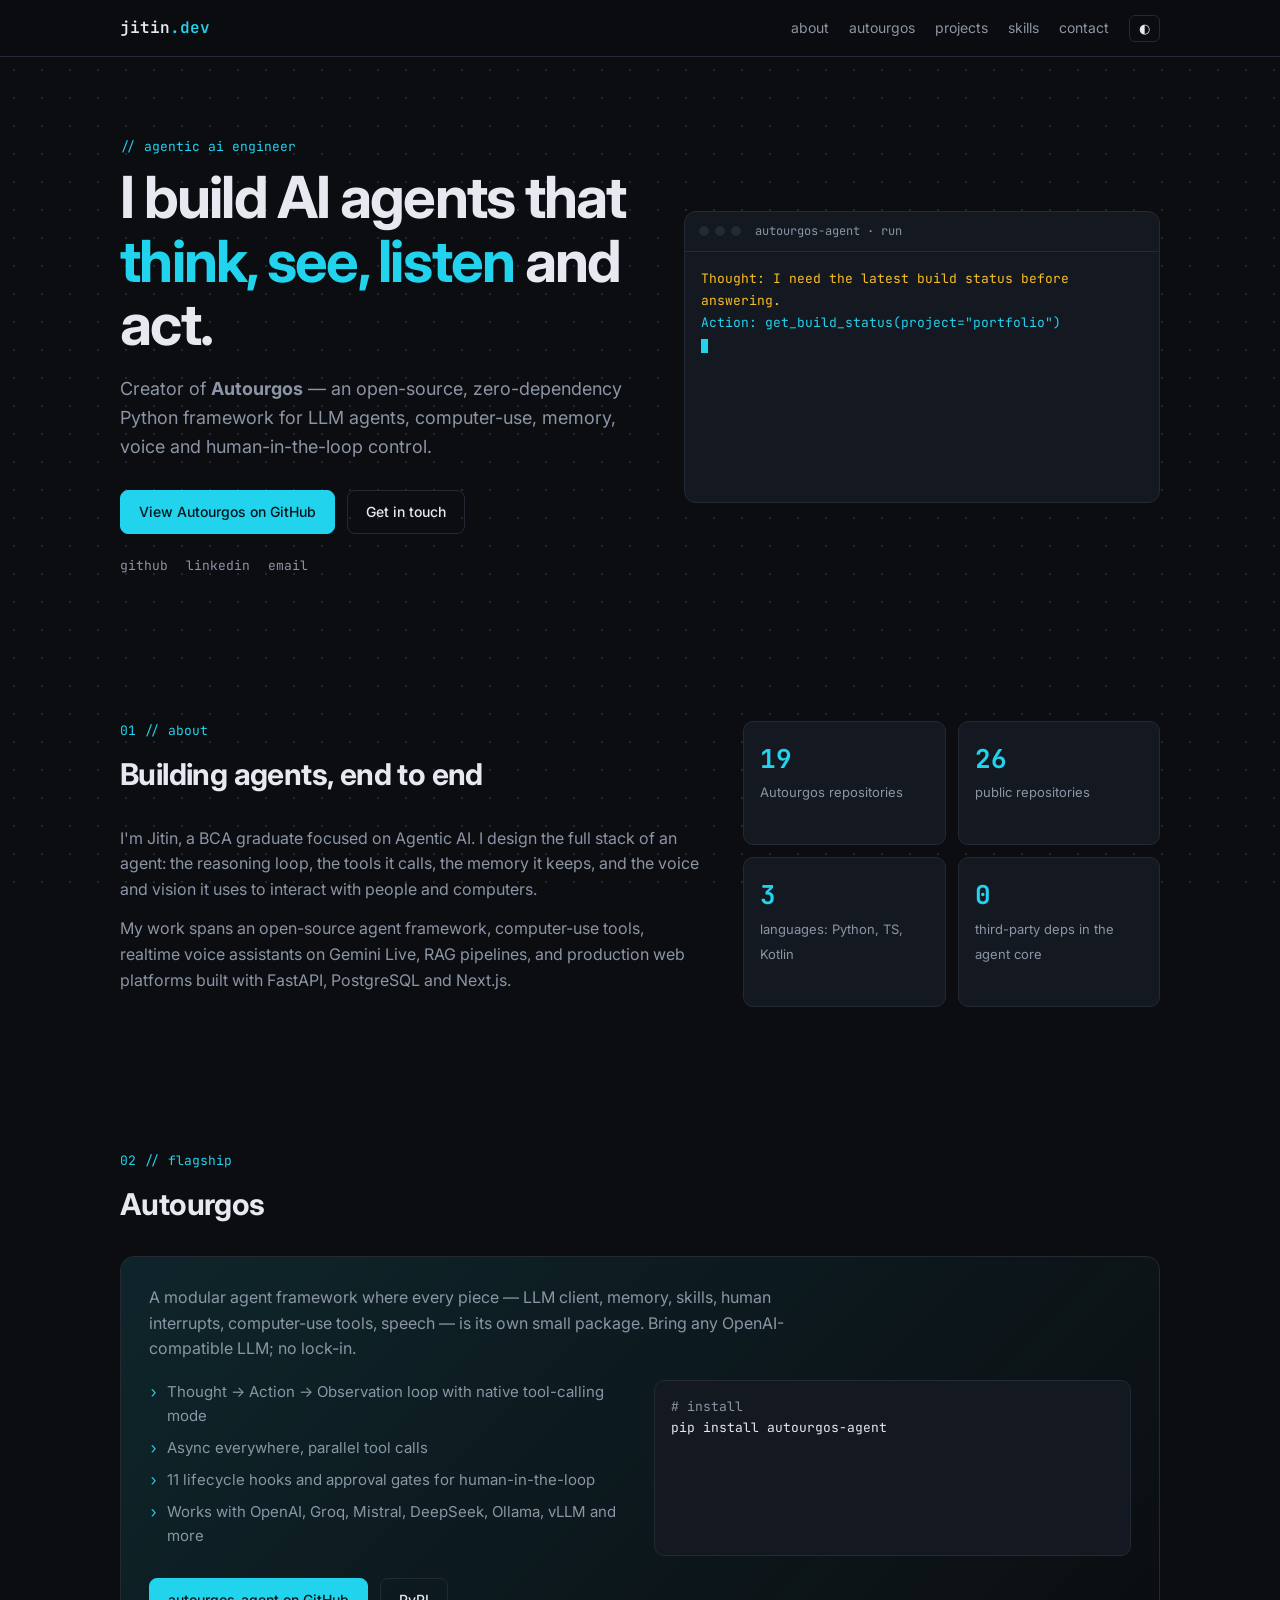
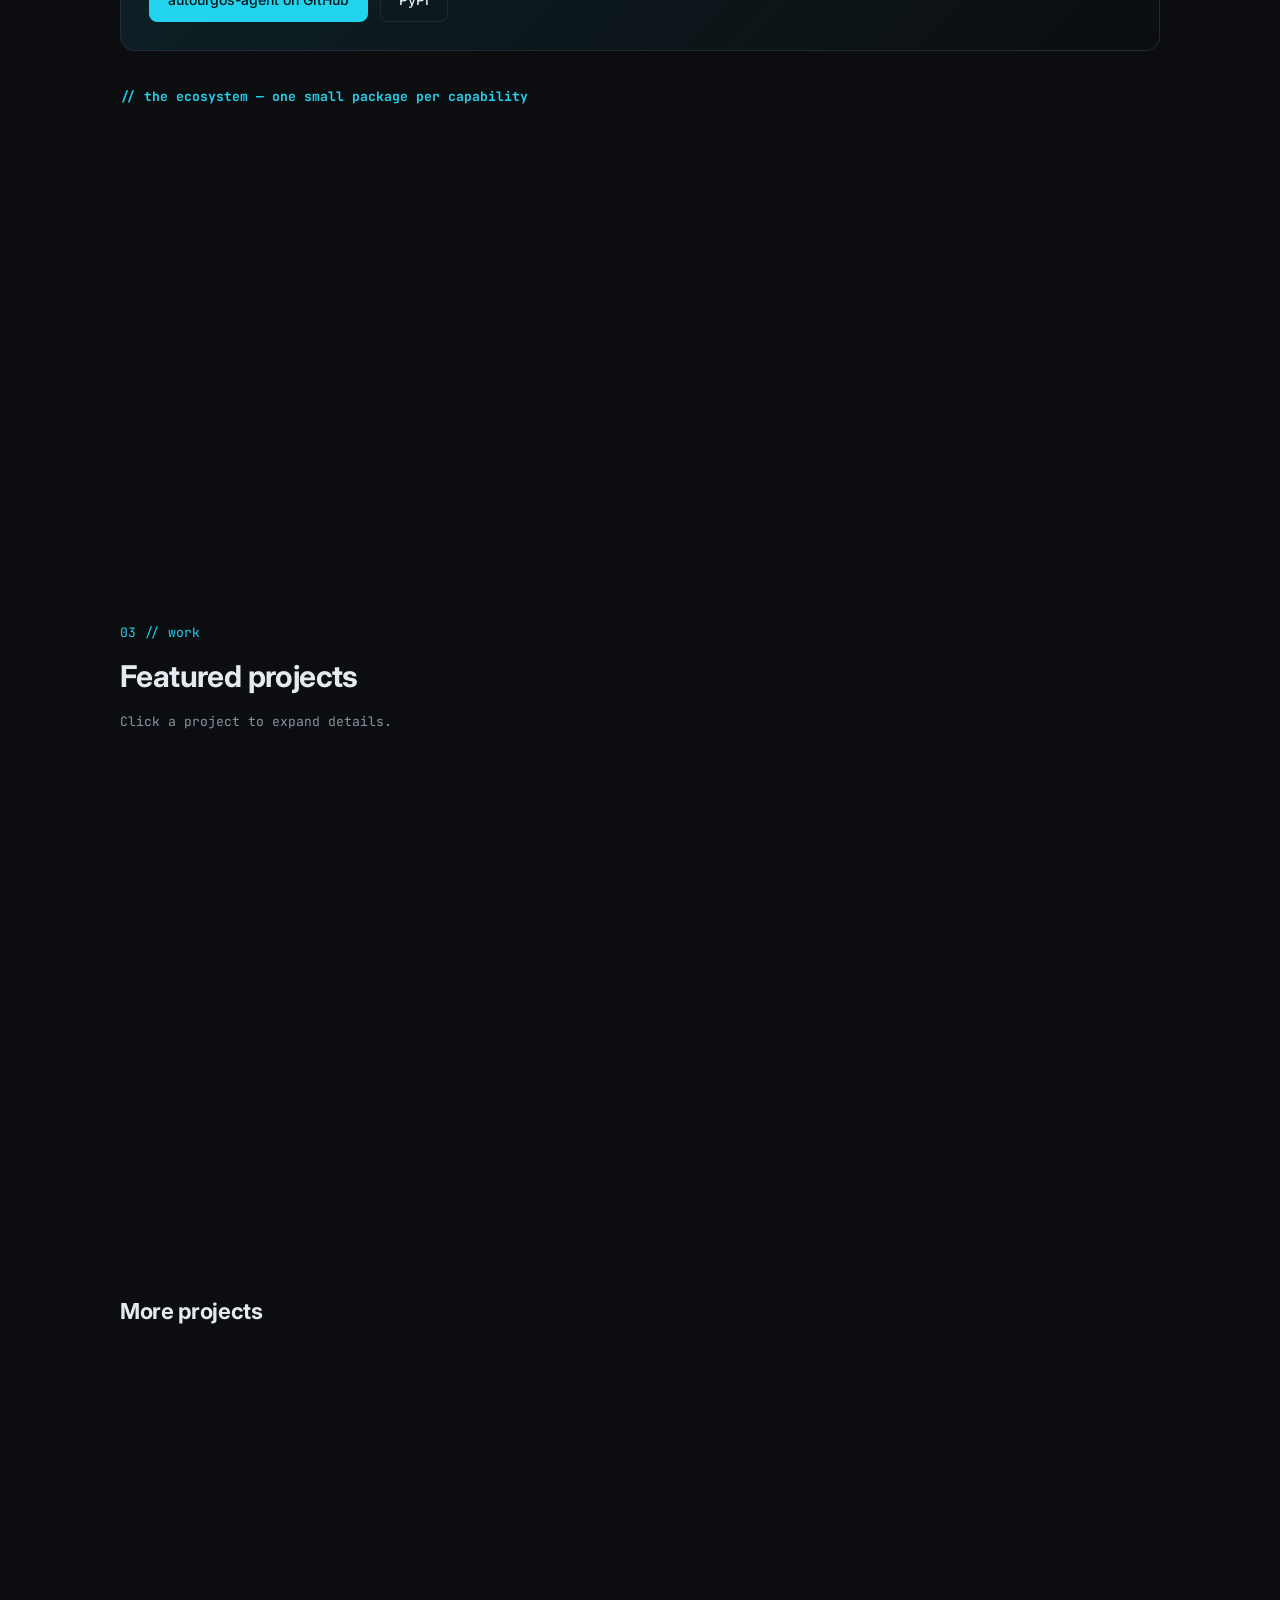
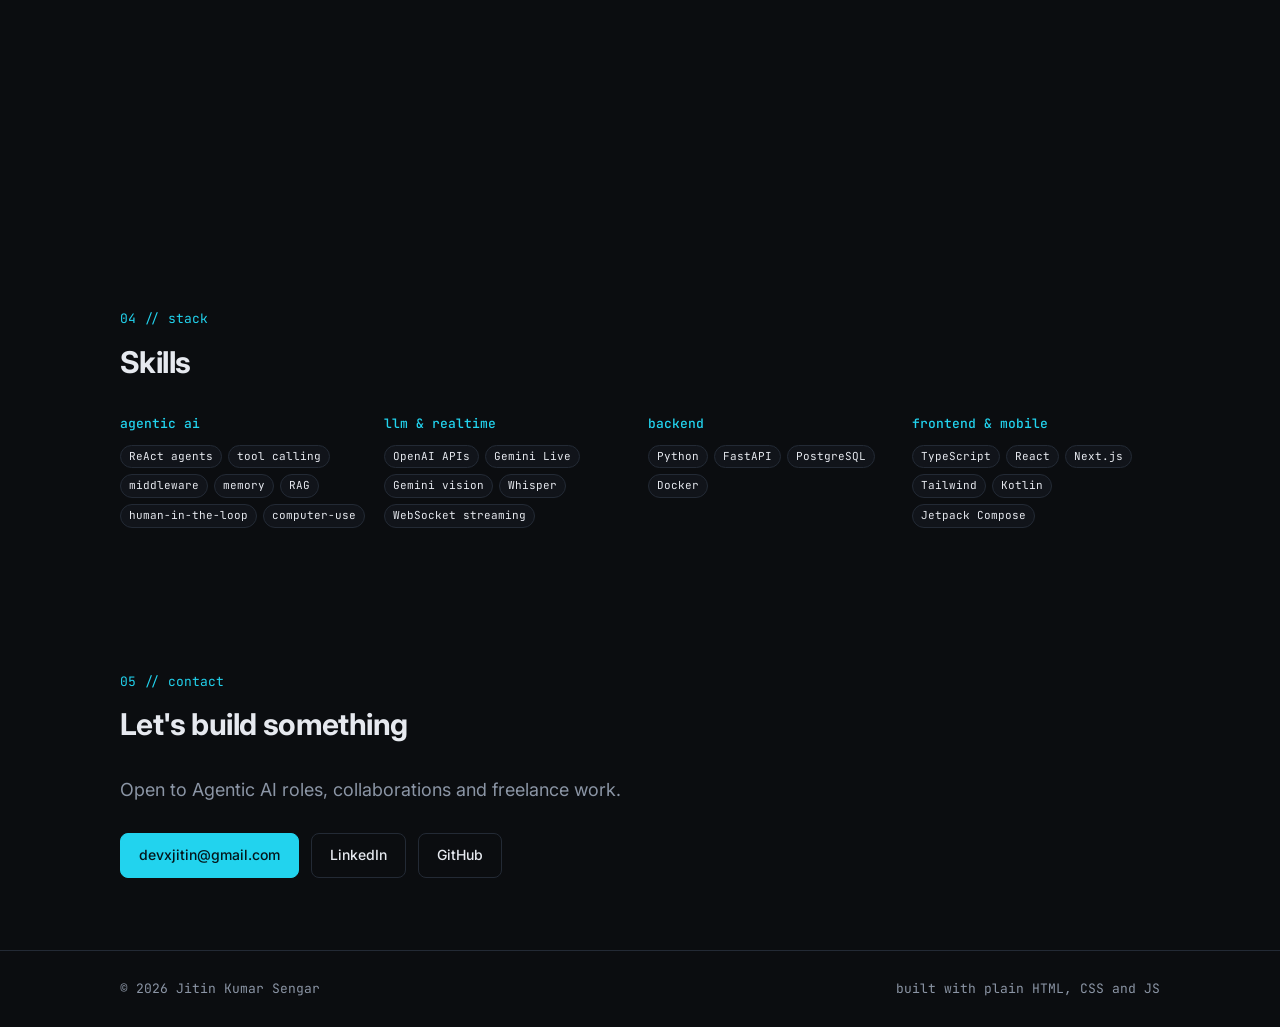
==== index.html @ e754c945 "refactor: merge portfolio into a single page Co-Authored-By: Claude Sonnet 5.5 <noreply@anthropic.co" ====
<!doctype html>
<html lang="en" data-theme="dark">
<head>
<meta charset="utf-8">
<meta name="viewport" content="width=device-width, initial-scale=1">
<title>Jitin Kumar Sengar · Agentic AI Engineer</title>
<meta name="description" content="Jitin Kumar Sengar builds AI agents that think, see, listen and act. Creator of the open-source Autourgos agent framework.">
<meta property="og:title" content="Jitin Kumar Sengar · Agentic AI Engineer">
<meta property="og:description" content="Creator of Autourgos, an open-source Python framework for LLM agents, computer-use, memory and voice.">
<meta property="og:type" content="website">
<link rel="preconnect" href="https://fonts.googleapis.com">
<link rel="preconnect" href="https://fonts.gstatic.com" crossorigin>
<link rel="stylesheet" href="https://fonts.googleapis.com/css2?family=Inter:wght@400;500;600&family=JetBrains+Mono:wght@400;500;600&display=swap">
<link rel="stylesheet" href="styles.css">
</head>
<body>
<header class="nav"><div class="wrap">
  <a class="logo" href="#top">jitin<span>.dev</span></a>
  <nav>
    <a class="hide-m" href="#about">about</a>
    <a href="#autourgos">autourgos</a>
    <a href="#projects">projects</a>
    <a class="hide-m" href="#skills">skills</a>
    <a href="#contact">contact</a>
    <button class="icon-btn" id="theme" aria-label="Toggle theme">◐</button>
  </nav>
</div></header>

<main id="top">
<section class="hero"><div class="wrap hero-grid">
  <div>
    <div class="label">// agentic ai engineer</div>
    <h1>I build AI agents that <em>think, see, listen</em> and act.</h1>
    <p class="lead">Creator of <b>Autourgos</b> — an open-source, zero-dependency Python framework for LLM agents, computer-use, memory, voice and human-in-the-loop control.</p>
    <div class="btns">
      <a class="btn primary" href="https://github.com/devxjitin" target="_blank" rel="noopener">View Autourgos on GitHub</a>
      <a class="btn" href="#contact">Get in touch</a>
    </div>
    <div class="socials">
      <a href="https://github.com/devxjitin" target="_blank" rel="noopener">github</a>
      <a href="https://www.linkedin.com/in/devxjitin" target="_blank" rel="noopener">linkedin</a>
      <a href="mailto:devxjitin@gmail.com">email</a>
    </div>
  </div>
  <div class="term" aria-hidden="true">
    <div class="term-bar"><i></i><i></i><i></i><span>autourgos-agent · run</span></div>
    <pre id="trace"></pre>
  </div>
</div></section>

<section id="about" class="about"><div class="wrap about-grid">
  <div class="reveal">
    <div class="label">01 // about</div>
    <h2>Building agents, end to end</h2>
    <p>I'm Jitin, a BCA graduate focused on Agentic AI. I design the full stack of an agent: the reasoning loop, the tools it calls, the memory it keeps, and the voice and vision it uses to interact with people and computers.</p>
    <p>My work spans an open-source agent framework, computer-use tools, realtime voice assistants on Gemini Live, RAG pipelines, and production web platforms built with FastAPI, PostgreSQL and Next.js.</p>
  </div>
  <div class="stats reveal">
    <div class="stat"><b>19</b><span>Autourgos repositories</span></div>
    <div class="stat"><b>26</b><span>public repositories</span></div>
    <div class="stat"><b>3</b><span>languages: Python, TS, Kotlin</span></div>
    <div class="stat"><b>0</b><span>third-party deps in the agent core</span></div>
  </div>
</div></section>

<section id="autourgos"><div class="wrap">
  <div class="label">02 // flagship</div>
  <h2>Autourgos</h2>
  <div class="flag reveal">
    <p style="color:var(--muted);max-width:680px">A modular agent framework where every piece — LLM client, memory, skills, human interrupts, computer-use tools, speech — is its own small package. Bring any OpenAI-compatible LLM; no lock-in.</p>
    <div class="flag-grid">
      <ul>
        <li>Thought → Action → Observation loop with native tool-calling mode</li>
        <li>Async everywhere, parallel tool calls</li>
        <li>11 lifecycle hooks and approval gates for human-in-the-loop</li>
        <li>Works with OpenAI, Groq, Mistral, DeepSeek, Ollama, vLLM and more</li>
      </ul>
      <div class="code"><span class="c"># install</span>
pip install autourgos-agent</div>
    </div>
    <div class="btns" style="margin-top:22px">
      <a class="btn primary" href="https://github.com/devxjitin/autourgos-agent" target="_blank" rel="noopener">autourgos-agent on GitHub</a>
      <a class="btn" href="https://pypi.org/project/autourgos-agent/" target="_blank" rel="noopener">PyPI</a>
    </div>
  </div>
  <h3 class="label" style="margin:36px 0 12px">// the ecosystem — one small package per capability</h3>
  <div class="layers" id="ecosystem"></div>
</div></section>

<section id="projects"><div class="wrap">
  <div class="label">03 // work</div>
  <h2>Featured projects</h2>
  <p class="hint">Click a project to expand details.</p>
  <div class="grid" id="featured"></div>
  <h2 style="margin-top:56px;font-size:22px">More projects</h2>
  <div class="grid" id="more"></div>
</div></section>

<section id="skills"><div class="wrap">
  <div class="label">04 // stack</div>
  <h2>Skills</h2>
  <div class="skills">
    <div class="skill reveal"><h3>agentic ai</h3><div class="tags"><span class="tag">ReAct agents</span><span class="tag">tool calling</span><span class="tag">middleware</span><span class="tag">memory</span><span class="tag">RAG</span><span class="tag">human-in-the-loop</span><span class="tag">computer-use</span></div></div>
    <div class="skill reveal"><h3>llm &amp; realtime</h3><div class="tags"><span class="tag">OpenAI APIs</span><span class="tag">Gemini Live</span><span class="tag">Gemini vision</span><span class="tag">Whisper</span><span class="tag">WebSocket streaming</span></div></div>
    <div class="skill reveal"><h3>backend</h3><div class="tags"><span class="tag">Python</span><span class="tag">FastAPI</span><span class="tag">PostgreSQL</span><span class="tag">Docker</span></div></div>
    <div class="skill reveal"><h3>frontend &amp; mobile</h3><div class="tags"><span class="tag">TypeScript</span><span class="tag">React</span><span class="tag">Next.js</span><span class="tag">Tailwind</span><span class="tag">Kotlin</span><span class="tag">Jetpack Compose</span></div></div>
  </div>
</div></section>

<section id="contact"><div class="wrap reveal">
  <div class="label">05 // contact</div>
  <h2>Let's build something</h2>
  <p class="lead" style="margin-top:0">Open to Agentic AI roles, collaborations and freelance work.</p>
  <div class="btns">
    <a class="btn primary" href="mailto:devxjitin@gmail.com">devxjitin@gmail.com</a>
    <a class="btn" href="https://www.linkedin.com/in/devxjitin" target="_blank" rel="noopener">LinkedIn</a>
    <a class="btn" href="https://github.com/devxjitin" target="_blank" rel="noopener">GitHub</a>
  </div>
</div></section>
</main>

<footer><div class="wrap"><span>© 2026 Jitin Kumar Sengar</span><span>built with plain HTML, CSS and JS</span></div></footer>
<script src="data.js"></script>
<script src="app.js"></script>
</body>
</html>
---- styles.css ----
:root {
  --bg: #0b0d10;
  --bg-2: #11141a;
  --card: #141820;
  --border: #232a35;
  --text: #e6e9ef;
  --muted: #8b95a5;
  --accent: #22d3ee;
  --accent-dim: rgba(34, 211, 238, 0.12);
  --ok: #4ade80;
  --warn: #fbbf24;
  --mono: "JetBrains Mono", ui-monospace, SFMono-Regular, Consolas, monospace;
  --sans: "Inter", system-ui, -apple-system, "Segoe UI", sans-serif;
}
:root[data-theme="light"] {
  --bg: #f7f8fa;
  --bg-2: #eef1f5;
  --card: #ffffff;
  --border: #d9dee6;
  --text: #12161c;
  --muted: #566070;
  --accent: #0891b2;
  --accent-dim: rgba(8, 145, 178, 0.1);
  --ok: #15803d;
  --warn: #b45309;
}
* { box-sizing: border-box; margin: 0; padding: 0; }
html { scroll-behavior: smooth; }
body {
  background: var(--bg);
  color: var(--text);
  font-family: var(--sans);
  line-height: 1.6;
  background-image: radial-gradient(var(--border) 1px, transparent 1px);
  background-size: 28px 28px;
  background-attachment: fixed;
}
a { color: inherit; text-decoration: none; }
.wrap { max-width: 1080px; margin: 0 auto; padding: 0 20px; }
.mono { font-family: var(--mono); }

/* nav */
header.nav {
  position: sticky; top: 0; z-index: 10;
  background: color-mix(in srgb, var(--bg) 85%, transparent);
  backdrop-filter: blur(10px);
  border-bottom: 1px solid var(--border);
}
.nav .wrap { display: flex; align-items: center; justify-content: space-between; height: 56px; }
.logo { font-family: var(--mono); font-weight: 600; }
.logo span { color: var(--accent); }
.nav nav { display: flex; gap: 20px; align-items: center; font-size: 14px; color: var(--muted); }
.nav nav a:hover { color: var(--text); }
.icon-btn {
  background: none; border: 1px solid var(--border); color: var(--text);
  border-radius: 6px; padding: 4px 9px; cursor: pointer; font-family: var(--mono); font-size: 13px;
}
.icon-btn:hover { border-color: var(--accent); }

/* sections */
section { padding: 72px 0; }
.label { font-family: var(--mono); color: var(--accent); font-size: 13px; margin-bottom: 8px; }
h2 { font-size: 30px; letter-spacing: -0.02em; margin-bottom: 28px; }
h1 { font-size: clamp(34px, 6vw, 58px); line-height: 1.1; letter-spacing: -0.03em; }
h1 em { font-style: normal; color: var(--accent); }
.lead { color: var(--muted); font-size: 18px; max-width: 620px; margin: 18px 0 28px; }

/* hero */
.hero { padding-top: 80px; }
.hero-grid { display: grid; grid-template-columns: 1.1fr 1fr; gap: 40px; align-items: center; }
.btns { display: flex; gap: 12px; flex-wrap: wrap; }
.btn {
  display: inline-block; padding: 10px 18px; border-radius: 8px; font-size: 14px; font-weight: 500;
  border: 1px solid var(--border);
}
.btn.primary { background: var(--accent); color: #04161a; border-color: var(--accent); }
.btn:hover { border-color: var(--accent); }
.socials { display: flex; gap: 18px; margin-top: 22px; font-family: var(--mono); font-size: 13px; color: var(--muted); }
.socials a:hover { color: var(--accent); }

/* terminal */
.term { background: var(--card); border: 1px solid var(--border); border-radius: 12px; overflow: hidden; }
.term-bar { display: flex; gap: 6px; padding: 10px 14px; border-bottom: 1px solid var(--border); align-items: center; }
.term-bar i { width: 10px; height: 10px; border-radius: 50%; background: var(--border); display: block; }
.term-bar span { margin-left: 8px; font-family: var(--mono); font-size: 12px; color: var(--muted); }
.term pre { font-family: var(--mono); font-size: 13px; padding: 16px; min-height: 250px; white-space: pre-wrap; line-height: 1.7; }
.t-thought { color: var(--warn); }
.t-action { color: var(--accent); }
.t-obs { color: var(--muted); }
.t-final { color: var(--ok); }
.cursor { display: inline-block; width: 7px; height: 14px; background: var(--accent); vertical-align: middle; animation: blink 1s steps(2) infinite; }
@keyframes blink { 50% { opacity: 0; } }

/* about */
.about-grid { display: grid; grid-template-columns: 1.4fr 1fr; gap: 40px; }
.about p { color: var(--muted); margin-bottom: 14px; }
.stats { display: grid; grid-template-columns: 1fr 1fr; gap: 12px; }
.stat { background: var(--card); border: 1px solid var(--border); border-radius: 10px; padding: 16px; }
.stat b { display: block; font-family: var(--mono); font-size: 26px; color: var(--accent); }
.stat span { font-size: 13px; color: var(--muted); }

/* cards */
.grid { display: grid; grid-template-columns: repeat(auto-fill, minmax(310px, 1fr)); gap: 16px; }
.card {
  background: var(--card); border: 1px solid var(--border); border-radius: 12px;
  padding: 20px; display: flex; flex-direction: column; gap: 10px;
  transition: border-color 0.2s, transform 0.2s;
}
a.card:hover { border-color: var(--accent); transform: translateY(-2px); }
.card h3 { font-size: 18px; }
.card p { color: var(--muted); font-size: 14px; flex: 1; }
.tags { display: flex; flex-wrap: wrap; gap: 6px; }
.tag { font-family: var(--mono); font-size: 11px; padding: 2px 8px; border-radius: 99px; background: var(--accent-dim); color: var(--accent); }
.badge { font-family: var(--mono); font-size: 11px; color: var(--muted); }
.badge.private { color: var(--warn); }

/* autourgos */
.flag { background: linear-gradient(135deg, var(--accent-dim), transparent); border: 1px solid var(--border); border-radius: 14px; padding: 28px; }
.flag-grid { display: grid; grid-template-columns: 1fr 1fr; gap: 28px; margin-top: 18px; }
.flag ul { list-style: none; color: var(--muted); font-size: 15px; }
.flag li { padding-left: 18px; position: relative; margin-bottom: 8px; }
.flag li::before { content: "›"; position: absolute; left: 0; color: var(--accent); font-family: var(--mono); }
.code { background: var(--card); border: 1px solid var(--border); border-radius: 10px; padding: 16px; font-family: var(--mono); font-size: 13px; overflow-x: auto; white-space: pre; }
.code .c { color: var(--muted); }
.layers { display: grid; gap: 10px; }
.layer { display: grid; grid-template-columns: 170px 1fr; gap: 16px; background: var(--card); border: 1px solid var(--border); border-radius: 10px; padding: 14px 16px; align-items: center; }
.layer b { font-family: var(--mono); font-size: 13px; color: var(--accent); }
.pkgs { display: flex; flex-wrap: wrap; gap: 6px; }
.pkgs a { font-family: var(--mono); font-size: 12px; padding: 3px 9px; border: 1px solid var(--border); border-radius: 6px; color: var(--muted); }
.pkgs a:hover { color: var(--accent); border-color: var(--accent); }

/* skills / timeline */
.skills { display: grid; grid-template-columns: repeat(auto-fill, minmax(240px, 1fr)); gap: 16px; }
.skill h3 { font-family: var(--mono); font-size: 13px; color: var(--accent); margin-bottom: 10px; font-weight: 500; }
.skill .tags .tag { background: var(--bg-2); color: var(--text); border: 1px solid var(--border); }

/* project page */
.back { font-family: var(--mono); font-size: 13px; color: var(--muted); display: inline-block; margin-bottom: 24px; }
.back:hover { color: var(--accent); }
.case h3 { font-family: var(--mono); font-size: 13px; color: var(--accent); margin: 28px 0 8px; font-weight: 500; }
.case p, .case li { color: var(--muted); }
.case ul { padding-left: 20px; }
.case img { max-width: 100%; border: 1px solid var(--border); border-radius: 10px; margin-top: 12px; }

footer { border-top: 1px solid var(--border); padding: 28px 0; color: var(--muted); font-size: 13px; font-family: var(--mono); }
footer .wrap { display: flex; justify-content: space-between; flex-wrap: wrap; gap: 10px; }

.reveal { opacity: 0; transform: translateY(14px); transition: opacity 0.6s, transform 0.6s; }
.reveal.in { opacity: 1; transform: none; }
@media (prefers-reduced-motion: reduce) {
  html { scroll-behavior: auto; }
  .reveal { opacity: 1; transform: none; transition: none; }
  .cursor { animation: none; }
}
@media (max-width: 800px) {
  .hero-grid, .about-grid, .flag-grid { grid-template-columns: 1fr; }
  .layer { grid-template-columns: 1fr; }
  .nav nav a.hide-m { display: none; }
  section { padding: 52px 0; }
}

/* expandable project cards */
details.card summary { list-style: none; cursor: pointer; display: flex; flex-direction: column; gap: 10px; }
details.card summary::-webkit-details-marker { display: none; }
details.card[open] { border-color: var(--accent); grid-column: 1 / -1; }
details.card .case { border-top: 1px solid var(--border); margin-top: 8px; }
.hint { color: var(--muted); font-size: 13px; font-family: var(--mono); margin: -16px 0 20px; }
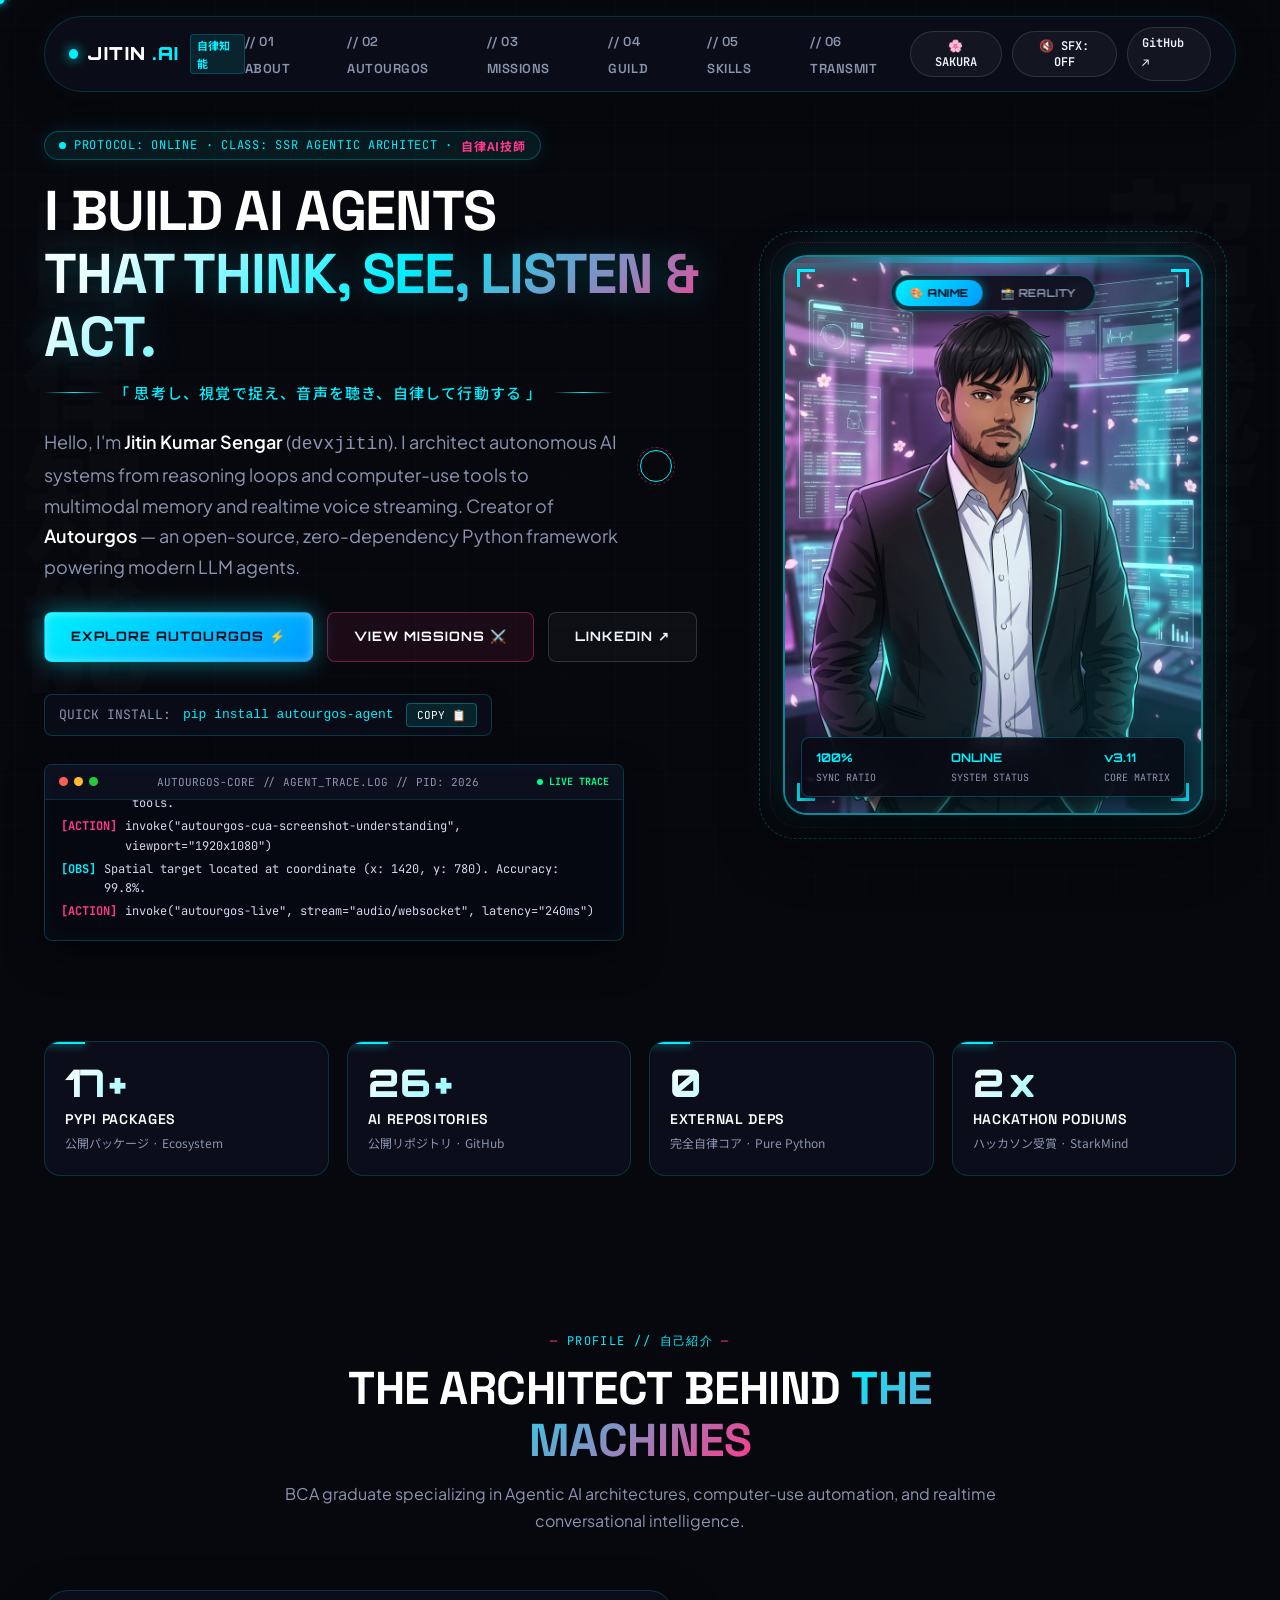
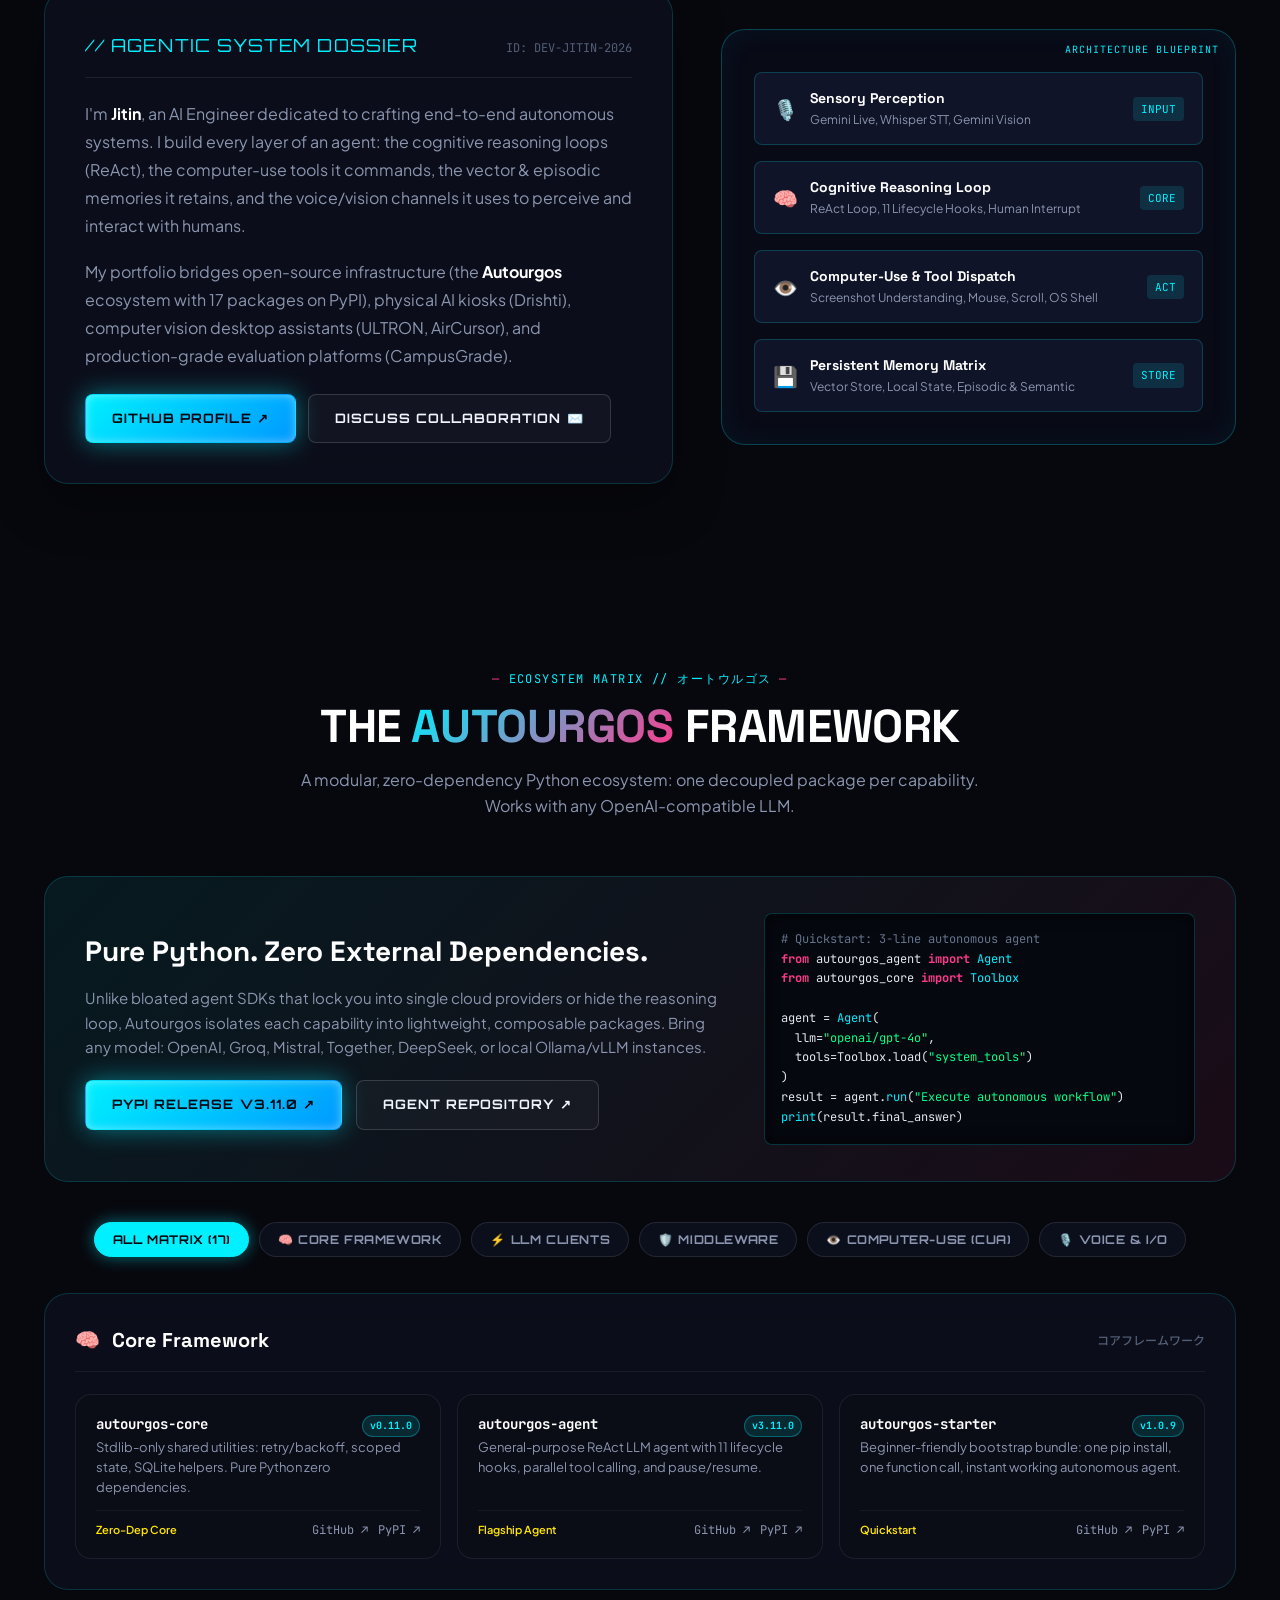
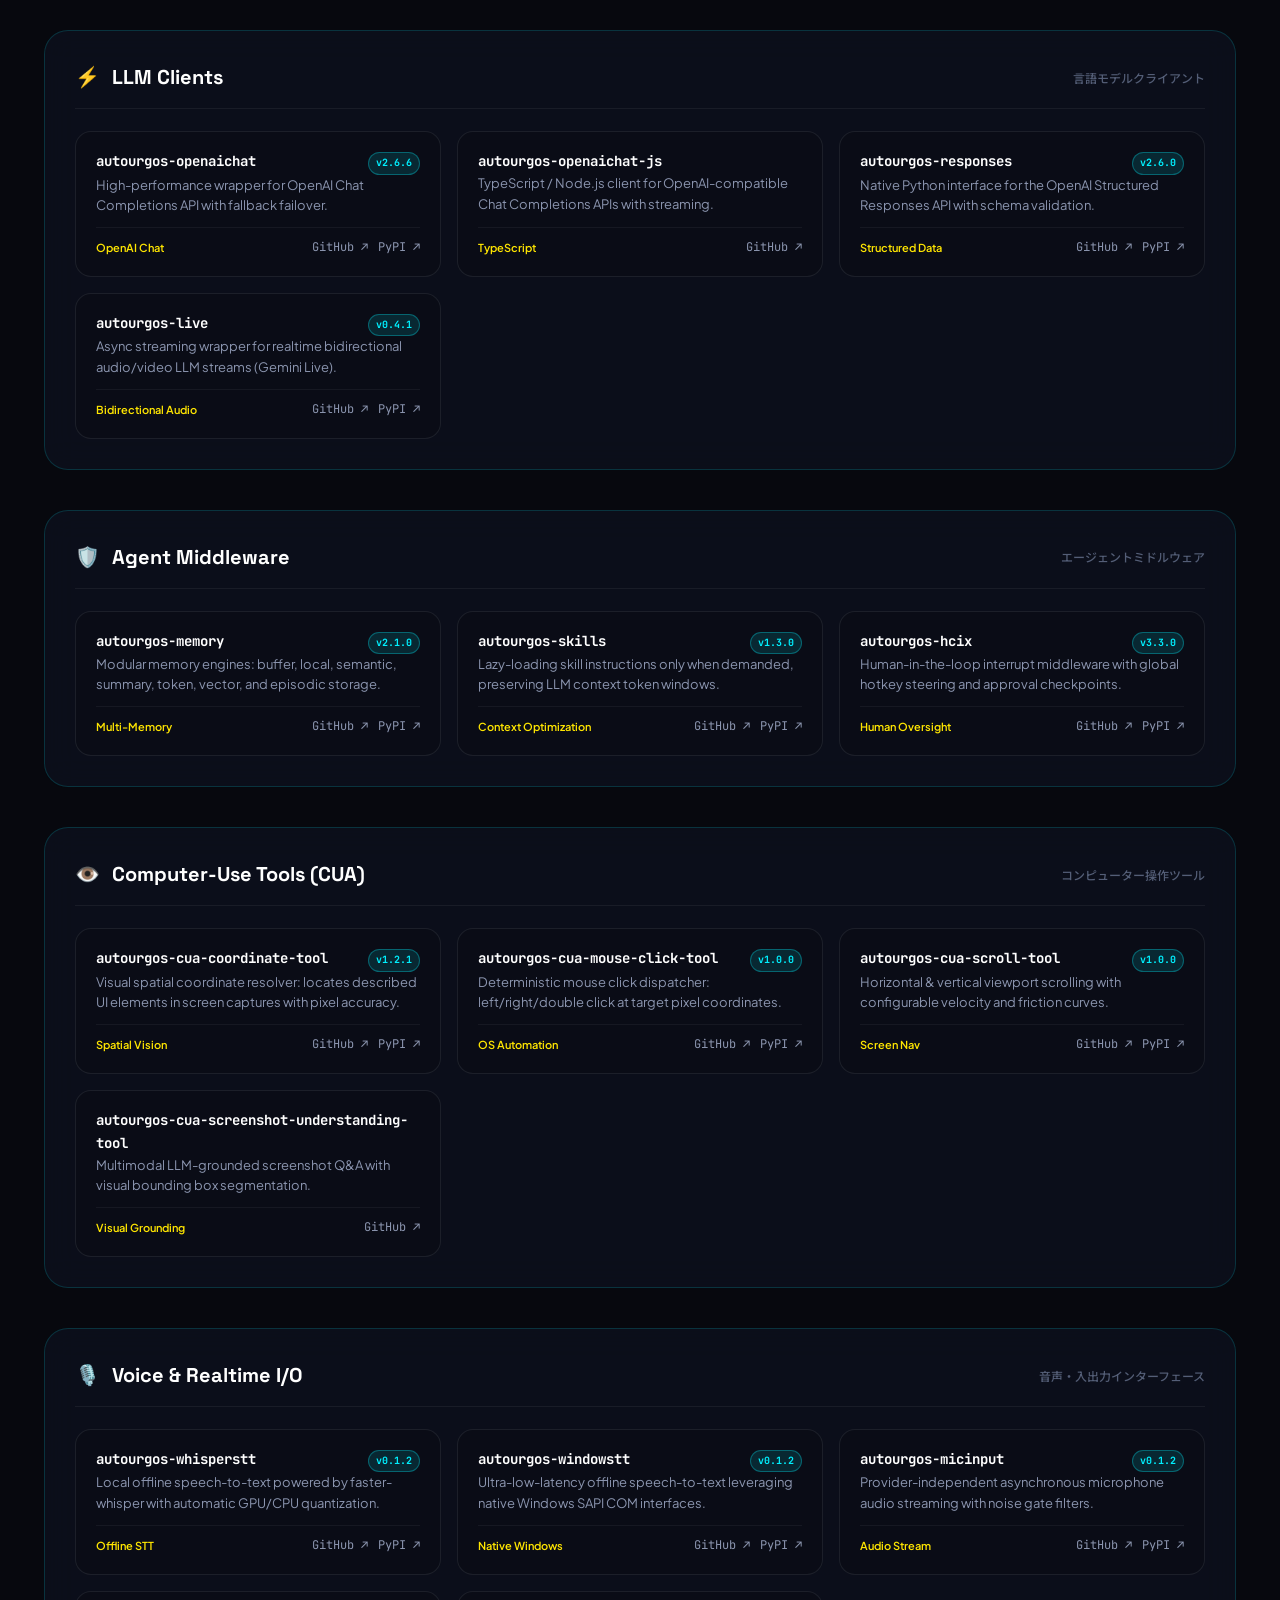
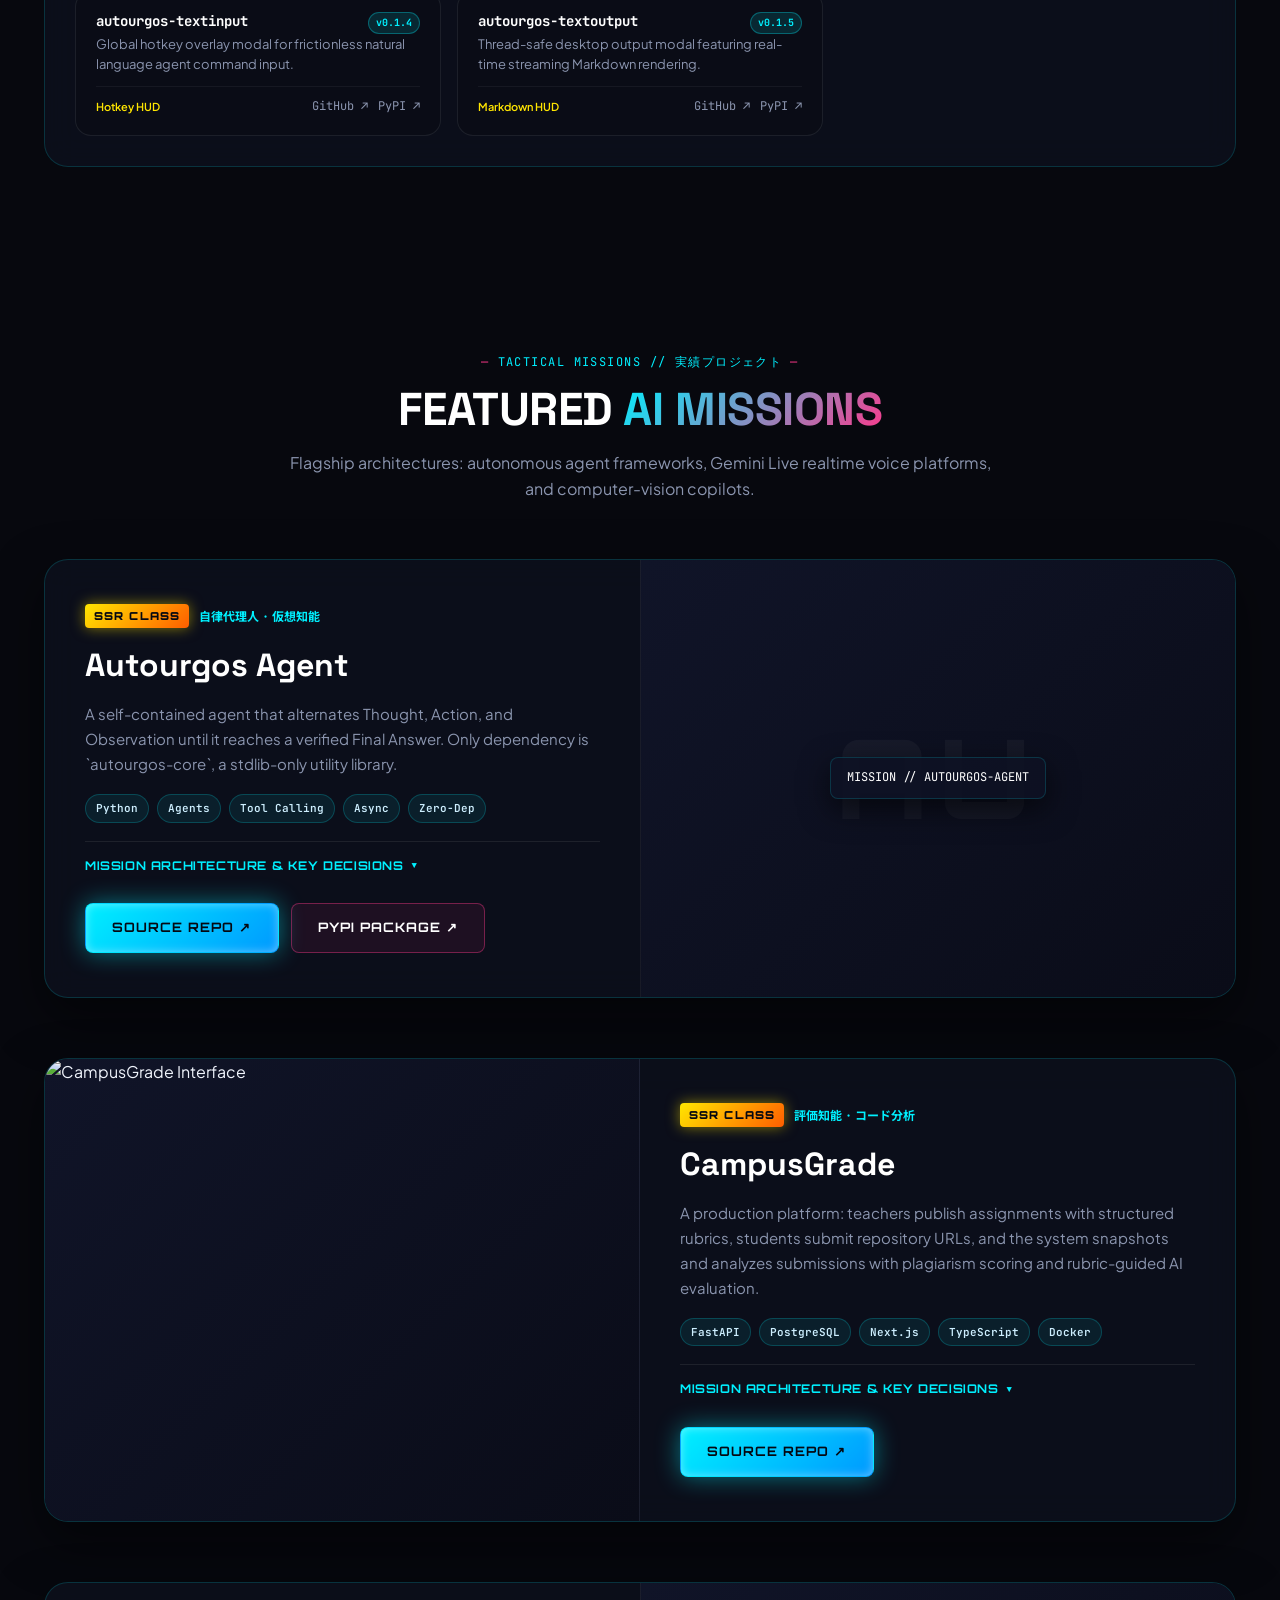
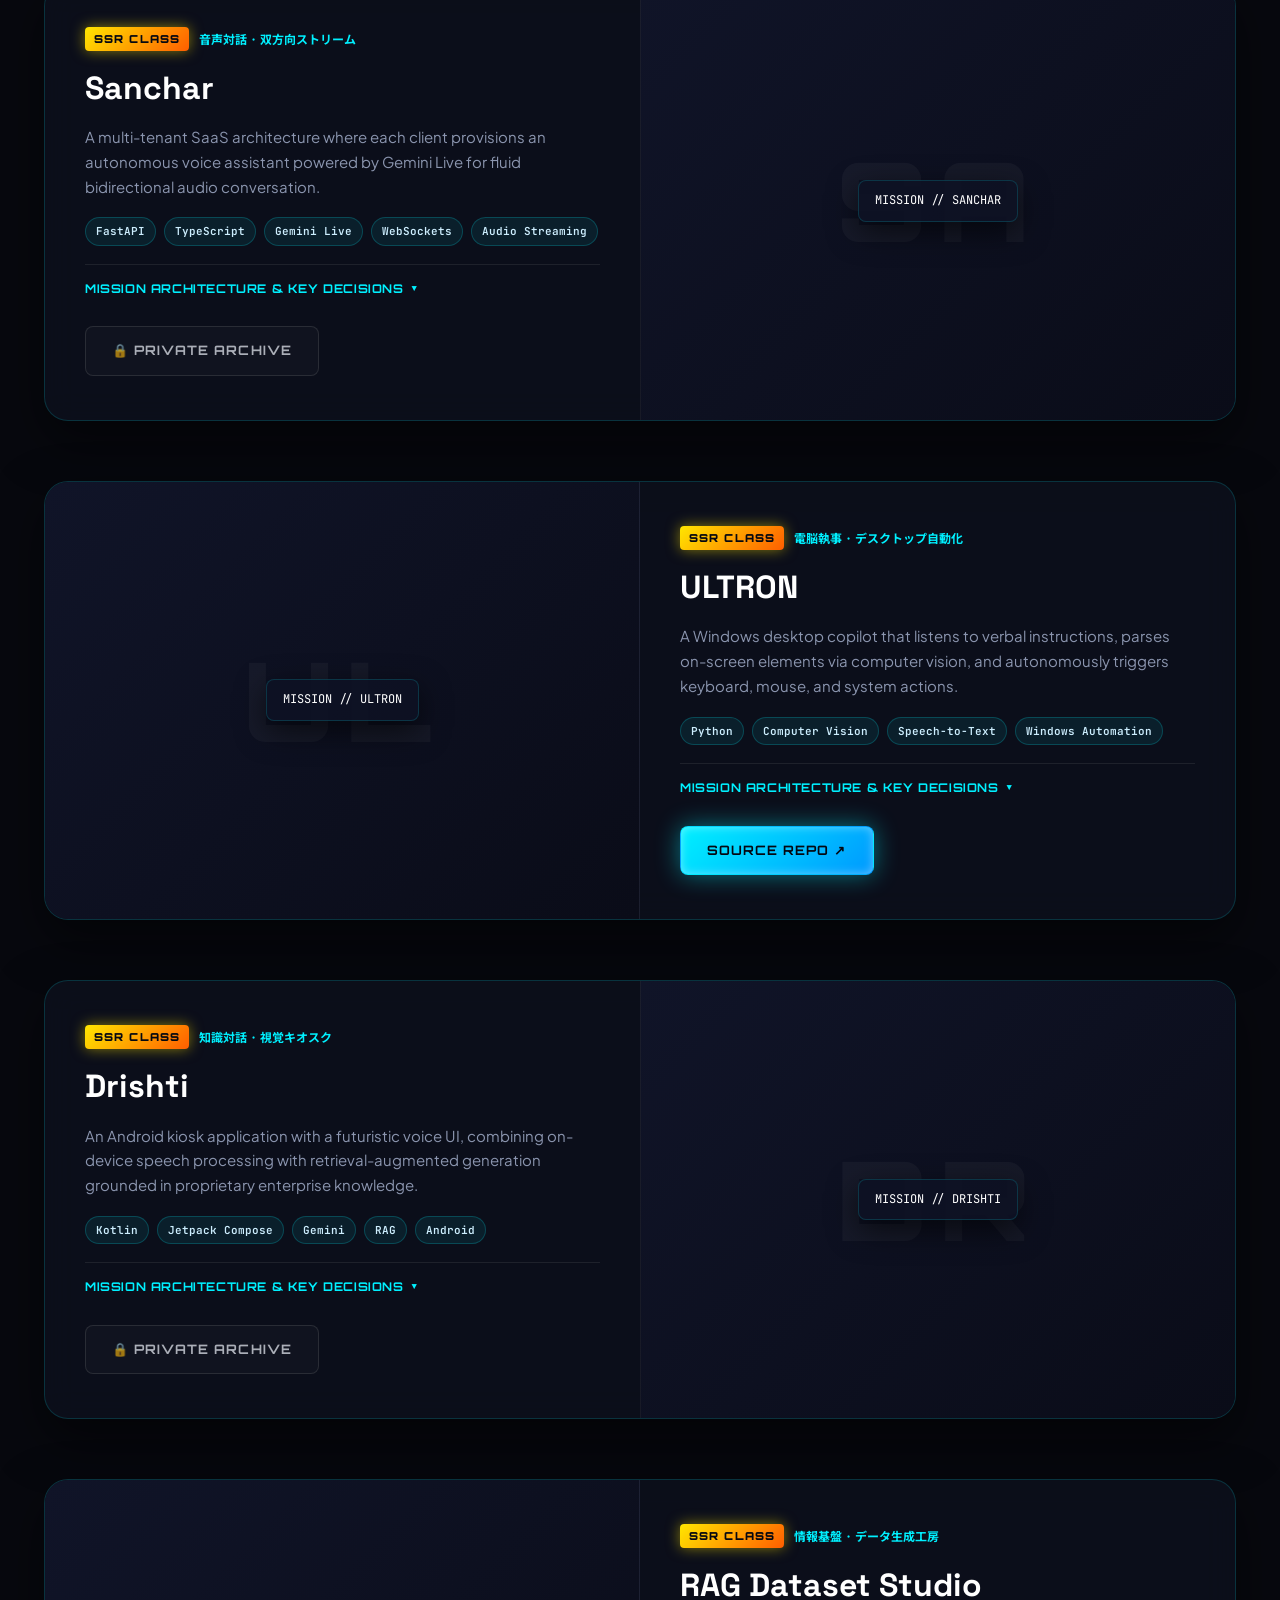
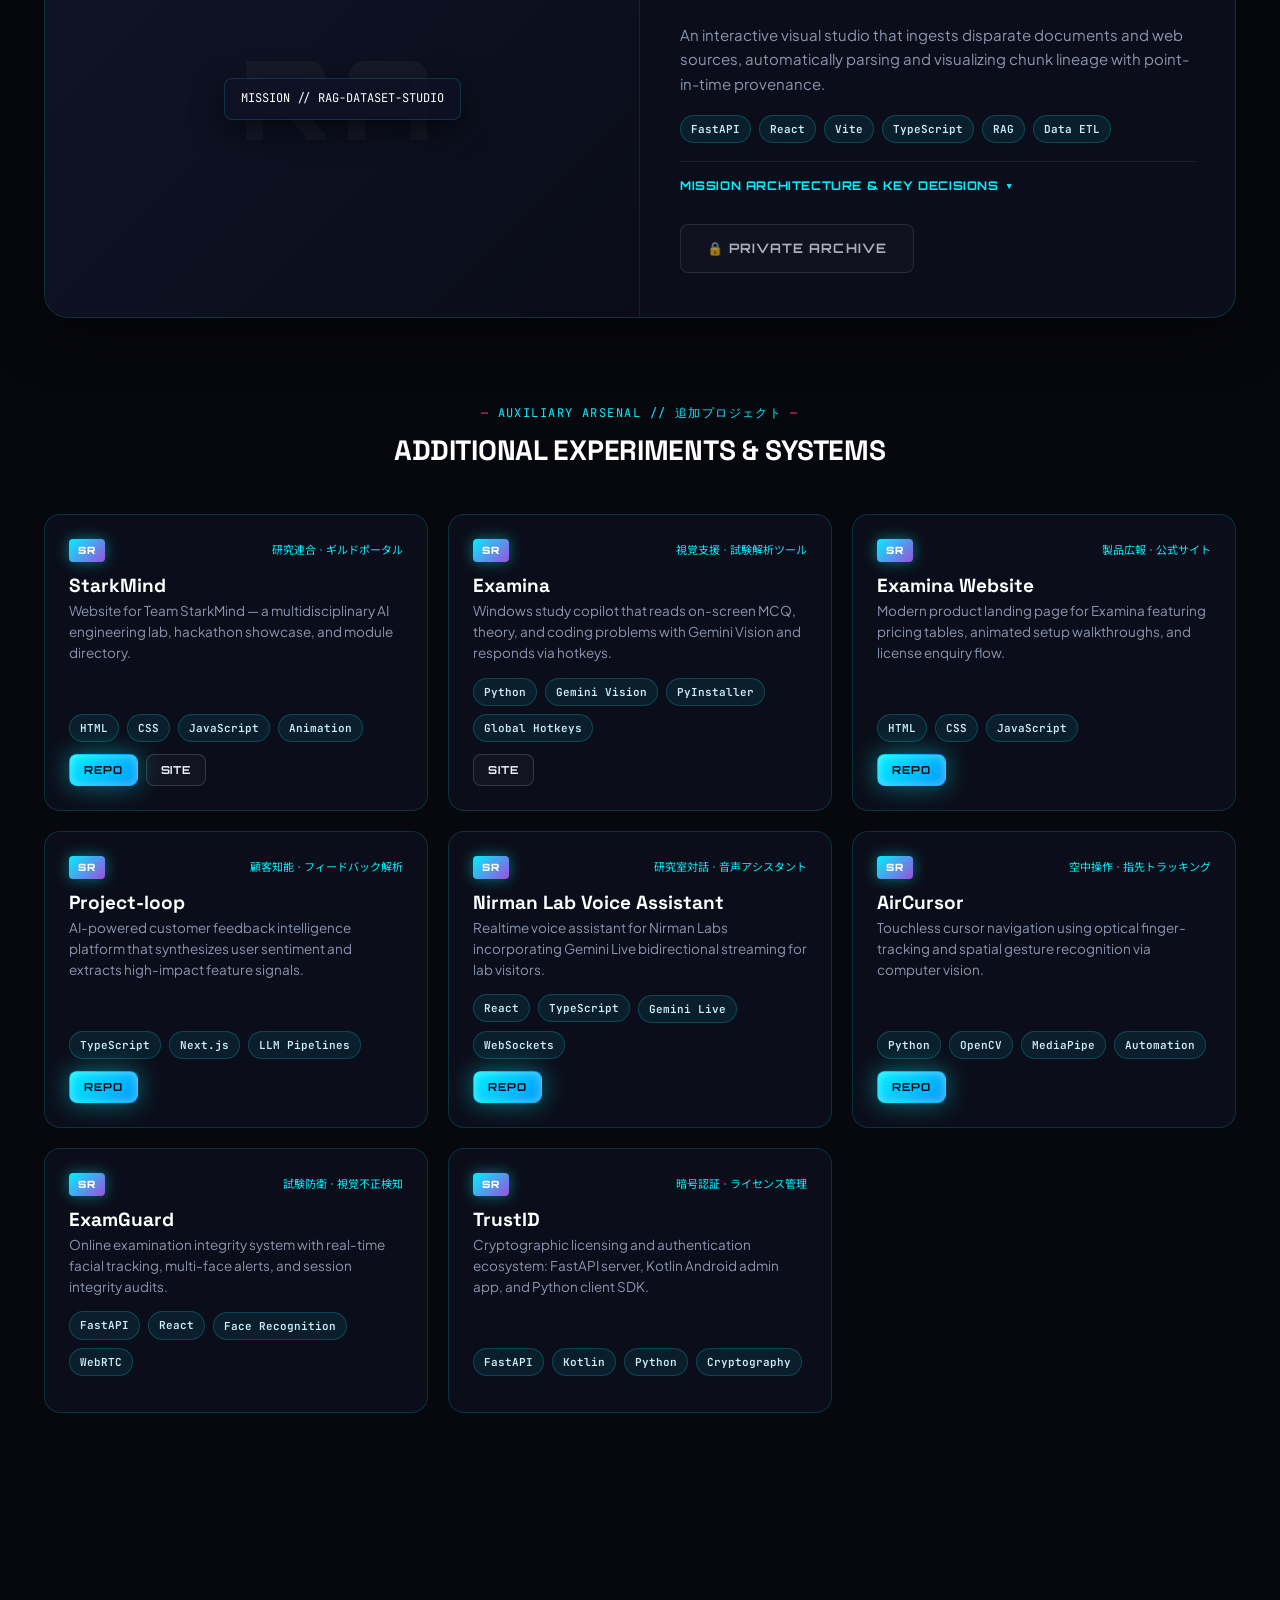
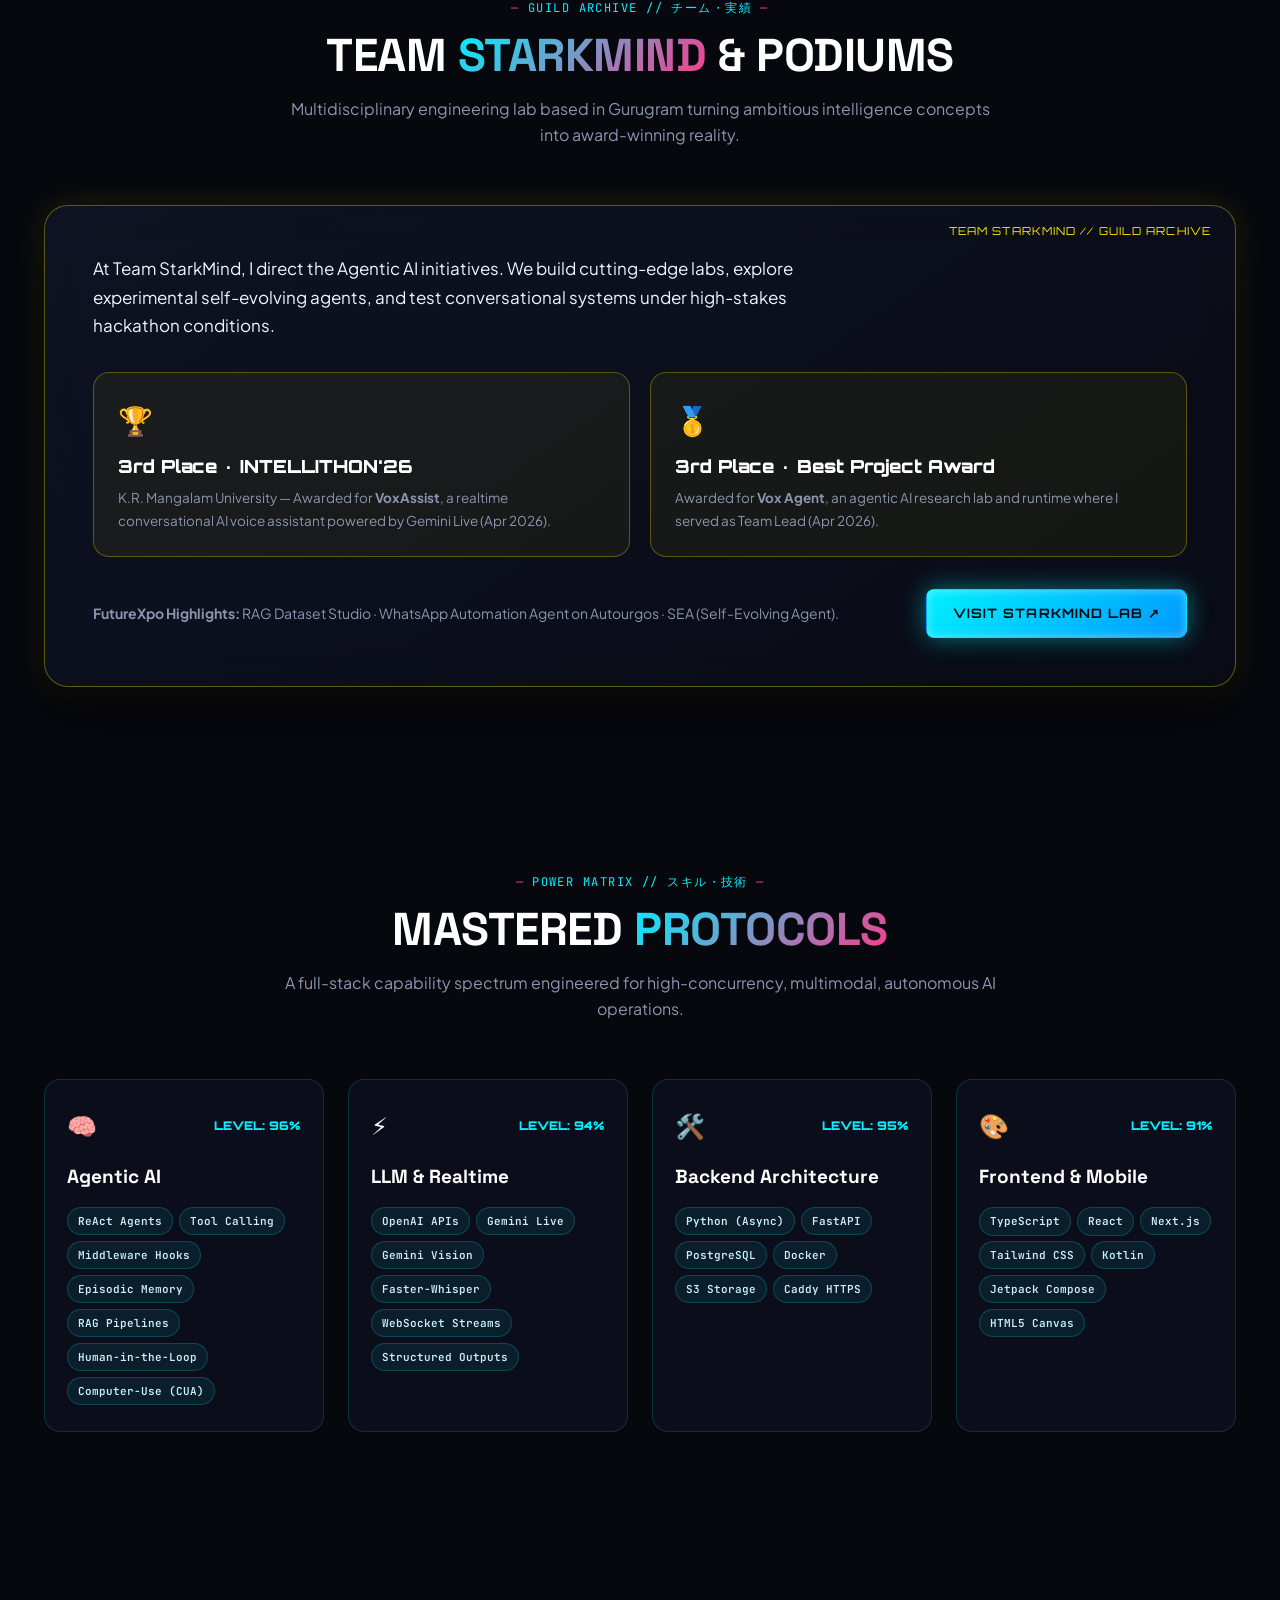
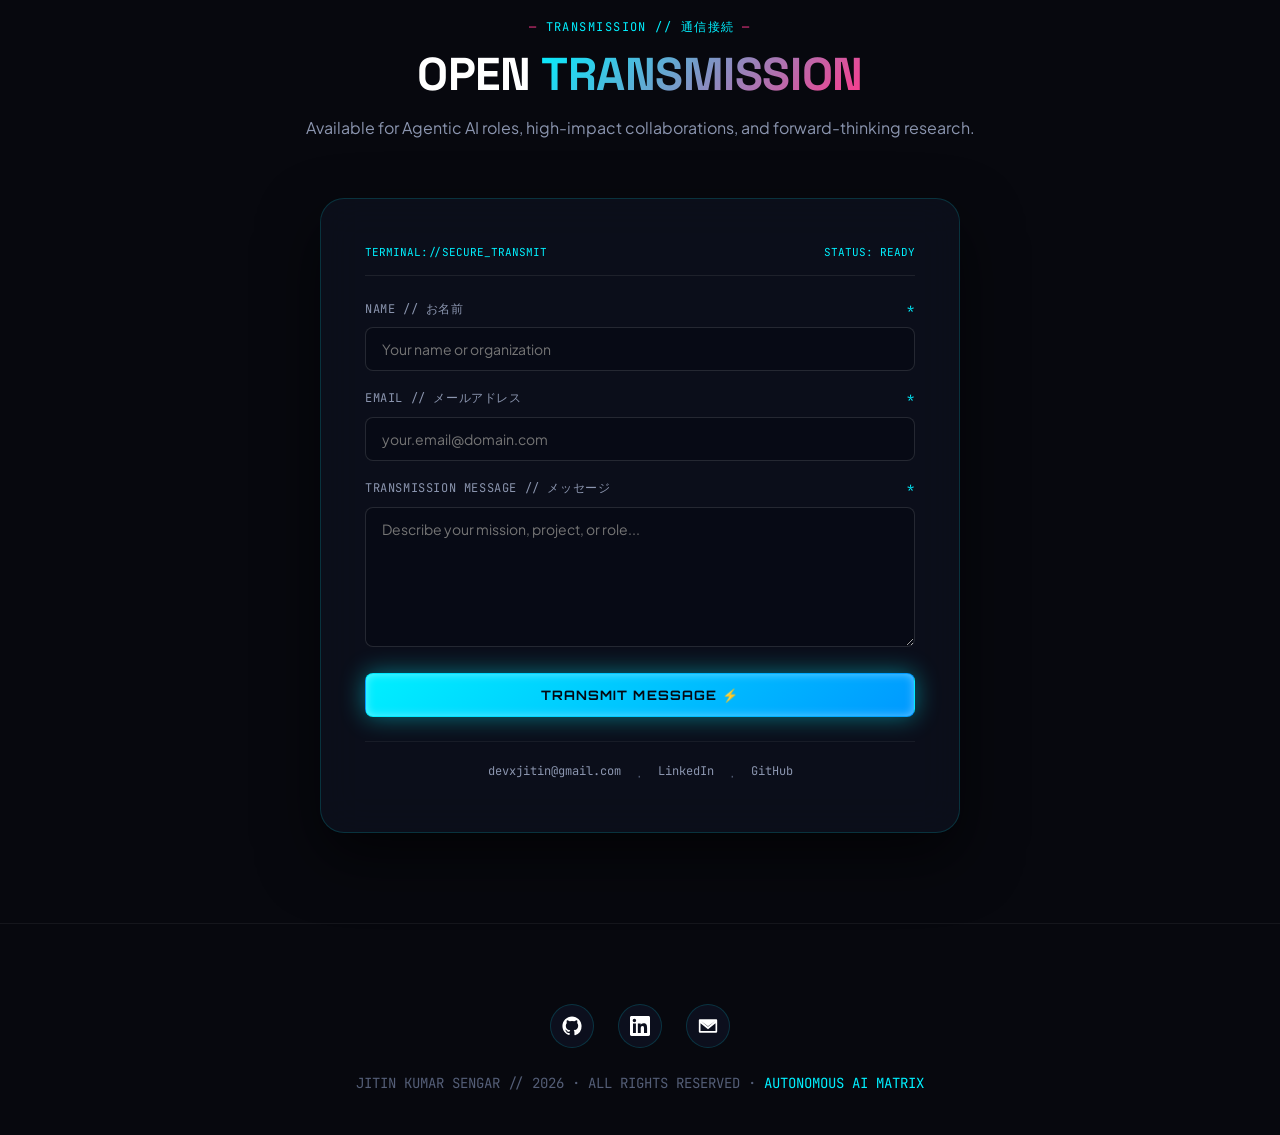
==== commit 22075901: "feat: redesign portfolio in anime cyberpunk style with interactive visuals, audio synthesizer, and d" ====
--- a/index.html
+++ b/index.html
@@ -1,126 +1,567 @@
 <!doctype html>
-<html lang="en" data-theme="dark">
+<html lang="en">
 <head>
-<meta charset="utf-8">
-<meta name="viewport" content="width=device-width, initial-scale=1">
-<title>Jitin Kumar Sengar · Agentic AI Engineer</title>
-<meta name="description" content="Jitin Kumar Sengar builds AI agents that think, see, listen and act. Creator of the open-source Autourgos agent framework.">
-<meta property="og:title" content="Jitin Kumar Sengar · Agentic AI Engineer">
-<meta property="og:description" content="Creator of Autourgos, an open-source Python framework for LLM agents, computer-use, memory and voice.">
-<meta property="og:type" content="website">
-<link rel="preconnect" href="https://fonts.googleapis.com">
-<link rel="preconnect" href="https://fonts.gstatic.com" crossorigin>
-<link rel="stylesheet" href="https://fonts.googleapis.com/css2?family=Inter:wght@400;500;600&family=JetBrains+Mono:wght@400;500;600&display=swap">
-<link rel="stylesheet" href="styles.css">
+  <meta charset="utf-8">
+  <meta name="viewport" content="width=device-width, initial-scale=1">
+  <title>Jitin Kumar Sengar · Agentic AI Engineer · Autourgos Creator</title>
+  <meta name="description" content="Jitin Kumar Sengar (devxjitin) — Agentic AI Engineer. Creator of Autourgos, a modular zero-dependency Python framework for LLM agents, computer-use, memory and voice.">
+  <meta property="og:title" content="Jitin Kumar Sengar · Agentic AI Engineer">
+  <meta property="og:description" content="Creator of Autourgos: 17 PyPI packages for autonomous LLM agents, computer-use, memory and realtime voice streaming.">
+  <meta property="og:type" content="website">
+
+  <!-- Google Fonts: Space Grotesk, Plus Jakarta Sans, Orbitron, Noto Sans JP, JetBrains Mono -->
+  <link rel="preconnect" href="https://fonts.googleapis.com">
+  <link rel="preconnect" href="https://fonts.gstatic.com" crossorigin>
+  <link href="https://fonts.googleapis.com/css2?family=JetBrains+Mono:wght@400;500;700&family=Noto+Sans+JP:wght@400;500;700;900&family=Orbitron:wght@500;700;900&family=Plus+Jakarta+Sans:wght@400;500;600;700;800&family=Space+Grotesk:wght@500;700&display=swap" rel="stylesheet">
+
+  <link rel="stylesheet" href="styles.css">
 </head>
 <body>
-<header class="nav"><div class="wrap">
-  <a class="logo" href="#top">jitin<span>.dev</span></a>
-  <nav>
-    <a class="hide-m" href="#about">about</a>
-    <a href="#autourgos">autourgos</a>
-    <a href="#projects">projects</a>
-    <a class="hide-m" href="#skills">skills</a>
-    <a href="#contact">contact</a>
-    <button class="icon-btn" id="theme" aria-label="Toggle theme">◐</button>
-  </nav>
-</div></header>
-
-<main id="top">
-<section class="hero"><div class="wrap hero-grid">
-  <div>
-    <div class="label">// agentic ai engineer</div>
-    <h1>I build AI agents that <em>think, see, listen</em> and act.</h1>
-    <p class="lead">Creator of <b>Autourgos</b> — an open-source, zero-dependency Python framework for LLM agents, computer-use, memory, voice and human-in-the-loop control.</p>
-    <div class="btns">
-      <a class="btn primary" href="https://github.com/devxjitin" target="_blank" rel="noopener">View Autourgos on GitHub</a>
-      <a class="btn" href="#contact">Get in touch</a>
+
+  <!-- Fullscreen Interactive Atmosphere Canvas -->
+  <canvas id="anime-canvas"></canvas>
+  <div class="cyber-grid-overlay" aria-hidden="true"></div>
+
+  <!-- Background Anime Japanese Watermarks -->
+  <div class="bg-kanji-watermark left" aria-hidden="true">自律知能</div>
+  <div class="bg-kanji-watermark right" aria-hidden="true">超越電脳</div>
+
+  <!-- Custom Anime Targeting Cursor -->
+  <div class="custom-cursor-dot" aria-hidden="true"></div>
+  <div class="custom-cursor-ring" aria-hidden="true"></div>
+
+  <!-- Floating Cyber Navigation Bar -->
+  <header class="cyber-nav">
+    <div class="wrap">
+      <nav class="nav-dock">
+        <a class="brand" href="#hero">
+          <div class="brand-dot"></div>
+          <span class="brand-text">JITIN<span style="color: var(--cyan);">.AI</span></span>
+          <span class="brand-jp">自律知能</span>
+        </a>
+
+        <ul class="nav-links">
+          <li><a href="#about">// 01 ABOUT</a></li>
+          <li><a href="#autourgos">// 02 AUTOURGOS</a></li>
+          <li><a href="#missions">// 03 MISSIONS</a></li>
+          <li><a href="#guild">// 04 GUILD</a></li>
+          <li><a href="#skills">// 05 SKILLS</a></li>
+          <li><a href="#contact">// 06 TRANSMIT</a></li>
+        </ul>
+
+        <div class="nav-actions">
+          <button id="particle-mode-btn" class="control-pill" title="Toggle Anime Atmosphere Mode">🌸 SAKURA</button>
+          <button id="sfx-toggle" class="control-pill" title="Toggle Anime Sound Effects">🔇 SFX: OFF</button>
+          <a class="control-pill" href="https://github.com/devxjitin" target="_blank" rel="noopener" style="text-decoration: none;">GitHub ↗</a>
+          <button id="nav-toggle-btn" class="nav-toggle-btn" aria-label="Toggle navigation menu">
+            <svg width="24" height="24" viewBox="0 0 24 24" fill="none" stroke="currentColor" stroke-width="2"><path d="M4 6h16M4 12h16M4 18h16"/></svg>
+          </button>
+        </div>
+      </nav>
     </div>
-    <div class="socials">
-      <a href="https://github.com/devxjitin" target="_blank" rel="noopener">github</a>
-      <a href="https://www.linkedin.com/in/devxjitin" target="_blank" rel="noopener">linkedin</a>
-      <a href="mailto:devxjitin@gmail.com">email</a>
+  </header>
+
+  <!-- Mobile Drawer Menu -->
+  <div id="mobile-drawer" class="mobile-nav-drawer">
+    <a href="#about">// 01 ABOUT</a>
+    <a href="#autourgos">// 02 AUTOURGOS</a>
+    <a href="#missions">// 03 MISSIONS</a>
+    <a href="#guild">// 04 GUILD</a>
+    <a href="#skills">// 05 SKILLS</a>
+    <a href="#contact">// 06 TRANSMIT</a>
+  </div>
+
+  <main>
+    <!-- HERO SECTION -->
+    <section id="hero" class="hero-section">
+      <div class="wrap">
+        <div class="hero-grid">
+          
+          <!-- Hero Left Column: Narrative & Terminal -->
+          <div class="hero-copy">
+            <div class="hero-tag-badge">
+              <span class="status-ping"></span>
+              <span>PROTOCOL: ONLINE</span>
+              <span>·</span>
+              <span>CLASS: SSR AGENTIC ARCHITECT</span>
+              <span>·</span>
+              <span class="jp-sub">自律AI技師</span>
+            </div>
+
+            <h1 class="hero-title">
+              I BUILD AI AGENTS
+              <span class="gradient-anime">THAT THINK, SEE, LISTEN &amp; ACT.</span>
+            </h1>
+
+            <div class="hero-jp-motto">
+              <span>「 思考し、視覚で捉え、音声を聴き、自律して行動する 」</span>
+            </div>
+
+            <p class="hero-lead">
+              Hello, I'm <strong>Jitin Kumar Sengar</strong> (<code>devxjitin</code>). I architect autonomous AI systems from reasoning loops and computer-use tools to multimodal memory and realtime voice streaming. Creator of <strong>Autourgos</strong> — an open-source, zero-dependency Python framework powering modern LLM agents.
+            </p>
+
+            <div class="hero-btns">
+              <a class="cyber-btn primary" href="#autourgos">EXPLORE AUTOURGOS ⚡</a>
+              <a class="cyber-btn secondary" href="#missions">VIEW MISSIONS ⚔️</a>
+              <a class="cyber-btn outline" href="https://www.linkedin.com/in/devxjitin" target="_blank" rel="noopener">LINKEDIN ↗</a>
+            </div>
+
+            <!-- Quick Pip Command Bar -->
+            <div class="quick-pip-box">
+              <span>QUICK INSTALL:</span>
+              <code>pip install autourgos-agent</code>
+              <button id="copy-pip-cmd" class="copy-pip-btn" title="Copy command">COPY 📋</button>
+            </div>
+
+            <!-- Live Agent Trace Terminal HUD -->
+            <div class="hero-agent-terminal">
+              <div class="terminal-header">
+                <div class="terminal-dots">
+                  <span></span><span></span><span></span>
+                </div>
+                <span>AUTOURGOS-CORE // AGENT_TRACE.LOG // PID: 2026</span>
+                <div class="terminal-live-badge">LIVE TRACE</div>
+              </div>
+              <div id="agent-terminal-content" class="terminal-body">
+                <!-- Typewriter lines injected here -->
+              </div>
+            </div>
+          </div>
+
+          <!-- Hero Right Column: 3D Holographic Avatar Pod -->
+          <div class="hero-stage">
+            <div class="avatar-holo-pod">
+              <div class="holo-ring-bg"></div>
+
+              <div class="holo-card-inner">
+                <!-- Mecha Corner Brackets -->
+                <div class="corner-bracket tl"></div>
+                <div class="corner-bracket tr"></div>
+                <div class="corner-bracket bl"></div>
+                <div class="corner-bracket br"></div>
+
+                <!-- Avatar View Switcher Buttons Pill -->
+                <div class="avatar-switcher-pill">
+                  <button id="btn-view-anime" class="avatar-switch-btn active">🎨 ANIME</button>
+                  <button id="btn-view-photo" class="avatar-switch-btn">📸 REALITY</button>
+                </div>
+
+                <!-- Dual Images Container -->
+                <div class="avatar-view-container">
+                  <img id="avatar-anime" class="avatar-view active" src="anime-avatar.jpg" alt="Jitin Kumar Sengar - Cyber Anime Avatar">
+                  <img id="avatar-photo" class="avatar-view" src="my%20profesional%20Image.jpeg" alt="Jitin Kumar Sengar - Professional Portrait">
+                </div>
+
+                <!-- Holographic Glare & Scanline -->
+                <div class="holo-glare-effect"></div>
+                <div class="holo-scanline"></div>
+
+                <!-- Bottom Telemetry HUD -->
+                <div class="avatar-telemetry-hud">
+                  <div class="telemetry-item">
+                    <b>100%</b>
+                    <span>SYNC RATIO</span>
+                  </div>
+                  <div class="telemetry-item">
+                    <b>ONLINE</b>
+                    <span>SYSTEM STATUS</span>
+                  </div>
+                  <div class="telemetry-item">
+                    <b>v3.11</b>
+                    <span>CORE MATRIX</span>
+                  </div>
+                </div>
+              </div>
+            </div>
+          </div>
+
+        </div>
+      </div>
+    </section>
+
+    <!-- TACTICAL POWER STATS BAR -->
+    <section class="stats-section">
+      <div class="wrap">
+        <div class="stats-grid">
+          <div class="stat-node reveal-item">
+            <div class="stat-node-val"><span class="counter-val" data-target="17">0</span>+</div>
+            <div class="stat-node-label">PyPI Packages</div>
+            <div class="stat-node-sub">公開パッケージ · Ecosystem</div>
+          </div>
+
+          <div class="stat-node reveal-item">
+            <div class="stat-node-val"><span class="counter-val" data-target="26">0</span>+</div>
+            <div class="stat-node-label">AI Repositories</div>
+            <div class="stat-node-sub">公開リポジトリ · GitHub</div>
+          </div>
+
+          <div class="stat-node reveal-item">
+            <div class="stat-node-val"><span class="counter-val" data-target="0">0</span></div>
+            <div class="stat-node-label">External Deps</div>
+            <div class="stat-node-sub">完全自律コア · Pure Python</div>
+          </div>
+
+          <div class="stat-node reveal-item">
+            <div class="stat-node-val"><span class="counter-val" data-target="2">0</span>x</div>
+            <div class="stat-node-label">Hackathon Podiums</div>
+            <div class="stat-node-sub">ハッカソン受賞 · StarkMind</div>
+          </div>
+        </div>
+      </div>
+    </section>
+
+    <!-- ABOUT SECTION -->
+    <section id="about" class="block-section">
+      <div class="wrap">
+        <div class="section-header reveal-item">
+          <div class="sec-kicker">PROFILE // 自己紹介</div>
+          <h2 class="sec-title">THE ARCHITECT BEHIND <span class="title-accent">THE MACHINES</span></h2>
+          <p class="sec-desc">BCA graduate specializing in Agentic AI architectures, computer-use automation, and realtime conversational intelligence.</p>
+        </div>
+
+        <div class="about-grid">
+          <div class="about-dossier-card reveal-item">
+            <div class="dossier-header">
+              <span class="dossier-title">// AGENTIC SYSTEM DOSSIER</span>
+              <span class="dossier-id">ID: DEV-JITIN-2026</span>
+            </div>
+            <p class="about-text">
+              I'm <strong>Jitin</strong>, an AI Engineer dedicated to crafting end-to-end autonomous systems. I build every layer of an agent: the cognitive reasoning loops (ReAct), the computer-use tools it commands, the vector &amp; episodic memories it retains, and the voice/vision channels it uses to perceive and interact with humans.
+            </p>
+            <p class="about-text">
+              My portfolio bridges open-source infrastructure (the <strong>Autourgos</strong> ecosystem with 17 packages on PyPI), physical AI kiosks (Drishti), computer vision desktop assistants (ULTRON, AirCursor), and production-grade evaluation platforms (CampusGrade).
+            </p>
+            <div style="margin-top: 24px; display: flex; gap: 12px; flex-wrap: wrap;">
+              <a class="cyber-btn primary" href="https://github.com/devxjitin" target="_blank" rel="noopener">GITHUB PROFILE ↗</a>
+              <a class="cyber-btn outline" href="mailto:devxjitin@gmail.com">DISCUSS COLLABORATION ✉️</a>
+            </div>
+          </div>
+
+          <!-- Architecture Blueprint Card -->
+          <div class="blueprint-card reveal-item">
+            <div class="blueprint-diagram">
+              <div class="bp-node">
+                <div class="bp-node-left">
+                  <span class="bp-node-icon">🎙️</span>
+                  <div>
+                    <div class="bp-node-name">Sensory Perception</div>
+                    <div class="bp-node-desc">Gemini Live, Whisper STT, Gemini Vision</div>
+                  </div>
+                </div>
+                <span class="bp-node-badge">INPUT</span>
+              </div>
+
+              <div class="bp-node">
+                <div class="bp-node-left">
+                  <span class="bp-node-icon">🧠</span>
+                  <div>
+                    <div class="bp-node-name">Cognitive Reasoning Loop</div>
+                    <div class="bp-node-desc">ReAct Loop, 11 Lifecycle Hooks, Human Interrupt</div>
+                  </div>
+                </div>
+                <span class="bp-node-badge">CORE</span>
+              </div>
+
+              <div class="bp-node">
+                <div class="bp-node-left">
+                  <span class="bp-node-icon">👁️</span>
+                  <div>
+                    <div class="bp-node-name">Computer-Use &amp; Tool Dispatch</div>
+                    <div class="bp-node-desc">Screenshot Understanding, Mouse, Scroll, OS Shell</div>
+                  </div>
+                </div>
+                <span class="bp-node-badge">ACT</span>
+              </div>
+
+              <div class="bp-node">
+                <div class="bp-node-left">
+                  <span class="bp-node-icon">💾</span>
+                  <div>
+                    <div class="bp-node-name">Persistent Memory Matrix</div>
+                    <div class="bp-node-desc">Vector Store, Local State, Episodic &amp; Semantic</div>
+                  </div>
+                </div>
+                <span class="bp-node-badge">STORE</span>
+              </div>
+            </div>
+          </div>
+        </div>
+      </div>
+    </section>
+
+    <!-- AUTOURGOS ECOSYSTEM SECTION -->
+    <section id="autourgos" class="block-section">
+      <div class="wrap">
+        <div class="section-header reveal-item">
+          <div class="sec-kicker">ECOSYSTEM MATRIX // オートウルゴス</div>
+          <h2 class="sec-title">THE <span class="title-accent">AUTOURGOS</span> FRAMEWORK</h2>
+          <p class="sec-desc">A modular, zero-dependency Python ecosystem: one decoupled package per capability. Works with any OpenAI-compatible LLM.</p>
+        </div>
+
+        <!-- Banner with Python Snippet -->
+        <div class="autourgos-hero-banner reveal-item">
+          <div class="autourgos-hero-text">
+            <h3>Pure Python. Zero External Dependencies.</h3>
+            <p>
+              Unlike bloated agent SDKs that lock you into single cloud providers or hide the reasoning loop, Autourgos isolates each capability into lightweight, composable packages. 
+              Bring any model: OpenAI, Groq, Mistral, Together, DeepSeek, or local Ollama/vLLM instances.
+            </p>
+            <div class="hero-btns" style="margin-bottom: 0;">
+              <a class="cyber-btn primary" href="https://pypi.org/project/autourgos-agent/" target="_blank" rel="noopener">PYPI RELEASE v3.11.0 ↗</a>
+              <a class="cyber-btn outline" href="https://github.com/devxjitin/autourgos-agent" target="_blank" rel="noopener">AGENT REPOSITORY ↗</a>
+            </div>
+          </div>
+
+          <div class="code-snippet-box">
+            <span class="cm"># Quickstart: 3-line autonomous agent</span><br>
+            <span class="kw">from</span> autourgos_agent <span class="kw">import</span> <span class="fn">Agent</span><br>
+            <span class="kw">from</span> autourgos_core <span class="kw">import</span> <span class="fn">Toolbox</span><br><br>
+            agent = <span class="fn">Agent</span>(<br>
+            &nbsp;&nbsp;llm=<span class="str">"openai/gpt-4o"</span>,<br>
+            &nbsp;&nbsp;tools=Toolbox.load(<span class="str">"system_tools"</span>)<br>
+            )<br>
+            result = agent.<span class="fn">run</span>(<span class="str">"Execute autonomous workflow"</span>)<br>
+            <span class="fn">print</span>(result.final_answer)
+          </div>
+        </div>
+
+        <!-- Layer Filter Tabs -->
+        <div id="eco-filter-tabs" class="eco-filter-tabs reveal-item">
+          <button class="filter-tab active" data-filter="all">ALL MATRIX (17)</button>
+          <button class="filter-tab" data-filter="Core Framework">🧠 CORE FRAMEWORK</button>
+          <button class="filter-tab" data-filter="LLM Clients">⚡ LLM CLIENTS</button>
+          <button class="filter-tab" data-filter="Agent Middleware">🛡️ MIDDLEWARE</button>
+          <button class="filter-tab" data-filter="Computer-Use Tools">👁️ COMPUTER-USE (CUA)</button>
+          <button class="filter-tab" data-filter="Voice & Realtime I/O">🎙️ VOICE &amp; I/O</button>
+        </div>
+
+        <!-- Dynamic Ecosystem Layers List -->
+        <div id="ecosystem-layers-list" class="eco-layers-container">
+          <!-- Rendered by app.js -->
+        </div>
+      </div>
+    </section>
+
+    <!-- FEATURED MISSIONS (PROJECTS) SECTION -->
+    <section id="missions" class="block-section">
+      <div class="wrap">
+        <div class="section-header reveal-item">
+          <div class="sec-kicker">TACTICAL MISSIONS // 実績プロジェクト</div>
+          <h2 class="sec-title">FEATURED <span class="title-accent">AI MISSIONS</span></h2>
+          <p class="sec-desc">Flagship architectures: autonomous agent frameworks, Gemini Live realtime voice platforms, and computer-vision copilots.</p>
+        </div>
+
+        <!-- Alternating Featured Mission Cards -->
+        <div id="featured-missions-list" class="missions-stack">
+          <!-- Rendered by app.js from PROJECTS data -->
+        </div>
+
+        <!-- Auxiliary Missions Grid -->
+        <div style="margin-top: 80px;">
+          <div class="section-header reveal-item" style="margin-bottom: 30px;">
+            <div class="sec-kicker">AUXILIARY ARSENAL // 追加プロジェクト</div>
+            <h3 class="sec-title" style="font-size: 28px;">ADDITIONAL EXPERIMENTS &amp; SYSTEMS</h3>
+          </div>
+          <div id="aux-missions-grid" class="aux-missions-grid">
+            <!-- Rendered by app.js -->
+          </div>
+        </div>
+      </div>
+    </section>
+
+    <!-- GUILD & ACHIEVEMENTS SECTION (TEAM STARKMIND) -->
+    <section id="guild" class="block-section">
+      <div class="wrap">
+        <div class="section-header reveal-item">
+          <div class="sec-kicker">GUILD ARCHIVE // チーム・実績</div>
+          <h2 class="sec-title">TEAM <span class="title-accent">STARKMIND</span> &amp; PODIUMS</h2>
+          <p class="sec-desc">Multidisciplinary engineering lab based in Gurugram turning ambitious intelligence concepts into award-winning reality.</p>
+        </div>
+
+        <div class="guild-card reveal-item">
+          <p class="guild-intro">
+            At Team StarkMind, I direct the Agentic AI initiatives. We build cutting-edge labs, explore experimental self-evolving agents, and test conversational systems under high-stakes hackathon conditions.
+          </p>
+
+          <div class="tourney-podiums-grid">
+            <div class="podium-box">
+              <span class="podium-trophy-icon">🏆</span>
+              <div class="podium-title">3rd Place · INTELLITHON'26</div>
+              <div class="podium-desc">
+                K.R. Mangalam University — Awarded for <strong>VoxAssist</strong>, a realtime conversational AI voice assistant powered by Gemini Live (Apr 2026).
+              </div>
+            </div>
+
+            <div class="podium-box">
+              <span class="podium-trophy-icon">🥇</span>
+              <div class="podium-title">3rd Place · Best Project Award</div>
+              <div class="podium-desc">
+                Awarded for <strong>Vox Agent</strong>, an agentic AI research lab and runtime where I served as Team Lead (Apr 2026).
+              </div>
+            </div>
+          </div>
+
+          <div style="display: flex; justify-content: space-between; align-items: center; flex-wrap: wrap; gap: 16px;">
+            <div style="font-size: 14px; color: var(--text-muted);">
+              <strong>FutureXpo Highlights:</strong> RAG Dataset Studio · WhatsApp Automation Agent on Autourgos · SEA (Self-Evolving Agent).
+            </div>
+            <a class="cyber-btn primary" href="https://starkmind.devxjitin.dev" target="_blank" rel="noopener">VISIT STARKMIND LAB ↗</a>
+          </div>
+        </div>
+      </div>
+    </section>
+
+    <!-- SKILLS POWER MATRIX SECTION -->
+    <section id="skills" class="block-section">
+      <div class="wrap">
+        <div class="section-header reveal-item">
+          <div class="sec-kicker">POWER MATRIX // スキル・技術</div>
+          <h2 class="sec-title">MASTERED <span class="title-accent">PROTOCOLS</span></h2>
+          <p class="sec-desc">A full-stack capability spectrum engineered for high-concurrency, multimodal, autonomous AI operations.</p>
+        </div>
+
+        <div class="skills-spheres-grid">
+          <div class="skill-sphere-card reveal-item">
+            <div class="sphere-icon-row">
+              <span class="sphere-icon">🧠</span>
+              <span class="sphere-power-meter">LEVEL: 96%</span>
+            </div>
+            <h4 class="sphere-title">Agentic AI</h4>
+            <div class="sphere-tags">
+              <span class="anime-tag">ReAct Agents</span>
+              <span class="anime-tag">Tool Calling</span>
+              <span class="anime-tag">Middleware Hooks</span>
+              <span class="anime-tag">Episodic Memory</span>
+              <span class="anime-tag">RAG Pipelines</span>
+              <span class="anime-tag">Human-in-the-Loop</span>
+              <span class="anime-tag">Computer-Use (CUA)</span>
+            </div>
+          </div>
+
+          <div class="skill-sphere-card reveal-item">
+            <div class="sphere-icon-row">
+              <span class="sphere-icon">⚡</span>
+              <span class="sphere-power-meter">LEVEL: 94%</span>
+            </div>
+            <h4 class="sphere-title">LLM &amp; Realtime</h4>
+            <div class="sphere-tags">
+              <span class="anime-tag">OpenAI APIs</span>
+              <span class="anime-tag">Gemini Live</span>
+              <span class="anime-tag">Gemini Vision</span>
+              <span class="anime-tag">Faster-Whisper</span>
+              <span class="anime-tag">WebSocket Streams</span>
+              <span class="anime-tag">Structured Outputs</span>
+            </div>
+          </div>
+
+          <div class="skill-sphere-card reveal-item">
+            <div class="sphere-icon-row">
+              <span class="sphere-icon">🛠️</span>
+              <span class="sphere-power-meter">LEVEL: 95%</span>
+            </div>
+            <h4 class="sphere-title">Backend Architecture</h4>
+            <div class="sphere-tags">
+              <span class="anime-tag">Python (Async)</span>
+              <span class="anime-tag">FastAPI</span>
+              <span class="anime-tag">PostgreSQL</span>
+              <span class="anime-tag">Docker</span>
+              <span class="anime-tag">S3 Storage</span>
+              <span class="anime-tag">Caddy HTTPS</span>
+            </div>
+          </div>
+
+          <div class="skill-sphere-card reveal-item">
+            <div class="sphere-icon-row">
+              <span class="sphere-icon">🎨</span>
+              <span class="sphere-power-meter">LEVEL: 91%</span>
+            </div>
+            <h4 class="sphere-title">Frontend &amp; Mobile</h4>
+            <div class="sphere-tags">
+              <span class="anime-tag">TypeScript</span>
+              <span class="anime-tag">React</span>
+              <span class="anime-tag">Next.js</span>
+              <span class="anime-tag">Tailwind CSS</span>
+              <span class="anime-tag">Kotlin</span>
+              <span class="anime-tag">Jetpack Compose</span>
+              <span class="anime-tag">HTML5 Canvas</span>
+            </div>
+          </div>
+        </div>
+      </div>
+    </section>
+
+    <!-- CONTACT TRANSMISSION SECTION -->
+    <section id="contact" class="block-section">
+      <div class="wrap">
+        <div class="section-header reveal-item">
+          <div class="sec-kicker">TRANSMISSION // 通信接続</div>
+          <h2 class="sec-title">OPEN <span class="title-accent">TRANSMISSION</span></h2>
+          <p class="sec-desc">Available for Agentic AI roles, high-impact collaborations, and forward-thinking research.</p>
+        </div>
+
+        <div class="transmission-console reveal-item">
+          <div class="console-header-bar">
+            <span>TERMINAL://SECURE_TRANSMIT</span>
+            <span>STATUS: READY</span>
+          </div>
+
+          <form id="transmission-form" class="cyber-form">
+            <div class="cyber-input-group">
+              <label>NAME // お名前 <span style="color: var(--cyan);">*</span></label>
+              <input class="cyber-input" name="name" type="text" placeholder="Your name or organization" required>
+            </div>
+
+            <div class="cyber-input-group">
+              <label>EMAIL // メールアドレス <span style="color: var(--cyan);">*</span></label>
+              <input class="cyber-input" name="email" type="email" placeholder="your.email@domain.com" required>
+            </div>
+
+            <div class="cyber-input-group">
+              <label>TRANSMISSION MESSAGE // メッセージ <span style="color: var(--cyan);">*</span></label>
+              <textarea class="cyber-textarea" name="message" placeholder="Describe your mission, project, or role..." required></textarea>
+            </div>
+
+            <button class="cyber-btn primary" type="submit" style="width: 100%; margin-top: 8px;">
+              TRANSMIT MESSAGE ⚡
+            </button>
+          </form>
+
+          <div class="quick-channels-row">
+            <a class="channel-link" href="mailto:devxjitin@gmail.com">devxjitin@gmail.com</a>
+            <span style="color: var(--text-dim);">·</span>
+            <a class="channel-link" href="https://www.linkedin.com/in/devxjitin" target="_blank" rel="noopener">LinkedIn</a>
+            <span style="color: var(--text-dim);">·</span>
+            <a class="channel-link" href="https://github.com/devxjitin" target="_blank" rel="noopener">GitHub</a>
+          </div>
+        </div>
+      </div>
+    </section>
+  </main>
+
+  <!-- CYBER FOOTER -->
+  <footer class="cyber-footer">
+    <div class="wrap">
+      <div class="footer-social-row">
+        <a class="social-icon-btn" href="https://github.com/devxjitin" target="_blank" rel="noopener" aria-label="GitHub Profile">
+          <svg viewBox="0 0 24 24"><path d="M12 .5C5.7.5.5 5.7.5 12c0 5.1 3.3 9.4 7.9 10.9.6.1.8-.3.8-.6v-2c-3.2.7-3.9-1.4-3.9-1.4-.5-1.3-1.3-1.7-1.3-1.7-1-.7.1-.7.1-.7 1.1.1 1.7 1.2 1.7 1.2 1 1.8 2.7 1.3 3.4 1 .1-.8.4-1.3.7-1.6-2.6-.3-5.3-1.3-5.3-5.7 0-1.3.5-2.3 1.2-3.1-.1-.3-.5-1.5.1-3.1 0 0 1-.3 3.2 1.2a11 11 0 0 1 5.8 0c2.2-1.5 3.2-1.2 3.2-1.2.6 1.6.2 2.8.1 3.1.8.8 1.2 1.8 1.2 3.1 0 4.4-2.7 5.4-5.3 5.7.4.4.8 1.1.8 2.2v3.2c0 .3.2.7.8.6A11.5 11.5 0 0 0 23.5 12C23.5 5.7 18.3.5 12 .5z"/></svg>
+        </a>
+        <a class="social-icon-btn" href="https://www.linkedin.com/in/devxjitin" target="_blank" rel="noopener" aria-label="LinkedIn Profile">
+          <svg viewBox="0 0 24 24"><path d="M20.4 20.5h-3.6v-5.6c0-1.3 0-3-1.8-3s-2.1 1.4-2.1 2.9v5.7H9.4V9h3.4v1.6c.5-.9 1.6-1.8 3.4-1.8 3.6 0 4.3 2.4 4.3 5.5v6.2zM5.3 7.4a2.1 2.1 0 1 1 0-4.2 2.1 2.1 0 0 1 0 4.2zM7.1 20.5H3.6V9h3.5v11.5zM22.2 0H1.8C.8 0 0 .8 0 1.7v20.6c0 .9.8 1.7 1.8 1.7h20.4c1 0 1.8-.8 1.8-1.7V1.7C24 .8 23.2 0 22.2 0z"/></svg>
+        </a>
+        <a class="social-icon-btn" href="mailto:devxjitin@gmail.com" aria-label="Direct Email">
+          <svg viewBox="0 0 24 24"><path d="M2 4h20a1 1 0 0 1 1 1v14a1 1 0 0 1-1 1H2a1 1 0 0 1-1-1V5a1 1 0 0 1 1-1zm10 8.2L3.5 6v.1L12 13l8.5-6.9V6L12 12.2zM3 18h18V8.6l-9 7.3-9-7.3V18z"/></svg>
+        </a>
+      </div>
+
+      <div class="footer-copy">
+        JITIN KUMAR SENGAR // 2026 · ALL RIGHTS RESERVED · <span style="color: var(--cyan);">AUTONOMOUS AI MATRIX</span>
+      </div>
     </div>
-  </div>
-  <div class="term" aria-hidden="true">
-    <div class="term-bar"><i></i><i></i><i></i><span>autourgos-agent · run</span></div>
-    <pre id="trace"></pre>
-  </div>
-</div></section>
-
-<section id="about" class="about"><div class="wrap about-grid">
-  <div class="reveal">
-    <div class="label">01 // about</div>
-    <h2>Building agents, end to end</h2>
-    <p>I'm Jitin, a BCA graduate focused on Agentic AI. I design the full stack of an agent: the reasoning loop, the tools it calls, the memory it keeps, and the voice and vision it uses to interact with people and computers.</p>
-    <p>My work spans an open-source agent framework, computer-use tools, realtime voice assistants on Gemini Live, RAG pipelines, and production web platforms built with FastAPI, PostgreSQL and Next.js.</p>
-  </div>
-  <div class="stats reveal">
-    <div class="stat"><b>19</b><span>Autourgos repositories</span></div>
-    <div class="stat"><b>26</b><span>public repositories</span></div>
-    <div class="stat"><b>3</b><span>languages: Python, TS, Kotlin</span></div>
-    <div class="stat"><b>0</b><span>third-party deps in the agent core</span></div>
-  </div>
-</div></section>
-
-<section id="autourgos"><div class="wrap">
-  <div class="label">02 // flagship</div>
-  <h2>Autourgos</h2>
-  <div class="flag reveal">
-    <p style="color:var(--muted);max-width:680px">A modular agent framework where every piece — LLM client, memory, skills, human interrupts, computer-use tools, speech — is its own small package. Bring any OpenAI-compatible LLM; no lock-in.</p>
-    <div class="flag-grid">
-      <ul>
-        <li>Thought → Action → Observation loop with native tool-calling mode</li>
-        <li>Async everywhere, parallel tool calls</li>
-        <li>11 lifecycle hooks and approval gates for human-in-the-loop</li>
-        <li>Works with OpenAI, Groq, Mistral, DeepSeek, Ollama, vLLM and more</li>
-      </ul>
-      <div class="code"><span class="c"># install</span>
-pip install autourgos-agent</div>
-    </div>
-    <div class="btns" style="margin-top:22px">
-      <a class="btn primary" href="https://github.com/devxjitin/autourgos-agent" target="_blank" rel="noopener">autourgos-agent on GitHub</a>
-      <a class="btn" href="https://pypi.org/project/autourgos-agent/" target="_blank" rel="noopener">PyPI</a>
-    </div>
-  </div>
-  <h3 class="label" style="margin:36px 0 12px">// the ecosystem — one small package per capability</h3>
-  <div class="layers" id="ecosystem"></div>
-</div></section>
-
-<section id="projects"><div class="wrap">
-  <div class="label">03 // work</div>
-  <h2>Featured projects</h2>
-  <p class="hint">Click a project to expand details.</p>
-  <div class="grid" id="featured"></div>
-  <h2 style="margin-top:56px;font-size:22px">More projects</h2>
-  <div class="grid" id="more"></div>
-</div></section>
-
-<section id="skills"><div class="wrap">
-  <div class="label">04 // stack</div>
-  <h2>Skills</h2>
-  <div class="skills">
-    <div class="skill reveal"><h3>agentic ai</h3><div class="tags"><span class="tag">ReAct agents</span><span class="tag">tool calling</span><span class="tag">middleware</span><span class="tag">memory</span><span class="tag">RAG</span><span class="tag">human-in-the-loop</span><span class="tag">computer-use</span></div></div>
-    <div class="skill reveal"><h3>llm &amp; realtime</h3><div class="tags"><span class="tag">OpenAI APIs</span><span class="tag">Gemini Live</span><span class="tag">Gemini vision</span><span class="tag">Whisper</span><span class="tag">WebSocket streaming</span></div></div>
-    <div class="skill reveal"><h3>backend</h3><div class="tags"><span class="tag">Python</span><span class="tag">FastAPI</span><span class="tag">PostgreSQL</span><span class="tag">Docker</span></div></div>
-    <div class="skill reveal"><h3>frontend &amp; mobile</h3><div class="tags"><span class="tag">TypeScript</span><span class="tag">React</span><span class="tag">Next.js</span><span class="tag">Tailwind</span><span class="tag">Kotlin</span><span class="tag">Jetpack Compose</span></div></div>
-  </div>
-</div></section>
-
-<section id="contact"><div class="wrap reveal">
-  <div class="label">05 // contact</div>
-  <h2>Let's build something</h2>
-  <p class="lead" style="margin-top:0">Open to Agentic AI roles, collaborations and freelance work.</p>
-  <div class="btns">
-    <a class="btn primary" href="mailto:devxjitin@gmail.com">devxjitin@gmail.com</a>
-    <a class="btn" href="https://www.linkedin.com/in/devxjitin" target="_blank" rel="noopener">LinkedIn</a>
-    <a class="btn" href="https://github.com/devxjitin" target="_blank" rel="noopener">GitHub</a>
-  </div>
-</div></section>
-</main>
-
-<footer><div class="wrap"><span>© 2026 Jitin Kumar Sengar</span><span>built with plain HTML, CSS and JS</span></div></footer>
-<script src="data.js"></script>
-<script src="app.js"></script>
+  </footer>
+
+  <!-- Scripts -->
+  <script src="data.js"></script>
+  <script src="app.js"></script>
 </body>
 </html>
--- a/styles.css
+++ b/styles.css
@@ -1,167 +1,2003 @@
+/* ==========================================================================
+   ANIME CYBERPUNK PORTFOLIO - JITIN KUMAR SENGAR (devxjitin)
+   Agentic AI Engineer · Creator of Autourgos
+   ========================================================================== */
+
 :root {
-  --bg: #0b0d10;
-  --bg-2: #11141a;
-  --card: #141820;
-  --border: #232a35;
-  --text: #e6e9ef;
-  --muted: #8b95a5;
-  --accent: #22d3ee;
-  --accent-dim: rgba(34, 211, 238, 0.12);
-  --ok: #4ade80;
-  --warn: #fbbf24;
-  --mono: "JetBrains Mono", ui-monospace, SFMono-Regular, Consolas, monospace;
-  --sans: "Inter", system-ui, -apple-system, "Segoe UI", sans-serif;
-}
-:root[data-theme="light"] {
-  --bg: #f7f8fa;
-  --bg-2: #eef1f5;
-  --card: #ffffff;
-  --border: #d9dee6;
-  --text: #12161c;
-  --muted: #566070;
-  --accent: #0891b2;
-  --accent-dim: rgba(8, 145, 178, 0.1);
-  --ok: #15803d;
-  --warn: #b45309;
-}
-* { box-sizing: border-box; margin: 0; padding: 0; }
-html { scroll-behavior: smooth; }
+  --bg-deep: #07080e;
+  --bg-surface: #0c0e18;
+  --card-bg: rgba(14, 17, 30, 0.78);
+  --card-border: rgba(0, 240, 255, 0.16);
+  --card-hover-border: rgba(0, 240, 255, 0.55);
+
+  --text-main: #f0f4fc;
+  --text-muted: #8b95af;
+  --text-dim: #545e77;
+
+  /* Neon Cyber Anime Accents */
+  --cyan: #00f0ff;
+  --cyan-glow: rgba(0, 240, 255, 0.45);
+  --cyan-soft: rgba(0, 240, 255, 0.12);
+
+  --magenta: #ff388b;
+  --magenta-glow: rgba(255, 56, 139, 0.45);
+  --magenta-soft: rgba(255, 56, 139, 0.12);
+
+  --gold: #ffe600;
+  --gold-glow: rgba(255, 230, 0, 0.4);
+  --gold-soft: rgba(255, 230, 0, 0.12);
+
+  --purple: #9d4edd;
+  --purple-glow: rgba(157, 78, 221, 0.4);
+
+  --green: #00ff88;
+  --green-glow: rgba(0, 255, 136, 0.4);
+
+  /* Typography */
+  --font-display: 'Space Grotesk', -apple-system, sans-serif;
+  --font-body: 'Plus Jakarta Sans', system-ui, sans-serif;
+  --font-hud: 'Orbitron', monospace, sans-serif;
+  --font-jp: 'Noto Sans JP', sans-serif;
+  --font-mono: 'JetBrains Mono', monospace;
+
+  --nav-height: 72px;
+  --radius-sm: 8px;
+  --radius-md: 16px;
+  --radius-lg: 24px;
+}
+
+/* Base Reset */
+*, *::before, *::after {
+  box-sizing: border-box;
+  margin: 0;
+  padding: 0;
+}
+
+html {
+  scroll-behavior: smooth;
+  color-scheme: dark;
+  background-color: var(--bg-deep);
+}
+
 body {
-  background: var(--bg);
-  color: var(--text);
-  font-family: var(--sans);
+  font-family: var(--font-body);
+  background-color: var(--bg-deep);
+  color: var(--text-main);
+  line-height: 1.65;
+  overflow-x: hidden;
+  position: relative;
+  min-height: 100vh;
+  -webkit-font-smoothing: antialiased;
+}
+
+/* Background Atmosphere Canvas */
+#anime-canvas {
+  position: fixed;
+  top: 0;
+  left: 0;
+  width: 100vw;
+  height: 100vh;
+  pointer-events: none;
+  z-index: 1;
+}
+
+/* Background Cyber Grid */
+.cyber-grid-overlay {
+  position: fixed;
+  top: 0;
+  left: 0;
+  width: 100%;
+  height: 100%;
+  pointer-events: none;
+  z-index: 0;
+  background-image: 
+    linear-gradient(rgba(0, 240, 255, 0.02) 1px, transparent 1px),
+    linear-gradient(90deg, rgba(0, 240, 255, 0.02) 1px, transparent 1px);
+  background-size: 50px 50px;
+  background-position: center center;
+}
+
+/* Japanese Watermark Accents in Background */
+.bg-kanji-watermark {
+  position: fixed;
+  font-family: var(--font-jp);
+  font-weight: 900;
+  color: rgba(255, 255, 255, 0.015);
+  user-select: none;
+  pointer-events: none;
+  z-index: 0;
+  line-height: 1;
+  writing-mode: vertical-rl;
+}
+.bg-kanji-watermark.left {
+  top: 20%;
+  left: 20px;
+  font-size: 8rem;
+}
+.bg-kanji-watermark.right {
+  bottom: 10%;
+  right: 20px;
+  font-size: 10rem;
+}
+
+/* Containers */
+.wrap {
+  max-width: 1240px;
+  margin: 0 auto;
+  padding: 0 24px;
+  position: relative;
+  z-index: 2;
+}
+
+.narrow {
+  max-width: 1040px;
+  margin: 0 auto;
+  padding: 0 24px;
+  position: relative;
+  z-index: 2;
+}
+
+/* Custom Anime Cursor */
+.custom-cursor-dot {
+  position: fixed;
+  top: 0;
+  left: 0;
+  width: 8px;
+  height: 8px;
+  background: var(--cyan);
+  border-radius: 50%;
+  pointer-events: none;
+  z-index: 9999;
+  transform: translate(-50%, -50%);
+  transition: opacity 0.2s, transform 0.05s ease-out;
+  box-shadow: 0 0 10px var(--cyan);
+}
+
+.custom-cursor-ring {
+  position: fixed;
+  top: 0;
+  left: 0;
+  width: 32px;
+  height: 32px;
+  border: 1.5px solid var(--cyan);
+  border-radius: 50%;
+  pointer-events: none;
+  z-index: 9998;
+  transform: translate(-50%, -50%);
+  transition: width 0.25s, height 0.25s, border-color 0.25s, background-color 0.25s, transform 0.12s ease-out;
+}
+
+.custom-cursor-ring::after {
+  content: "";
+  position: absolute;
+  top: -4px;
+  right: -4px;
+  bottom: -4px;
+  left: -4px;
+  border: 1px dashed rgba(255, 56, 139, 0.4);
+  border-radius: 50%;
+  animation: spinSlow 12s linear infinite;
+}
+
+body.cursor-hover .custom-cursor-ring {
+  width: 54px;
+  height: 54px;
+  border-color: var(--magenta);
+  background-color: rgba(255, 56, 139, 0.08);
+}
+
+body.cursor-hover .custom-cursor-dot {
+  background: var(--magenta);
+  box-shadow: 0 0 12px var(--magenta);
+}
+
+/* Navigation Bar */
+header.cyber-nav {
+  position: fixed;
+  top: 16px;
+  left: 0;
+  right: 0;
+  z-index: 100;
+  transition: transform 0.3s ease, background 0.3s ease;
+}
+
+.nav-dock {
+  background: rgba(12, 15, 26, 0.82);
+  backdrop-filter: blur(16px);
+  -webkit-backdrop-filter: blur(16px);
+  border: 1px solid var(--card-border);
+  border-radius: 999px;
+  padding: 10px 24px;
+  display: flex;
+  justify-content: space-between;
+  align-items: center;
+  box-shadow: 0 12px 36px rgba(0, 0, 0, 0.4), 0 0 20px rgba(0, 240, 255, 0.05);
+}
+
+.brand {
+  display: flex;
+  align-items: center;
+  gap: 10px;
+  text-decoration: none;
+}
+
+.brand-dot {
+  width: 10px;
+  height: 10px;
+  background: var(--cyan);
+  border-radius: 50%;
+  box-shadow: 0 0 12px var(--cyan);
+  animation: pulseNeon 2s infinite ease-in-out;
+}
+
+.brand-text {
+  font-family: var(--font-hud);
+  font-weight: 900;
+  font-size: 18px;
+  letter-spacing: 0.08em;
+  color: #fff;
+  display: flex;
+  align-items: baseline;
+  gap: 6px;
+}
+
+.brand-jp {
+  font-family: var(--font-jp);
+  font-size: 11px;
+  font-weight: 700;
+  color: var(--cyan);
+  background: rgba(0, 240, 255, 0.1);
+  padding: 1px 6px;
+  border-radius: 4px;
+  border: 1px solid rgba(0, 240, 255, 0.2);
+}
+
+.nav-links {
+  display: flex;
+  align-items: center;
+  gap: 26px;
+  list-style: none;
+}
+
+.nav-links a {
+  color: var(--text-muted);
+  text-decoration: none;
+  font-family: var(--font-display);
+  font-size: 13px;
+  font-weight: 600;
+  letter-spacing: 0.04em;
+  transition: color 0.2s ease, text-shadow 0.2s ease;
+  position: relative;
+  padding: 4px 0;
+}
+
+.nav-links a::after {
+  content: "";
+  position: absolute;
+  bottom: -2px;
+  left: 0;
+  width: 0;
+  height: 2px;
+  background: linear-gradient(90deg, var(--cyan), var(--magenta));
+  transition: width 0.25s ease;
+  border-radius: 2px;
+}
+
+.nav-links a:hover,
+.nav-links a.active {
+  color: #fff;
+  text-shadow: 0 0 12px var(--cyan);
+}
+
+.nav-links a:hover::after,
+.nav-links a.active::after {
+  width: 100%;
+}
+
+.nav-actions {
+  display: flex;
+  align-items: center;
+  gap: 10px;
+}
+
+.control-pill {
+  background: rgba(255, 255, 255, 0.04);
+  border: 1px solid rgba(255, 255, 255, 0.12);
+  color: var(--text-main);
+  padding: 6px 14px;
+  border-radius: 999px;
+  font-size: 12px;
+  font-family: var(--font-mono);
+  font-weight: 600;
+  cursor: pointer;
+  display: inline-flex;
+  align-items: center;
+  gap: 6px;
+  transition: all 0.2s ease;
+}
+
+.control-pill:hover {
+  border-color: var(--cyan);
+  color: #fff;
+  background: var(--cyan-soft);
+  box-shadow: 0 0 14px var(--cyan-glow);
+}
+
+.control-pill.active {
+  border-color: var(--magenta);
+  color: #fff;
+  background: var(--magenta-soft);
+  box-shadow: 0 0 14px var(--magenta-glow);
+}
+
+.nav-toggle-btn {
+  display: none;
+  background: transparent;
+  border: none;
+  color: #fff;
+  cursor: pointer;
+  padding: 6px;
+}
+
+/* Mobile Nav Drawer */
+.mobile-nav-drawer {
+  position: fixed;
+  top: 80px;
+  left: 16px;
+  right: 16px;
+  background: rgba(12, 15, 28, 0.95);
+  backdrop-filter: blur(20px);
+  border: 1px solid var(--card-border);
+  border-radius: 20px;
+  padding: 24px;
+  z-index: 99;
+  display: none;
+  flex-direction: column;
+  gap: 16px;
+  box-shadow: 0 20px 50px rgba(0, 0, 0, 0.8);
+}
+.mobile-nav-drawer.open {
+  display: flex;
+}
+.mobile-nav-drawer a {
+  color: var(--text-main);
+  text-decoration: none;
+  font-family: var(--font-display);
+  font-size: 16px;
+  font-weight: 600;
+  padding: 10px 14px;
+  border-radius: 8px;
+  border-left: 3px solid transparent;
+}
+.mobile-nav-drawer a:hover {
+  background: var(--cyan-soft);
+  border-left-color: var(--cyan);
+  color: #fff;
+}
+.mobile-nav-controls {
+  display: flex;
+  gap: 10px;
+  padding-top: 10px;
+  border-top: 1px solid rgba(255, 255, 255, 0.08);
+}
+
+/* Hero Section */
+.hero-section {
+  min-height: 100vh;
+  padding-top: 130px;
+  padding-bottom: 70px;
+  display: flex;
+  align-items: center;
+  position: relative;
+}
+
+.hero-grid {
+  display: grid;
+  grid-template-columns: 1.15fr 0.85fr;
+  gap: 48px;
+  align-items: center;
+}
+
+/* Hero Left Content */
+.hero-tag-badge {
+  display: inline-flex;
+  align-items: center;
+  gap: 8px;
+  background: rgba(0, 240, 255, 0.08);
+  border: 1px solid rgba(0, 240, 255, 0.25);
+  border-radius: 999px;
+  padding: 4px 14px;
+  font-family: var(--font-mono);
+  font-size: 12px;
+  color: var(--cyan);
+  letter-spacing: 0.06em;
+  margin-bottom: 20px;
+  box-shadow: 0 0 20px rgba(0, 240, 255, 0.1);
+}
+
+.hero-tag-badge .status-ping {
+  width: 7px;
+  height: 7px;
+  background: var(--cyan);
+  border-radius: 50%;
+  animation: pulseNeon 1.5s infinite ease-in-out;
+}
+
+.hero-tag-badge .jp-sub {
+  font-family: var(--font-jp);
+  color: var(--magenta);
+  font-weight: 700;
+}
+
+.hero-title {
+  font-family: var(--font-display);
+  font-size: clamp(34px, 4.4vw, 56px);
+  font-weight: 700;
+  line-height: 1.12;
+  letter-spacing: -0.02em;
+  margin-bottom: 12px;
+  color: #fff;
+}
+
+.hero-title .gradient-anime {
+  background: linear-gradient(135deg, #ffffff 10%, var(--cyan) 50%, var(--magenta) 95%);
+  -webkit-background-clip: text;
+  -webkit-text-fill-color: transparent;
+  display: block;
+  text-shadow: 0 0 35px rgba(0, 240, 255, 0.25);
+}
+
+.hero-jp-motto {
+  font-family: var(--font-jp);
+  font-size: 15px;
+  font-weight: 500;
+  color: var(--cyan);
+  letter-spacing: 0.08em;
+  margin-bottom: 22px;
+  display: flex;
+  align-items: center;
+  gap: 10px;
+}
+
+.hero-jp-motto::before,
+.hero-jp-motto::after {
+  content: "";
+  height: 1px;
+  background: linear-gradient(90deg, transparent, var(--cyan), transparent);
+  flex: 1;
+  max-width: 60px;
+}
+
+.hero-lead {
+  font-size: 18px;
+  line-height: 1.7;
+  color: var(--text-muted);
+  max-width: 580px;
+  margin-bottom: 30px;
+}
+
+.hero-lead strong {
+  color: #fff;
+  font-weight: 600;
+}
+
+/* Hero CTAs */
+.hero-btns {
+  display: flex;
+  flex-wrap: wrap;
+  gap: 14px;
+  align-items: center;
+  margin-bottom: 32px;
+}
+
+.cyber-btn {
+  display: inline-flex;
+  align-items: center;
+  justify-content: center;
+  gap: 10px;
+  font-family: var(--font-hud);
+  font-weight: 700;
+  font-size: 13px;
+  letter-spacing: 0.08em;
+  text-transform: uppercase;
+  text-decoration: none;
+  padding: 13px 26px;
+  border-radius: var(--radius-sm);
+  cursor: pointer;
+  position: relative;
+  overflow: hidden;
+  transition: all 0.25s ease;
+  border: 1px solid transparent;
+}
+
+.cyber-btn.primary {
+  background: linear-gradient(135deg, var(--cyan), #0099ff);
+  color: #050811;
+  box-shadow: 0 0 25px var(--cyan-glow), inset 0 0 10px rgba(255, 255, 255, 0.4);
+}
+
+.cyber-btn.primary:hover {
+  transform: translateY(-2px);
+  box-shadow: 0 0 35px var(--cyan), inset 0 0 15px rgba(255, 255, 255, 0.6);
+}
+
+.cyber-btn.secondary {
+  background: rgba(255, 56, 139, 0.08);
+  border-color: rgba(255, 56, 139, 0.4);
+  color: #fff;
+}
+
+.cyber-btn.secondary:hover {
+  background: rgba(255, 56, 139, 0.18);
+  border-color: var(--magenta);
+  box-shadow: 0 0 25px var(--magenta-glow);
+  transform: translateY(-2px);
+}
+
+.cyber-btn.outline {
+  background: rgba(255, 255, 255, 0.03);
+  border-color: rgba(255, 255, 255, 0.15);
+  color: var(--text-main);
+}
+
+.cyber-btn.outline:hover {
+  background: var(--cyan-soft);
+  border-color: var(--cyan);
+  color: #fff;
+  box-shadow: 0 0 20px var(--cyan-glow);
+  transform: translateY(-2px);
+}
+
+/* Quick Pip Command Bar */
+.quick-pip-box {
+  background: rgba(10, 13, 24, 0.85);
+  border: 1px solid rgba(0, 240, 255, 0.2);
+  border-radius: var(--radius-sm);
+  padding: 8px 14px;
+  display: inline-flex;
+  align-items: center;
+  gap: 12px;
+  font-family: var(--font-mono);
+  font-size: 13px;
+  color: var(--text-muted);
+  box-shadow: 0 6px 20px rgba(0, 0, 0, 0.3);
+}
+
+.quick-pip-box code {
+  color: var(--cyan);
+}
+
+.copy-pip-btn {
+  background: rgba(0, 240, 255, 0.1);
+  border: 1px solid rgba(0, 240, 255, 0.3);
+  color: #fff;
+  border-radius: 4px;
+  padding: 4px 10px;
+  font-family: var(--font-mono);
+  font-size: 11px;
+  cursor: pointer;
+  transition: all 0.2s ease;
+}
+
+.copy-pip-btn:hover {
+  background: var(--cyan);
+  color: #050811;
+  box-shadow: 0 0 10px var(--cyan);
+}
+
+/* Live Agent Trace Terminal HUD */
+.hero-agent-terminal {
+  margin-top: 28px;
+  background: rgba(7, 9, 18, 0.92);
+  border: 1px solid rgba(0, 240, 255, 0.22);
+  border-radius: var(--radius-sm);
+  box-shadow: 0 15px 35px rgba(0, 0, 0, 0.6), inset 0 0 20px rgba(0, 240, 255, 0.03);
+  overflow: hidden;
+  max-width: 580px;
+}
+
+.terminal-header {
+  background: rgba(14, 18, 34, 0.85);
+  border-bottom: 1px solid rgba(0, 240, 255, 0.12);
+  padding: 8px 14px;
+  display: flex;
+  justify-content: space-between;
+  align-items: center;
+  font-family: var(--font-mono);
+  font-size: 11px;
+  color: var(--text-muted);
+}
+
+.terminal-dots {
+  display: flex;
+  gap: 6px;
+}
+
+.terminal-dots span {
+  width: 9px;
+  height: 9px;
+  border-radius: 50%;
+}
+.terminal-dots span:nth-child(1) { background: #ff5f56; }
+.terminal-dots span:nth-child(2) { background: #ffbd2e; }
+.terminal-dots span:nth-child(3) { background: #27c93f; }
+
+.terminal-live-badge {
+  display: flex;
+  align-items: center;
+  gap: 6px;
+  color: var(--green);
+  font-weight: 700;
+  text-transform: uppercase;
+  font-size: 10px;
+}
+
+.terminal-live-badge::before {
+  content: "";
+  width: 6px;
+  height: 6px;
+  background: var(--green);
+  border-radius: 50%;
+  animation: pulseNeon 1.2s infinite ease-in-out;
+}
+
+.terminal-body {
+  padding: 14px 16px;
+  font-family: var(--font-mono);
+  font-size: 12px;
   line-height: 1.6;
-  background-image: radial-gradient(var(--border) 1px, transparent 1px);
-  background-size: 28px 28px;
-  background-attachment: fixed;
-}
-a { color: inherit; text-decoration: none; }
-.wrap { max-width: 1080px; margin: 0 auto; padding: 0 20px; }
-.mono { font-family: var(--mono); }
-
-/* nav */
-header.nav {
-  position: sticky; top: 0; z-index: 10;
-  background: color-mix(in srgb, var(--bg) 85%, transparent);
-  backdrop-filter: blur(10px);
-  border-bottom: 1px solid var(--border);
-}
-.nav .wrap { display: flex; align-items: center; justify-content: space-between; height: 56px; }
-.logo { font-family: var(--mono); font-weight: 600; }
-.logo span { color: var(--accent); }
-.nav nav { display: flex; gap: 20px; align-items: center; font-size: 14px; color: var(--muted); }
-.nav nav a:hover { color: var(--text); }
-.icon-btn {
-  background: none; border: 1px solid var(--border); color: var(--text);
-  border-radius: 6px; padding: 4px 9px; cursor: pointer; font-family: var(--mono); font-size: 13px;
-}
-.icon-btn:hover { border-color: var(--accent); }
-
-/* sections */
-section { padding: 72px 0; }
-.label { font-family: var(--mono); color: var(--accent); font-size: 13px; margin-bottom: 8px; }
-h2 { font-size: 30px; letter-spacing: -0.02em; margin-bottom: 28px; }
-h1 { font-size: clamp(34px, 6vw, 58px); line-height: 1.1; letter-spacing: -0.03em; }
-h1 em { font-style: normal; color: var(--accent); }
-.lead { color: var(--muted); font-size: 18px; max-width: 620px; margin: 18px 0 28px; }
-
-/* hero */
-.hero { padding-top: 80px; }
-.hero-grid { display: grid; grid-template-columns: 1.1fr 1fr; gap: 40px; align-items: center; }
-.btns { display: flex; gap: 12px; flex-wrap: wrap; }
-.btn {
-  display: inline-block; padding: 10px 18px; border-radius: 8px; font-size: 14px; font-weight: 500;
-  border: 1px solid var(--border);
-}
-.btn.primary { background: var(--accent); color: #04161a; border-color: var(--accent); }
-.btn:hover { border-color: var(--accent); }
-.socials { display: flex; gap: 18px; margin-top: 22px; font-family: var(--mono); font-size: 13px; color: var(--muted); }
-.socials a:hover { color: var(--accent); }
-
-/* terminal */
-.term { background: var(--card); border: 1px solid var(--border); border-radius: 12px; overflow: hidden; }
-.term-bar { display: flex; gap: 6px; padding: 10px 14px; border-bottom: 1px solid var(--border); align-items: center; }
-.term-bar i { width: 10px; height: 10px; border-radius: 50%; background: var(--border); display: block; }
-.term-bar span { margin-left: 8px; font-family: var(--mono); font-size: 12px; color: var(--muted); }
-.term pre { font-family: var(--mono); font-size: 13px; padding: 16px; min-height: 250px; white-space: pre-wrap; line-height: 1.7; }
-.t-thought { color: var(--warn); }
-.t-action { color: var(--accent); }
-.t-obs { color: var(--muted); }
-.t-final { color: var(--ok); }
-.cursor { display: inline-block; width: 7px; height: 14px; background: var(--accent); vertical-align: middle; animation: blink 1s steps(2) infinite; }
-@keyframes blink { 50% { opacity: 0; } }
-
-/* about */
-.about-grid { display: grid; grid-template-columns: 1.4fr 1fr; gap: 40px; }
-.about p { color: var(--muted); margin-bottom: 14px; }
-.stats { display: grid; grid-template-columns: 1fr 1fr; gap: 12px; }
-.stat { background: var(--card); border: 1px solid var(--border); border-radius: 10px; padding: 16px; }
-.stat b { display: block; font-family: var(--mono); font-size: 26px; color: var(--accent); }
-.stat span { font-size: 13px; color: var(--muted); }
-
-/* cards */
-.grid { display: grid; grid-template-columns: repeat(auto-fill, minmax(310px, 1fr)); gap: 16px; }
-.card {
-  background: var(--card); border: 1px solid var(--border); border-radius: 12px;
-  padding: 20px; display: flex; flex-direction: column; gap: 10px;
-  transition: border-color 0.2s, transform 0.2s;
-}
-a.card:hover { border-color: var(--accent); transform: translateY(-2px); }
-.card h3 { font-size: 18px; }
-.card p { color: var(--muted); font-size: 14px; flex: 1; }
-.tags { display: flex; flex-wrap: wrap; gap: 6px; }
-.tag { font-family: var(--mono); font-size: 11px; padding: 2px 8px; border-radius: 99px; background: var(--accent-dim); color: var(--accent); }
-.badge { font-family: var(--mono); font-size: 11px; color: var(--muted); }
-.badge.private { color: var(--warn); }
-
-/* autourgos */
-.flag { background: linear-gradient(135deg, var(--accent-dim), transparent); border: 1px solid var(--border); border-radius: 14px; padding: 28px; }
-.flag-grid { display: grid; grid-template-columns: 1fr 1fr; gap: 28px; margin-top: 18px; }
-.flag ul { list-style: none; color: var(--muted); font-size: 15px; }
-.flag li { padding-left: 18px; position: relative; margin-bottom: 8px; }
-.flag li::before { content: "›"; position: absolute; left: 0; color: var(--accent); font-family: var(--mono); }
-.code { background: var(--card); border: 1px solid var(--border); border-radius: 10px; padding: 16px; font-family: var(--mono); font-size: 13px; overflow-x: auto; white-space: pre; }
-.code .c { color: var(--muted); }
-.layers { display: grid; gap: 10px; }
-.layer { display: grid; grid-template-columns: 170px 1fr; gap: 16px; background: var(--card); border: 1px solid var(--border); border-radius: 10px; padding: 14px 16px; align-items: center; }
-.layer b { font-family: var(--mono); font-size: 13px; color: var(--accent); }
-.pkgs { display: flex; flex-wrap: wrap; gap: 6px; }
-.pkgs a { font-family: var(--mono); font-size: 12px; padding: 3px 9px; border: 1px solid var(--border); border-radius: 6px; color: var(--muted); }
-.pkgs a:hover { color: var(--accent); border-color: var(--accent); }
-
-/* skills / timeline */
-.skills { display: grid; grid-template-columns: repeat(auto-fill, minmax(240px, 1fr)); gap: 16px; }
-.skill h3 { font-family: var(--mono); font-size: 13px; color: var(--accent); margin-bottom: 10px; font-weight: 500; }
-.skill .tags .tag { background: var(--bg-2); color: var(--text); border: 1px solid var(--border); }
-
-/* project page */
-.back { font-family: var(--mono); font-size: 13px; color: var(--muted); display: inline-block; margin-bottom: 24px; }
-.back:hover { color: var(--accent); }
-.case h3 { font-family: var(--mono); font-size: 13px; color: var(--accent); margin: 28px 0 8px; font-weight: 500; }
-.case p, .case li { color: var(--muted); }
-.case ul { padding-left: 20px; }
-.case img { max-width: 100%; border: 1px solid var(--border); border-radius: 10px; margin-top: 12px; }
-
-footer { border-top: 1px solid var(--border); padding: 28px 0; color: var(--muted); font-size: 13px; font-family: var(--mono); }
-footer .wrap { display: flex; justify-content: space-between; flex-wrap: wrap; gap: 10px; }
-
-.reveal { opacity: 0; transform: translateY(14px); transition: opacity 0.6s, transform 0.6s; }
-.reveal.in { opacity: 1; transform: none; }
+  min-height: 110px;
+  max-height: 140px;
+  overflow-y: auto;
+  color: #cfd8ed;
+}
+
+.term-line {
+  margin-bottom: 4px;
+  display: flex;
+  gap: 8px;
+}
+
+.term-line .term-tag {
+  color: var(--cyan);
+  font-weight: 700;
+  flex-shrink: 0;
+}
+.term-line .term-tag.thought { color: var(--gold); }
+.term-line .term-tag.action { color: var(--magenta); }
+.term-line .term-tag.obs { color: var(--cyan); }
+.term-line .term-tag.ans { color: var(--green); }
+
+.term-cursor {
+  display: inline-block;
+  width: 8px;
+  height: 14px;
+  background: var(--cyan);
+  vertical-align: middle;
+  animation: blinkCursor 0.8s infinite;
+}
+
+/* Hero Right: 3D Holographic Avatar Pod */
+.hero-stage {
+  position: relative;
+  display: flex;
+  justify-content: center;
+  align-items: center;
+  perspective: 1200px;
+}
+
+.avatar-holo-pod {
+  position: relative;
+  width: min(100%, 420px);
+  aspect-ratio: 3 / 4;
+  border-radius: var(--radius-lg);
+  transform-style: preserve-3d;
+  transition: transform 0.15s ease-out;
+}
+
+/* Background Rotating Cyber Halo */
+.holo-ring-bg {
+  position: absolute;
+  top: -24px;
+  left: -24px;
+  right: -24px;
+  bottom: -24px;
+  border: 1.5px dashed rgba(0, 240, 255, 0.28);
+  border-radius: 36px;
+  pointer-events: none;
+  animation: spinSlow 28s linear infinite;
+}
+
+.holo-ring-bg::before {
+  content: "";
+  position: absolute;
+  top: 10px;
+  left: 10px;
+  right: 10px;
+  bottom: 10px;
+  border: 1px dotted rgba(255, 56, 139, 0.24);
+  border-radius: 30px;
+  animation: spinSlowReverse 20s linear infinite;
+}
+
+/* Holographic Card Frame */
+.holo-card-inner {
+  position: relative;
+  width: 100%;
+  height: 100%;
+  border-radius: var(--radius-lg);
+  overflow: hidden;
+  border: 2px solid var(--card-hover-border);
+  background: linear-gradient(145deg, #101426, #090b14);
+  box-shadow: 
+    0 25px 60px rgba(0, 0, 0, 0.8),
+    0 0 40px rgba(0, 240, 255, 0.22),
+    inset 0 0 25px rgba(0, 240, 255, 0.15);
+}
+
+/* Corner Mecha Brackets */
+.corner-bracket {
+  position: absolute;
+  width: 18px;
+  height: 18px;
+  border-color: var(--cyan);
+  border-style: solid;
+  pointer-events: none;
+  z-index: 5;
+}
+.corner-bracket.tl { top: 12px; left: 12px; border-width: 3px 0 0 3px; }
+.corner-bracket.tr { top: 12px; right: 12px; border-width: 3px 3px 0 0; }
+.corner-bracket.bl { bottom: 12px; left: 12px; border-width: 0 0 3px 3px; }
+.corner-bracket.br { bottom: 12px; right: 12px; border-width: 0 3px 3px 0; }
+
+/* Image Container & Switcher */
+.avatar-view-container {
+  position: relative;
+  width: 100%;
+  height: 100%;
+}
+
+.avatar-view {
+  position: absolute;
+  top: 0;
+  left: 0;
+  width: 100%;
+  height: 100%;
+  object-fit: cover;
+  object-position: center top;
+  opacity: 0;
+  transform: scale(1.05);
+  transition: opacity 0.5s cubic-bezier(0.4, 0, 0.2, 1), transform 0.5s cubic-bezier(0.4, 0, 0.2, 1);
+  filter: contrast(1.04) saturate(1.08);
+}
+
+.avatar-view.active {
+  opacity: 1;
+  transform: scale(1);
+}
+
+/* Holographic Glare & Scanline */
+.holo-glare-effect {
+  position: absolute;
+  top: 0;
+  left: 0;
+  right: 0;
+  bottom: 0;
+  background: linear-gradient(135deg, rgba(255, 255, 255, 0.2) 0%, transparent 40%, rgba(0, 240, 255, 0.15) 100%);
+  pointer-events: none;
+  z-index: 3;
+}
+
+.holo-scanline {
+  position: absolute;
+  top: 0;
+  left: 0;
+  right: 0;
+  height: 6px;
+  background: linear-gradient(90deg, transparent, var(--cyan), transparent);
+  opacity: 0.65;
+  box-shadow: 0 0 15px var(--cyan);
+  animation: scanlineSweep 4.5s ease-in-out infinite;
+  pointer-events: none;
+  z-index: 4;
+}
+
+/* Switcher Buttons Pill on Top of Avatar */
+.avatar-switcher-pill {
+  position: absolute;
+  top: 18px;
+  left: 50%;
+  transform: translateX(-50%);
+  z-index: 6;
+  background: rgba(9, 12, 22, 0.88);
+  backdrop-filter: blur(12px);
+  border: 1px solid rgba(0, 240, 255, 0.35);
+  border-radius: 999px;
+  padding: 4px;
+  display: flex;
+  gap: 4px;
+  box-shadow: 0 8px 24px rgba(0, 0, 0, 0.6);
+}
+
+.avatar-switch-btn {
+  background: transparent;
+  border: none;
+  color: var(--text-muted);
+  font-family: var(--font-hud);
+  font-size: 11px;
+  font-weight: 700;
+  letter-spacing: 0.05em;
+  padding: 6px 14px;
+  border-radius: 999px;
+  cursor: pointer;
+  transition: all 0.2s ease;
+}
+
+.avatar-switch-btn.active {
+  background: linear-gradient(135deg, var(--cyan), #0099ff);
+  color: #050811;
+  box-shadow: 0 0 12px var(--cyan-glow);
+}
+
+/* Telemetry HUD Overlay at Bottom of Card */
+.avatar-telemetry-hud {
+  position: absolute;
+  bottom: 16px;
+  left: 16px;
+  right: 16px;
+  z-index: 6;
+  background: rgba(7, 9, 18, 0.86);
+  backdrop-filter: blur(14px);
+  border: 1px solid rgba(0, 240, 255, 0.25);
+  border-radius: var(--radius-sm);
+  padding: 10px 14px;
+  display: flex;
+  justify-content: space-between;
+  align-items: center;
+  font-family: var(--font-mono);
+  font-size: 11px;
+  box-shadow: 0 8px 20px rgba(0, 0, 0, 0.5);
+}
+
+.telemetry-item b {
+  display: block;
+  font-family: var(--font-hud);
+  font-size: 12px;
+  color: var(--cyan);
+}
+.telemetry-item span {
+  color: var(--text-muted);
+  font-size: 10px;
+}
+
+/* Tactical Power Stats Counter Bar */
+.stats-section {
+  padding: 30px 0 60px;
+  position: relative;
+  z-index: 2;
+}
+
+.stats-grid {
+  display: grid;
+  grid-template-columns: repeat(4, 1fr);
+  gap: 18px;
+}
+
+.stat-node {
+  background: var(--card-bg);
+  backdrop-filter: blur(16px);
+  border: 1px solid var(--card-border);
+  border-radius: var(--radius-md);
+  padding: 22px 20px;
+  position: relative;
+  overflow: hidden;
+  transition: transform 0.25s ease, border-color 0.25s ease, box-shadow 0.25s ease;
+}
+
+.stat-node:hover {
+  transform: translateY(-4px);
+  border-color: var(--card-hover-border);
+  box-shadow: 0 14px 30px rgba(0, 0, 0, 0.4), 0 0 20px var(--cyan-soft);
+}
+
+.stat-node::before {
+  content: "";
+  position: absolute;
+  top: 0;
+  left: 0;
+  width: 40px;
+  height: 2px;
+  background: var(--cyan);
+  box-shadow: 0 0 8px var(--cyan);
+}
+
+.stat-node-val {
+  font-family: var(--font-hud);
+  font-size: 38px;
+  font-weight: 900;
+  color: #fff;
+  line-height: 1;
+  margin-bottom: 6px;
+  background: linear-gradient(135deg, #ffffff, var(--cyan));
+  -webkit-background-clip: text;
+  -webkit-text-fill-color: transparent;
+  display: flex;
+  align-items: baseline;
+  gap: 4px;
+}
+
+.stat-node-label {
+  font-family: var(--font-display);
+  font-size: 14px;
+  font-weight: 600;
+  color: #fff;
+  text-transform: uppercase;
+  letter-spacing: 0.05em;
+}
+
+.stat-node-sub {
+  font-family: var(--font-jp);
+  font-size: 12px;
+  color: var(--text-muted);
+  margin-top: 2px;
+}
+
+/* Common Section Headers */
+section.block-section {
+  padding: 90px 0;
+  position: relative;
+}
+
+.section-header {
+  text-align: center;
+  max-width: 720px;
+  margin: 0 auto 56px;
+}
+
+.sec-kicker {
+  font-family: var(--font-mono);
+  font-size: 12px;
+  color: var(--cyan);
+  text-transform: uppercase;
+  letter-spacing: 0.12em;
+  margin-bottom: 10px;
+  display: inline-flex;
+  align-items: center;
+  gap: 8px;
+}
+
+.sec-kicker::before,
+.sec-kicker::after {
+  content: "—";
+  color: var(--magenta);
+}
+
+.sec-title {
+  font-family: var(--font-display);
+  font-size: clamp(32px, 4vw, 46px);
+  font-weight: 700;
+  color: #fff;
+  letter-spacing: -0.01em;
+  line-height: 1.15;
+}
+
+.sec-title .title-accent {
+  background: linear-gradient(135deg, var(--cyan), var(--magenta));
+  -webkit-background-clip: text;
+  -webkit-text-fill-color: transparent;
+}
+
+.sec-desc {
+  font-size: 16px;
+  color: var(--text-muted);
+  margin-top: 14px;
+  line-height: 1.65;
+}
+
+/* About Section */
+.about-grid {
+  display: grid;
+  grid-template-columns: 1.1fr 0.9fr;
+  gap: 48px;
+  align-items: center;
+}
+
+.about-dossier-card {
+  background: var(--card-bg);
+  backdrop-filter: blur(16px);
+  border: 1px solid var(--card-border);
+  border-radius: var(--radius-lg);
+  padding: 40px;
+  box-shadow: 0 20px 50px rgba(0, 0, 0, 0.4);
+}
+
+.dossier-header {
+  display: flex;
+  justify-content: space-between;
+  align-items: baseline;
+  border-bottom: 1px solid rgba(255, 255, 255, 0.08);
+  padding-bottom: 16px;
+  margin-bottom: 22px;
+}
+
+.dossier-title {
+  font-family: var(--font-hud);
+  font-size: 18px;
+  color: var(--cyan);
+  letter-spacing: 0.06em;
+}
+
+.dossier-id {
+  font-family: var(--font-mono);
+  font-size: 12px;
+  color: var(--text-dim);
+}
+
+.about-text {
+  color: var(--text-muted);
+  font-size: 16px;
+  line-height: 1.75;
+  margin-bottom: 18px;
+}
+
+.about-text strong {
+  color: #fff;
+}
+
+/* Agent Architecture Blueprint Card */
+.blueprint-card {
+  background: rgba(9, 12, 24, 0.9);
+  border: 1px solid rgba(0, 240, 255, 0.25);
+  border-radius: var(--radius-lg);
+  padding: 32px;
+  position: relative;
+  box-shadow: inset 0 0 30px rgba(0, 240, 255, 0.05);
+}
+
+.blueprint-card::before {
+  content: "ARCHITECTURE BLUEPRINT";
+  position: absolute;
+  top: 12px;
+  right: 16px;
+  font-family: var(--font-mono);
+  font-size: 10px;
+  color: var(--cyan);
+  letter-spacing: 0.1em;
+}
+
+.blueprint-diagram {
+  display: flex;
+  flex-direction: column;
+  gap: 16px;
+  margin-top: 10px;
+}
+
+.bp-node {
+  background: rgba(18, 23, 44, 0.85);
+  border: 1px solid rgba(0, 240, 255, 0.2);
+  border-radius: var(--radius-sm);
+  padding: 14px 18px;
+  display: flex;
+  align-items: center;
+  justify-content: space-between;
+  transition: all 0.25s ease;
+}
+
+.bp-node:hover {
+  border-color: var(--cyan);
+  transform: translateX(6px);
+  box-shadow: 0 0 15px var(--cyan-glow);
+}
+
+.bp-node-left {
+  display: flex;
+  align-items: center;
+  gap: 12px;
+}
+
+.bp-node-icon {
+  font-size: 20px;
+}
+
+.bp-node-name {
+  font-family: var(--font-display);
+  font-size: 14px;
+  font-weight: 700;
+  color: #fff;
+}
+
+.bp-node-desc {
+  font-size: 12px;
+  color: var(--text-muted);
+}
+
+.bp-node-badge {
+  font-family: var(--font-mono);
+  font-size: 11px;
+  color: var(--cyan);
+  background: var(--cyan-soft);
+  padding: 3px 8px;
+  border-radius: 4px;
+}
+
+/* Autourgos Section */
+.autourgos-hero-banner {
+  background: linear-gradient(135deg, rgba(0, 240, 255, 0.08), rgba(255, 56, 139, 0.08));
+  border: 1px solid var(--card-border);
+  border-radius: var(--radius-lg);
+  padding: 36px 40px;
+  margin-bottom: 40px;
+  display: grid;
+  grid-template-columns: 1.2fr 0.8fr;
+  gap: 32px;
+  align-items: center;
+}
+
+.autourgos-hero-text h3 {
+  font-family: var(--font-display);
+  font-size: 28px;
+  font-weight: 700;
+  color: #fff;
+  margin-bottom: 12px;
+}
+
+.autourgos-hero-text p {
+  color: var(--text-muted);
+  font-size: 15px;
+  line-height: 1.65;
+  margin-bottom: 20px;
+}
+
+.code-snippet-box {
+  background: #060810;
+  border: 1px solid rgba(0, 240, 255, 0.2);
+  border-radius: var(--radius-sm);
+  padding: 16px;
+  font-family: var(--font-mono);
+  font-size: 12px;
+  color: #e2e8f0;
+  overflow-x: auto;
+  box-shadow: inset 0 0 15px rgba(0, 0, 0, 0.8);
+}
+
+.code-snippet-box .cm { color: #64748b; }
+.code-snippet-box .kw { color: var(--magenta); font-weight: 700; }
+.code-snippet-box .fn { color: var(--cyan); }
+.code-snippet-box .str { color: var(--green); }
+
+/* Ecosystem Filter Tabs */
+.eco-filter-tabs {
+  display: flex;
+  flex-wrap: wrap;
+  gap: 10px;
+  justify-content: center;
+  margin-bottom: 36px;
+}
+
+.filter-tab {
+  background: rgba(14, 18, 34, 0.7);
+  border: 1px solid rgba(255, 255, 255, 0.1);
+  color: var(--text-muted);
+  font-family: var(--font-hud);
+  font-size: 12px;
+  font-weight: 700;
+  letter-spacing: 0.05em;
+  padding: 9px 18px;
+  border-radius: 999px;
+  cursor: pointer;
+  transition: all 0.2s ease;
+}
+
+.filter-tab:hover {
+  border-color: var(--cyan);
+  color: #fff;
+}
+
+.filter-tab.active {
+  background: var(--cyan);
+  border-color: var(--cyan);
+  color: #050811;
+  box-shadow: 0 0 16px var(--cyan-glow);
+}
+
+/* Ecosystem Layer Container */
+.eco-layers-container {
+  display: grid;
+  gap: 40px;
+}
+
+.eco-layer-block {
+  background: var(--card-bg);
+  backdrop-filter: blur(16px);
+  border: 1px solid var(--card-border);
+  border-radius: var(--radius-lg);
+  padding: 30px;
+  transition: border-color 0.25s ease;
+}
+
+.eco-layer-block:hover {
+  border-color: var(--card-hover-border);
+}
+
+.eco-layer-head {
+  display: flex;
+  justify-content: space-between;
+  align-items: center;
+  margin-bottom: 22px;
+  border-bottom: 1px solid rgba(255, 255, 255, 0.06);
+  padding-bottom: 14px;
+}
+
+.eco-layer-title {
+  display: flex;
+  align-items: center;
+  gap: 12px;
+  font-family: var(--font-display);
+  font-size: 20px;
+  font-weight: 700;
+  color: #fff;
+}
+
+.eco-layer-jp {
+  font-family: var(--font-jp);
+  font-size: 12px;
+  color: var(--text-dim);
+  font-weight: 500;
+}
+
+.eco-pkgs-grid {
+  display: grid;
+  grid-template-columns: repeat(auto-fill, minmax(280px, 1fr));
+  gap: 16px;
+}
+
+.eco-pkg-card {
+  background: rgba(10, 13, 24, 0.7);
+  border: 1px solid rgba(255, 255, 255, 0.08);
+  border-radius: var(--radius-md);
+  padding: 18px 20px;
+  display: flex;
+  flex-direction: column;
+  justify-content: space-between;
+  gap: 12px;
+  transition: all 0.25s ease;
+}
+
+.eco-pkg-card:hover {
+  transform: translateY(-3px);
+  border-color: var(--cyan);
+  background: rgba(14, 18, 36, 0.9);
+  box-shadow: 0 8px 24px rgba(0, 0, 0, 0.4), 0 0 15px var(--cyan-soft);
+}
+
+.pkg-header-row {
+  display: flex;
+  justify-content: space-between;
+  align-items: baseline;
+  gap: 10px;
+}
+
+.pkg-name-link {
+  font-family: var(--font-mono);
+  font-size: 14px;
+  font-weight: 700;
+  color: #fff;
+  text-decoration: none;
+  transition: color 0.2s ease;
+}
+
+.pkg-name-link:hover {
+  color: var(--cyan);
+  text-shadow: 0 0 10px var(--cyan);
+}
+
+.pkg-ver-badge {
+  font-family: var(--font-mono);
+  font-size: 10px;
+  background: var(--cyan-soft);
+  color: var(--cyan);
+  border: 1px solid rgba(0, 240, 255, 0.3);
+  padding: 2px 7px;
+  border-radius: 999px;
+  font-weight: 700;
+}
+
+.pkg-desc-text {
+  font-size: 13px;
+  color: var(--text-muted);
+  line-height: 1.55;
+  flex: 1;
+}
+
+.pkg-footer-row {
+  display: flex;
+  justify-content: space-between;
+  align-items: center;
+  padding-top: 10px;
+  border-top: 1px solid rgba(255, 255, 255, 0.05);
+}
+
+.pkg-tag-pill {
+  font-size: 11px;
+  color: var(--gold);
+  font-weight: 600;
+}
+
+.pkg-action-links {
+  display: flex;
+  gap: 10px;
+  font-size: 12px;
+  font-family: var(--font-mono);
+}
+
+.pkg-action-links a {
+  color: var(--text-muted);
+  text-decoration: none;
+  transition: color 0.2s;
+}
+
+.pkg-action-links a:hover {
+  color: var(--cyan);
+  text-decoration: underline;
+}
+
+/* Featured Projects: Tactical Missions Showcase */
+.missions-stack {
+  display: flex;
+  flex-direction: column;
+  gap: 60px;
+}
+
+.mission-card {
+  background: var(--card-bg);
+  backdrop-filter: blur(16px);
+  border: 1px solid var(--card-border);
+  border-radius: var(--radius-lg);
+  overflow: hidden;
+  display: grid;
+  grid-template-columns: 1fr 1fr;
+  box-shadow: 0 20px 50px rgba(0, 0, 0, 0.5);
+  transition: transform 0.3s ease, border-color 0.3s ease, box-shadow 0.3s ease;
+  position: relative;
+}
+
+.mission-card:hover {
+  border-color: var(--card-hover-border);
+  box-shadow: 0 25px 60px rgba(0, 0, 0, 0.7), 0 0 30px var(--cyan-soft);
+}
+
+.mission-card:nth-child(even) .mission-visual {
+  order: -1;
+}
+
+.mission-info {
+  padding: 44px 40px;
+  display: flex;
+  flex-direction: column;
+  justify-content: center;
+  gap: 18px;
+}
+
+.mission-tier-row {
+  display: flex;
+  align-items: center;
+  gap: 10px;
+}
+
+.tier-badge {
+  font-family: var(--font-hud);
+  font-weight: 900;
+  font-size: 11px;
+  letter-spacing: 0.1em;
+  padding: 3px 9px;
+  border-radius: 4px;
+}
+
+.tier-badge.ssr {
+  background: linear-gradient(135deg, #ffe600, #ff5e00);
+  color: #050811;
+  box-shadow: 0 0 14px rgba(255, 230, 0, 0.5);
+}
+
+.tier-badge.sr {
+  background: linear-gradient(135deg, var(--cyan), var(--purple));
+  color: #fff;
+  box-shadow: 0 0 14px var(--cyan-glow);
+}
+
+.mission-jp-tag {
+  font-family: var(--font-jp);
+  font-size: 12px;
+  color: var(--cyan);
+  font-weight: 700;
+}
+
+.mission-title {
+  font-family: var(--font-display);
+  font-size: 32px;
+  font-weight: 700;
+  color: #fff;
+  line-height: 1.2;
+}
+
+.mission-pitch {
+  font-size: 15px;
+  color: var(--text-muted);
+  line-height: 1.65;
+}
+
+.mission-tags {
+  display: flex;
+  flex-wrap: wrap;
+  gap: 8px;
+}
+
+.anime-tag {
+  font-family: var(--font-mono);
+  font-size: 11px;
+  font-weight: 600;
+  padding: 4px 10px;
+  border-radius: 999px;
+  background: rgba(0, 240, 255, 0.08);
+  border: 1px solid rgba(0, 240, 255, 0.2);
+  color: #cdeefe;
+}
+
+.mission-dossier-details {
+  border-top: 1px solid rgba(255, 255, 255, 0.08);
+  padding-top: 14px;
+}
+
+.mission-dossier-details summary {
+  font-family: var(--font-hud);
+  font-size: 12px;
+  font-weight: 700;
+  color: var(--cyan);
+  cursor: pointer;
+  letter-spacing: 0.05em;
+  list-style: none;
+  display: flex;
+  align-items: center;
+  gap: 8px;
+}
+
+.mission-dossier-details summary::-webkit-details-marker {
+  display: none;
+}
+
+.mission-dossier-details summary::after {
+  content: "▼";
+  font-size: 9px;
+  transition: transform 0.2s;
+}
+
+.mission-dossier-details[open] summary::after {
+  transform: rotate(180deg);
+}
+
+.dossier-drawer-body {
+  margin-top: 14px;
+  font-size: 13px;
+  color: var(--text-muted);
+  line-height: 1.6;
+}
+
+.dossier-drawer-body h5 {
+  font-family: var(--font-display);
+  font-size: 13px;
+  color: #fff;
+  margin: 10px 0 4px;
+}
+
+.dossier-drawer-body ul {
+  padding-left: 18px;
+}
+.dossier-drawer-body li {
+  margin-bottom: 6px;
+}
+
+.mission-actions {
+  display: flex;
+  flex-wrap: wrap;
+  gap: 12px;
+  margin-top: 10px;
+}
+
+/* Mission Visual Art / Holo-Sheen */
+.mission-visual {
+  position: relative;
+  background: linear-gradient(135deg, #101428, #0a0c18);
+  display: grid;
+  place-items: center;
+  overflow: hidden;
+  min-height: 380px;
+  border-left: 1px solid rgba(255, 255, 255, 0.06);
+}
+
+.mission-card:nth-child(even) .mission-visual {
+  border-left: none;
+  border-right: 1px solid rgba(255, 255, 255, 0.06);
+}
+
+.mission-visual-img {
+  width: 100%;
+  height: 100%;
+  object-fit: cover;
+  object-position: top left;
+  transition: transform 0.5s ease;
+}
+
+.mission-card:hover .mission-visual-img {
+  transform: scale(1.04);
+}
+
+.mission-visual-art {
+  width: 100%;
+  height: 100%;
+  display: flex;
+  flex-direction: column;
+  align-items: center;
+  justify-content: center;
+  position: relative;
+}
+
+.mission-sigil {
+  font-family: var(--font-hud);
+  font-size: 110px;
+  font-weight: 900;
+  color: rgba(255, 255, 255, 0.04);
+  letter-spacing: 0.1em;
+  user-select: none;
+}
+
+.mission-badge-floater {
+  position: absolute;
+  background: rgba(14, 18, 36, 0.88);
+  border: 1px solid var(--card-border);
+  border-radius: var(--radius-sm);
+  padding: 10px 16px;
+  font-family: var(--font-mono);
+  font-size: 12px;
+  color: #fff;
+  box-shadow: 0 10px 30px rgba(0, 0, 0, 0.6);
+}
+
+/* Auxiliary Missions Grid */
+.aux-missions-grid {
+  display: grid;
+  grid-template-columns: repeat(auto-fill, minmax(310px, 1fr));
+  gap: 20px;
+  margin-top: 48px;
+}
+
+.aux-card {
+  background: var(--card-bg);
+  backdrop-filter: blur(14px);
+  border: 1px solid var(--card-border);
+  border-radius: var(--radius-md);
+  padding: 24px;
+  display: flex;
+  flex-direction: column;
+  justify-content: space-between;
+  gap: 14px;
+  transition: all 0.25s ease;
+  position: relative;
+  overflow: hidden;
+}
+
+.aux-card::before {
+  content: "";
+  position: absolute;
+  top: 0;
+  left: 0;
+  width: 100%;
+  height: 2px;
+  background: linear-gradient(90deg, var(--cyan), var(--magenta));
+  opacity: 0;
+  transition: opacity 0.25s;
+}
+
+.aux-card:hover {
+  transform: translateY(-4px);
+  border-color: var(--cyan);
+  box-shadow: 0 15px 35px rgba(0, 0, 0, 0.5), 0 0 20px var(--cyan-soft);
+}
+
+.aux-card:hover::before {
+  opacity: 1;
+}
+
+.aux-card h4 {
+  font-family: var(--font-display);
+  font-size: 19px;
+  color: #fff;
+}
+
+.aux-card p {
+  font-size: 13.5px;
+  color: var(--text-muted);
+  line-height: 1.55;
+  flex: 1;
+}
+
+/* Guild & Tournament Achievements (StarkMind) */
+.guild-card {
+  background: linear-gradient(145deg, rgba(16, 20, 38, 0.85), rgba(9, 12, 22, 0.85));
+  backdrop-filter: blur(20px);
+  border: 1px solid rgba(255, 230, 0, 0.35);
+  border-radius: var(--radius-lg);
+  padding: 48px;
+  box-shadow: 0 25px 60px rgba(0, 0, 0, 0.6), 0 0 35px var(--gold-soft);
+  position: relative;
+  overflow: hidden;
+}
+
+.guild-card::before {
+  content: "TEAM STARKMIND // GUILD ARCHIVE";
+  position: absolute;
+  top: 16px;
+  right: 24px;
+  font-family: var(--font-hud);
+  font-size: 11px;
+  color: var(--gold);
+  letter-spacing: 0.1em;
+}
+
+.guild-intro {
+  font-size: 17px;
+  color: var(--text-main);
+  max-width: 780px;
+  line-height: 1.7;
+  margin-bottom: 32px;
+}
+
+.tourney-podiums-grid {
+  display: grid;
+  grid-template-columns: 1fr 1fr;
+  gap: 20px;
+  margin-bottom: 32px;
+}
+
+.podium-box {
+  background: rgba(255, 230, 0, 0.05);
+  border: 1px solid rgba(255, 230, 0, 0.3);
+  border-radius: var(--radius-md);
+  padding: 24px;
+  position: relative;
+  transition: all 0.25s ease;
+}
+
+.podium-box:hover {
+  background: rgba(255, 230, 0, 0.09);
+  border-color: var(--gold);
+  box-shadow: 0 0 25px var(--gold-glow);
+  transform: translateY(-3px);
+}
+
+.podium-trophy-icon {
+  font-size: 28px;
+  margin-bottom: 8px;
+  display: inline-block;
+}
+
+.podium-title {
+  font-family: var(--font-hud);
+  font-size: 18px;
+  color: #fff;
+  font-weight: 900;
+  margin-bottom: 6px;
+}
+
+.podium-desc {
+  font-size: 13.5px;
+  color: var(--text-muted);
+}
+
+/* Skills Power Matrix */
+.skills-spheres-grid {
+  display: grid;
+  grid-template-columns: repeat(auto-fill, minmax(240px, 1fr));
+  gap: 24px;
+}
+
+.skill-sphere-card {
+  background: var(--card-bg);
+  backdrop-filter: blur(16px);
+  border: 1px solid var(--card-border);
+  border-radius: var(--radius-md);
+  padding: 26px 22px;
+  transition: all 0.25s ease;
+}
+
+.skill-sphere-card:hover {
+  transform: translateY(-4px);
+  border-color: var(--card-hover-border);
+  box-shadow: 0 15px 35px rgba(0, 0, 0, 0.5), 0 0 20px var(--cyan-soft);
+}
+
+.sphere-icon-row {
+  display: flex;
+  justify-content: space-between;
+  align-items: center;
+  margin-bottom: 16px;
+}
+
+.sphere-icon {
+  font-size: 24px;
+}
+
+.sphere-power-meter {
+  font-family: var(--font-hud);
+  font-size: 12px;
+  color: var(--cyan);
+  font-weight: 900;
+}
+
+.sphere-title {
+  font-family: var(--font-display);
+  font-size: 19px;
+  color: #fff;
+  margin-bottom: 14px;
+}
+
+.sphere-tags {
+  display: flex;
+  flex-wrap: wrap;
+  gap: 6px;
+}
+
+/* Contact Transmission Console */
+.transmission-console {
+  max-width: 640px;
+  margin: 0 auto;
+  background: var(--card-bg);
+  backdrop-filter: blur(20px);
+  border: 1px solid var(--card-border);
+  border-radius: var(--radius-lg);
+  padding: 44px;
+  box-shadow: 0 25px 60px rgba(0, 0, 0, 0.6);
+  position: relative;
+}
+
+.console-header-bar {
+  display: flex;
+  justify-content: space-between;
+  align-items: center;
+  border-bottom: 1px solid rgba(255, 255, 255, 0.08);
+  padding-bottom: 14px;
+  margin-bottom: 24px;
+  font-family: var(--font-mono);
+  font-size: 11px;
+  color: var(--cyan);
+}
+
+.cyber-form {
+  display: grid;
+  gap: 18px;
+}
+
+.cyber-input-group {
+  display: grid;
+  gap: 8px;
+}
+
+.cyber-input-group label {
+  font-family: var(--font-mono);
+  font-size: 12px;
+  color: var(--text-muted);
+  text-transform: uppercase;
+  letter-spacing: 0.05em;
+  display: flex;
+  justify-content: space-between;
+}
+
+.cyber-input,
+.cyber-textarea {
+  background: rgba(8, 11, 22, 0.85);
+  border: 1px solid rgba(255, 255, 255, 0.12);
+  border-radius: var(--radius-sm);
+  padding: 12px 16px;
+  color: #fff;
+  font-family: var(--font-body);
+  font-size: 14px;
+  transition: all 0.2s ease;
+}
+
+.cyber-input:focus,
+.cyber-textarea:focus {
+  outline: none;
+  border-color: var(--cyan);
+  box-shadow: 0 0 15px var(--cyan-glow);
+  background: rgba(12, 16, 32, 0.95);
+}
+
+.cyber-textarea {
+  min-height: 140px;
+  resize: vertical;
+}
+
+.quick-channels-row {
+  display: flex;
+  justify-content: center;
+  gap: 16px;
+  margin-top: 24px;
+  padding-top: 20px;
+  border-top: 1px solid rgba(255, 255, 255, 0.06);
+}
+
+.channel-link {
+  font-family: var(--font-mono);
+  font-size: 12px;
+  color: var(--text-muted);
+  text-decoration: none;
+  transition: color 0.2s;
+}
+
+.channel-link:hover {
+  color: var(--cyan);
+  text-shadow: 0 0 10px var(--cyan);
+}
+
+/* Footer Section */
+footer.cyber-footer {
+  padding: 80px 0 40px;
+  position: relative;
+  border-top: 1px solid rgba(255, 255, 255, 0.06);
+  text-align: center;
+}
+
+.footer-social-row {
+  display: flex;
+  justify-content: center;
+  gap: 24px;
+  margin-bottom: 24px;
+}
+
+.social-icon-btn {
+  width: 44px;
+  height: 44px;
+  border-radius: 50%;
+  background: rgba(14, 18, 34, 0.8);
+  border: 1px solid var(--card-border);
+  display: grid;
+  place-items: center;
+  color: #fff;
+  transition: all 0.25s ease;
+}
+
+.social-icon-btn svg {
+  width: 20px;
+  height: 20px;
+  fill: currentColor;
+}
+
+.social-icon-btn:hover {
+  border-color: var(--cyan);
+  color: var(--cyan);
+  transform: translateY(-3px);
+  box-shadow: 0 0 18px var(--cyan-glow);
+}
+
+.footer-copy {
+  font-size: 14px;
+  color: var(--text-dim);
+  font-family: var(--font-mono);
+}
+
+/* Scroll Reveal Utilities */
+.reveal-item {
+  opacity: 0;
+  transform: translateY(24px);
+  transition: opacity 0.65s cubic-bezier(0.2, 0.8, 0.2, 1), transform 0.65s cubic-bezier(0.2, 0.8, 0.2, 1);
+}
+
+.reveal-item.revealed {
+  opacity: 1;
+  transform: translateY(0);
+}
+
+/* Keyframes */
+@keyframes pulseNeon {
+  0%, 100% { opacity: 1; transform: scale(1); }
+  50% { opacity: 0.5; transform: scale(0.9); }
+}
+
+@keyframes spinSlow {
+  from { transform: rotate(0deg); }
+  to { transform: rotate(360deg); }
+}
+
+@keyframes spinSlowReverse {
+  from { transform: rotate(360deg); }
+  to { transform: rotate(0deg); }
+}
+
+@keyframes scanlineSweep {
+  0% { top: 0%; opacity: 0.8; }
+  50% { top: 100%; opacity: 0.8; }
+  50.01% { top: 0%; opacity: 0; }
+  55% { opacity: 0.8; }
+  100% { top: 100%; opacity: 0.8; }
+}
+
+@keyframes blinkCursor {
+  0%, 100% { opacity: 1; }
+  50% { opacity: 0; }
+}
+
+/* Responsive Rules */
+@media (max-width: 992px) {
+  .hero-grid,
+  .about-grid,
+  .autourgos-hero-banner,
+  .mission-card {
+    grid-template-columns: 1fr;
+  }
+
+  .mission-card:nth-child(even) .mission-visual {
+    order: 0;
+  }
+
+  .hero-section {
+    padding-top: 110px;
+  }
+
+  .nav-links {
+    display: none;
+  }
+
+  .nav-toggle-btn {
+    display: block;
+  }
+
+  .tourney-podiums-grid {
+    grid-template-columns: 1fr;
+  }
+
+  .stats-grid {
+    grid-template-columns: 1fr 1fr;
+  }
+
+  .avatar-holo-pod {
+    margin: 0 auto;
+  }
+}
+
+@media (max-width: 600px) {
+  .stats-grid {
+    grid-template-columns: 1fr;
+  }
+
+  .hero-btns {
+    flex-direction: column;
+    align-items: stretch;
+  }
+
+  .cyber-btn {
+    width: 100%;
+  }
+
+  .transmission-console,
+  .about-dossier-card,
+  .guild-card {
+    padding: 24px;
+  }
+
+  .custom-cursor-dot,
+  .custom-cursor-ring {
+    display: none !important;
+  }
+}
+
 @media (prefers-reduced-motion: reduce) {
-  html { scroll-behavior: auto; }
-  .reveal { opacity: 1; transform: none; transition: none; }
-  .cursor { animation: none; }
-}
-@media (max-width: 800px) {
-  .hero-grid, .about-grid, .flag-grid { grid-template-columns: 1fr; }
-  .layer { grid-template-columns: 1fr; }
-  .nav nav a.hide-m { display: none; }
-  section { padding: 52px 0; }
-}
-
-/* expandable project cards */
-details.card summary { list-style: none; cursor: pointer; display: flex; flex-direction: column; gap: 10px; }
-details.card summary::-webkit-details-marker { display: none; }
-details.card[open] { border-color: var(--accent); grid-column: 1 / -1; }
-details.card .case { border-top: 1px solid var(--border); margin-top: 8px; }
-.hint { color: var(--muted); font-size: 13px; font-family: var(--mono); margin: -16px 0 20px; }
+  *, *::before, *::after {
+    animation-duration: 0.01ms !important;
+    animation-iteration-count: 1 !important;
+    transition-duration: 0.01ms !important;
+    scroll-behavior: auto !important;
+  }
+  .reveal-item {
+    opacity: 1 !important;
+    transform: none !important;
+  }
+}
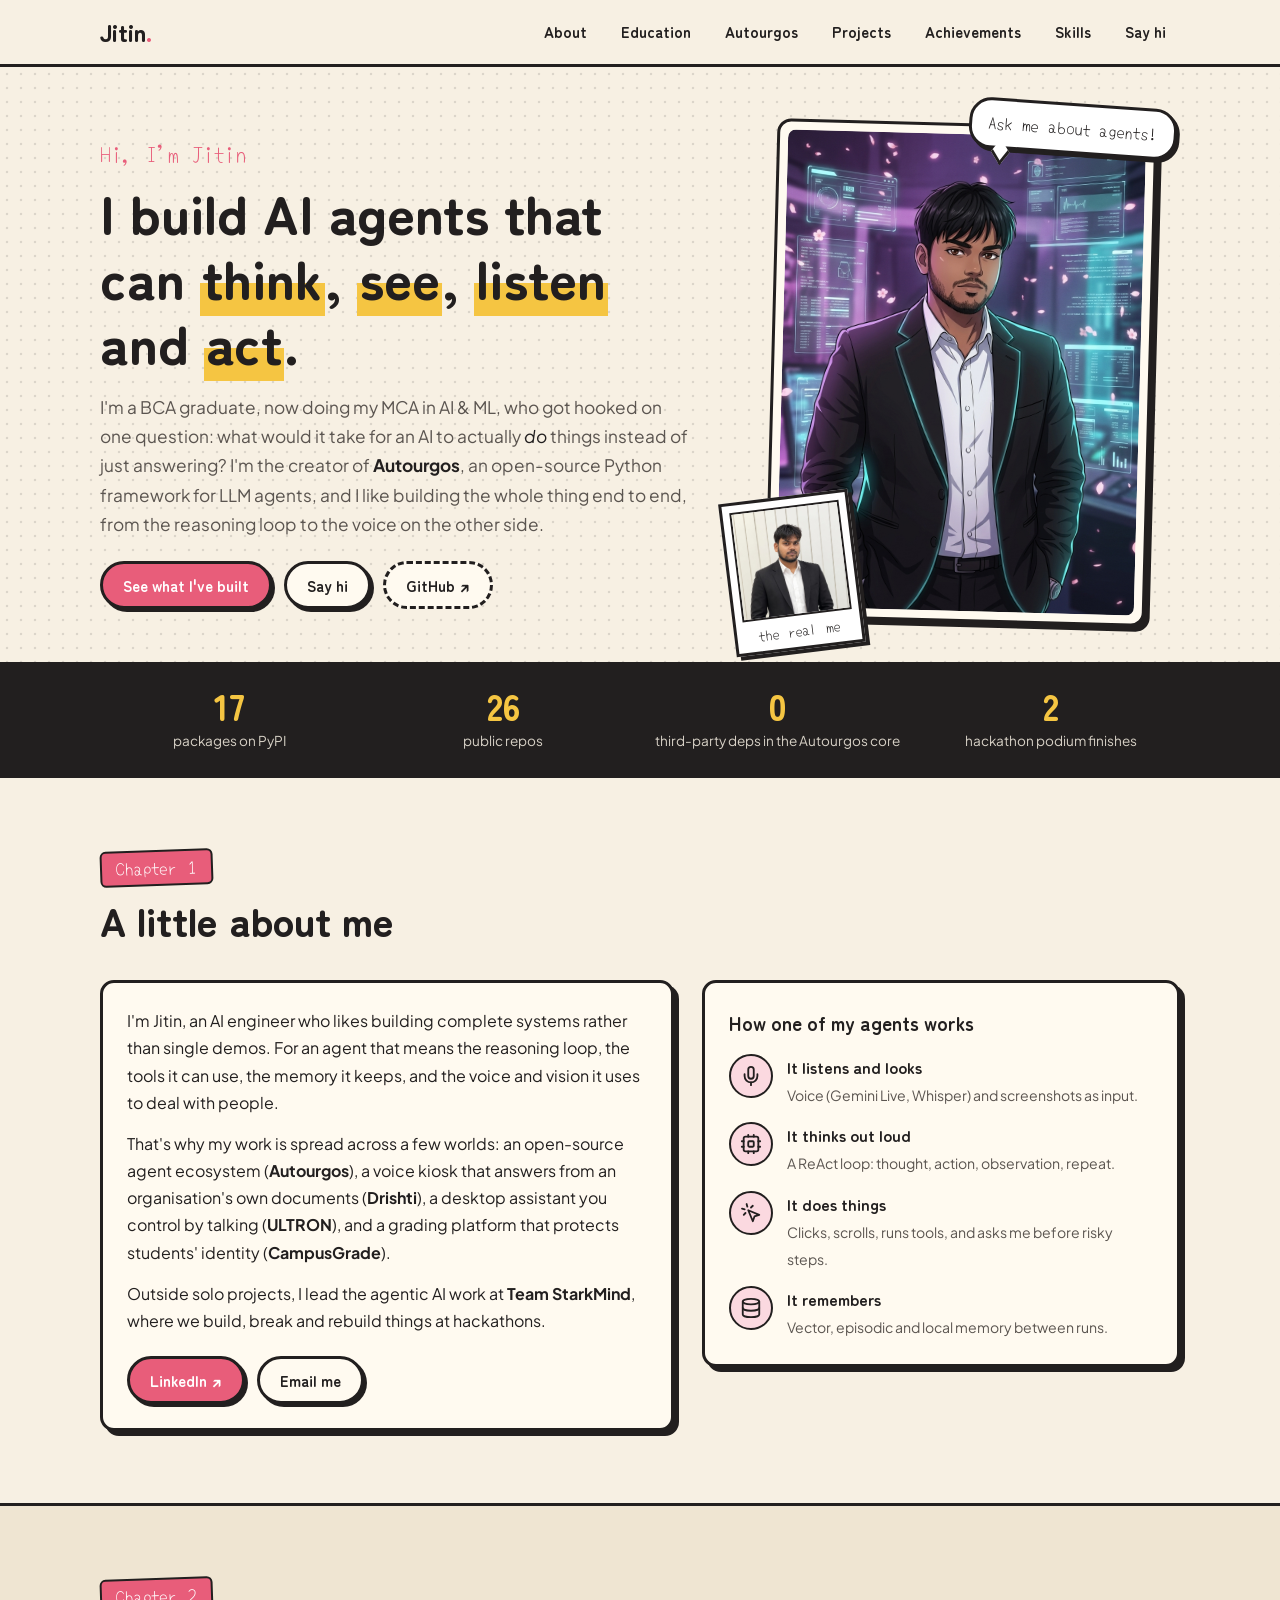
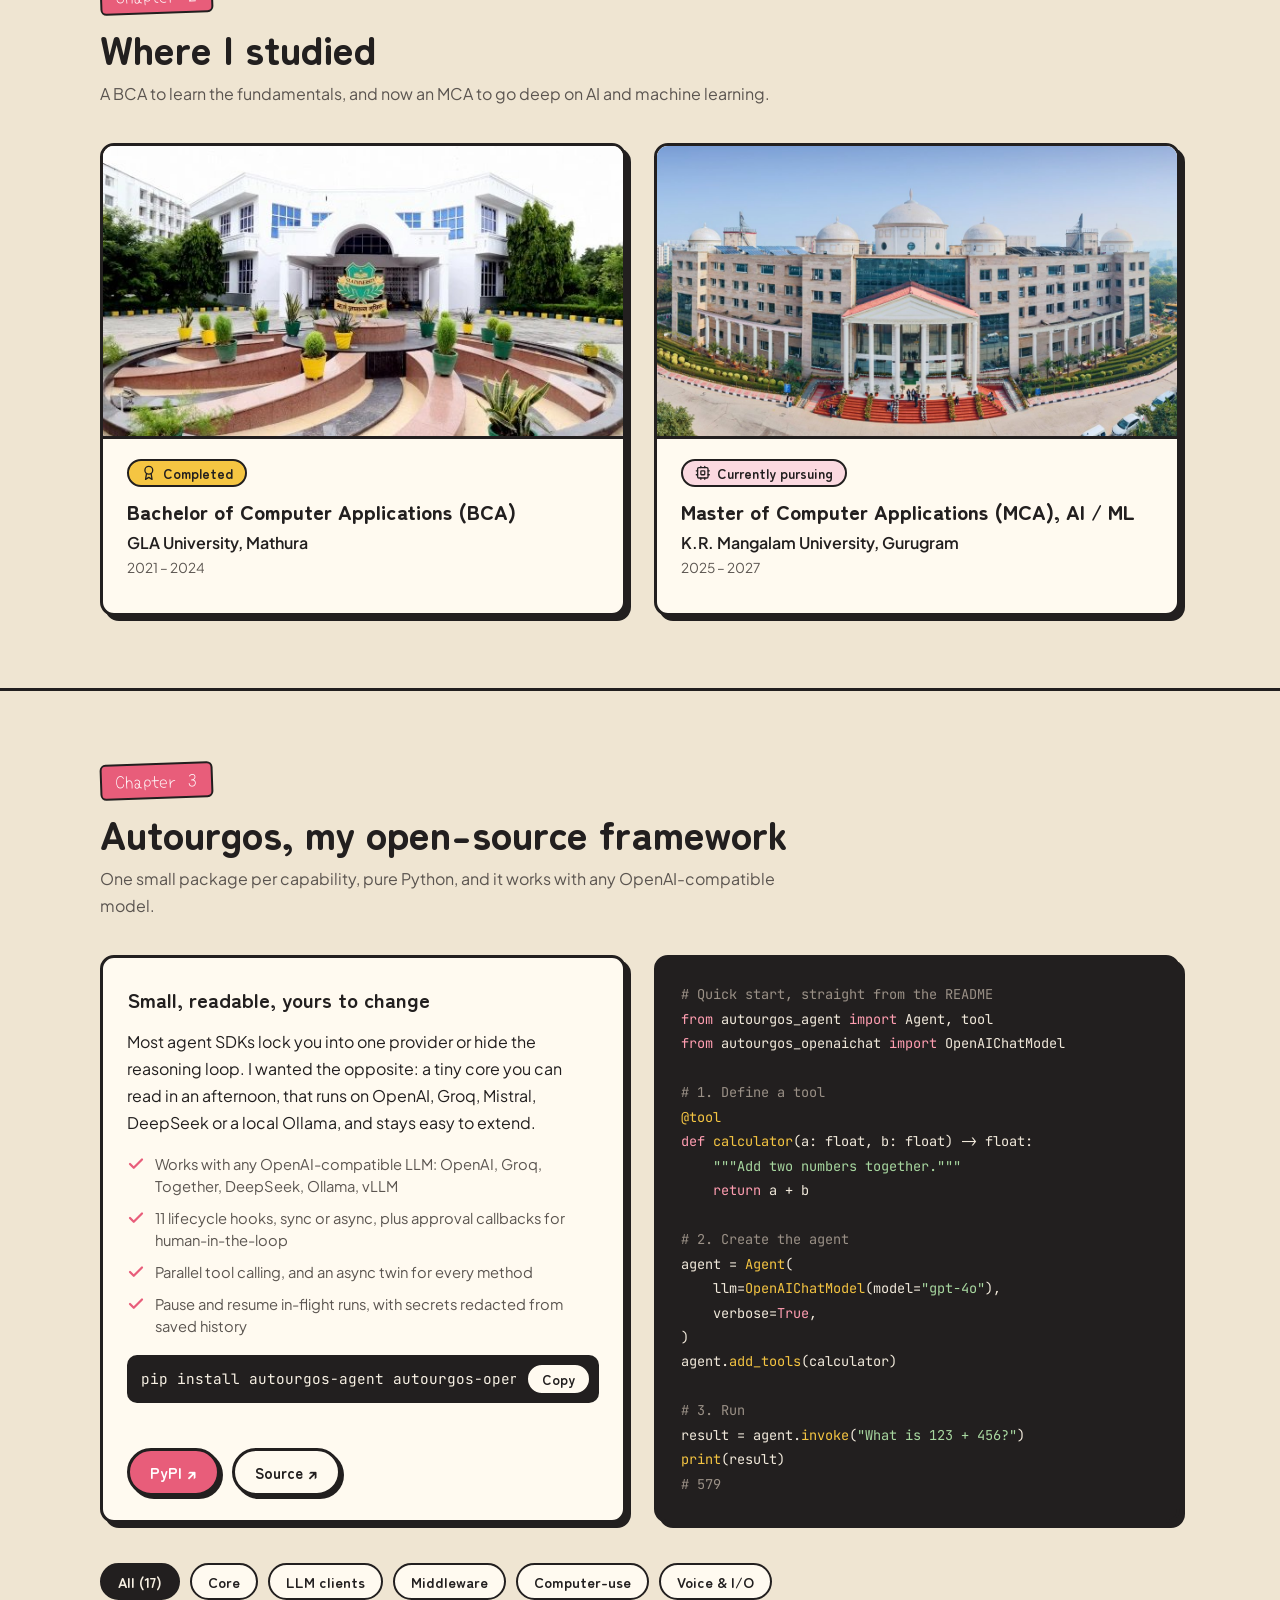
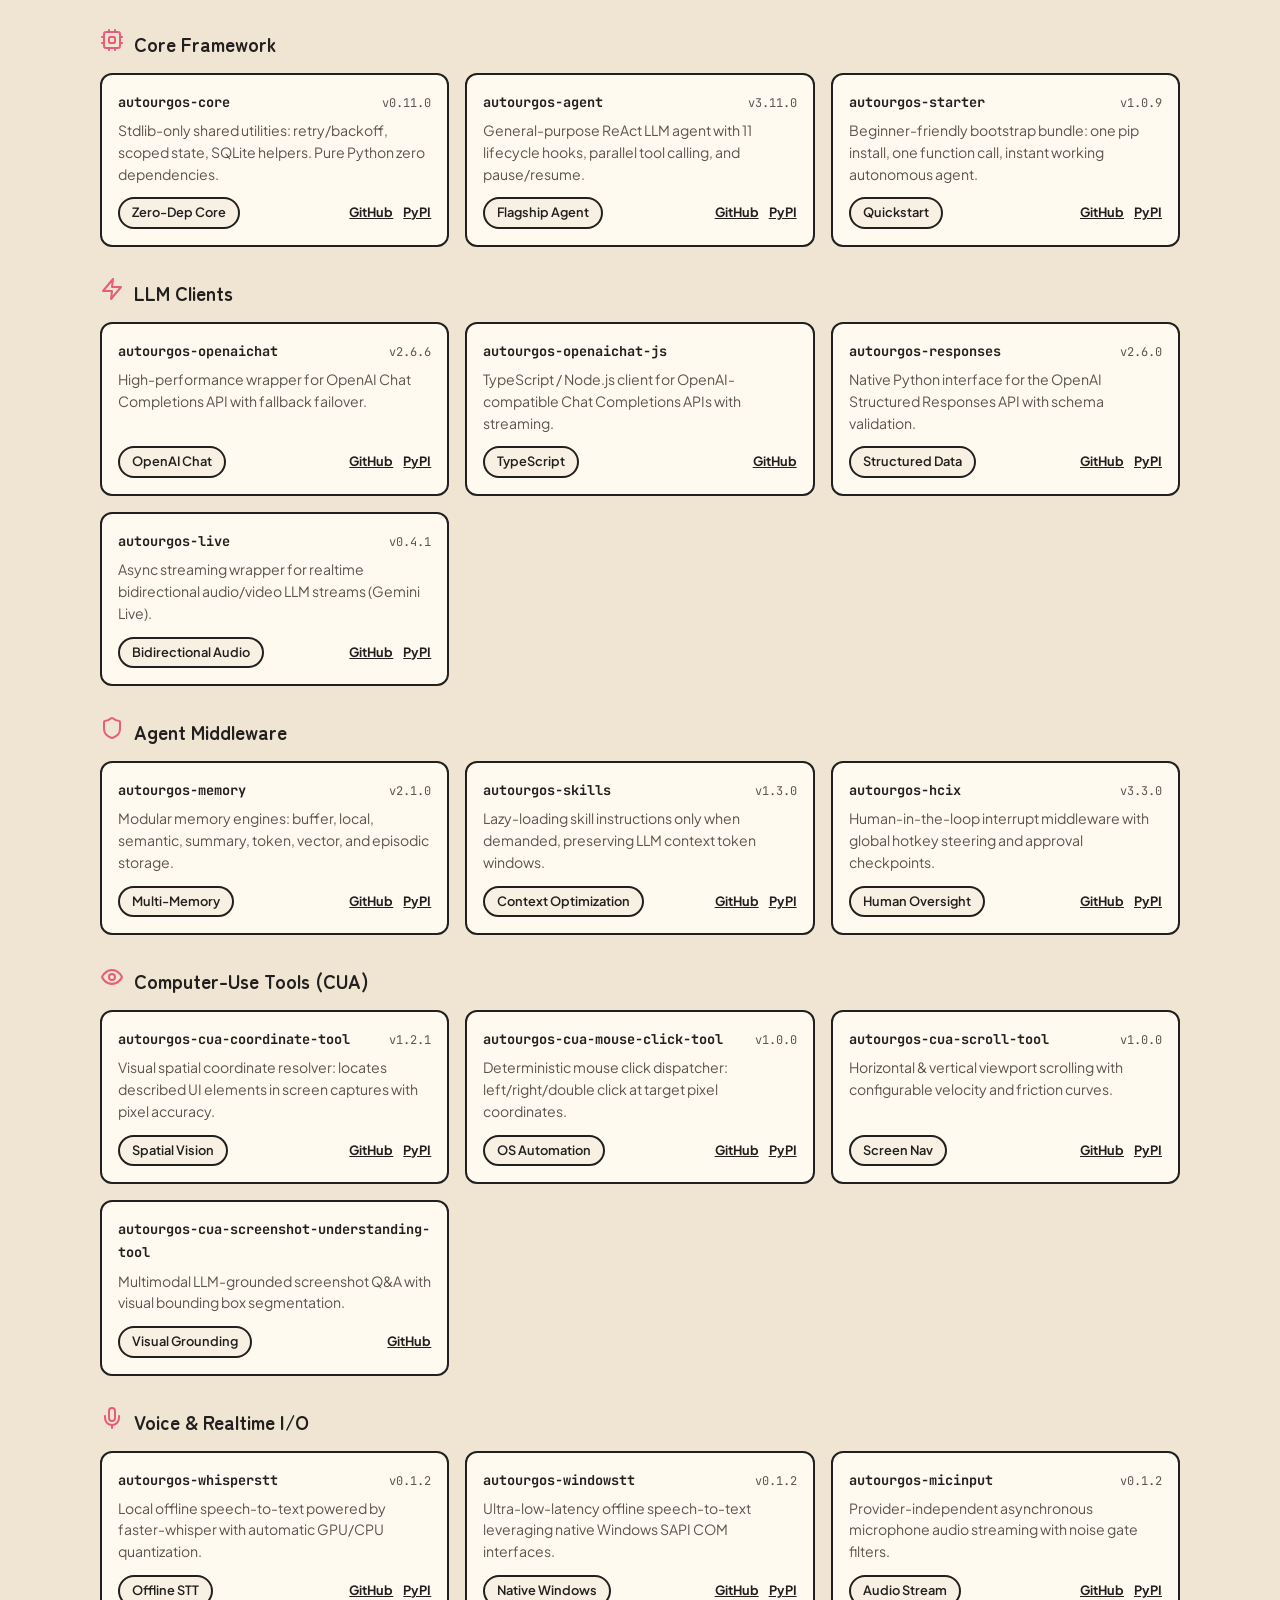
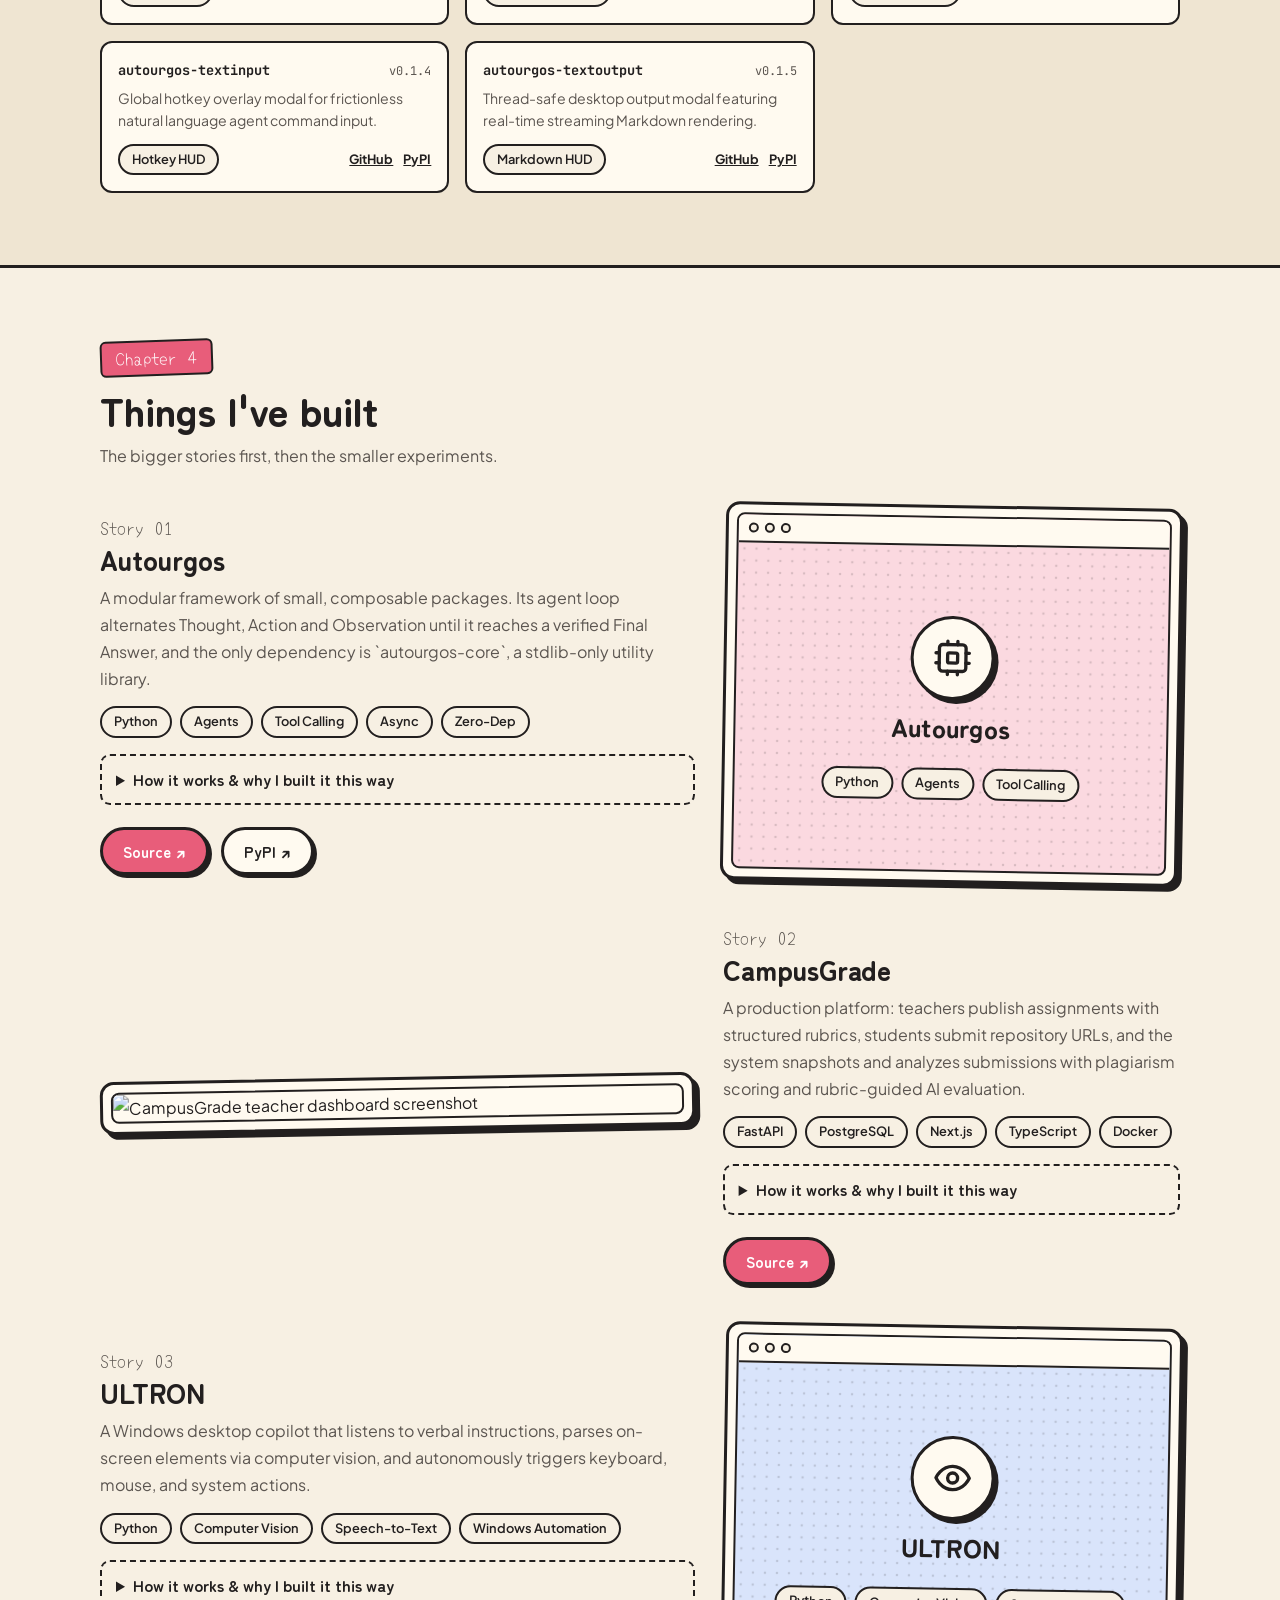
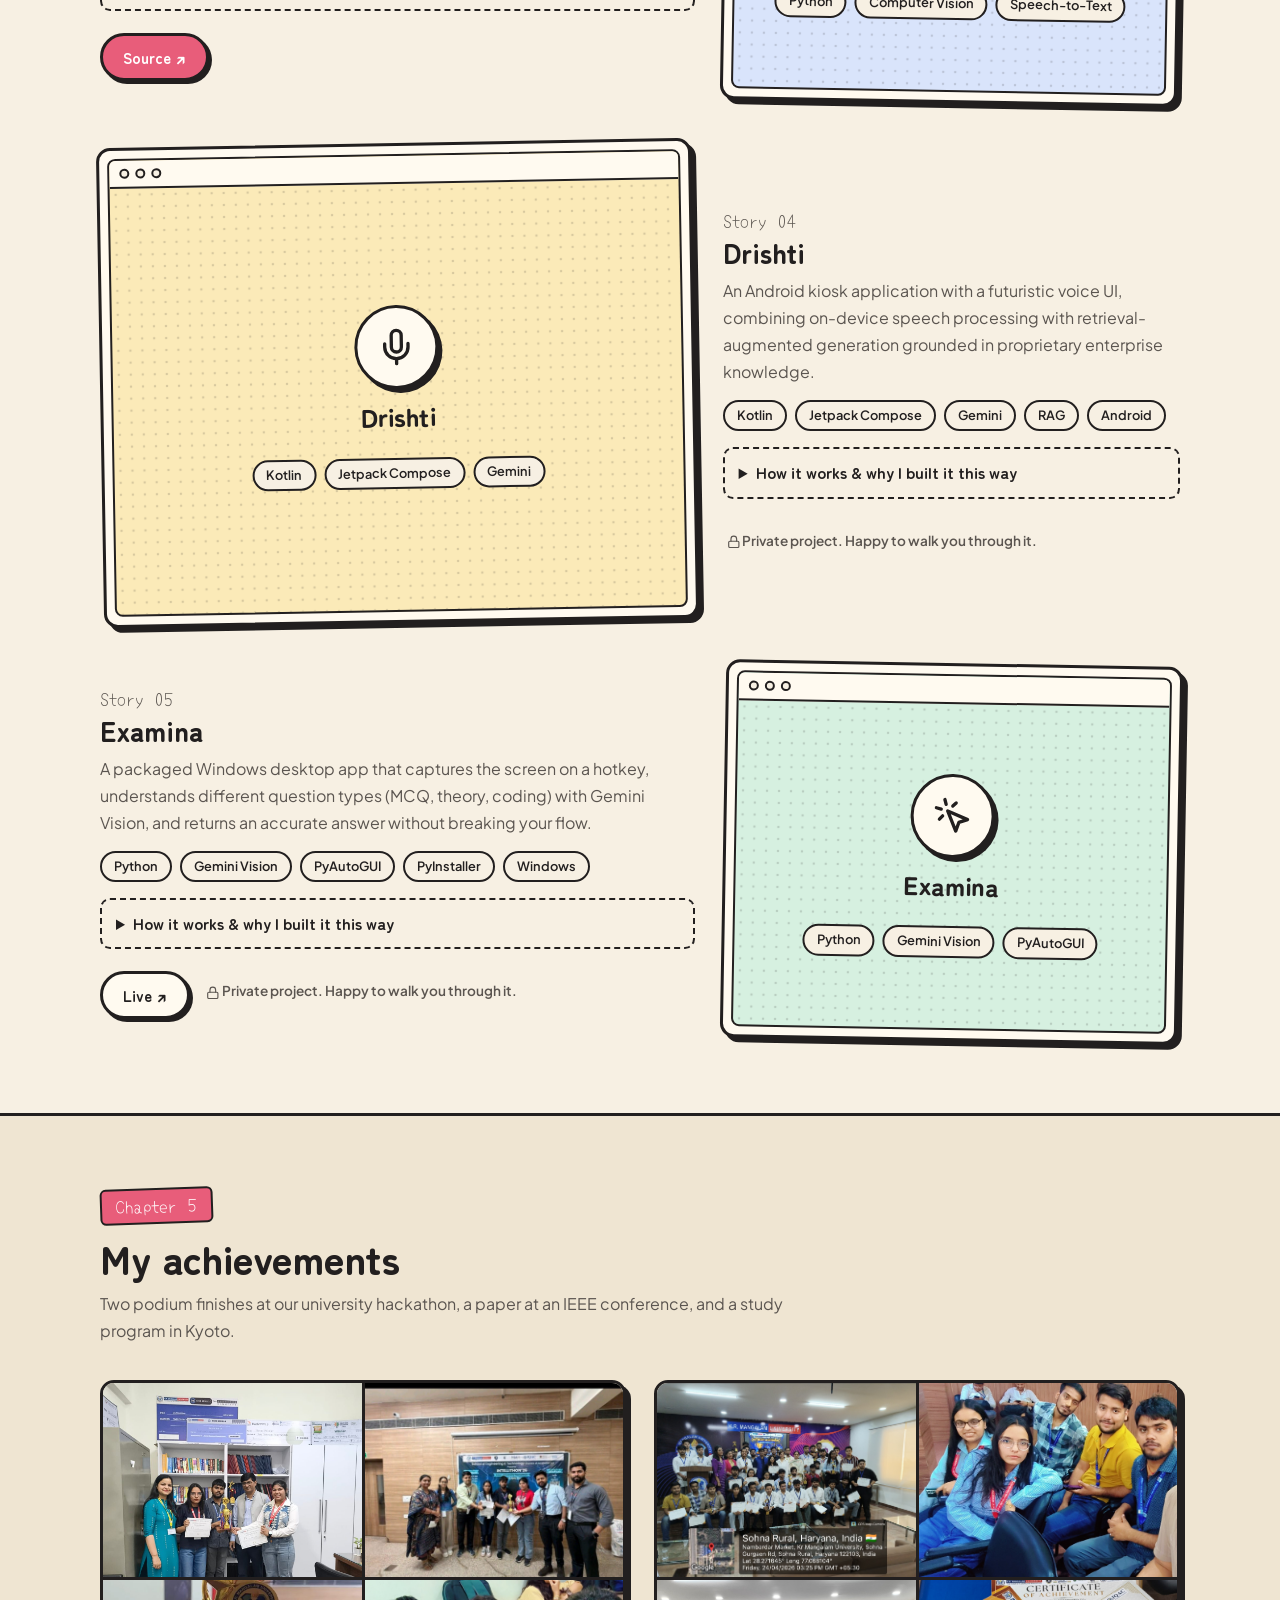
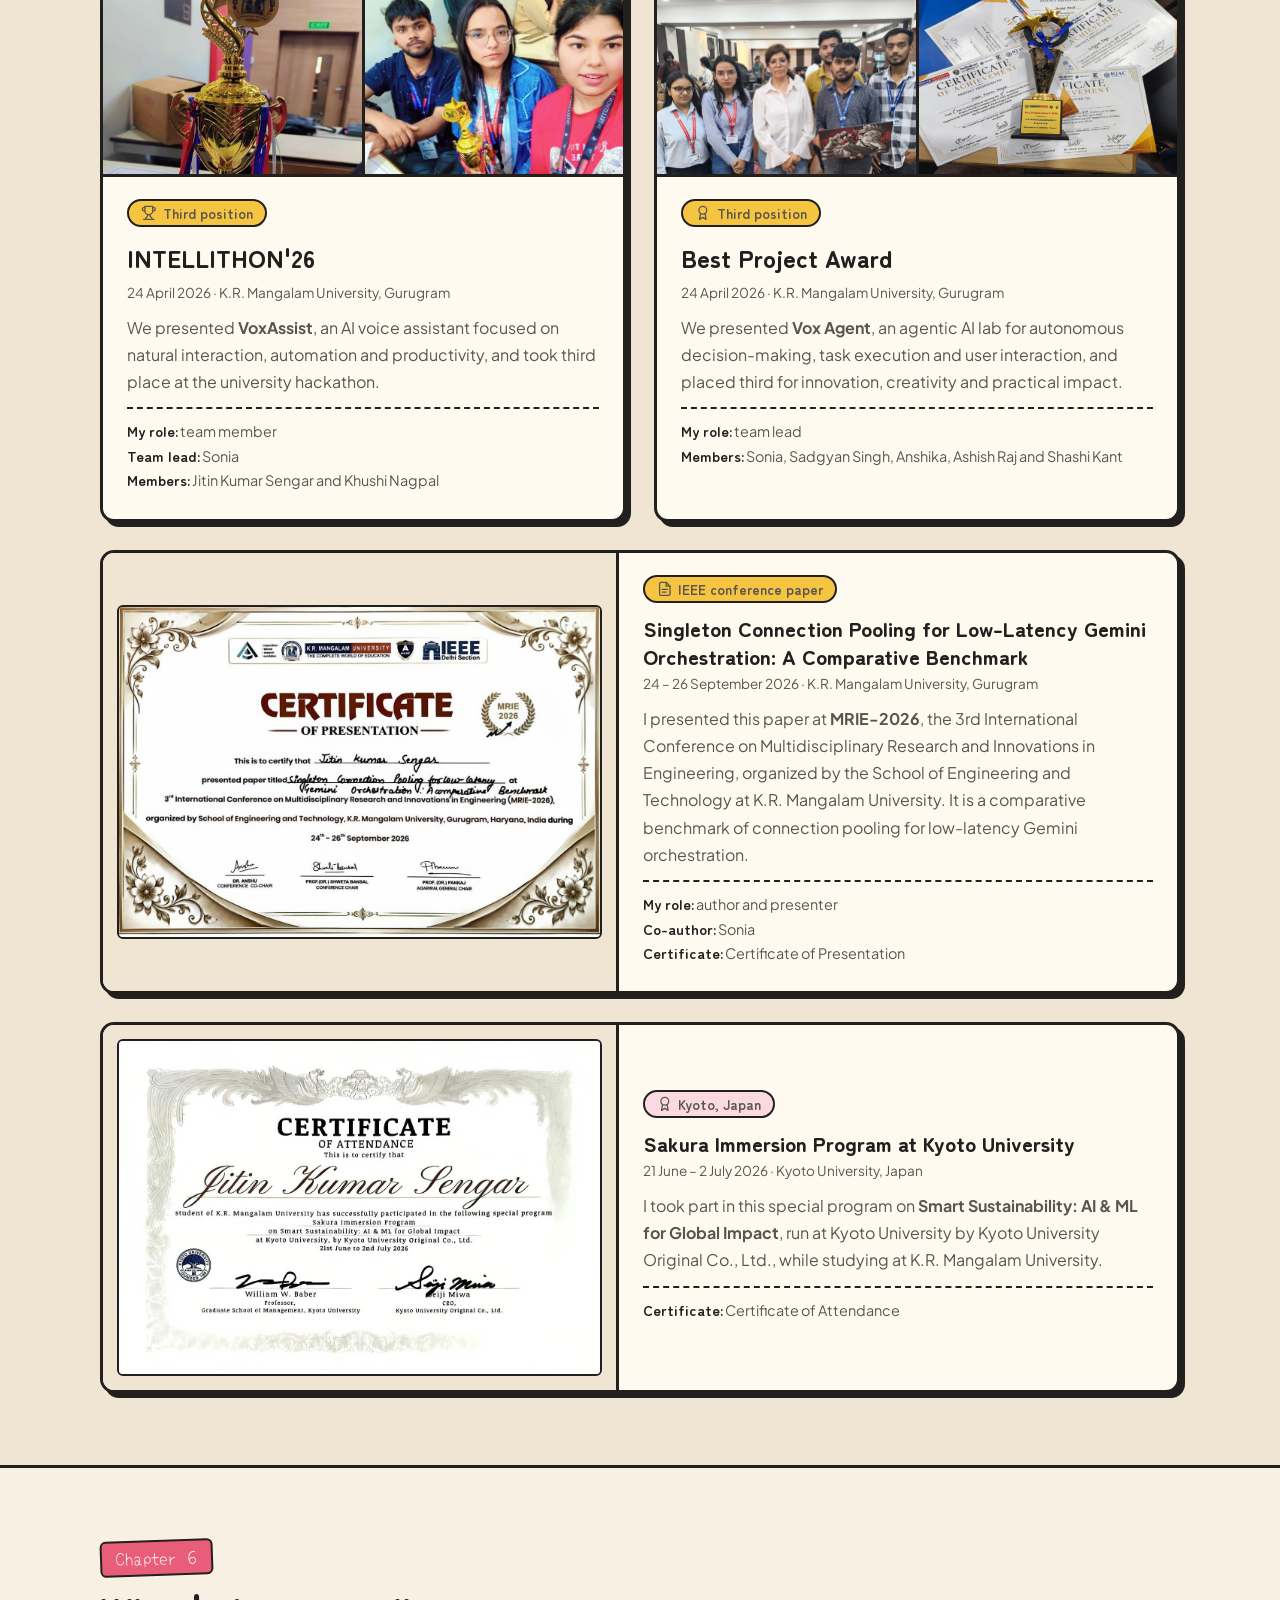
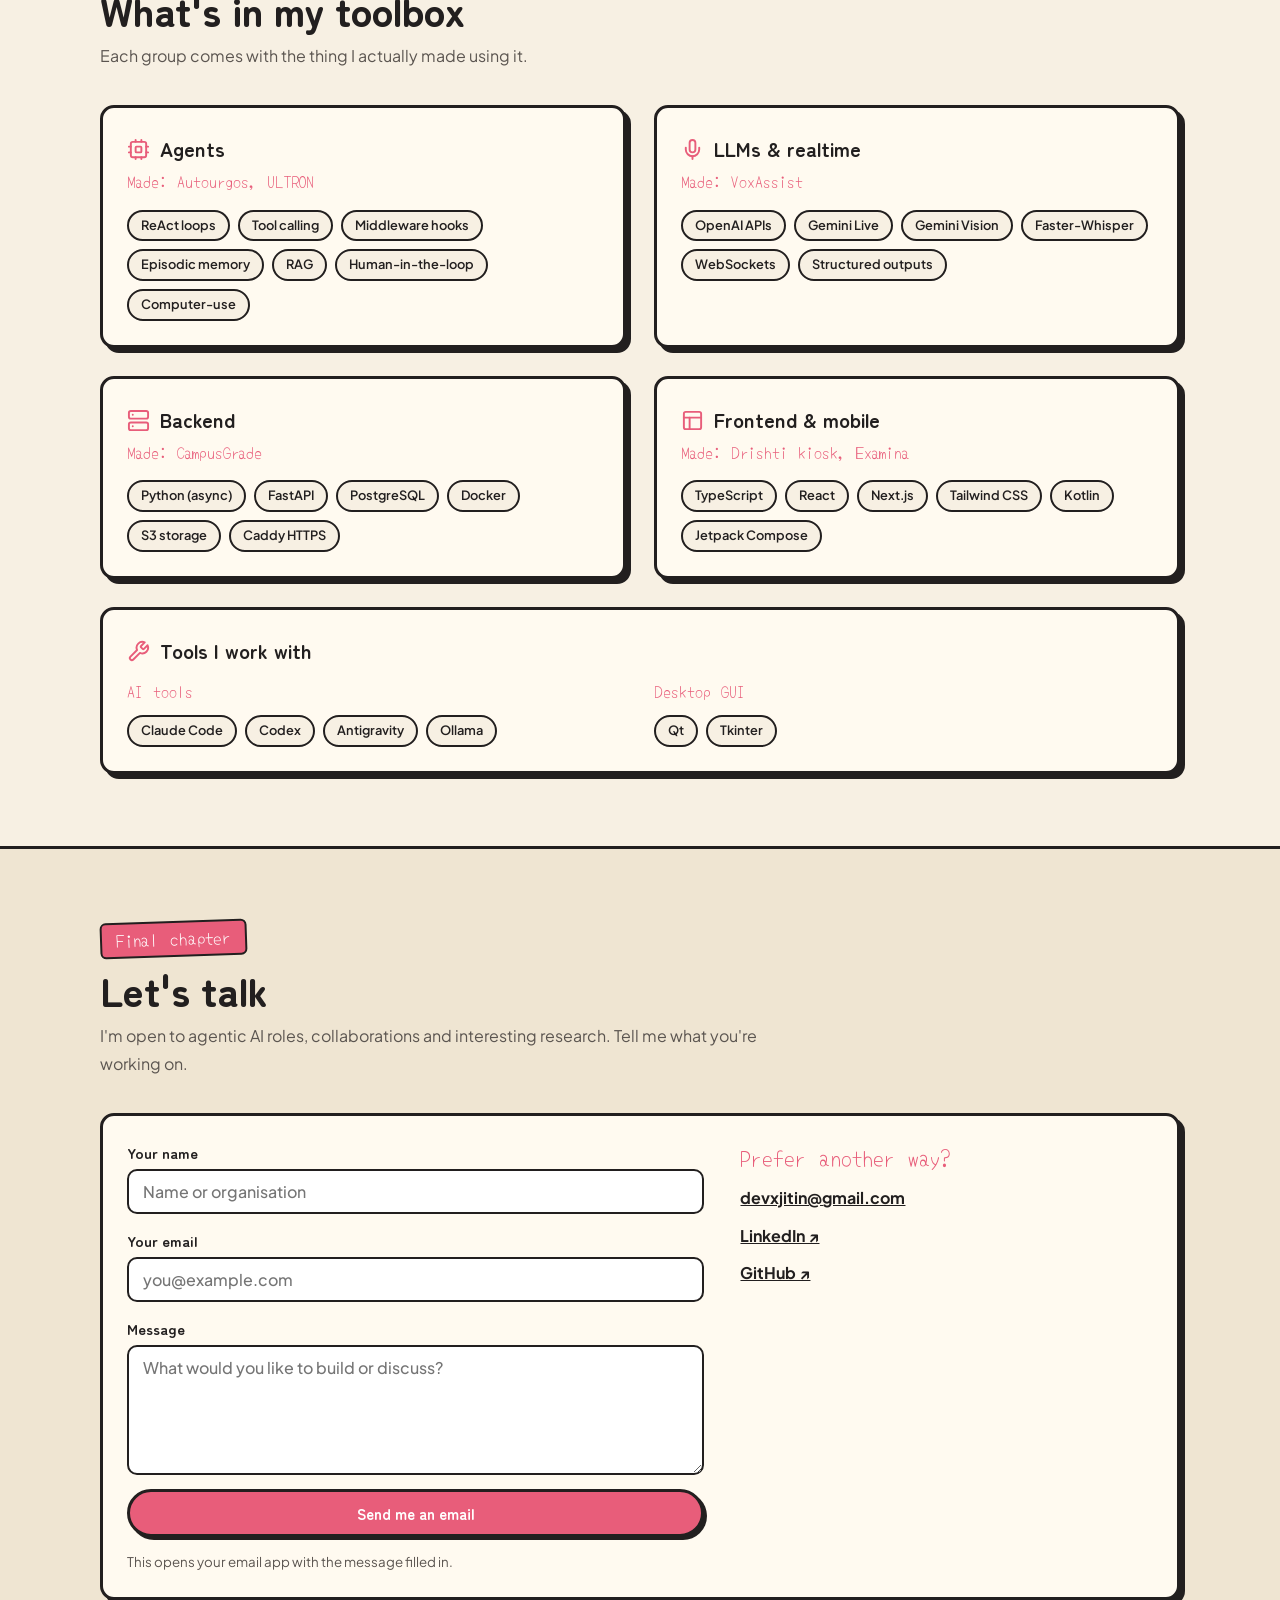
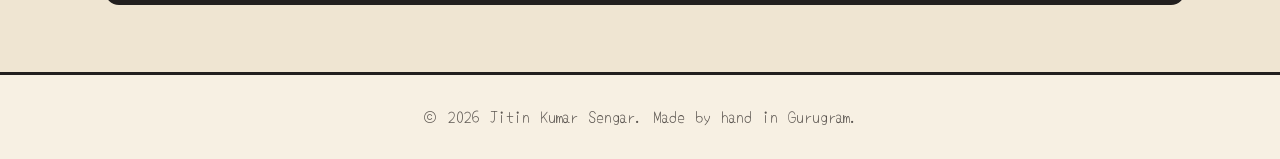
==== commit 972cee10: "feat: redesign portfolio in warm manga style with education and achievements - replace neon cyberpun" ====
--- a/index.html
+++ b/index.html
@@ -3,564 +3,408 @@
 <head>
   <meta charset="utf-8">
   <meta name="viewport" content="width=device-width, initial-scale=1">
-  <title>Jitin Kumar Sengar · Agentic AI Engineer · Autourgos Creator</title>
-  <meta name="description" content="Jitin Kumar Sengar (devxjitin) — Agentic AI Engineer. Creator of Autourgos, a modular zero-dependency Python framework for LLM agents, computer-use, memory and voice.">
-  <meta property="og:title" content="Jitin Kumar Sengar · Agentic AI Engineer">
-  <meta property="og:description" content="Creator of Autourgos: 17 PyPI packages for autonomous LLM agents, computer-use, memory and realtime voice streaming.">
+  <title>Jitin Kumar Sengar · AI Engineer</title>
+  <meta name="description" content="Jitin Kumar Sengar (devxjitin) — AI engineer who builds agents that think, see, listen and act. Creator of Autourgos, an open-source Python framework for LLM agents.">
+  <meta property="og:title" content="Jitin Kumar Sengar · AI Engineer">
+  <meta property="og:description" content="I build AI agents that can think, see, listen and act. Creator of Autourgos: 17 open-source PyPI packages.">
   <meta property="og:type" content="website">
 
-  <!-- Google Fonts: Space Grotesk, Plus Jakarta Sans, Orbitron, Noto Sans JP, JetBrains Mono -->
   <link rel="preconnect" href="https://fonts.googleapis.com">
   <link rel="preconnect" href="https://fonts.gstatic.com" crossorigin>
-  <link href="https://fonts.googleapis.com/css2?family=JetBrains+Mono:wght@400;500;700&family=Noto+Sans+JP:wght@400;500;700;900&family=Orbitron:wght@500;700;900&family=Plus+Jakarta+Sans:wght@400;500;600;700;800&family=Space+Grotesk:wght@500;700&display=swap" rel="stylesheet">
+  <link href="https://fonts.googleapis.com/css2?family=JetBrains+Mono:wght@400;500;700&family=Plus+Jakarta+Sans:wght@400;500;600;700&family=Yomogi&family=Zen+Maru+Gothic:wght@500;700;900&display=swap" rel="stylesheet">
 
   <link rel="stylesheet" href="styles.css">
 </head>
 <body>
 
-  <!-- Fullscreen Interactive Atmosphere Canvas -->
-  <canvas id="anime-canvas"></canvas>
-  <div class="cyber-grid-overlay" aria-hidden="true"></div>
-
-  <!-- Background Anime Japanese Watermarks -->
-  <div class="bg-kanji-watermark left" aria-hidden="true">自律知能</div>
-  <div class="bg-kanji-watermark right" aria-hidden="true">超越電脳</div>
-
-  <!-- Custom Anime Targeting Cursor -->
-  <div class="custom-cursor-dot" aria-hidden="true"></div>
-  <div class="custom-cursor-ring" aria-hidden="true"></div>
-
-  <!-- Floating Cyber Navigation Bar -->
-  <header class="cyber-nav">
-    <div class="wrap">
-      <nav class="nav-dock">
-        <a class="brand" href="#hero">
-          <div class="brand-dot"></div>
-          <span class="brand-text">JITIN<span style="color: var(--cyan);">.AI</span></span>
-          <span class="brand-jp">自律知能</span>
-        </a>
-
-        <ul class="nav-links">
-          <li><a href="#about">// 01 ABOUT</a></li>
-          <li><a href="#autourgos">// 02 AUTOURGOS</a></li>
-          <li><a href="#missions">// 03 MISSIONS</a></li>
-          <li><a href="#guild">// 04 GUILD</a></li>
-          <li><a href="#skills">// 05 SKILLS</a></li>
-          <li><a href="#contact">// 06 TRANSMIT</a></li>
+  <header class="site-nav">
+    <div class="wrap nav-row">
+      <a class="brand" href="#hero">Jitin<span>.</span></a>
+      <nav aria-label="Main">
+        <ul class="nav-links" id="nav-links">
+          <li><a href="#about">About</a></li>
+          <li><a href="#education">Education</a></li>
+          <li><a href="#autourgos">Autourgos</a></li>
+          <li><a href="#projects">Projects</a></li>
+          <li><a href="#team">Achievements</a></li>
+          <li><a href="#skills">Skills</a></li>
+          <li><a href="#contact">Say hi</a></li>
         </ul>
-
-        <div class="nav-actions">
-          <button id="particle-mode-btn" class="control-pill" title="Toggle Anime Atmosphere Mode">🌸 SAKURA</button>
-          <button id="sfx-toggle" class="control-pill" title="Toggle Anime Sound Effects">🔇 SFX: OFF</button>
-          <a class="control-pill" href="https://github.com/devxjitin" target="_blank" rel="noopener" style="text-decoration: none;">GitHub ↗</a>
-          <button id="nav-toggle-btn" class="nav-toggle-btn" aria-label="Toggle navigation menu">
-            <svg width="24" height="24" viewBox="0 0 24 24" fill="none" stroke="currentColor" stroke-width="2"><path d="M4 6h16M4 12h16M4 18h16"/></svg>
-          </button>
-        </div>
       </nav>
+      <button id="nav-toggle-btn" class="nav-toggle" aria-label="Open menu" aria-expanded="false">Menu</button>
     </div>
   </header>
 
-  <!-- Mobile Drawer Menu -->
-  <div id="mobile-drawer" class="mobile-nav-drawer">
-    <a href="#about">// 01 ABOUT</a>
-    <a href="#autourgos">// 02 AUTOURGOS</a>
-    <a href="#missions">// 03 MISSIONS</a>
-    <a href="#guild">// 04 GUILD</a>
-    <a href="#skills">// 05 SKILLS</a>
-    <a href="#contact">// 06 TRANSMIT</a>
-  </div>
-
   <main>
-    <!-- HERO SECTION -->
-    <section id="hero" class="hero-section">
-      <div class="wrap">
-        <div class="hero-grid">
-          
-          <!-- Hero Left Column: Narrative & Terminal -->
-          <div class="hero-copy">
-            <div class="hero-tag-badge">
-              <span class="status-ping"></span>
-              <span>PROTOCOL: ONLINE</span>
-              <span>·</span>
-              <span>CLASS: SSR AGENTIC ARCHITECT</span>
-              <span>·</span>
-              <span class="jp-sub">自律AI技師</span>
-            </div>
-
-            <h1 class="hero-title">
-              I BUILD AI AGENTS
-              <span class="gradient-anime">THAT THINK, SEE, LISTEN &amp; ACT.</span>
-            </h1>
-
-            <div class="hero-jp-motto">
-              <span>「 思考し、視覚で捉え、音声を聴き、自律して行動する 」</span>
-            </div>
-
-            <p class="hero-lead">
-              Hello, I'm <strong>Jitin Kumar Sengar</strong> (<code>devxjitin</code>). I architect autonomous AI systems from reasoning loops and computer-use tools to multimodal memory and realtime voice streaming. Creator of <strong>Autourgos</strong> — an open-source, zero-dependency Python framework powering modern LLM agents.
+    <!-- HERO -->
+    <section id="hero" class="hero">
+      <div class="wrap hero-grid">
+        <div class="hero-copy">
+          <p class="hand-note">Hi, I'm Jitin</p>
+          <h1>I build AI agents that can <mark>think</mark>, <mark>see</mark>, <mark>listen</mark> and <mark>act</mark>.</h1>
+          <p class="lead">
+            I'm a BCA graduate, now doing my MCA in AI &amp; ML, who got hooked on one question: what would it take for an AI to actually
+            <em>do</em> things instead of just answering? I'm the creator of
+            <strong>Autourgos</strong>, an open-source Python framework for LLM agents, and I like building the whole thing end to end, from the reasoning loop to the voice on the other side.
+          </p>
+          <div class="btn-row">
+            <a class="btn primary" href="#projects">See what I've built</a>
+            <a class="btn" href="#contact">Say hi</a>
+            <a class="btn ghost" href="https://github.com/devxjitin" target="_blank" rel="noopener">GitHub ↗</a>
+          </div>
+        </div>
+
+        <div class="hero-art">
+          <figure class="panel portrait">
+            <img src="anime-avatar.jpg" alt="Anime-style illustration of Jitin Kumar Sengar in a dark blazer" width="896" height="1200">
+          </figure>
+          <figure class="polaroid">
+            <img src="my%20profesional%20Image.jpeg" alt="Photo of Jitin Kumar Sengar" loading="lazy">
+            <figcaption>the real me</figcaption>
+          </figure>
+          <div class="bubble">Ask me about agents!</div>
+        </div>
+      </div>
+    </section>
+
+    <!-- QUICK FACTS -->
+    <section class="facts">
+      <div class="wrap facts-row">
+        <div class="fact"><b>17</b><span>packages on PyPI</span></div>
+        <div class="fact"><b>26</b><span>public repos</span></div>
+        <div class="fact"><b>0</b><span>third-party deps in the Autourgos core</span></div>
+        <div class="fact"><b>2</b><span>hackathon podium finishes</span></div>
+      </div>
+    </section>
+
+    <!-- ABOUT -->
+    <section id="about" class="block">
+      <div class="wrap">
+        <header class="sec-head">
+          <p class="chapter">Chapter 1</p>
+          <h2>A little about me</h2>
+        </header>
+
+        <div class="about-grid">
+          <div class="panel about-text">
+            <p>
+              I'm Jitin, an AI engineer who likes building complete systems rather than single demos. For an agent that means the reasoning loop, the tools it can use, the memory it keeps, and the voice and vision it uses to deal with people.
             </p>
-
-            <div class="hero-btns">
-              <a class="cyber-btn primary" href="#autourgos">EXPLORE AUTOURGOS ⚡</a>
-              <a class="cyber-btn secondary" href="#missions">VIEW MISSIONS ⚔️</a>
-              <a class="cyber-btn outline" href="https://www.linkedin.com/in/devxjitin" target="_blank" rel="noopener">LINKEDIN ↗</a>
-            </div>
-
-            <!-- Quick Pip Command Bar -->
-            <div class="quick-pip-box">
-              <span>QUICK INSTALL:</span>
-              <code>pip install autourgos-agent</code>
-              <button id="copy-pip-cmd" class="copy-pip-btn" title="Copy command">COPY 📋</button>
-            </div>
-
-            <!-- Live Agent Trace Terminal HUD -->
-            <div class="hero-agent-terminal">
-              <div class="terminal-header">
-                <div class="terminal-dots">
-                  <span></span><span></span><span></span>
-                </div>
-                <span>AUTOURGOS-CORE // AGENT_TRACE.LOG // PID: 2026</span>
-                <div class="terminal-live-badge">LIVE TRACE</div>
+            <p>
+              That's why my work is spread across a few worlds: an open-source agent ecosystem (<strong>Autourgos</strong>), a voice kiosk that answers from an organisation's own documents (<strong>Drishti</strong>), a desktop assistant you control by talking (<strong>ULTRON</strong>), and a grading platform that protects students' identity (<strong>CampusGrade</strong>).
+            </p>
+            <p>
+              Outside solo projects, I lead the agentic AI work at <strong>Team StarkMind</strong>, where we build, break and rebuild things at hackathons.
+            </p>
+            <div class="btn-row">
+              <a class="btn primary" href="https://www.linkedin.com/in/devxjitin" target="_blank" rel="noopener">LinkedIn ↗</a>
+              <a class="btn" href="mailto:devxjitin@gmail.com">Email me</a>
+            </div>
+          </div>
+
+          <div class="panel how-agent">
+            <h3>How one of my agents works</h3>
+            <ol class="steps">
+              <li><span><i class="ico" data-icon="mic"></i></span><div><b>It listens and looks</b><small>Voice (Gemini Live, Whisper) and screenshots as input.</small></div></li>
+              <li><span><i class="ico" data-icon="cpu"></i></span><div><b>It thinks out loud</b><small>A ReAct loop: thought, action, observation, repeat.</small></div></li>
+              <li><span><i class="ico" data-icon="pointer"></i></span><div><b>It does things</b><small>Clicks, scrolls, runs tools, and asks me before risky steps.</small></div></li>
+              <li><span><i class="ico" data-icon="database"></i></span><div><b>It remembers</b><small>Vector, episodic and local memory between runs.</small></div></li>
+            </ol>
+          </div>
+        </div>
+      </div>
+    </section>
+
+        <!-- EDUCATION -->
+    <section id="education" class="block alt">
+      <div class="wrap">
+        <header class="sec-head">
+          <p class="chapter">Chapter 2</p>
+          <h2>Where I studied</h2>
+          <p class="sec-desc">A BCA to learn the fundamentals, and now an MCA to go deep on AI and machine learning.</p>
+        </header>
+
+        <div class="edu-grid">
+          <article class="panel edu-card">
+            <div class="edu-art"><img src="images/education/gla-university.jpg" alt="GLA University campus, Mathura" loading="lazy"></div>
+            <div class="edu-body">
+              <p class="ach-badge"><i class="ico" data-icon="award"></i> Completed</p>
+              <h3>Bachelor of Computer Applications (BCA)</h3>
+              <p class="edu-school">GLA University, Mathura</p>
+              <p class="ach-meta">2021 – 2024</p>
+            </div>
+          </article>
+
+          <article class="panel edu-card">
+            <div class="edu-art"><img src="images/education/krmu-campus.jpg" alt="K.R. Mangalam University campus, Gurugram" data-fallback="KRMU" loading="lazy"></div>
+            <div class="edu-body">
+              <p class="ach-badge now"><i class="ico" data-icon="cpu"></i> Currently pursuing</p>
+              <h3>Master of Computer Applications (MCA), AI / ML</h3>
+              <p class="edu-school">K.R. Mangalam University, Gurugram</p>
+              <p class="ach-meta">2025 – 2027</p>
+            </div>
+          </article>
+        </div>
+      </div>
+    </section>
+
+    <!-- AUTOURGOS -->
+    <section id="autourgos" class="block alt">
+      <div class="wrap">
+        <header class="sec-head">
+          <p class="chapter">Chapter 3</p>
+          <h2>Autourgos, my open-source framework</h2>
+          <p class="sec-desc">One small package per capability, pure Python, and it works with any OpenAI-compatible model.</p>
+        </header>
+
+        <div class="auto-banner">
+          <div class="panel">
+            <h3>Small, readable, yours to change</h3>
+            <p>
+              Most agent SDKs lock you into one provider or hide the reasoning loop. I wanted the opposite: a tiny core you can read in an afternoon, that runs on OpenAI, Groq, Mistral, DeepSeek or a local Ollama, and stays easy to extend.
+            </p>
+            <ul class="feat-list">
+              <li><i class="ico" data-icon="check"></i><span>Works with any OpenAI-compatible LLM: OpenAI, Groq, Together, DeepSeek, Ollama, vLLM</span></li>
+              <li><i class="ico" data-icon="check"></i><span>11 lifecycle hooks, sync or async, plus approval callbacks for human-in-the-loop</span></li>
+              <li><i class="ico" data-icon="check"></i><span>Parallel tool calling, and an async twin for every method</span></li>
+              <li><i class="ico" data-icon="check"></i><span>Pause and resume in-flight runs, with secrets redacted from saved history</span></li>
+            </ul>
+            <div class="install">
+              <code>pip install autourgos-agent autourgos-openaichat</code>
+              <button id="copy-pip-cmd" class="btn small" type="button">Copy</button>
+            </div>
+            <div class="btn-row">
+              <a class="btn primary" href="https://pypi.org/project/autourgos-agent/" target="_blank" rel="noopener">PyPI ↗</a>
+              <a class="btn" href="https://github.com/devxjitin/autourgos-agent" target="_blank" rel="noopener">Source ↗</a>
+            </div>
+          </div>
+
+          <pre class="panel code" aria-label="Quickstart example from the Autourgos README"><span class="cm"># Quick start, straight from the README</span>
+<span class="kw">from</span> autourgos_agent <span class="kw">import</span> Agent, tool
+<span class="kw">from</span> autourgos_openaichat <span class="kw">import</span> OpenAIChatModel
+
+<span class="cm"># 1. Define a tool</span>
+<span class="fn">@tool</span>
+<span class="kw">def</span> <span class="fn">calculator</span>(a: float, b: float) -&gt; float:
+    <span class="str">"""Add two numbers together."""</span>
+    <span class="kw">return</span> a + b
+
+<span class="cm"># 2. Create the agent</span>
+agent = <span class="fn">Agent</span>(
+    llm=<span class="fn">OpenAIChatModel</span>(model=<span class="str">"gpt-4o"</span>),
+    verbose=<span class="kw">True</span>,
+)
+agent.<span class="fn">add_tools</span>(calculator)
+
+<span class="cm"># 3. Run</span>
+result = agent.<span class="fn">invoke</span>(<span class="str">"What is 123 + 456?"</span>)
+<span class="fn">print</span>(result)
+<span class="cm"># 579</span></pre>
+        </div>
+
+        <div id="eco-filter-tabs" class="tabs" role="group" aria-label="Filter packages">
+          <button class="tab active" data-filter="all">All (17)</button>
+          <button class="tab" data-filter="Core Framework">Core</button>
+          <button class="tab" data-filter="LLM Clients">LLM clients</button>
+          <button class="tab" data-filter="Agent Middleware">Middleware</button>
+          <button class="tab" data-filter="Computer-Use Tools">Computer-use</button>
+          <button class="tab" data-filter="Voice & Realtime I/O">Voice &amp; I/O</button>
+        </div>
+
+        <div id="ecosystem-layers-list" class="eco-layers"></div>
+      </div>
+    </section>
+
+    <!-- PROJECTS -->
+    <section id="projects" class="block">
+      <div class="wrap">
+        <header class="sec-head">
+          <p class="chapter">Chapter 4</p>
+          <h2>Things I've built</h2>
+          <p class="sec-desc">The bigger stories first, then the smaller experiments.</p>
+        </header>
+
+        <div id="featured-missions-list" class="project-stack"></div>
+
+        <h3 id="aux-head" class="sub-head" hidden>Smaller experiments &amp; side quests</h3>
+        <div id="aux-missions-grid" class="aux-grid"></div>
+      </div>
+    </section>
+
+    <!-- TEAM -->
+    <section id="team" class="block alt">
+      <div class="wrap">
+        <header class="sec-head">
+          <p class="chapter">Chapter 5</p>
+          <h2>My achievements</h2>
+          <p class="sec-desc">Two podium finishes at our university hackathon, a paper at an IEEE conference, and a study program in Kyoto.</p>
+        </header>
+
+        <div class="achievements">
+          <article class="panel achievement">
+            <div class="gallery" data-gallery>
+              <button type="button" class="shot" data-full="images/achievements/intellithon-2026-1.jpg"><img src="images/achievements/intellithon-2026-1.jpg" alt="Team StarkMind with certificates and the INTELLITHON 2026 trophy" loading="lazy"></button>
+              <button type="button" class="shot" data-full="images/achievements/intellithon-2026-2.jpg"><img src="images/achievements/intellithon-2026-2.jpg" alt="INTELLITHON 2026 award presentation" loading="lazy"></button>
+              <button type="button" class="shot" data-full="images/achievements/intellithon-2026-3.jpg"><img src="images/achievements/intellithon-2026-3.jpg" alt="Third-position INTELLITHON 2026 trophy" loading="lazy"></button>
+              <button type="button" class="shot" data-full="images/achievements/intellithon-2026-4.jpeg"><img src="images/achievements/intellithon-2026-4.jpeg" alt="Team members with the INTELLITHON 2026 trophy" loading="lazy"></button>
+            </div>
+            <div class="ach-body">
+              <p class="ach-badge"><i class="ico" data-icon="trophy"></i> Third position</p>
+              <h3>INTELLITHON'26</h3>
+              <p class="ach-meta">24 April 2026 · K.R. Mangalam University, Gurugram</p>
+              <p>We presented <strong>VoxAssist</strong>, an AI voice assistant focused on natural interaction, automation and productivity, and took third place at the university hackathon.</p>
+              <p class="ach-team"><b>My role:</b> team member<br><b>Team lead:</b> Sonia<br><b>Members:</b> Jitin Kumar Sengar and Khushi Nagpal</p>
+            </div>
+          </article>
+
+          <article class="panel achievement">
+            <div class="gallery" data-gallery>
+              <button type="button" class="shot" data-full="images/achievements/best-project-ceremony-1.jpeg"><img src="images/achievements/best-project-ceremony-1.jpeg" alt="Best Project Award ceremony group photo at K.R. Mangalam University" loading="lazy"></button>
+              <button type="button" class="shot" data-full="images/achievements/best-project-ceremony-3.jpeg"><img src="images/achievements/best-project-ceremony-3.jpeg" alt="Award ceremony presentation for Team StarkMind" loading="lazy"></button>
+              <button type="button" class="shot" data-full="images/achievements/best-project-ceremony-4.jpeg"><img src="images/achievements/best-project-ceremony-4.jpeg" alt="StarkMind team members with a faculty member at the ceremony" loading="lazy"></button>
+              <button type="button" class="shot" data-full="images/achievements/best-project-ceremony-5.jpeg"><img src="images/achievements/best-project-ceremony-5.jpeg" alt="Best Project Award 2026 trophy and certificates" loading="lazy"></button>
+            </div>
+            <div class="ach-body">
+              <p class="ach-badge"><i class="ico" data-icon="award"></i> Third position</p>
+              <h3>Best Project Award</h3>
+              <p class="ach-meta">24 April 2026 · K.R. Mangalam University, Gurugram</p>
+              <p>We presented <strong>Vox Agent</strong>, an agentic AI lab for autonomous decision-making, task execution and user interaction, and placed third for innovation, creativity and practical impact.</p>
+              <p class="ach-team"><b>My role:</b> team lead<br><b>Members:</b> Sonia, Sadgyan Singh, Anshika, Ashish Raj and Shashi Kant</p>
+            </div>
+          </article>
+
+          <article class="panel achievement ach-wide">
+            <div class="cert">
+              <button type="button" class="shot" data-full="images/achievements/ieee-mrie-2026-certificate.jpeg"><img src="images/achievements/ieee-mrie-2026-certificate.jpeg" alt="Certificate of presentation for my paper at MRIE-2026, K.R. Mangalam University" loading="lazy"></button>
+            </div>
+            <div class="ach-body">
+              <p class="ach-badge"><i class="ico" data-icon="file"></i> IEEE conference paper</p>
+              <h3>Singleton Connection Pooling for Low-Latency Gemini Orchestration: A Comparative Benchmark</h3>
+              <p class="ach-meta">24 – 26 September 2026 · K.R. Mangalam University, Gurugram</p>
+              <p>I presented this paper at <strong>MRIE-2026</strong>, the 3rd International Conference on Multidisciplinary Research and Innovations in Engineering, organized by the School of Engineering and Technology at K.R. Mangalam University. It is a comparative benchmark of connection pooling for low-latency Gemini orchestration.</p>
+              <p class="ach-team"><b>My role:</b> author and presenter<br><b>Co-author:</b> Sonia<br><b>Certificate:</b> Certificate of Presentation</p>
+            </div>
+          </article>
+
+          <article class="panel achievement ach-wide">
+            <div class="cert">
+              <button type="button" class="shot" data-full="images/achievements/kyoto-sakura-program-certificate.jpg"><img src="images/achievements/kyoto-sakura-program-certificate.jpg" alt="Certificate of attendance for the Sakura Immersion Program at Kyoto University" loading="lazy"></button>
+            </div>
+            <div class="ach-body">
+              <p class="ach-badge now"><i class="ico" data-icon="award"></i> Kyoto, Japan</p>
+              <h3>Sakura Immersion Program at Kyoto University</h3>
+              <p class="ach-meta">21 June – 2 July 2026 · Kyoto University, Japan</p>
+              <p>I took part in this special program on <strong>Smart Sustainability: AI &amp; ML for Global Impact</strong>, run at Kyoto University by Kyoto University Original Co., Ltd., while studying at K.R. Mangalam University.</p>
+              <p class="ach-team"><b>Certificate:</b> Certificate of Attendance</p>
+            </div>
+          </article>
+        </div>
+      </div>
+    </section>
+
+    <dialog id="lightbox" class="lightbox" aria-label="Photo viewer">
+      <button type="button" class="lightbox-close" aria-label="Close photo">Close</button>
+      <img id="lightbox-img" alt="">
+    </dialog>
+
+    <!-- SKILLS -->
+    <section id="skills" class="block">
+      <div class="wrap">
+        <header class="sec-head">
+          <p class="chapter">Chapter 6</p>
+          <h2>What's in my toolbox</h2>
+          <p class="sec-desc">Each group comes with the thing I actually made using it.</p>
+        </header>
+
+        <div class="skills-grid">
+          <article class="panel skill">
+            <h3><i class="ico" data-icon="cpu"></i> Agents</h3>
+            <p class="skill-proof">Made: Autourgos, ULTRON</p>
+            <ul class="chips">
+              <li>ReAct loops</li><li>Tool calling</li><li>Middleware hooks</li><li>Episodic memory</li><li>RAG</li><li>Human-in-the-loop</li><li>Computer-use</li>
+            </ul>
+          </article>
+          <article class="panel skill">
+            <h3><i class="ico" data-icon="mic"></i> LLMs &amp; realtime</h3>
+            <p class="skill-proof">Made: VoxAssist</p>
+            <ul class="chips">
+              <li>OpenAI APIs</li><li>Gemini Live</li><li>Gemini Vision</li><li>Faster-Whisper</li><li>WebSockets</li><li>Structured outputs</li>
+            </ul>
+          </article>
+          <article class="panel skill">
+            <h3><i class="ico" data-icon="server"></i> Backend</h3>
+            <p class="skill-proof">Made: CampusGrade</p>
+            <ul class="chips">
+              <li>Python (async)</li><li>FastAPI</li><li>PostgreSQL</li><li>Docker</li><li>S3 storage</li><li>Caddy HTTPS</li>
+            </ul>
+          </article>
+          <article class="panel skill">
+            <h3><i class="ico" data-icon="layout"></i> Frontend &amp; mobile</h3>
+            <p class="skill-proof">Made: Drishti kiosk, Examina</p>
+            <ul class="chips">
+              <li>TypeScript</li><li>React</li><li>Next.js</li><li>Tailwind CSS</li><li>Kotlin</li><li>Jetpack Compose</li>
+            </ul>
+          </article>
+          <article class="panel skill skill-wide">
+            <h3><i class="ico" data-icon="wrench"></i> Tools I work with</h3>
+            <div class="tool-groups">
+              <div>
+                <p class="skill-proof">AI tools</p>
+                <ul class="chips"><li>Claude Code</li><li>Codex</li><li>Antigravity</li><li>Ollama</li></ul>
               </div>
-              <div id="agent-terminal-content" class="terminal-body">
-                <!-- Typewriter lines injected here -->
+              <div>
+                <p class="skill-proof">Desktop GUI</p>
+                <ul class="chips"><li>Qt</li><li>Tkinter</li></ul>
               </div>
             </div>
+          </article>
+        </div>
+      </div>
+    </section>
+
+    <!-- CONTACT -->
+    <section id="contact" class="block alt">
+      <div class="wrap">
+        <header class="sec-head">
+          <p class="chapter">Final chapter</p>
+          <h2>Let's talk</h2>
+          <p class="sec-desc">I'm open to agentic AI roles, collaborations and interesting research. Tell me what you're working on.</p>
+        </header>
+
+        <div class="panel contact-card">
+          <form id="contact-form" class="form">
+            <label>Your name
+              <input name="name" type="text" placeholder="Name or organisation" required>
+            </label>
+            <label>Your email
+              <input name="email" type="email" placeholder="you@example.com" required>
+            </label>
+            <label>Message
+              <textarea name="message" placeholder="What would you like to build or discuss?" required></textarea>
+            </label>
+            <button class="btn primary" type="submit">Send me an email</button>
+            <small class="form-note">This opens your email app with the message filled in.</small>
+          </form>
+
+          <div class="contact-side">
+            <p class="hand-note">Prefer another way?</p>
+            <ul>
+              <li><a href="mailto:devxjitin@gmail.com">devxjitin@gmail.com</a></li>
+              <li><a href="https://www.linkedin.com/in/devxjitin" target="_blank" rel="noopener">LinkedIn ↗</a></li>
+              <li><a href="https://github.com/devxjitin" target="_blank" rel="noopener">GitHub ↗</a></li>
+            </ul>
           </div>
-
-          <!-- Hero Right Column: 3D Holographic Avatar Pod -->
-          <div class="hero-stage">
-            <div class="avatar-holo-pod">
-              <div class="holo-ring-bg"></div>
-
-              <div class="holo-card-inner">
-                <!-- Mecha Corner Brackets -->
-                <div class="corner-bracket tl"></div>
-                <div class="corner-bracket tr"></div>
-                <div class="corner-bracket bl"></div>
-                <div class="corner-bracket br"></div>
-
-                <!-- Avatar View Switcher Buttons Pill -->
-                <div class="avatar-switcher-pill">
-                  <button id="btn-view-anime" class="avatar-switch-btn active">🎨 ANIME</button>
-                  <button id="btn-view-photo" class="avatar-switch-btn">📸 REALITY</button>
-                </div>
-
-                <!-- Dual Images Container -->
-                <div class="avatar-view-container">
-                  <img id="avatar-anime" class="avatar-view active" src="anime-avatar.jpg" alt="Jitin Kumar Sengar - Cyber Anime Avatar">
-                  <img id="avatar-photo" class="avatar-view" src="my%20profesional%20Image.jpeg" alt="Jitin Kumar Sengar - Professional Portrait">
-                </div>
-
-                <!-- Holographic Glare & Scanline -->
-                <div class="holo-glare-effect"></div>
-                <div class="holo-scanline"></div>
-
-                <!-- Bottom Telemetry HUD -->
-                <div class="avatar-telemetry-hud">
-                  <div class="telemetry-item">
-                    <b>100%</b>
-                    <span>SYNC RATIO</span>
-                  </div>
-                  <div class="telemetry-item">
-                    <b>ONLINE</b>
-                    <span>SYSTEM STATUS</span>
-                  </div>
-                  <div class="telemetry-item">
-                    <b>v3.11</b>
-                    <span>CORE MATRIX</span>
-                  </div>
-                </div>
-              </div>
-            </div>
-          </div>
-
-        </div>
-      </div>
-    </section>
-
-    <!-- TACTICAL POWER STATS BAR -->
-    <section class="stats-section">
-      <div class="wrap">
-        <div class="stats-grid">
-          <div class="stat-node reveal-item">
-            <div class="stat-node-val"><span class="counter-val" data-target="17">0</span>+</div>
-            <div class="stat-node-label">PyPI Packages</div>
-            <div class="stat-node-sub">公開パッケージ · Ecosystem</div>
-          </div>
-
-          <div class="stat-node reveal-item">
-            <div class="stat-node-val"><span class="counter-val" data-target="26">0</span>+</div>
-            <div class="stat-node-label">AI Repositories</div>
-            <div class="stat-node-sub">公開リポジトリ · GitHub</div>
-          </div>
-
-          <div class="stat-node reveal-item">
-            <div class="stat-node-val"><span class="counter-val" data-target="0">0</span></div>
-            <div class="stat-node-label">External Deps</div>
-            <div class="stat-node-sub">完全自律コア · Pure Python</div>
-          </div>
-
-          <div class="stat-node reveal-item">
-            <div class="stat-node-val"><span class="counter-val" data-target="2">0</span>x</div>
-            <div class="stat-node-label">Hackathon Podiums</div>
-            <div class="stat-node-sub">ハッカソン受賞 · StarkMind</div>
-          </div>
-        </div>
-      </div>
-    </section>
-
-    <!-- ABOUT SECTION -->
-    <section id="about" class="block-section">
-      <div class="wrap">
-        <div class="section-header reveal-item">
-          <div class="sec-kicker">PROFILE // 自己紹介</div>
-          <h2 class="sec-title">THE ARCHITECT BEHIND <span class="title-accent">THE MACHINES</span></h2>
-          <p class="sec-desc">BCA graduate specializing in Agentic AI architectures, computer-use automation, and realtime conversational intelligence.</p>
-        </div>
-
-        <div class="about-grid">
-          <div class="about-dossier-card reveal-item">
-            <div class="dossier-header">
-              <span class="dossier-title">// AGENTIC SYSTEM DOSSIER</span>
-              <span class="dossier-id">ID: DEV-JITIN-2026</span>
-            </div>
-            <p class="about-text">
-              I'm <strong>Jitin</strong>, an AI Engineer dedicated to crafting end-to-end autonomous systems. I build every layer of an agent: the cognitive reasoning loops (ReAct), the computer-use tools it commands, the vector &amp; episodic memories it retains, and the voice/vision channels it uses to perceive and interact with humans.
-            </p>
-            <p class="about-text">
-              My portfolio bridges open-source infrastructure (the <strong>Autourgos</strong> ecosystem with 17 packages on PyPI), physical AI kiosks (Drishti), computer vision desktop assistants (ULTRON, AirCursor), and production-grade evaluation platforms (CampusGrade).
-            </p>
-            <div style="margin-top: 24px; display: flex; gap: 12px; flex-wrap: wrap;">
-              <a class="cyber-btn primary" href="https://github.com/devxjitin" target="_blank" rel="noopener">GITHUB PROFILE ↗</a>
-              <a class="cyber-btn outline" href="mailto:devxjitin@gmail.com">DISCUSS COLLABORATION ✉️</a>
-            </div>
-          </div>
-
-          <!-- Architecture Blueprint Card -->
-          <div class="blueprint-card reveal-item">
-            <div class="blueprint-diagram">
-              <div class="bp-node">
-                <div class="bp-node-left">
-                  <span class="bp-node-icon">🎙️</span>
-                  <div>
-                    <div class="bp-node-name">Sensory Perception</div>
-                    <div class="bp-node-desc">Gemini Live, Whisper STT, Gemini Vision</div>
-                  </div>
-                </div>
-                <span class="bp-node-badge">INPUT</span>
-              </div>
-
-              <div class="bp-node">
-                <div class="bp-node-left">
-                  <span class="bp-node-icon">🧠</span>
-                  <div>
-                    <div class="bp-node-name">Cognitive Reasoning Loop</div>
-                    <div class="bp-node-desc">ReAct Loop, 11 Lifecycle Hooks, Human Interrupt</div>
-                  </div>
-                </div>
-                <span class="bp-node-badge">CORE</span>
-              </div>
-
-              <div class="bp-node">
-                <div class="bp-node-left">
-                  <span class="bp-node-icon">👁️</span>
-                  <div>
-                    <div class="bp-node-name">Computer-Use &amp; Tool Dispatch</div>
-                    <div class="bp-node-desc">Screenshot Understanding, Mouse, Scroll, OS Shell</div>
-                  </div>
-                </div>
-                <span class="bp-node-badge">ACT</span>
-              </div>
-
-              <div class="bp-node">
-                <div class="bp-node-left">
-                  <span class="bp-node-icon">💾</span>
-                  <div>
-                    <div class="bp-node-name">Persistent Memory Matrix</div>
-                    <div class="bp-node-desc">Vector Store, Local State, Episodic &amp; Semantic</div>
-                  </div>
-                </div>
-                <span class="bp-node-badge">STORE</span>
-              </div>
-            </div>
-          </div>
-        </div>
-      </div>
-    </section>
-
-    <!-- AUTOURGOS ECOSYSTEM SECTION -->
-    <section id="autourgos" class="block-section">
-      <div class="wrap">
-        <div class="section-header reveal-item">
-          <div class="sec-kicker">ECOSYSTEM MATRIX // オートウルゴス</div>
-          <h2 class="sec-title">THE <span class="title-accent">AUTOURGOS</span> FRAMEWORK</h2>
-          <p class="sec-desc">A modular, zero-dependency Python ecosystem: one decoupled package per capability. Works with any OpenAI-compatible LLM.</p>
-        </div>
-
-        <!-- Banner with Python Snippet -->
-        <div class="autourgos-hero-banner reveal-item">
-          <div class="autourgos-hero-text">
-            <h3>Pure Python. Zero External Dependencies.</h3>
-            <p>
-              Unlike bloated agent SDKs that lock you into single cloud providers or hide the reasoning loop, Autourgos isolates each capability into lightweight, composable packages. 
-              Bring any model: OpenAI, Groq, Mistral, Together, DeepSeek, or local Ollama/vLLM instances.
-            </p>
-            <div class="hero-btns" style="margin-bottom: 0;">
-              <a class="cyber-btn primary" href="https://pypi.org/project/autourgos-agent/" target="_blank" rel="noopener">PYPI RELEASE v3.11.0 ↗</a>
-              <a class="cyber-btn outline" href="https://github.com/devxjitin/autourgos-agent" target="_blank" rel="noopener">AGENT REPOSITORY ↗</a>
-            </div>
-          </div>
-
-          <div class="code-snippet-box">
-            <span class="cm"># Quickstart: 3-line autonomous agent</span><br>
-            <span class="kw">from</span> autourgos_agent <span class="kw">import</span> <span class="fn">Agent</span><br>
-            <span class="kw">from</span> autourgos_core <span class="kw">import</span> <span class="fn">Toolbox</span><br><br>
-            agent = <span class="fn">Agent</span>(<br>
-            &nbsp;&nbsp;llm=<span class="str">"openai/gpt-4o"</span>,<br>
-            &nbsp;&nbsp;tools=Toolbox.load(<span class="str">"system_tools"</span>)<br>
-            )<br>
-            result = agent.<span class="fn">run</span>(<span class="str">"Execute autonomous workflow"</span>)<br>
-            <span class="fn">print</span>(result.final_answer)
-          </div>
-        </div>
-
-        <!-- Layer Filter Tabs -->
-        <div id="eco-filter-tabs" class="eco-filter-tabs reveal-item">
-          <button class="filter-tab active" data-filter="all">ALL MATRIX (17)</button>
-          <button class="filter-tab" data-filter="Core Framework">🧠 CORE FRAMEWORK</button>
-          <button class="filter-tab" data-filter="LLM Clients">⚡ LLM CLIENTS</button>
-          <button class="filter-tab" data-filter="Agent Middleware">🛡️ MIDDLEWARE</button>
-          <button class="filter-tab" data-filter="Computer-Use Tools">👁️ COMPUTER-USE (CUA)</button>
-          <button class="filter-tab" data-filter="Voice & Realtime I/O">🎙️ VOICE &amp; I/O</button>
-        </div>
-
-        <!-- Dynamic Ecosystem Layers List -->
-        <div id="ecosystem-layers-list" class="eco-layers-container">
-          <!-- Rendered by app.js -->
-        </div>
-      </div>
-    </section>
-
-    <!-- FEATURED MISSIONS (PROJECTS) SECTION -->
-    <section id="missions" class="block-section">
-      <div class="wrap">
-        <div class="section-header reveal-item">
-          <div class="sec-kicker">TACTICAL MISSIONS // 実績プロジェクト</div>
-          <h2 class="sec-title">FEATURED <span class="title-accent">AI MISSIONS</span></h2>
-          <p class="sec-desc">Flagship architectures: autonomous agent frameworks, Gemini Live realtime voice platforms, and computer-vision copilots.</p>
-        </div>
-
-        <!-- Alternating Featured Mission Cards -->
-        <div id="featured-missions-list" class="missions-stack">
-          <!-- Rendered by app.js from PROJECTS data -->
-        </div>
-
-        <!-- Auxiliary Missions Grid -->
-        <div style="margin-top: 80px;">
-          <div class="section-header reveal-item" style="margin-bottom: 30px;">
-            <div class="sec-kicker">AUXILIARY ARSENAL // 追加プロジェクト</div>
-            <h3 class="sec-title" style="font-size: 28px;">ADDITIONAL EXPERIMENTS &amp; SYSTEMS</h3>
-          </div>
-          <div id="aux-missions-grid" class="aux-missions-grid">
-            <!-- Rendered by app.js -->
-          </div>
-        </div>
-      </div>
-    </section>
-
-    <!-- GUILD & ACHIEVEMENTS SECTION (TEAM STARKMIND) -->
-    <section id="guild" class="block-section">
-      <div class="wrap">
-        <div class="section-header reveal-item">
-          <div class="sec-kicker">GUILD ARCHIVE // チーム・実績</div>
-          <h2 class="sec-title">TEAM <span class="title-accent">STARKMIND</span> &amp; PODIUMS</h2>
-          <p class="sec-desc">Multidisciplinary engineering lab based in Gurugram turning ambitious intelligence concepts into award-winning reality.</p>
-        </div>
-
-        <div class="guild-card reveal-item">
-          <p class="guild-intro">
-            At Team StarkMind, I direct the Agentic AI initiatives. We build cutting-edge labs, explore experimental self-evolving agents, and test conversational systems under high-stakes hackathon conditions.
-          </p>
-
-          <div class="tourney-podiums-grid">
-            <div class="podium-box">
-              <span class="podium-trophy-icon">🏆</span>
-              <div class="podium-title">3rd Place · INTELLITHON'26</div>
-              <div class="podium-desc">
-                K.R. Mangalam University — Awarded for <strong>VoxAssist</strong>, a realtime conversational AI voice assistant powered by Gemini Live (Apr 2026).
-              </div>
-            </div>
-
-            <div class="podium-box">
-              <span class="podium-trophy-icon">🥇</span>
-              <div class="podium-title">3rd Place · Best Project Award</div>
-              <div class="podium-desc">
-                Awarded for <strong>Vox Agent</strong>, an agentic AI research lab and runtime where I served as Team Lead (Apr 2026).
-              </div>
-            </div>
-          </div>
-
-          <div style="display: flex; justify-content: space-between; align-items: center; flex-wrap: wrap; gap: 16px;">
-            <div style="font-size: 14px; color: var(--text-muted);">
-              <strong>FutureXpo Highlights:</strong> RAG Dataset Studio · WhatsApp Automation Agent on Autourgos · SEA (Self-Evolving Agent).
-            </div>
-            <a class="cyber-btn primary" href="https://starkmind.devxjitin.dev" target="_blank" rel="noopener">VISIT STARKMIND LAB ↗</a>
-          </div>
-        </div>
-      </div>
-    </section>
-
-    <!-- SKILLS POWER MATRIX SECTION -->
-    <section id="skills" class="block-section">
-      <div class="wrap">
-        <div class="section-header reveal-item">
-          <div class="sec-kicker">POWER MATRIX // スキル・技術</div>
-          <h2 class="sec-title">MASTERED <span class="title-accent">PROTOCOLS</span></h2>
-          <p class="sec-desc">A full-stack capability spectrum engineered for high-concurrency, multimodal, autonomous AI operations.</p>
-        </div>
-
-        <div class="skills-spheres-grid">
-          <div class="skill-sphere-card reveal-item">
-            <div class="sphere-icon-row">
-              <span class="sphere-icon">🧠</span>
-              <span class="sphere-power-meter">LEVEL: 96%</span>
-            </div>
-            <h4 class="sphere-title">Agentic AI</h4>
-            <div class="sphere-tags">
-              <span class="anime-tag">ReAct Agents</span>
-              <span class="anime-tag">Tool Calling</span>
-              <span class="anime-tag">Middleware Hooks</span>
-              <span class="anime-tag">Episodic Memory</span>
-              <span class="anime-tag">RAG Pipelines</span>
-              <span class="anime-tag">Human-in-the-Loop</span>
-              <span class="anime-tag">Computer-Use (CUA)</span>
-            </div>
-          </div>
-
-          <div class="skill-sphere-card reveal-item">
-            <div class="sphere-icon-row">
-              <span class="sphere-icon">⚡</span>
-              <span class="sphere-power-meter">LEVEL: 94%</span>
-            </div>
-            <h4 class="sphere-title">LLM &amp; Realtime</h4>
-            <div class="sphere-tags">
-              <span class="anime-tag">OpenAI APIs</span>
-              <span class="anime-tag">Gemini Live</span>
-              <span class="anime-tag">Gemini Vision</span>
-              <span class="anime-tag">Faster-Whisper</span>
-              <span class="anime-tag">WebSocket Streams</span>
-              <span class="anime-tag">Structured Outputs</span>
-            </div>
-          </div>
-
-          <div class="skill-sphere-card reveal-item">
-            <div class="sphere-icon-row">
-              <span class="sphere-icon">🛠️</span>
-              <span class="sphere-power-meter">LEVEL: 95%</span>
-            </div>
-            <h4 class="sphere-title">Backend Architecture</h4>
-            <div class="sphere-tags">
-              <span class="anime-tag">Python (Async)</span>
-              <span class="anime-tag">FastAPI</span>
-              <span class="anime-tag">PostgreSQL</span>
-              <span class="anime-tag">Docker</span>
-              <span class="anime-tag">S3 Storage</span>
-              <span class="anime-tag">Caddy HTTPS</span>
-            </div>
-          </div>
-
-          <div class="skill-sphere-card reveal-item">
-            <div class="sphere-icon-row">
-              <span class="sphere-icon">🎨</span>
-              <span class="sphere-power-meter">LEVEL: 91%</span>
-            </div>
-            <h4 class="sphere-title">Frontend &amp; Mobile</h4>
-            <div class="sphere-tags">
-              <span class="anime-tag">TypeScript</span>
-              <span class="anime-tag">React</span>
-              <span class="anime-tag">Next.js</span>
-              <span class="anime-tag">Tailwind CSS</span>
-              <span class="anime-tag">Kotlin</span>
-              <span class="anime-tag">Jetpack Compose</span>
-              <span class="anime-tag">HTML5 Canvas</span>
-            </div>
-          </div>
-        </div>
-      </div>
-    </section>
-
-    <!-- CONTACT TRANSMISSION SECTION -->
-    <section id="contact" class="block-section">
-      <div class="wrap">
-        <div class="section-header reveal-item">
-          <div class="sec-kicker">TRANSMISSION // 通信接続</div>
-          <h2 class="sec-title">OPEN <span class="title-accent">TRANSMISSION</span></h2>
-          <p class="sec-desc">Available for Agentic AI roles, high-impact collaborations, and forward-thinking research.</p>
-        </div>
-
-        <div class="transmission-console reveal-item">
-          <div class="console-header-bar">
-            <span>TERMINAL://SECURE_TRANSMIT</span>
-            <span>STATUS: READY</span>
-          </div>
-
-          <form id="transmission-form" class="cyber-form">
-            <div class="cyber-input-group">
-              <label>NAME // お名前 <span style="color: var(--cyan);">*</span></label>
-              <input class="cyber-input" name="name" type="text" placeholder="Your name or organization" required>
-            </div>
-
-            <div class="cyber-input-group">
-              <label>EMAIL // メールアドレス <span style="color: var(--cyan);">*</span></label>
-              <input class="cyber-input" name="email" type="email" placeholder="your.email@domain.com" required>
-            </div>
-
-            <div class="cyber-input-group">
-              <label>TRANSMISSION MESSAGE // メッセージ <span style="color: var(--cyan);">*</span></label>
-              <textarea class="cyber-textarea" name="message" placeholder="Describe your mission, project, or role..." required></textarea>
-            </div>
-
-            <button class="cyber-btn primary" type="submit" style="width: 100%; margin-top: 8px;">
-              TRANSMIT MESSAGE ⚡
-            </button>
-          </form>
-
-          <div class="quick-channels-row">
-            <a class="channel-link" href="mailto:devxjitin@gmail.com">devxjitin@gmail.com</a>
-            <span style="color: var(--text-dim);">·</span>
-            <a class="channel-link" href="https://www.linkedin.com/in/devxjitin" target="_blank" rel="noopener">LinkedIn</a>
-            <span style="color: var(--text-dim);">·</span>
-            <a class="channel-link" href="https://github.com/devxjitin" target="_blank" rel="noopener">GitHub</a>
-          </div>
         </div>
       </div>
     </section>
   </main>
 
-  <!-- CYBER FOOTER -->
-  <footer class="cyber-footer">
+  <footer class="site-footer">
     <div class="wrap">
-      <div class="footer-social-row">
-        <a class="social-icon-btn" href="https://github.com/devxjitin" target="_blank" rel="noopener" aria-label="GitHub Profile">
-          <svg viewBox="0 0 24 24"><path d="M12 .5C5.7.5.5 5.7.5 12c0 5.1 3.3 9.4 7.9 10.9.6.1.8-.3.8-.6v-2c-3.2.7-3.9-1.4-3.9-1.4-.5-1.3-1.3-1.7-1.3-1.7-1-.7.1-.7.1-.7 1.1.1 1.7 1.2 1.7 1.2 1 1.8 2.7 1.3 3.4 1 .1-.8.4-1.3.7-1.6-2.6-.3-5.3-1.3-5.3-5.7 0-1.3.5-2.3 1.2-3.1-.1-.3-.5-1.5.1-3.1 0 0 1-.3 3.2 1.2a11 11 0 0 1 5.8 0c2.2-1.5 3.2-1.2 3.2-1.2.6 1.6.2 2.8.1 3.1.8.8 1.2 1.8 1.2 3.1 0 4.4-2.7 5.4-5.3 5.7.4.4.8 1.1.8 2.2v3.2c0 .3.2.7.8.6A11.5 11.5 0 0 0 23.5 12C23.5 5.7 18.3.5 12 .5z"/></svg>
-        </a>
-        <a class="social-icon-btn" href="https://www.linkedin.com/in/devxjitin" target="_blank" rel="noopener" aria-label="LinkedIn Profile">
-          <svg viewBox="0 0 24 24"><path d="M20.4 20.5h-3.6v-5.6c0-1.3 0-3-1.8-3s-2.1 1.4-2.1 2.9v5.7H9.4V9h3.4v1.6c.5-.9 1.6-1.8 3.4-1.8 3.6 0 4.3 2.4 4.3 5.5v6.2zM5.3 7.4a2.1 2.1 0 1 1 0-4.2 2.1 2.1 0 0 1 0 4.2zM7.1 20.5H3.6V9h3.5v11.5zM22.2 0H1.8C.8 0 0 .8 0 1.7v20.6c0 .9.8 1.7 1.8 1.7h20.4c1 0 1.8-.8 1.8-1.7V1.7C24 .8 23.2 0 22.2 0z"/></svg>
-        </a>
-        <a class="social-icon-btn" href="mailto:devxjitin@gmail.com" aria-label="Direct Email">
-          <svg viewBox="0 0 24 24"><path d="M2 4h20a1 1 0 0 1 1 1v14a1 1 0 0 1-1 1H2a1 1 0 0 1-1-1V5a1 1 0 0 1 1-1zm10 8.2L3.5 6v.1L12 13l8.5-6.9V6L12 12.2zM3 18h18V8.6l-9 7.3-9-7.3V18z"/></svg>
-        </a>
-      </div>
-
-      <div class="footer-copy">
-        JITIN KUMAR SENGAR // 2026 · ALL RIGHTS RESERVED · <span style="color: var(--cyan);">AUTONOMOUS AI MATRIX</span>
-      </div>
+      <p>© 2026 Jitin Kumar Sengar. Made by hand in Gurugram.</p>
     </div>
   </footer>
 
-  <!-- Scripts -->
   <script src="data.js"></script>
   <script src="app.js"></script>
 </body>
--- a/styles.css
+++ b/styles.css
@@ -1,2003 +1,413 @@
 /* ==========================================================================
-   ANIME CYBERPUNK PORTFOLIO - JITIN KUMAR SENGAR (devxjitin)
-   Agentic AI Engineer · Creator of Autourgos
+   Warm manga portfolio — Jitin Kumar Sengar
+   Paper-cream pages, ink outlines, halftone dots, one sakura accent.
    ========================================================================== */
 
 :root {
-  --bg-deep: #07080e;
-  --bg-surface: #0c0e18;
-  --card-bg: rgba(14, 17, 30, 0.78);
-  --card-border: rgba(0, 240, 255, 0.16);
-  --card-hover-border: rgba(0, 240, 255, 0.55);
-
-  --text-main: #f0f4fc;
-  --text-muted: #8b95af;
-  --text-dim: #545e77;
-
-  /* Neon Cyber Anime Accents */
-  --cyan: #00f0ff;
-  --cyan-glow: rgba(0, 240, 255, 0.45);
-  --cyan-soft: rgba(0, 240, 255, 0.12);
-
-  --magenta: #ff388b;
-  --magenta-glow: rgba(255, 56, 139, 0.45);
-  --magenta-soft: rgba(255, 56, 139, 0.12);
-
-  --gold: #ffe600;
-  --gold-glow: rgba(255, 230, 0, 0.4);
-  --gold-soft: rgba(255, 230, 0, 0.12);
-
-  --purple: #9d4edd;
-  --purple-glow: rgba(157, 78, 221, 0.4);
-
-  --green: #00ff88;
-  --green-glow: rgba(0, 255, 136, 0.4);
-
-  /* Typography */
-  --font-display: 'Space Grotesk', -apple-system, sans-serif;
+  --paper: #f7f0e3;
+  --paper-2: #efe5d2;
+  --card: #fffaf0;
+  --ink: #221f1f;
+  --ink-soft: #5b5550;
+  --sakura: #e85d7a;
+  --sakura-soft: #fbd9e0;
+  --indigo: #3d4a8f;
+  --sun: #f5c542;
+
+  --font-head: 'Zen Maru Gothic', 'Plus Jakarta Sans', system-ui, sans-serif;
   --font-body: 'Plus Jakarta Sans', system-ui, sans-serif;
-  --font-hud: 'Orbitron', monospace, sans-serif;
-  --font-jp: 'Noto Sans JP', sans-serif;
-  --font-mono: 'JetBrains Mono', monospace;
-
-  --nav-height: 72px;
-  --radius-sm: 8px;
-  --radius-md: 16px;
-  --radius-lg: 24px;
-}
-
-/* Base Reset */
-*, *::before, *::after {
-  box-sizing: border-box;
-  margin: 0;
-  padding: 0;
-}
-
-html {
-  scroll-behavior: smooth;
-  color-scheme: dark;
-  background-color: var(--bg-deep);
-}
+  --font-hand: 'Yomogi', 'Zen Maru Gothic', cursive;
+  --font-mono: 'JetBrains Mono', ui-monospace, monospace;
+
+  --line: 3px solid var(--ink);
+  --shadow: 5px 5px 0 var(--ink);
+  --radius: 14px;
+}
+
+*, *::before, *::after { box-sizing: border-box; margin: 0; padding: 0; }
+
+html { scroll-behavior: smooth; scroll-padding-top: 80px; }
 
 body {
   font-family: var(--font-body);
-  background-color: var(--bg-deep);
-  color: var(--text-main);
-  line-height: 1.65;
+  color: var(--ink);
+  background: var(--paper);
+  line-height: 1.7;
+  -webkit-font-smoothing: antialiased;
   overflow-x: hidden;
-  position: relative;
-  min-height: 100vh;
-  -webkit-font-smoothing: antialiased;
-}
-
-/* Background Atmosphere Canvas */
-#anime-canvas {
-  position: fixed;
-  top: 0;
-  left: 0;
-  width: 100vw;
-  height: 100vh;
-  pointer-events: none;
-  z-index: 1;
-}
-
-/* Background Cyber Grid */
-.cyber-grid-overlay {
-  position: fixed;
-  top: 0;
-  left: 0;
-  width: 100%;
-  height: 100%;
-  pointer-events: none;
-  z-index: 0;
-  background-image: 
-    linear-gradient(rgba(0, 240, 255, 0.02) 1px, transparent 1px),
-    linear-gradient(90deg, rgba(0, 240, 255, 0.02) 1px, transparent 1px);
-  background-size: 50px 50px;
-  background-position: center center;
-}
-
-/* Japanese Watermark Accents in Background */
-.bg-kanji-watermark {
-  position: fixed;
-  font-family: var(--font-jp);
-  font-weight: 900;
-  color: rgba(255, 255, 255, 0.015);
-  user-select: none;
-  pointer-events: none;
-  z-index: 0;
-  line-height: 1;
-  writing-mode: vertical-rl;
-}
-.bg-kanji-watermark.left {
-  top: 20%;
-  left: 20px;
-  font-size: 8rem;
-}
-.bg-kanji-watermark.right {
-  bottom: 10%;
-  right: 20px;
-  font-size: 10rem;
-}
-
-/* Containers */
-.wrap {
-  max-width: 1240px;
-  margin: 0 auto;
-  padding: 0 24px;
-  position: relative;
-  z-index: 2;
-}
-
-.narrow {
-  max-width: 1040px;
-  margin: 0 auto;
-  padding: 0 24px;
-  position: relative;
-  z-index: 2;
-}
-
-/* Custom Anime Cursor */
-.custom-cursor-dot {
-  position: fixed;
-  top: 0;
-  left: 0;
-  width: 8px;
-  height: 8px;
-  background: var(--cyan);
-  border-radius: 50%;
-  pointer-events: none;
-  z-index: 9999;
-  transform: translate(-50%, -50%);
-  transition: opacity 0.2s, transform 0.05s ease-out;
-  box-shadow: 0 0 10px var(--cyan);
-}
-
-.custom-cursor-ring {
-  position: fixed;
-  top: 0;
-  left: 0;
-  width: 32px;
-  height: 32px;
-  border: 1.5px solid var(--cyan);
-  border-radius: 50%;
-  pointer-events: none;
-  z-index: 9998;
-  transform: translate(-50%, -50%);
-  transition: width 0.25s, height 0.25s, border-color 0.25s, background-color 0.25s, transform 0.12s ease-out;
-}
-
-.custom-cursor-ring::after {
-  content: "";
-  position: absolute;
-  top: -4px;
-  right: -4px;
-  bottom: -4px;
-  left: -4px;
-  border: 1px dashed rgba(255, 56, 139, 0.4);
-  border-radius: 50%;
-  animation: spinSlow 12s linear infinite;
-}
-
-body.cursor-hover .custom-cursor-ring {
-  width: 54px;
-  height: 54px;
-  border-color: var(--magenta);
-  background-color: rgba(255, 56, 139, 0.08);
-}
-
-body.cursor-hover .custom-cursor-dot {
-  background: var(--magenta);
-  box-shadow: 0 0 12px var(--magenta);
-}
-
-/* Navigation Bar */
-header.cyber-nav {
-  position: fixed;
-  top: 16px;
-  left: 0;
-  right: 0;
-  z-index: 100;
-  transition: transform 0.3s ease, background 0.3s ease;
-}
-
-.nav-dock {
-  background: rgba(12, 15, 26, 0.82);
-  backdrop-filter: blur(16px);
-  -webkit-backdrop-filter: blur(16px);
-  border: 1px solid var(--card-border);
-  border-radius: 999px;
-  padding: 10px 24px;
-  display: flex;
-  justify-content: space-between;
-  align-items: center;
-  box-shadow: 0 12px 36px rgba(0, 0, 0, 0.4), 0 0 20px rgba(0, 240, 255, 0.05);
-}
-
-.brand {
-  display: flex;
-  align-items: center;
-  gap: 10px;
-  text-decoration: none;
-}
-
-.brand-dot {
-  width: 10px;
-  height: 10px;
-  background: var(--cyan);
-  border-radius: 50%;
-  box-shadow: 0 0 12px var(--cyan);
-  animation: pulseNeon 2s infinite ease-in-out;
-}
-
-.brand-text {
-  font-family: var(--font-hud);
-  font-weight: 900;
-  font-size: 18px;
-  letter-spacing: 0.08em;
-  color: #fff;
-  display: flex;
-  align-items: baseline;
-  gap: 6px;
-}
-
-.brand-jp {
-  font-family: var(--font-jp);
-  font-size: 11px;
-  font-weight: 700;
-  color: var(--cyan);
-  background: rgba(0, 240, 255, 0.1);
-  padding: 1px 6px;
-  border-radius: 4px;
-  border: 1px solid rgba(0, 240, 255, 0.2);
-}
-
-.nav-links {
-  display: flex;
-  align-items: center;
-  gap: 26px;
-  list-style: none;
-}
-
+}
+
+img { max-width: 100%; display: block; }
+a { color: inherit; }
+ul, ol { list-style: none; }
+
+.wrap { max-width: 1120px; margin: 0 auto; padding: 0 20px; }
+
+/* ---------- Nav ---------- */
+.site-nav {
+  position: sticky; top: 0; z-index: 50;
+  background: var(--paper);
+  border-bottom: var(--line);
+}
+.nav-row { display: flex; align-items: center; justify-content: space-between; height: 64px; }
+.brand { font-family: var(--font-head); font-weight: 900; font-size: 1.5rem; text-decoration: none; }
+.brand span { color: var(--sakura); }
+.nav-links { display: flex; gap: 6px; }
 .nav-links a {
-  color: var(--text-muted);
-  text-decoration: none;
-  font-family: var(--font-display);
-  font-size: 13px;
-  font-weight: 600;
-  letter-spacing: 0.04em;
-  transition: color 0.2s ease, text-shadow 0.2s ease;
-  position: relative;
-  padding: 4px 0;
-}
-
-.nav-links a::after {
-  content: "";
-  position: absolute;
-  bottom: -2px;
-  left: 0;
-  width: 0;
-  height: 2px;
-  background: linear-gradient(90deg, var(--cyan), var(--magenta));
-  transition: width 0.25s ease;
-  border-radius: 2px;
-}
-
-.nav-links a:hover,
-.nav-links a.active {
-  color: #fff;
-  text-shadow: 0 0 12px var(--cyan);
-}
-
-.nav-links a:hover::after,
-.nav-links a.active::after {
-  width: 100%;
-}
-
-.nav-actions {
-  display: flex;
-  align-items: center;
-  gap: 10px;
-}
-
-.control-pill {
-  background: rgba(255, 255, 255, 0.04);
-  border: 1px solid rgba(255, 255, 255, 0.12);
-  color: var(--text-main);
-  padding: 6px 14px;
-  border-radius: 999px;
-  font-size: 12px;
-  font-family: var(--font-mono);
-  font-weight: 600;
-  cursor: pointer;
-  display: inline-flex;
-  align-items: center;
-  gap: 6px;
-  transition: all 0.2s ease;
-}
-
-.control-pill:hover {
-  border-color: var(--cyan);
-  color: #fff;
-  background: var(--cyan-soft);
-  box-shadow: 0 0 14px var(--cyan-glow);
-}
-
-.control-pill.active {
-  border-color: var(--magenta);
-  color: #fff;
-  background: var(--magenta-soft);
-  box-shadow: 0 0 14px var(--magenta-glow);
-}
-
-.nav-toggle-btn {
-  display: none;
-  background: transparent;
-  border: none;
-  color: #fff;
-  cursor: pointer;
-  padding: 6px;
-}
-
-/* Mobile Nav Drawer */
-.mobile-nav-drawer {
-  position: fixed;
-  top: 80px;
-  left: 16px;
-  right: 16px;
-  background: rgba(12, 15, 28, 0.95);
-  backdrop-filter: blur(20px);
-  border: 1px solid var(--card-border);
-  border-radius: 20px;
+  font-family: var(--font-head); font-weight: 700; font-size: .95rem;
+  text-decoration: none; padding: 6px 12px; border-radius: 999px;
+  border: 2px solid transparent;
+}
+.nav-links a:hover { border-color: var(--ink); background: var(--sakura-soft); }
+.nav-toggle {
+  display: none; font: 700 .9rem var(--font-head);
+  padding: 6px 14px; border: var(--line); border-radius: 999px;
+  background: var(--card); cursor: pointer;
+}
+
+/* ---------- Shared pieces ---------- */
+.panel {
+  background: var(--card);
+  border: var(--line);
+  border-radius: var(--radius);
+  box-shadow: var(--shadow);
   padding: 24px;
-  z-index: 99;
-  display: none;
-  flex-direction: column;
-  gap: 16px;
-  box-shadow: 0 20px 50px rgba(0, 0, 0, 0.8);
-}
-.mobile-nav-drawer.open {
-  display: flex;
-}
-.mobile-nav-drawer a {
-  color: var(--text-main);
-  text-decoration: none;
-  font-family: var(--font-display);
-  font-size: 16px;
-  font-weight: 600;
-  padding: 10px 14px;
-  border-radius: 8px;
-  border-left: 3px solid transparent;
-}
-.mobile-nav-drawer a:hover {
-  background: var(--cyan-soft);
-  border-left-color: var(--cyan);
-  color: #fff;
-}
-.mobile-nav-controls {
-  display: flex;
-  gap: 10px;
-  padding-top: 10px;
-  border-top: 1px solid rgba(255, 255, 255, 0.08);
-}
-
-/* Hero Section */
-.hero-section {
-  min-height: 100vh;
-  padding-top: 130px;
-  padding-bottom: 70px;
-  display: flex;
-  align-items: center;
-  position: relative;
-}
-
-.hero-grid {
-  display: grid;
-  grid-template-columns: 1.15fr 0.85fr;
-  gap: 48px;
-  align-items: center;
-}
-
-/* Hero Left Content */
-.hero-tag-badge {
-  display: inline-flex;
-  align-items: center;
-  gap: 8px;
-  background: rgba(0, 240, 255, 0.08);
-  border: 1px solid rgba(0, 240, 255, 0.25);
-  border-radius: 999px;
-  padding: 4px 14px;
-  font-family: var(--font-mono);
-  font-size: 12px;
-  color: var(--cyan);
-  letter-spacing: 0.06em;
-  margin-bottom: 20px;
-  box-shadow: 0 0 20px rgba(0, 240, 255, 0.1);
-}
-
-.hero-tag-badge .status-ping {
-  width: 7px;
-  height: 7px;
-  background: var(--cyan);
-  border-radius: 50%;
-  animation: pulseNeon 1.5s infinite ease-in-out;
-}
-
-.hero-tag-badge .jp-sub {
-  font-family: var(--font-jp);
-  color: var(--magenta);
-  font-weight: 700;
-}
-
-.hero-title {
-  font-family: var(--font-display);
-  font-size: clamp(34px, 4.4vw, 56px);
-  font-weight: 700;
-  line-height: 1.12;
-  letter-spacing: -0.02em;
-  margin-bottom: 12px;
-  color: #fff;
-}
-
-.hero-title .gradient-anime {
-  background: linear-gradient(135deg, #ffffff 10%, var(--cyan) 50%, var(--magenta) 95%);
-  -webkit-background-clip: text;
-  -webkit-text-fill-color: transparent;
-  display: block;
-  text-shadow: 0 0 35px rgba(0, 240, 255, 0.25);
-}
-
-.hero-jp-motto {
-  font-family: var(--font-jp);
-  font-size: 15px;
-  font-weight: 500;
-  color: var(--cyan);
-  letter-spacing: 0.08em;
-  margin-bottom: 22px;
-  display: flex;
-  align-items: center;
-  gap: 10px;
-}
-
-.hero-jp-motto::before,
-.hero-jp-motto::after {
-  content: "";
-  height: 1px;
-  background: linear-gradient(90deg, transparent, var(--cyan), transparent);
-  flex: 1;
-  max-width: 60px;
-}
-
-.hero-lead {
-  font-size: 18px;
-  line-height: 1.7;
-  color: var(--text-muted);
-  max-width: 580px;
-  margin-bottom: 30px;
-}
-
-.hero-lead strong {
-  color: #fff;
-  font-weight: 600;
-}
-
-/* Hero CTAs */
-.hero-btns {
-  display: flex;
-  flex-wrap: wrap;
-  gap: 14px;
-  align-items: center;
-  margin-bottom: 32px;
-}
-
-.cyber-btn {
-  display: inline-flex;
-  align-items: center;
-  justify-content: center;
-  gap: 10px;
-  font-family: var(--font-hud);
-  font-weight: 700;
-  font-size: 13px;
-  letter-spacing: 0.08em;
-  text-transform: uppercase;
-  text-decoration: none;
-  padding: 13px 26px;
-  border-radius: var(--radius-sm);
-  cursor: pointer;
-  position: relative;
-  overflow: hidden;
-  transition: all 0.25s ease;
-  border: 1px solid transparent;
-}
-
-.cyber-btn.primary {
-  background: linear-gradient(135deg, var(--cyan), #0099ff);
-  color: #050811;
-  box-shadow: 0 0 25px var(--cyan-glow), inset 0 0 10px rgba(255, 255, 255, 0.4);
-}
-
-.cyber-btn.primary:hover {
-  transform: translateY(-2px);
-  box-shadow: 0 0 35px var(--cyan), inset 0 0 15px rgba(255, 255, 255, 0.6);
-}
-
-.cyber-btn.secondary {
-  background: rgba(255, 56, 139, 0.08);
-  border-color: rgba(255, 56, 139, 0.4);
-  color: #fff;
-}
-
-.cyber-btn.secondary:hover {
-  background: rgba(255, 56, 139, 0.18);
-  border-color: var(--magenta);
-  box-shadow: 0 0 25px var(--magenta-glow);
-  transform: translateY(-2px);
-}
-
-.cyber-btn.outline {
-  background: rgba(255, 255, 255, 0.03);
-  border-color: rgba(255, 255, 255, 0.15);
-  color: var(--text-main);
-}
-
-.cyber-btn.outline:hover {
-  background: var(--cyan-soft);
-  border-color: var(--cyan);
-  color: #fff;
-  box-shadow: 0 0 20px var(--cyan-glow);
-  transform: translateY(-2px);
-}
-
-/* Quick Pip Command Bar */
-.quick-pip-box {
-  background: rgba(10, 13, 24, 0.85);
-  border: 1px solid rgba(0, 240, 255, 0.2);
-  border-radius: var(--radius-sm);
-  padding: 8px 14px;
-  display: inline-flex;
-  align-items: center;
-  gap: 12px;
-  font-family: var(--font-mono);
-  font-size: 13px;
-  color: var(--text-muted);
-  box-shadow: 0 6px 20px rgba(0, 0, 0, 0.3);
-}
-
-.quick-pip-box code {
-  color: var(--cyan);
-}
-
-.copy-pip-btn {
-  background: rgba(0, 240, 255, 0.1);
-  border: 1px solid rgba(0, 240, 255, 0.3);
-  color: #fff;
-  border-radius: 4px;
-  padding: 4px 10px;
-  font-family: var(--font-mono);
-  font-size: 11px;
-  cursor: pointer;
-  transition: all 0.2s ease;
-}
-
-.copy-pip-btn:hover {
-  background: var(--cyan);
-  color: #050811;
-  box-shadow: 0 0 10px var(--cyan);
-}
-
-/* Live Agent Trace Terminal HUD */
-.hero-agent-terminal {
-  margin-top: 28px;
-  background: rgba(7, 9, 18, 0.92);
-  border: 1px solid rgba(0, 240, 255, 0.22);
-  border-radius: var(--radius-sm);
-  box-shadow: 0 15px 35px rgba(0, 0, 0, 0.6), inset 0 0 20px rgba(0, 240, 255, 0.03);
-  overflow: hidden;
-  max-width: 580px;
-}
-
-.terminal-header {
-  background: rgba(14, 18, 34, 0.85);
-  border-bottom: 1px solid rgba(0, 240, 255, 0.12);
-  padding: 8px 14px;
-  display: flex;
-  justify-content: space-between;
-  align-items: center;
-  font-family: var(--font-mono);
-  font-size: 11px;
-  color: var(--text-muted);
-}
-
-.terminal-dots {
-  display: flex;
-  gap: 6px;
-}
-
-.terminal-dots span {
-  width: 9px;
-  height: 9px;
-  border-radius: 50%;
-}
-.terminal-dots span:nth-child(1) { background: #ff5f56; }
-.terminal-dots span:nth-child(2) { background: #ffbd2e; }
-.terminal-dots span:nth-child(3) { background: #27c93f; }
-
-.terminal-live-badge {
-  display: flex;
-  align-items: center;
-  gap: 6px;
-  color: var(--green);
-  font-weight: 700;
-  text-transform: uppercase;
-  font-size: 10px;
-}
-
-.terminal-live-badge::before {
-  content: "";
-  width: 6px;
-  height: 6px;
-  background: var(--green);
-  border-radius: 50%;
-  animation: pulseNeon 1.2s infinite ease-in-out;
-}
-
-.terminal-body {
-  padding: 14px 16px;
-  font-family: var(--font-mono);
-  font-size: 12px;
-  line-height: 1.6;
-  min-height: 110px;
-  max-height: 140px;
-  overflow-y: auto;
-  color: #cfd8ed;
-}
-
-.term-line {
-  margin-bottom: 4px;
-  display: flex;
-  gap: 8px;
-}
-
-.term-line .term-tag {
-  color: var(--cyan);
-  font-weight: 700;
-  flex-shrink: 0;
-}
-.term-line .term-tag.thought { color: var(--gold); }
-.term-line .term-tag.action { color: var(--magenta); }
-.term-line .term-tag.obs { color: var(--cyan); }
-.term-line .term-tag.ans { color: var(--green); }
-
-.term-cursor {
-  display: inline-block;
-  width: 8px;
-  height: 14px;
-  background: var(--cyan);
-  vertical-align: middle;
-  animation: blinkCursor 0.8s infinite;
-}
-
-/* Hero Right: 3D Holographic Avatar Pod */
-.hero-stage {
-  position: relative;
-  display: flex;
-  justify-content: center;
-  align-items: center;
-  perspective: 1200px;
-}
-
-.avatar-holo-pod {
-  position: relative;
-  width: min(100%, 420px);
-  aspect-ratio: 3 / 4;
-  border-radius: var(--radius-lg);
-  transform-style: preserve-3d;
-  transition: transform 0.15s ease-out;
-}
-
-/* Background Rotating Cyber Halo */
-.holo-ring-bg {
-  position: absolute;
-  top: -24px;
-  left: -24px;
-  right: -24px;
-  bottom: -24px;
-  border: 1.5px dashed rgba(0, 240, 255, 0.28);
-  border-radius: 36px;
-  pointer-events: none;
-  animation: spinSlow 28s linear infinite;
-}
-
-.holo-ring-bg::before {
-  content: "";
-  position: absolute;
-  top: 10px;
-  left: 10px;
-  right: 10px;
-  bottom: 10px;
-  border: 1px dotted rgba(255, 56, 139, 0.24);
-  border-radius: 30px;
-  animation: spinSlowReverse 20s linear infinite;
-}
-
-/* Holographic Card Frame */
-.holo-card-inner {
-  position: relative;
-  width: 100%;
-  height: 100%;
-  border-radius: var(--radius-lg);
-  overflow: hidden;
-  border: 2px solid var(--card-hover-border);
-  background: linear-gradient(145deg, #101426, #090b14);
-  box-shadow: 
-    0 25px 60px rgba(0, 0, 0, 0.8),
-    0 0 40px rgba(0, 240, 255, 0.22),
-    inset 0 0 25px rgba(0, 240, 255, 0.15);
-}
-
-/* Corner Mecha Brackets */
-.corner-bracket {
-  position: absolute;
-  width: 18px;
-  height: 18px;
-  border-color: var(--cyan);
-  border-style: solid;
-  pointer-events: none;
-  z-index: 5;
-}
-.corner-bracket.tl { top: 12px; left: 12px; border-width: 3px 0 0 3px; }
-.corner-bracket.tr { top: 12px; right: 12px; border-width: 3px 3px 0 0; }
-.corner-bracket.bl { bottom: 12px; left: 12px; border-width: 0 0 3px 3px; }
-.corner-bracket.br { bottom: 12px; right: 12px; border-width: 0 3px 3px 0; }
-
-/* Image Container & Switcher */
-.avatar-view-container {
-  position: relative;
-  width: 100%;
-  height: 100%;
-}
-
-.avatar-view {
-  position: absolute;
-  top: 0;
-  left: 0;
-  width: 100%;
-  height: 100%;
-  object-fit: cover;
-  object-position: center top;
-  opacity: 0;
-  transform: scale(1.05);
-  transition: opacity 0.5s cubic-bezier(0.4, 0, 0.2, 1), transform 0.5s cubic-bezier(0.4, 0, 0.2, 1);
-  filter: contrast(1.04) saturate(1.08);
-}
-
-.avatar-view.active {
-  opacity: 1;
-  transform: scale(1);
-}
-
-/* Holographic Glare & Scanline */
-.holo-glare-effect {
-  position: absolute;
-  top: 0;
-  left: 0;
-  right: 0;
-  bottom: 0;
-  background: linear-gradient(135deg, rgba(255, 255, 255, 0.2) 0%, transparent 40%, rgba(0, 240, 255, 0.15) 100%);
-  pointer-events: none;
-  z-index: 3;
-}
-
-.holo-scanline {
-  position: absolute;
-  top: 0;
-  left: 0;
-  right: 0;
-  height: 6px;
-  background: linear-gradient(90deg, transparent, var(--cyan), transparent);
-  opacity: 0.65;
-  box-shadow: 0 0 15px var(--cyan);
-  animation: scanlineSweep 4.5s ease-in-out infinite;
-  pointer-events: none;
-  z-index: 4;
-}
-
-/* Switcher Buttons Pill on Top of Avatar */
-.avatar-switcher-pill {
-  position: absolute;
-  top: 18px;
-  left: 50%;
-  transform: translateX(-50%);
-  z-index: 6;
-  background: rgba(9, 12, 22, 0.88);
-  backdrop-filter: blur(12px);
-  border: 1px solid rgba(0, 240, 255, 0.35);
-  border-radius: 999px;
-  padding: 4px;
-  display: flex;
-  gap: 4px;
-  box-shadow: 0 8px 24px rgba(0, 0, 0, 0.6);
-}
-
-.avatar-switch-btn {
-  background: transparent;
-  border: none;
-  color: var(--text-muted);
-  font-family: var(--font-hud);
-  font-size: 11px;
-  font-weight: 700;
-  letter-spacing: 0.05em;
-  padding: 6px 14px;
-  border-radius: 999px;
-  cursor: pointer;
-  transition: all 0.2s ease;
-}
-
-.avatar-switch-btn.active {
-  background: linear-gradient(135deg, var(--cyan), #0099ff);
-  color: #050811;
-  box-shadow: 0 0 12px var(--cyan-glow);
-}
-
-/* Telemetry HUD Overlay at Bottom of Card */
-.avatar-telemetry-hud {
-  position: absolute;
-  bottom: 16px;
-  left: 16px;
-  right: 16px;
-  z-index: 6;
-  background: rgba(7, 9, 18, 0.86);
-  backdrop-filter: blur(14px);
-  border: 1px solid rgba(0, 240, 255, 0.25);
-  border-radius: var(--radius-sm);
-  padding: 10px 14px;
-  display: flex;
-  justify-content: space-between;
-  align-items: center;
-  font-family: var(--font-mono);
-  font-size: 11px;
-  box-shadow: 0 8px 20px rgba(0, 0, 0, 0.5);
-}
-
-.telemetry-item b {
-  display: block;
-  font-family: var(--font-hud);
-  font-size: 12px;
-  color: var(--cyan);
-}
-.telemetry-item span {
-  color: var(--text-muted);
-  font-size: 10px;
-}
-
-/* Tactical Power Stats Counter Bar */
-.stats-section {
-  padding: 30px 0 60px;
-  position: relative;
-  z-index: 2;
-}
-
-.stats-grid {
-  display: grid;
-  grid-template-columns: repeat(4, 1fr);
-  gap: 18px;
-}
-
-.stat-node {
-  background: var(--card-bg);
-  backdrop-filter: blur(16px);
-  border: 1px solid var(--card-border);
-  border-radius: var(--radius-md);
-  padding: 22px 20px;
-  position: relative;
-  overflow: hidden;
-  transition: transform 0.25s ease, border-color 0.25s ease, box-shadow 0.25s ease;
-}
-
-.stat-node:hover {
-  transform: translateY(-4px);
-  border-color: var(--card-hover-border);
-  box-shadow: 0 14px 30px rgba(0, 0, 0, 0.4), 0 0 20px var(--cyan-soft);
-}
-
-.stat-node::before {
-  content: "";
-  position: absolute;
-  top: 0;
-  left: 0;
-  width: 40px;
-  height: 2px;
-  background: var(--cyan);
-  box-shadow: 0 0 8px var(--cyan);
-}
-
-.stat-node-val {
-  font-family: var(--font-hud);
-  font-size: 38px;
-  font-weight: 900;
-  color: #fff;
-  line-height: 1;
-  margin-bottom: 6px;
-  background: linear-gradient(135deg, #ffffff, var(--cyan));
-  -webkit-background-clip: text;
-  -webkit-text-fill-color: transparent;
-  display: flex;
-  align-items: baseline;
-  gap: 4px;
-}
-
-.stat-node-label {
-  font-family: var(--font-display);
-  font-size: 14px;
-  font-weight: 600;
-  color: #fff;
-  text-transform: uppercase;
-  letter-spacing: 0.05em;
-}
-
-.stat-node-sub {
-  font-family: var(--font-jp);
-  font-size: 12px;
-  color: var(--text-muted);
-  margin-top: 2px;
-}
-
-/* Common Section Headers */
-section.block-section {
-  padding: 90px 0;
-  position: relative;
-}
-
-.section-header {
-  text-align: center;
-  max-width: 720px;
-  margin: 0 auto 56px;
-}
-
-.sec-kicker {
-  font-family: var(--font-mono);
-  font-size: 12px;
-  color: var(--cyan);
-  text-transform: uppercase;
-  letter-spacing: 0.12em;
-  margin-bottom: 10px;
-  display: inline-flex;
-  align-items: center;
-  gap: 8px;
-}
-
-.sec-kicker::before,
-.sec-kicker::after {
-  content: "—";
-  color: var(--magenta);
-}
-
-.sec-title {
-  font-family: var(--font-display);
-  font-size: clamp(32px, 4vw, 46px);
-  font-weight: 700;
-  color: #fff;
-  letter-spacing: -0.01em;
-  line-height: 1.15;
-}
-
-.sec-title .title-accent {
-  background: linear-gradient(135deg, var(--cyan), var(--magenta));
-  -webkit-background-clip: text;
-  -webkit-text-fill-color: transparent;
-}
-
-.sec-desc {
-  font-size: 16px;
-  color: var(--text-muted);
-  margin-top: 14px;
-  line-height: 1.65;
-}
-
-/* About Section */
-.about-grid {
-  display: grid;
-  grid-template-columns: 1.1fr 0.9fr;
-  gap: 48px;
-  align-items: center;
-}
-
-.about-dossier-card {
-  background: var(--card-bg);
-  backdrop-filter: blur(16px);
-  border: 1px solid var(--card-border);
-  border-radius: var(--radius-lg);
-  padding: 40px;
-  box-shadow: 0 20px 50px rgba(0, 0, 0, 0.4);
-}
-
-.dossier-header {
-  display: flex;
-  justify-content: space-between;
-  align-items: baseline;
-  border-bottom: 1px solid rgba(255, 255, 255, 0.08);
-  padding-bottom: 16px;
-  margin-bottom: 22px;
-}
-
-.dossier-title {
-  font-family: var(--font-hud);
-  font-size: 18px;
-  color: var(--cyan);
-  letter-spacing: 0.06em;
-}
-
-.dossier-id {
-  font-family: var(--font-mono);
-  font-size: 12px;
-  color: var(--text-dim);
-}
-
-.about-text {
-  color: var(--text-muted);
-  font-size: 16px;
-  line-height: 1.75;
-  margin-bottom: 18px;
-}
-
-.about-text strong {
-  color: #fff;
-}
-
-/* Agent Architecture Blueprint Card */
-.blueprint-card {
-  background: rgba(9, 12, 24, 0.9);
-  border: 1px solid rgba(0, 240, 255, 0.25);
-  border-radius: var(--radius-lg);
-  padding: 32px;
-  position: relative;
-  box-shadow: inset 0 0 30px rgba(0, 240, 255, 0.05);
-}
-
-.blueprint-card::before {
-  content: "ARCHITECTURE BLUEPRINT";
-  position: absolute;
-  top: 12px;
-  right: 16px;
-  font-family: var(--font-mono);
-  font-size: 10px;
-  color: var(--cyan);
-  letter-spacing: 0.1em;
-}
-
-.blueprint-diagram {
-  display: flex;
-  flex-direction: column;
-  gap: 16px;
-  margin-top: 10px;
-}
-
-.bp-node {
-  background: rgba(18, 23, 44, 0.85);
-  border: 1px solid rgba(0, 240, 255, 0.2);
-  border-radius: var(--radius-sm);
-  padding: 14px 18px;
-  display: flex;
-  align-items: center;
-  justify-content: space-between;
-  transition: all 0.25s ease;
-}
-
-.bp-node:hover {
-  border-color: var(--cyan);
-  transform: translateX(6px);
-  box-shadow: 0 0 15px var(--cyan-glow);
-}
-
-.bp-node-left {
-  display: flex;
-  align-items: center;
-  gap: 12px;
-}
-
-.bp-node-icon {
-  font-size: 20px;
-}
-
-.bp-node-name {
-  font-family: var(--font-display);
-  font-size: 14px;
-  font-weight: 700;
-  color: #fff;
-}
-
-.bp-node-desc {
-  font-size: 12px;
-  color: var(--text-muted);
-}
-
-.bp-node-badge {
-  font-family: var(--font-mono);
-  font-size: 11px;
-  color: var(--cyan);
-  background: var(--cyan-soft);
-  padding: 3px 8px;
-  border-radius: 4px;
-}
-
-/* Autourgos Section */
-.autourgos-hero-banner {
-  background: linear-gradient(135deg, rgba(0, 240, 255, 0.08), rgba(255, 56, 139, 0.08));
-  border: 1px solid var(--card-border);
-  border-radius: var(--radius-lg);
-  padding: 36px 40px;
-  margin-bottom: 40px;
-  display: grid;
-  grid-template-columns: 1.2fr 0.8fr;
-  gap: 32px;
-  align-items: center;
-}
-
-.autourgos-hero-text h3 {
-  font-family: var(--font-display);
-  font-size: 28px;
-  font-weight: 700;
-  color: #fff;
-  margin-bottom: 12px;
-}
-
-.autourgos-hero-text p {
-  color: var(--text-muted);
-  font-size: 15px;
-  line-height: 1.65;
-  margin-bottom: 20px;
-}
-
-.code-snippet-box {
-  background: #060810;
-  border: 1px solid rgba(0, 240, 255, 0.2);
-  border-radius: var(--radius-sm);
-  padding: 16px;
-  font-family: var(--font-mono);
-  font-size: 12px;
-  color: #e2e8f0;
-  overflow-x: auto;
-  box-shadow: inset 0 0 15px rgba(0, 0, 0, 0.8);
-}
-
-.code-snippet-box .cm { color: #64748b; }
-.code-snippet-box .kw { color: var(--magenta); font-weight: 700; }
-.code-snippet-box .fn { color: var(--cyan); }
-.code-snippet-box .str { color: var(--green); }
-
-/* Ecosystem Filter Tabs */
-.eco-filter-tabs {
-  display: flex;
-  flex-wrap: wrap;
-  gap: 10px;
-  justify-content: center;
-  margin-bottom: 36px;
-}
-
-.filter-tab {
-  background: rgba(14, 18, 34, 0.7);
-  border: 1px solid rgba(255, 255, 255, 0.1);
-  color: var(--text-muted);
-  font-family: var(--font-hud);
-  font-size: 12px;
-  font-weight: 700;
-  letter-spacing: 0.05em;
-  padding: 9px 18px;
-  border-radius: 999px;
-  cursor: pointer;
-  transition: all 0.2s ease;
-}
-
-.filter-tab:hover {
-  border-color: var(--cyan);
-  color: #fff;
-}
-
-.filter-tab.active {
-  background: var(--cyan);
-  border-color: var(--cyan);
-  color: #050811;
-  box-shadow: 0 0 16px var(--cyan-glow);
-}
-
-/* Ecosystem Layer Container */
-.eco-layers-container {
-  display: grid;
-  gap: 40px;
-}
-
-.eco-layer-block {
-  background: var(--card-bg);
-  backdrop-filter: blur(16px);
-  border: 1px solid var(--card-border);
-  border-radius: var(--radius-lg);
-  padding: 30px;
-  transition: border-color 0.25s ease;
-}
-
-.eco-layer-block:hover {
-  border-color: var(--card-hover-border);
-}
-
-.eco-layer-head {
-  display: flex;
-  justify-content: space-between;
-  align-items: center;
-  margin-bottom: 22px;
-  border-bottom: 1px solid rgba(255, 255, 255, 0.06);
-  padding-bottom: 14px;
-}
-
-.eco-layer-title {
-  display: flex;
-  align-items: center;
-  gap: 12px;
-  font-family: var(--font-display);
-  font-size: 20px;
-  font-weight: 700;
-  color: #fff;
-}
-
-.eco-layer-jp {
-  font-family: var(--font-jp);
-  font-size: 12px;
-  color: var(--text-dim);
-  font-weight: 500;
-}
-
-.eco-pkgs-grid {
-  display: grid;
-  grid-template-columns: repeat(auto-fill, minmax(280px, 1fr));
-  gap: 16px;
-}
-
-.eco-pkg-card {
-  background: rgba(10, 13, 24, 0.7);
-  border: 1px solid rgba(255, 255, 255, 0.08);
-  border-radius: var(--radius-md);
-  padding: 18px 20px;
-  display: flex;
-  flex-direction: column;
-  justify-content: space-between;
-  gap: 12px;
-  transition: all 0.25s ease;
-}
-
-.eco-pkg-card:hover {
-  transform: translateY(-3px);
-  border-color: var(--cyan);
-  background: rgba(14, 18, 36, 0.9);
-  box-shadow: 0 8px 24px rgba(0, 0, 0, 0.4), 0 0 15px var(--cyan-soft);
-}
-
-.pkg-header-row {
-  display: flex;
-  justify-content: space-between;
-  align-items: baseline;
-  gap: 10px;
-}
-
-.pkg-name-link {
-  font-family: var(--font-mono);
-  font-size: 14px;
-  font-weight: 700;
-  color: #fff;
-  text-decoration: none;
-  transition: color 0.2s ease;
-}
-
-.pkg-name-link:hover {
-  color: var(--cyan);
-  text-shadow: 0 0 10px var(--cyan);
-}
-
-.pkg-ver-badge {
-  font-family: var(--font-mono);
-  font-size: 10px;
-  background: var(--cyan-soft);
-  color: var(--cyan);
-  border: 1px solid rgba(0, 240, 255, 0.3);
-  padding: 2px 7px;
-  border-radius: 999px;
-  font-weight: 700;
-}
-
-.pkg-desc-text {
-  font-size: 13px;
-  color: var(--text-muted);
-  line-height: 1.55;
-  flex: 1;
-}
-
-.pkg-footer-row {
-  display: flex;
-  justify-content: space-between;
-  align-items: center;
-  padding-top: 10px;
-  border-top: 1px solid rgba(255, 255, 255, 0.05);
-}
-
-.pkg-tag-pill {
-  font-size: 11px;
-  color: var(--gold);
-  font-weight: 600;
-}
-
-.pkg-action-links {
-  display: flex;
-  gap: 10px;
-  font-size: 12px;
-  font-family: var(--font-mono);
-}
-
-.pkg-action-links a {
-  color: var(--text-muted);
-  text-decoration: none;
-  transition: color 0.2s;
-}
-
-.pkg-action-links a:hover {
-  color: var(--cyan);
-  text-decoration: underline;
-}
-
-/* Featured Projects: Tactical Missions Showcase */
-.missions-stack {
-  display: flex;
-  flex-direction: column;
-  gap: 60px;
-}
-
-.mission-card {
-  background: var(--card-bg);
-  backdrop-filter: blur(16px);
-  border: 1px solid var(--card-border);
-  border-radius: var(--radius-lg);
-  overflow: hidden;
-  display: grid;
-  grid-template-columns: 1fr 1fr;
-  box-shadow: 0 20px 50px rgba(0, 0, 0, 0.5);
-  transition: transform 0.3s ease, border-color 0.3s ease, box-shadow 0.3s ease;
-  position: relative;
-}
-
-.mission-card:hover {
-  border-color: var(--card-hover-border);
-  box-shadow: 0 25px 60px rgba(0, 0, 0, 0.7), 0 0 30px var(--cyan-soft);
-}
-
-.mission-card:nth-child(even) .mission-visual {
-  order: -1;
-}
-
-.mission-info {
-  padding: 44px 40px;
-  display: flex;
-  flex-direction: column;
-  justify-content: center;
-  gap: 18px;
-}
-
-.mission-tier-row {
-  display: flex;
-  align-items: center;
-  gap: 10px;
-}
-
-.tier-badge {
-  font-family: var(--font-hud);
-  font-weight: 900;
-  font-size: 11px;
-  letter-spacing: 0.1em;
-  padding: 3px 9px;
-  border-radius: 4px;
-}
-
-.tier-badge.ssr {
-  background: linear-gradient(135deg, #ffe600, #ff5e00);
-  color: #050811;
-  box-shadow: 0 0 14px rgba(255, 230, 0, 0.5);
-}
-
-.tier-badge.sr {
-  background: linear-gradient(135deg, var(--cyan), var(--purple));
-  color: #fff;
-  box-shadow: 0 0 14px var(--cyan-glow);
-}
-
-.mission-jp-tag {
-  font-family: var(--font-jp);
-  font-size: 12px;
-  color: var(--cyan);
-  font-weight: 700;
-}
-
-.mission-title {
-  font-family: var(--font-display);
-  font-size: 32px;
-  font-weight: 700;
-  color: #fff;
-  line-height: 1.2;
-}
-
-.mission-pitch {
-  font-size: 15px;
-  color: var(--text-muted);
-  line-height: 1.65;
-}
-
-.mission-tags {
-  display: flex;
-  flex-wrap: wrap;
-  gap: 8px;
-}
-
-.anime-tag {
-  font-family: var(--font-mono);
-  font-size: 11px;
-  font-weight: 600;
-  padding: 4px 10px;
-  border-radius: 999px;
-  background: rgba(0, 240, 255, 0.08);
-  border: 1px solid rgba(0, 240, 255, 0.2);
-  color: #cdeefe;
-}
-
-.mission-dossier-details {
-  border-top: 1px solid rgba(255, 255, 255, 0.08);
-  padding-top: 14px;
-}
-
-.mission-dossier-details summary {
-  font-family: var(--font-hud);
-  font-size: 12px;
-  font-weight: 700;
-  color: var(--cyan);
-  cursor: pointer;
-  letter-spacing: 0.05em;
-  list-style: none;
-  display: flex;
-  align-items: center;
-  gap: 8px;
-}
-
-.mission-dossier-details summary::-webkit-details-marker {
-  display: none;
-}
-
-.mission-dossier-details summary::after {
-  content: "▼";
-  font-size: 9px;
-  transition: transform 0.2s;
-}
-
-.mission-dossier-details[open] summary::after {
-  transform: rotate(180deg);
-}
-
-.dossier-drawer-body {
-  margin-top: 14px;
-  font-size: 13px;
-  color: var(--text-muted);
-  line-height: 1.6;
-}
-
-.dossier-drawer-body h5 {
-  font-family: var(--font-display);
-  font-size: 13px;
-  color: #fff;
-  margin: 10px 0 4px;
-}
-
-.dossier-drawer-body ul {
-  padding-left: 18px;
-}
-.dossier-drawer-body li {
-  margin-bottom: 6px;
-}
-
-.mission-actions {
-  display: flex;
-  flex-wrap: wrap;
-  gap: 12px;
-  margin-top: 10px;
-}
-
-/* Mission Visual Art / Holo-Sheen */
-.mission-visual {
-  position: relative;
-  background: linear-gradient(135deg, #101428, #0a0c18);
-  display: grid;
-  place-items: center;
-  overflow: hidden;
-  min-height: 380px;
-  border-left: 1px solid rgba(255, 255, 255, 0.06);
-}
-
-.mission-card:nth-child(even) .mission-visual {
-  border-left: none;
-  border-right: 1px solid rgba(255, 255, 255, 0.06);
-}
-
-.mission-visual-img {
-  width: 100%;
-  height: 100%;
-  object-fit: cover;
-  object-position: top left;
-  transition: transform 0.5s ease;
-}
-
-.mission-card:hover .mission-visual-img {
-  transform: scale(1.04);
-}
-
-.mission-visual-art {
-  width: 100%;
-  height: 100%;
-  display: flex;
-  flex-direction: column;
-  align-items: center;
-  justify-content: center;
-  position: relative;
-}
-
-.mission-sigil {
-  font-family: var(--font-hud);
-  font-size: 110px;
-  font-weight: 900;
-  color: rgba(255, 255, 255, 0.04);
-  letter-spacing: 0.1em;
-  user-select: none;
-}
-
-.mission-badge-floater {
-  position: absolute;
-  background: rgba(14, 18, 36, 0.88);
-  border: 1px solid var(--card-border);
-  border-radius: var(--radius-sm);
-  padding: 10px 16px;
-  font-family: var(--font-mono);
-  font-size: 12px;
-  color: #fff;
-  box-shadow: 0 10px 30px rgba(0, 0, 0, 0.6);
-}
-
-/* Auxiliary Missions Grid */
-.aux-missions-grid {
-  display: grid;
-  grid-template-columns: repeat(auto-fill, minmax(310px, 1fr));
-  gap: 20px;
-  margin-top: 48px;
-}
-
-.aux-card {
-  background: var(--card-bg);
-  backdrop-filter: blur(14px);
-  border: 1px solid var(--card-border);
-  border-radius: var(--radius-md);
-  padding: 24px;
-  display: flex;
-  flex-direction: column;
-  justify-content: space-between;
-  gap: 14px;
-  transition: all 0.25s ease;
-  position: relative;
-  overflow: hidden;
-}
-
-.aux-card::before {
-  content: "";
-  position: absolute;
-  top: 0;
-  left: 0;
-  width: 100%;
-  height: 2px;
-  background: linear-gradient(90deg, var(--cyan), var(--magenta));
-  opacity: 0;
-  transition: opacity 0.25s;
-}
-
-.aux-card:hover {
-  transform: translateY(-4px);
-  border-color: var(--cyan);
-  box-shadow: 0 15px 35px rgba(0, 0, 0, 0.5), 0 0 20px var(--cyan-soft);
-}
-
-.aux-card:hover::before {
-  opacity: 1;
-}
-
-.aux-card h4 {
-  font-family: var(--font-display);
-  font-size: 19px;
-  color: #fff;
-}
-
-.aux-card p {
-  font-size: 13.5px;
-  color: var(--text-muted);
-  line-height: 1.55;
-  flex: 1;
-}
-
-/* Guild & Tournament Achievements (StarkMind) */
-.guild-card {
-  background: linear-gradient(145deg, rgba(16, 20, 38, 0.85), rgba(9, 12, 22, 0.85));
-  backdrop-filter: blur(20px);
-  border: 1px solid rgba(255, 230, 0, 0.35);
-  border-radius: var(--radius-lg);
-  padding: 48px;
-  box-shadow: 0 25px 60px rgba(0, 0, 0, 0.6), 0 0 35px var(--gold-soft);
-  position: relative;
-  overflow: hidden;
-}
-
-.guild-card::before {
-  content: "TEAM STARKMIND // GUILD ARCHIVE";
-  position: absolute;
-  top: 16px;
-  right: 24px;
-  font-family: var(--font-hud);
-  font-size: 11px;
-  color: var(--gold);
-  letter-spacing: 0.1em;
-}
-
-.guild-intro {
-  font-size: 17px;
-  color: var(--text-main);
-  max-width: 780px;
-  line-height: 1.7;
-  margin-bottom: 32px;
-}
-
-.tourney-podiums-grid {
-  display: grid;
-  grid-template-columns: 1fr 1fr;
-  gap: 20px;
-  margin-bottom: 32px;
-}
-
-.podium-box {
-  background: rgba(255, 230, 0, 0.05);
-  border: 1px solid rgba(255, 230, 0, 0.3);
-  border-radius: var(--radius-md);
-  padding: 24px;
-  position: relative;
-  transition: all 0.25s ease;
-}
-
-.podium-box:hover {
-  background: rgba(255, 230, 0, 0.09);
-  border-color: var(--gold);
-  box-shadow: 0 0 25px var(--gold-glow);
-  transform: translateY(-3px);
-}
-
-.podium-trophy-icon {
-  font-size: 28px;
-  margin-bottom: 8px;
-  display: inline-block;
-}
-
-.podium-title {
-  font-family: var(--font-hud);
-  font-size: 18px;
-  color: #fff;
-  font-weight: 900;
-  margin-bottom: 6px;
-}
-
-.podium-desc {
-  font-size: 13.5px;
-  color: var(--text-muted);
-}
-
-/* Skills Power Matrix */
-.skills-spheres-grid {
-  display: grid;
-  grid-template-columns: repeat(auto-fill, minmax(240px, 1fr));
-  gap: 24px;
-}
-
-.skill-sphere-card {
-  background: var(--card-bg);
-  backdrop-filter: blur(16px);
-  border: 1px solid var(--card-border);
-  border-radius: var(--radius-md);
-  padding: 26px 22px;
-  transition: all 0.25s ease;
-}
-
-.skill-sphere-card:hover {
-  transform: translateY(-4px);
-  border-color: var(--card-hover-border);
-  box-shadow: 0 15px 35px rgba(0, 0, 0, 0.5), 0 0 20px var(--cyan-soft);
-}
-
-.sphere-icon-row {
-  display: flex;
-  justify-content: space-between;
-  align-items: center;
-  margin-bottom: 16px;
-}
-
-.sphere-icon {
-  font-size: 24px;
-}
-
-.sphere-power-meter {
-  font-family: var(--font-hud);
-  font-size: 12px;
-  color: var(--cyan);
-  font-weight: 900;
-}
-
-.sphere-title {
-  font-family: var(--font-display);
-  font-size: 19px;
-  color: #fff;
-  margin-bottom: 14px;
-}
-
-.sphere-tags {
-  display: flex;
-  flex-wrap: wrap;
-  gap: 6px;
-}
-
-/* Contact Transmission Console */
-.transmission-console {
-  max-width: 640px;
-  margin: 0 auto;
-  background: var(--card-bg);
-  backdrop-filter: blur(20px);
-  border: 1px solid var(--card-border);
-  border-radius: var(--radius-lg);
-  padding: 44px;
-  box-shadow: 0 25px 60px rgba(0, 0, 0, 0.6);
-  position: relative;
-}
-
-.console-header-bar {
-  display: flex;
-  justify-content: space-between;
-  align-items: center;
-  border-bottom: 1px solid rgba(255, 255, 255, 0.08);
-  padding-bottom: 14px;
-  margin-bottom: 24px;
-  font-family: var(--font-mono);
-  font-size: 11px;
-  color: var(--cyan);
-}
-
-.cyber-form {
-  display: grid;
-  gap: 18px;
-}
-
-.cyber-input-group {
-  display: grid;
-  gap: 8px;
-}
-
-.cyber-input-group label {
-  font-family: var(--font-mono);
-  font-size: 12px;
-  color: var(--text-muted);
-  text-transform: uppercase;
-  letter-spacing: 0.05em;
-  display: flex;
-  justify-content: space-between;
-}
-
-.cyber-input,
-.cyber-textarea {
-  background: rgba(8, 11, 22, 0.85);
-  border: 1px solid rgba(255, 255, 255, 0.12);
-  border-radius: var(--radius-sm);
-  padding: 12px 16px;
-  color: #fff;
-  font-family: var(--font-body);
-  font-size: 14px;
-  transition: all 0.2s ease;
-}
-
-.cyber-input:focus,
-.cyber-textarea:focus {
-  outline: none;
-  border-color: var(--cyan);
-  box-shadow: 0 0 15px var(--cyan-glow);
-  background: rgba(12, 16, 32, 0.95);
-}
-
-.cyber-textarea {
-  min-height: 140px;
-  resize: vertical;
-}
-
-.quick-channels-row {
-  display: flex;
-  justify-content: center;
-  gap: 16px;
-  margin-top: 24px;
-  padding-top: 20px;
-  border-top: 1px solid rgba(255, 255, 255, 0.06);
-}
-
-.channel-link {
-  font-family: var(--font-mono);
-  font-size: 12px;
-  color: var(--text-muted);
-  text-decoration: none;
-  transition: color 0.2s;
-}
-
-.channel-link:hover {
-  color: var(--cyan);
-  text-shadow: 0 0 10px var(--cyan);
-}
-
-/* Footer Section */
-footer.cyber-footer {
-  padding: 80px 0 40px;
-  position: relative;
-  border-top: 1px solid rgba(255, 255, 255, 0.06);
-  text-align: center;
-}
-
-.footer-social-row {
-  display: flex;
-  justify-content: center;
-  gap: 24px;
-  margin-bottom: 24px;
-}
-
-.social-icon-btn {
-  width: 44px;
-  height: 44px;
-  border-radius: 50%;
-  background: rgba(14, 18, 34, 0.8);
-  border: 1px solid var(--card-border);
-  display: grid;
-  place-items: center;
-  color: #fff;
-  transition: all 0.25s ease;
-}
-
-.social-icon-btn svg {
-  width: 20px;
-  height: 20px;
-  fill: currentColor;
-}
-
-.social-icon-btn:hover {
-  border-color: var(--cyan);
-  color: var(--cyan);
-  transform: translateY(-3px);
-  box-shadow: 0 0 18px var(--cyan-glow);
-}
-
-.footer-copy {
-  font-size: 14px;
-  color: var(--text-dim);
-  font-family: var(--font-mono);
-}
-
-/* Scroll Reveal Utilities */
-.reveal-item {
-  opacity: 0;
-  transform: translateY(24px);
-  transition: opacity 0.65s cubic-bezier(0.2, 0.8, 0.2, 1), transform 0.65s cubic-bezier(0.2, 0.8, 0.2, 1);
-}
-
-.reveal-item.revealed {
-  opacity: 1;
-  transform: translateY(0);
-}
-
-/* Keyframes */
-@keyframes pulseNeon {
-  0%, 100% { opacity: 1; transform: scale(1); }
-  50% { opacity: 0.5; transform: scale(0.9); }
-}
-
-@keyframes spinSlow {
-  from { transform: rotate(0deg); }
-  to { transform: rotate(360deg); }
-}
-
-@keyframes spinSlowReverse {
-  from { transform: rotate(360deg); }
-  to { transform: rotate(0deg); }
-}
-
-@keyframes scanlineSweep {
-  0% { top: 0%; opacity: 0.8; }
-  50% { top: 100%; opacity: 0.8; }
-  50.01% { top: 0%; opacity: 0; }
-  55% { opacity: 0.8; }
-  100% { top: 100%; opacity: 0.8; }
-}
-
-@keyframes blinkCursor {
-  0%, 100% { opacity: 1; }
-  50% { opacity: 0; }
-}
-
-/* Responsive Rules */
-@media (max-width: 992px) {
-  .hero-grid,
-  .about-grid,
-  .autourgos-hero-banner,
-  .mission-card {
-    grid-template-columns: 1fr;
+}
+
+.btn {
+  display: inline-block; font: 700 .95rem var(--font-head);
+  text-decoration: none; cursor: pointer;
+  padding: 10px 20px; border: var(--line); border-radius: 999px;
+  background: var(--card); color: var(--ink);
+  box-shadow: 3px 3px 0 var(--ink);
+  transition: transform .12s, box-shadow .12s;
+}
+.btn:hover { transform: translate(2px, 2px); box-shadow: 1px 1px 0 var(--ink); }
+.btn.primary { background: var(--sakura); color: #fff; }
+.btn.ghost { box-shadow: none; border-style: dashed; }
+.btn.small { padding: 4px 14px; font-size: .85rem; }
+.btn-row { display: flex; flex-wrap: wrap; gap: 12px; margin-top: 22px; }
+
+.ico { display: inline-flex; vertical-align: -0.2em; line-height: 0; }
+.ico svg { width: 1.15em; height: 1.15em; }
+.steps li > span .ico svg { width: 22px; height: 22px; color: var(--ink); }
+.trophy .ico svg { width: 38px; height: 38px; color: var(--sakura); }
+.skill h3 .ico { margin-right: 4px; color: var(--sakura); }
+.eco-layer-head .ico { color: var(--sakura); }
+.eco-layer-head .ico svg { width: 24px; height: 24px; }
+.private-note .ico svg { width: 1em; height: 1em; }
+
+:focus-visible { outline: 3px solid var(--indigo); outline-offset: 3px; }
+
+.hand-note { font-family: var(--font-hand); font-size: 1.35rem; color: var(--sakura); }
+
+.chips { display: flex; flex-wrap: wrap; gap: 8px; }
+.chips li, .chip {
+  font-size: .8rem; font-weight: 600; padding: 3px 12px;
+  border: 2px solid var(--ink); border-radius: 999px; background: var(--paper);
+}
+
+/* ---------- Hero ---------- */
+.hero {
+  padding: 56px 0 40px;
+  background-image: radial-gradient(rgba(34,31,31,.13) 1.4px, transparent 1.6px);
+  background-size: 14px 14px;
+  border-bottom: var(--line);
+}
+.hero-grid { display: grid; grid-template-columns: 1.15fr .85fr; gap: 48px; align-items: center; }
+.hero h1 {
+  font-family: var(--font-head); font-weight: 900;
+  font-size: clamp(2rem, 4.6vw, 3.4rem); line-height: 1.2; margin: 6px 0 18px;
+}
+.hero h1 mark {
+  background: linear-gradient(transparent 58%, var(--sun) 58%);
+  color: inherit; padding: 0 2px;
+}
+.lead { font-size: 1.08rem; color: var(--ink-soft); max-width: 58ch; }
+.lead strong, .lead em { color: var(--ink); }
+
+.hero-art { position: relative; max-width: 380px; justify-self: center; }
+.portrait { padding: 8px; transform: rotate(1.5deg); }
+.portrait img { border-radius: 8px; width: 100%; height: auto; aspect-ratio: 3/4; object-fit: cover; }
+.polaroid {
+  position: absolute; left: -44px; bottom: -28px; width: 130px;
+  background: #fff; border: var(--line); padding: 7px 7px 4px;
+  box-shadow: 4px 4px 0 var(--ink); transform: rotate(-7deg);
+}
+.polaroid img { aspect-ratio: 1; object-fit: cover; object-position: top; border: 2px solid var(--ink); }
+.polaroid figcaption { font-family: var(--font-hand); font-size: .9rem; text-align: center; padding-top: 3px; }
+.bubble {
+  position: absolute; top: -20px; right: -26px;
+  font-family: var(--font-hand); font-size: 1.05rem;
+  background: #fff; border: var(--line); border-radius: 22px; padding: 8px 16px;
+  box-shadow: 3px 3px 0 var(--ink); transform: rotate(4deg);
+}
+.bubble::after {
+  content: ""; position: absolute; left: 22px; bottom: -14px;
+  width: 16px; height: 16px; background: #fff;
+  border-right: var(--line); border-bottom: var(--line);
+  transform: rotate(45deg) skew(10deg, 10deg);
+}
+
+/* ---------- Facts ---------- */
+.facts { background: var(--ink); color: var(--paper); border-bottom: var(--line); }
+.facts-row { display: grid; grid-template-columns: repeat(4, 1fr); gap: 16px; padding-top: 22px; padding-bottom: 22px; }
+.fact { text-align: center; }
+.fact b { display: block; font-family: var(--font-head); font-weight: 900; font-size: 2.2rem; color: var(--sun); line-height: 1.1; }
+.fact span { font-size: .85rem; opacity: .85; }
+
+/* ---------- Sections ---------- */
+.block { padding: 72px 0; border-bottom: var(--line); }
+.block.alt { background: var(--paper-2); }
+.sec-head { margin-bottom: 36px; }
+.chapter {
+  display: inline-block; font-family: var(--font-hand); font-size: 1.1rem;
+  background: var(--sakura); color: #fff; padding: 1px 14px;
+  border: 2px solid var(--ink); border-radius: 6px; transform: rotate(-2deg); margin-bottom: 10px;
+}
+.sec-head h2 { font-family: var(--font-head); font-weight: 900; font-size: clamp(1.7rem, 3.4vw, 2.5rem); line-height: 1.2; }
+.sec-desc { color: var(--ink-soft); margin-top: 8px; max-width: 60ch; }
+.sub-head { font-family: var(--font-head); font-weight: 900; font-size: 1.5rem; margin: 64px 0 20px; }
+
+/* ---------- About ---------- */
+.about-grid { display: grid; grid-template-columns: 1.2fr 1fr; gap: 28px; align-items: start; }
+.about-text p + p { margin-top: 14px; }
+.how-agent h3 { font-family: var(--font-head); font-size: 1.2rem; margin-bottom: 14px; }
+.steps { display: grid; gap: 14px; }
+.steps li { display: flex; gap: 14px; align-items: flex-start; }
+.steps li > span {
+  flex: none; width: 44px; height: 44px; display: grid; place-items: center;
+  font-size: 1.3rem; background: var(--sakura-soft); border: 2px solid var(--ink); border-radius: 50%;
+}
+.steps b { display: block; font-family: var(--font-head); }
+.steps small { color: var(--ink-soft); font-size: .88rem; }
+
+/* ---------- Autourgos ---------- */
+.auto-banner { display: grid; grid-template-columns: 1fr 1fr; gap: 28px; margin-bottom: 40px; align-items: stretch; }
+.auto-banner h3 { font-family: var(--font-head); font-size: 1.3rem; margin-bottom: 10px; }
+.auto-banner > .panel:first-child { display: flex; flex-direction: column; }
+.auto-banner > .panel:first-child .btn-row { margin-top: auto; padding-top: 22px; }
+.feat-list { display: grid; gap: 10px; margin-top: 16px; }
+.feat-list li { display: flex; gap: 10px; align-items: flex-start; font-size: .92rem; color: var(--ink-soft); line-height: 1.5; }
+.feat-list .ico { flex: none; margin-top: 2px; color: var(--sakura); }
+.feat-list .ico svg { width: 18px; height: 18px; stroke-width: 3; }
+.install {
+  display: flex; align-items: center; justify-content: space-between; gap: 10px;
+  margin-top: 18px; padding: 8px 8px 8px 14px;
+  background: var(--ink); color: var(--paper); border-radius: 10px;
+}
+.install code { font-family: var(--font-mono); font-size: .9rem; overflow-x: auto; white-space: nowrap; }
+.install .btn { box-shadow: none; border-width: 2px; }
+.code {
+  font-family: var(--font-mono); font-size: .85rem; line-height: 1.8;
+  background: var(--ink); color: #f1e9db; overflow-x: auto; white-space: pre;
+}
+.code .cm { color: #9a9086; } .code .kw { color: #ff9eb1; } .code .fn { color: var(--sun); } .code .str { color: #a8d8a0; }
+
+.tabs { display: flex; flex-wrap: wrap; gap: 10px; margin-bottom: 28px; }
+.tab {
+  font: 700 .9rem var(--font-head); padding: 6px 16px; cursor: pointer;
+  border: 2px solid var(--ink); border-radius: 999px; background: var(--card); color: var(--ink);
+}
+.tab:hover { background: var(--sakura-soft); }
+.tab.active { background: var(--ink); color: var(--paper); }
+
+.eco-layers { display: grid; gap: 30px; }
+.eco-layer-head { display: flex; align-items: baseline; gap: 10px; margin-bottom: 12px; }
+.eco-layer-head h4 { font-family: var(--font-head); font-size: 1.2rem; }
+.eco-pkgs { display: grid; grid-template-columns: repeat(auto-fill, minmax(260px, 1fr)); gap: 16px; }
+.pkg {
+  display: flex; flex-direction: column; justify-content: space-between; gap: 12px;
+  background: var(--card); border: 2px solid var(--ink); border-radius: 12px; padding: 16px;
+}
+.pkg-top { display: flex; justify-content: space-between; gap: 8px; align-items: baseline; flex-wrap: wrap; }
+.pkg-name { font-family: var(--font-mono); font-weight: 700; font-size: .85rem; text-decoration: none; word-break: break-all; }
+.pkg-name:hover { color: var(--sakura); }
+.pkg-ver { font-family: var(--font-mono); font-size: .75rem; color: var(--ink-soft); }
+.pkg p { font-size: .88rem; color: var(--ink-soft); margin-top: 6px; line-height: 1.55; }
+.pkg-foot { display: flex; justify-content: space-between; align-items: center; gap: 8px; flex-wrap: wrap; font-size: .8rem; }
+.pkg-foot a { font-weight: 700; margin-left: 10px; }
+
+/* ---------- Projects ---------- */
+.project-stack { display: grid; gap: 40px; }
+.project { display: grid; grid-template-columns: 1.3fr 1fr; gap: 28px; align-items: center; }
+.project:nth-child(even) .project-art { order: -1; }
+.project-no { font-family: var(--font-hand); color: var(--sakura); font-size: 1.1rem; }
+.project h3 { font-family: var(--font-head); font-weight: 900; font-size: 1.7rem; line-height: 1.2; margin-bottom: 8px; }
+.project p { color: var(--ink-soft); }
+.project .chips { margin-top: 14px; }
+.project details { margin-top: 16px; border: 2px dashed var(--ink); border-radius: 10px; padding: 10px 14px; }
+.project summary { font-family: var(--font-head); font-weight: 700; cursor: pointer; }
+.detail-body { margin-top: 10px; font-size: .92rem; }
+.detail-body h5 { font-family: var(--font-hand); font-size: 1.05rem; color: var(--sakura); margin: 10px 0 4px; }
+.detail-body ul { list-style: disc; padding-left: 20px; display: grid; gap: 6px; color: var(--ink-soft); }
+.project-art { padding: 8px; transform: rotate(1deg); }
+.project:nth-child(even) .project-art { transform: rotate(-1deg); }
+.project-art img { border-radius: 8px; border: 2px solid var(--ink); }
+.art-fallback {
+  aspect-ratio: 4/3; display: grid; place-items: center; border-radius: 8px; border: 2px solid var(--ink);
+  background-color: var(--sakura-soft);
+  background-image: radial-gradient(rgba(34,31,31,.2) 1.4px, transparent 1.6px);
+  background-size: 12px 12px;
+  font-family: var(--font-head); font-weight: 900; font-size: 4rem; color: var(--ink);
+}
+.private-note { display: inline-block; font-size: .85rem; font-weight: 600; padding: 8px 4px; color: var(--ink-soft); }
+
+.aux-grid { display: grid; grid-template-columns: repeat(auto-fill, minmax(280px, 1fr)); gap: 20px; }
+.aux { display: flex; flex-direction: column; justify-content: space-between; gap: 14px; padding: 20px; box-shadow: 4px 4px 0 var(--ink); }
+.aux h4 { font-family: var(--font-head); font-size: 1.15rem; margin-bottom: 4px; }
+.aux p { font-size: .9rem; color: var(--ink-soft); line-height: 1.55; }
+.aux-links { display: flex; gap: 8px; }
+
+/* ---------- Team & achievements ---------- */
+.contrib h3 { font-family: var(--font-head); font-size: 1.3rem; margin-bottom: 14px; }
+.contrib-list { display: grid; grid-template-columns: repeat(2, 1fr); gap: 16px 28px; }
+.contrib-list li { display: flex; gap: 12px; align-items: flex-start; color: var(--ink-soft); }
+.contrib-list li b { color: var(--ink); font-family: var(--font-head); }
+.contrib-list .ico { flex: none; margin-top: 2px; color: var(--sakura); }
+.contrib-list .ico svg { width: 24px; height: 24px; }
+
+.achievements { display: grid; grid-template-columns: repeat(2, 1fr); gap: 28px; }
+.achievement { padding: 0; overflow: hidden; display: flex; flex-direction: column; }
+.gallery { display: grid; grid-template-columns: repeat(2, 1fr); gap: 3px; background: var(--ink); border-bottom: var(--line); }
+.shot { border: 0; padding: 0; cursor: zoom-in; background: var(--paper-2); aspect-ratio: 4/3; overflow: hidden; }
+.shot img { width: 100%; height: 100%; object-fit: cover; object-position: center 25%; transition: transform .3s; }
+.shot:hover img { transform: scale(1.05); }
+.ach-body { padding: 22px 24px 26px; }
+.ach-badge {
+  display: inline-flex; align-items: center; gap: 6px; font: 700 .85rem var(--font-head);
+  background: var(--sun); border: 2px solid var(--ink); border-radius: 999px; padding: 2px 12px;
+}
+.ach-body h3 { font-family: var(--font-head); font-weight: 900; font-size: 1.5rem; margin: 10px 0 2px; }
+.ach-meta { font-size: .85rem; color: var(--ink-soft); margin-bottom: 10px; }
+.ach-body p { color: var(--ink-soft); }
+.ach-body .ach-team { margin-top: 12px; font-size: .9rem; color: var(--ink-soft); border-top: 2px dashed var(--ink); padding-top: 10px; }
+.ach-team b { color: var(--ink); font-family: var(--font-head); }
+.team-foot { margin-top: 32px; color: var(--ink-soft); max-width: 70ch; }
+
+.lightbox { margin: auto; max-width: 92vw; max-height: 92vh; border: var(--line); border-radius: var(--radius); background: var(--card); padding: 10px; box-shadow: var(--shadow); }
+.lightbox::backdrop { background: rgba(34,31,31,.75); }
+.lightbox img { max-width: 100%; max-height: calc(92vh - 70px); margin: 0 auto; border-radius: 8px; }
+.lightbox-close { display: block; margin: 0 0 8px auto; font: 700 .85rem var(--font-head); padding: 4px 14px; border: 2px solid var(--ink); border-radius: 999px; background: var(--sakura); color: #fff; cursor: pointer; }
+
+/* ---------- Skills ---------- */
+.skills-grid { display: grid; grid-template-columns: repeat(2, 1fr); gap: 28px; }
+.skill-wide { grid-column: 1 / -1; }
+.tool-groups { display: grid; grid-template-columns: repeat(2, 1fr); gap: 20px 28px; margin-top: 10px; }
+.tool-groups .skill-proof { margin: 0 0 10px; }
+.skill h3 { font-family: var(--font-head); font-size: 1.25rem; }
+.skill-proof { font-family: var(--font-hand); color: var(--sakura); margin: 2px 0 14px; }
+
+/* ---------- Contact ---------- */
+.contact-card { display: grid; grid-template-columns: 1.4fr 1fr; gap: 36px; }
+.form { display: grid; gap: 14px; }
+.form label { display: grid; gap: 4px; font-family: var(--font-head); font-weight: 700; font-size: .92rem; }
+.form input, .form textarea {
+  font: 500 1rem var(--font-body); padding: 10px 14px; color: var(--ink);
+  background: #fff; border: 2px solid var(--ink); border-radius: 10px;
+}
+.form textarea { min-height: 130px; resize: vertical; }
+.form-note { color: var(--ink-soft); }
+.contact-side ul { display: grid; gap: 10px; margin-top: 8px; }
+.contact-side a { font-weight: 700; }
+
+/* ---------- Footer ---------- */
+.site-footer { text-align: center; padding: 28px 0; font-family: var(--font-hand); color: var(--ink-soft); }
+
+/* ---------- Scroll reveal (subtle) ---------- */
+.reveal { opacity: 0; transform: translateY(14px); transition: opacity .5s, transform .5s; }
+.reveal.revealed { opacity: 1; transform: none; }
+
+@media (prefers-reduced-motion: reduce) {
+  html { scroll-behavior: auto; }
+  .reveal { opacity: 1; transform: none; transition: none; }
+  .btn { transition: none; }
+}
+
+/* ---------- Responsive ---------- */
+@media (max-width: 900px) {
+  .hero-grid, .about-grid, .auto-banner, .project, .contact-card, .edu-grid { grid-template-columns: minmax(0, 1fr); }
+  .project:nth-child(even) .project-art { order: 0; }
+  .hero-art { margin-top: 20px; max-width: 300px; }
+  .facts-row { grid-template-columns: repeat(2, 1fr); }
+  .achievements, .contrib-list, .skills-grid, .tool-groups { grid-template-columns: minmax(0, 1fr); }
+
+  .nav-toggle { display: block; }
+  .nav-links {
+    display: none; position: absolute; top: 64px; left: 0; right: 0;
+    flex-direction: column; gap: 0; padding: 10px 20px 16px;
+    background: var(--paper); border-bottom: var(--line);
   }
-
-  .mission-card:nth-child(even) .mission-visual {
-    order: 0;
-  }
-
-  .hero-section {
-    padding-top: 110px;
-  }
-
-  .nav-links {
-    display: none;
-  }
-
-  .nav-toggle-btn {
-    display: block;
-  }
-
-  .tourney-podiums-grid {
-    grid-template-columns: 1fr;
-  }
-
-  .stats-grid {
-    grid-template-columns: 1fr 1fr;
-  }
-
-  .avatar-holo-pod {
-    margin: 0 auto;
-  }
-}
-
-@media (max-width: 600px) {
-  .stats-grid {
-    grid-template-columns: 1fr;
-  }
-
-  .hero-btns {
-    flex-direction: column;
-    align-items: stretch;
-  }
-
-  .cyber-btn {
-    width: 100%;
-  }
-
-  .transmission-console,
-  .about-dossier-card,
-  .guild-card {
-    padding: 24px;
-  }
-
-  .custom-cursor-dot,
-  .custom-cursor-ring {
-    display: none !important;
-  }
-}
-
-@media (prefers-reduced-motion: reduce) {
-  *, *::before, *::after {
-    animation-duration: 0.01ms !important;
-    animation-iteration-count: 1 !important;
-    transition-duration: 0.01ms !important;
-    scroll-behavior: auto !important;
-  }
-  .reveal-item {
-    opacity: 1 !important;
-    transform: none !important;
-  }
-}
+  .nav-links.open { display: flex; }
+  .nav-links a { display: block; padding: 10px 8px; }
+}
+
+@media (max-width: 480px) {
+  .polaroid { left: -10px; width: 100px; }
+  .bubble { right: -6px; font-size: .95rem; }
+  .block { padding: 52px 0; }
+}
+
+/* ---------- Education ---------- */
+.edu-grid { display: grid; grid-template-columns: repeat(2, 1fr); gap: 28px; }
+.edu-card { padding: 0; overflow: hidden; display: flex; flex-direction: column; }
+.edu-art { aspect-ratio: 16/9; border-bottom: var(--line); background: var(--paper-2); overflow: hidden; }
+.edu-art img { width: 100%; height: 100%; object-fit: cover; object-position: center 55%; }
+.edu-art .art-fallback { height: 100%; aspect-ratio: auto; border: 0; border-radius: 0; font-size: 3.2rem; }
+.edu-body { padding: 20px 24px 24px; }
+.edu-body h3 { font-family: var(--font-head); font-weight: 900; font-size: 1.3rem; line-height: 1.3; margin: 10px 0 4px; }
+.edu-school { font-weight: 600; }
+.ach-badge.now { background: var(--sakura-soft); }
+
+/* ---------- Generated project art ---------- */
+.art-card { border: 2px solid var(--ink); border-radius: 8px; overflow: hidden; background: var(--tint, var(--sakura-soft)); }
+.art-bar { display: flex; gap: 6px; padding: 8px 10px; background: var(--card); border-bottom: 2px solid var(--ink); }
+.art-bar i { width: 10px; height: 10px; border-radius: 50%; border: 2px solid var(--ink); background: var(--paper); }
+.art-main {
+  aspect-ratio: 4/3; display: flex; flex-direction: column; align-items: center; justify-content: center; gap: 12px; padding: 16px; text-align: center;
+  background-image: radial-gradient(rgba(34,31,31,.16) 1.4px, transparent 1.6px); background-size: 12px 12px;
+}
+.art-icon { display: grid; place-items: center; width: 84px; height: 84px; background: var(--card); border: var(--line); border-radius: 50%; box-shadow: 4px 4px 0 var(--ink); }
+.art-icon .ico svg { width: 40px; height: 40px; color: var(--ink); }
+.art-main strong { font-family: var(--font-head); font-weight: 900; font-size: 1.6rem; line-height: 1.2; }
+.art-main .chips { justify-content: center; }
+
+/* Let grid/flex children shrink so wide code never pushes the page sideways */
+.auto-banner > *, .project > *, .about-grid > *, .contact-card > *, .achievements > *, .edu-grid > * { min-width: 0; }
+.install code { min-width: 0; }
+@media (max-width: 900px) { .edu-grid { grid-template-columns: minmax(0, 1fr); } }
+
+/* ---------- Anime cursor (fine pointers only) ---------- */
+@media (pointer: fine) {
+  html, body { cursor: url("data:image/svg+xml,%3Csvg xmlns='http://www.w3.org/2000/svg' width='32' height='32' viewBox='0 0 32 32'%3E%3Cpath d='M4 3 L4 24 L9.5 19 L13 27 L16.5 25.5 L13 18 L20.5 18 Z' fill='%23e85d7a' stroke='%23221f1f' stroke-width='2' stroke-linejoin='round'/%3E%3Cpath d='M7 9 L7 16' stroke='%23fff' stroke-width='1.6' stroke-linecap='round' opacity='.7'/%3E%3Cpath d='M25 3 l1.6 3.6 3.6 1.6 -3.6 1.6 -1.6 3.6 -1.6 -3.6 -3.6 -1.6 3.6 -1.6z' fill='%23f5c542' stroke='%23221f1f' stroke-width='1.4' stroke-linejoin='round'/%3E%3C/svg%3E") 4 3, auto; }
+  a, button, summary, .project summary, .shot, .btn, .tab, .nav-toggle, .lightbox-close, label[for], [role="button"] { cursor: url("data:image/svg+xml,%3Csvg xmlns='http://www.w3.org/2000/svg' width='32' height='32' viewBox='0 0 32 32'%3E%3Ccircle cx='16' cy='9' r='5.5' fill='%23fbd9e0' stroke='%23221f1f' stroke-width='1.6'/%3E%3Ccircle cx='22.66' cy='13.84' r='5.5' fill='%23fbd9e0' stroke='%23221f1f' stroke-width='1.6'/%3E%3Ccircle cx='20.11' cy='21.66' r='5.5' fill='%23fbd9e0' stroke='%23221f1f' stroke-width='1.6'/%3E%3Ccircle cx='11.89' cy='21.66' r='5.5' fill='%23fbd9e0' stroke='%23221f1f' stroke-width='1.6'/%3E%3Ccircle cx='9.34' cy='13.84' r='5.5' fill='%23fbd9e0' stroke='%23221f1f' stroke-width='1.6'/%3E%3Ccircle cx='16' cy='16' r='3.2' fill='%23f5c542' stroke='%23221f1f' stroke-width='1.6'/%3E%3C/svg%3E") 16 16, pointer; }
+  input, textarea { cursor: text; }
+}
+
+.petal {
+  position: fixed; z-index: 100; width: 12px; height: 12px; pointer-events: none;
+  background: var(--sakura); border: 2px solid var(--ink); border-radius: 80% 0 80% 0;
+  animation: petal-fly .7s ease-out forwards;
+}
+@keyframes petal-fly {
+  from { opacity: 1; transform: translate(-50%, -50%) rotate(0) scale(1); }
+  to { opacity: 0; transform: translate(calc(-50% + var(--dx)), calc(-50% + var(--dy))) rotate(var(--rot)) scale(.5); }
+}
+@media (prefers-reduced-motion: reduce) { .petal { display: none; } }
+
+/* ---------- Active nav item ---------- */
+.nav-links a { display: inline-flex; align-items: center; gap: 6px; }
+.nav-links a.active { background: var(--sakura-soft); border-color: var(--ink); }
+
+
+/* ---------- Wide achievement card (certificate) ---------- */
+.ach-wide { grid-column: 1 / -1; flex-direction: row; align-items: stretch; }
+.ach-wide .cert { flex: 0 0 48%; background: var(--paper-2); border-right: var(--line); display: grid; place-items: center; padding: 14px; }
+.ach-wide .cert .shot { aspect-ratio: auto; width: 100%; background: none; border: 2px solid var(--ink); border-radius: 6px; overflow: hidden; }
+.ach-wide .cert .shot img { height: auto; object-fit: contain; }
+.ach-wide .ach-body { flex: 1; align-self: center; min-width: 0; }
+.ach-wide h3 { font-size: 1.3rem; line-height: 1.35; }
+@media (max-width: 900px) {
+  .ach-wide { flex-direction: column; }
+  .ach-wide .cert { flex-basis: auto; border-right: 0; border-bottom: var(--line); }
+}
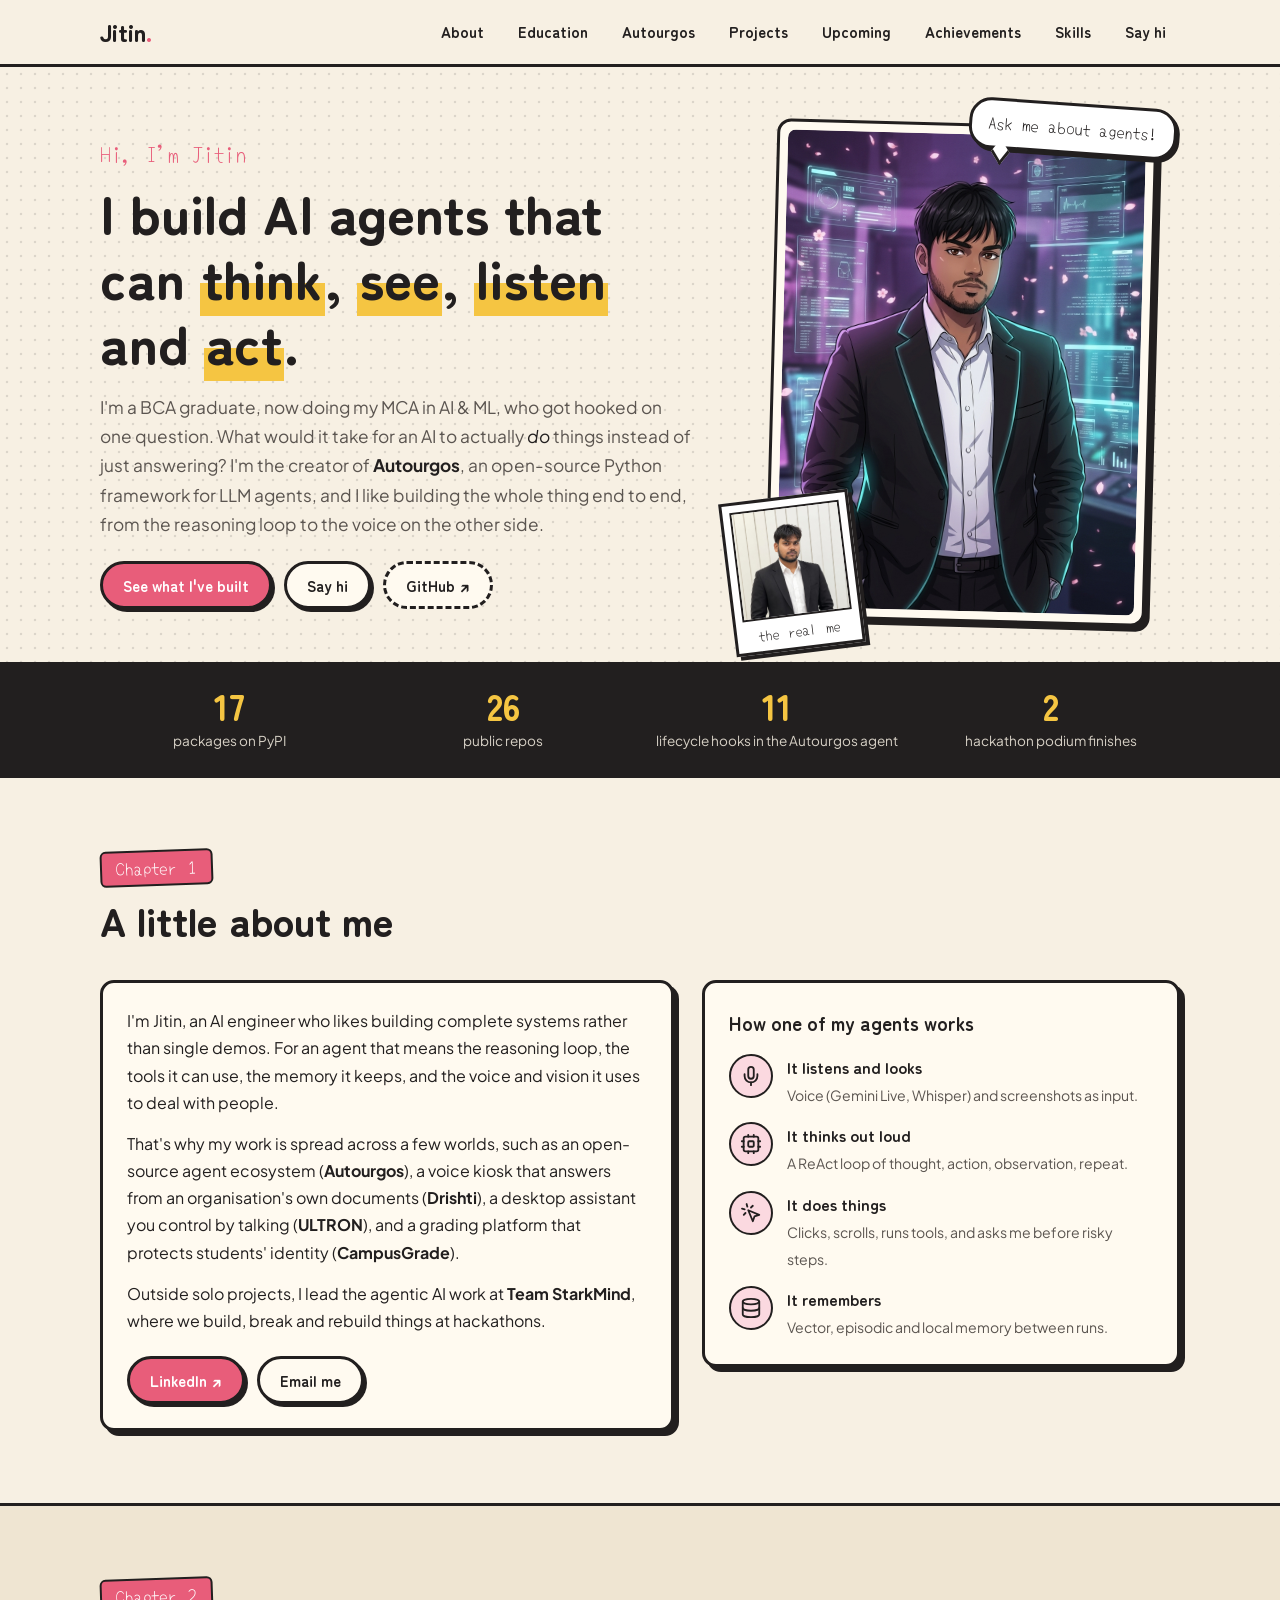
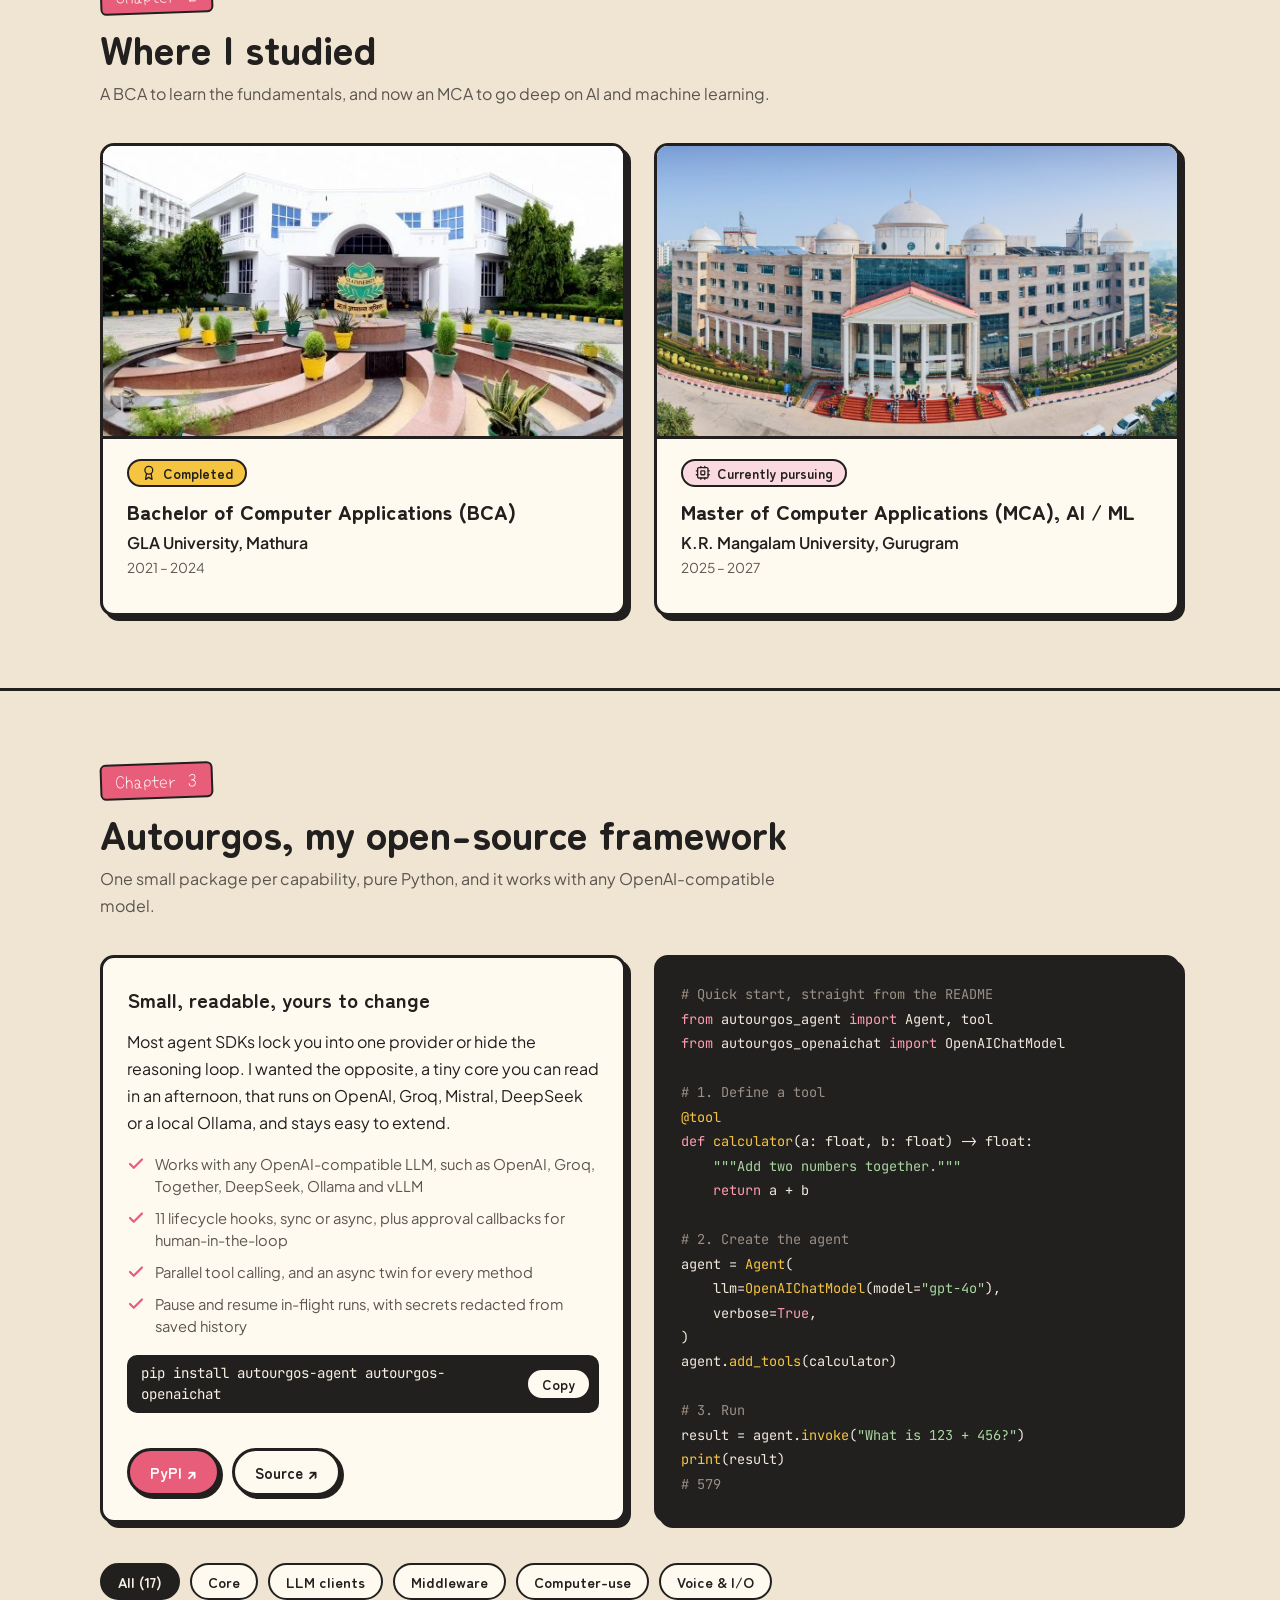
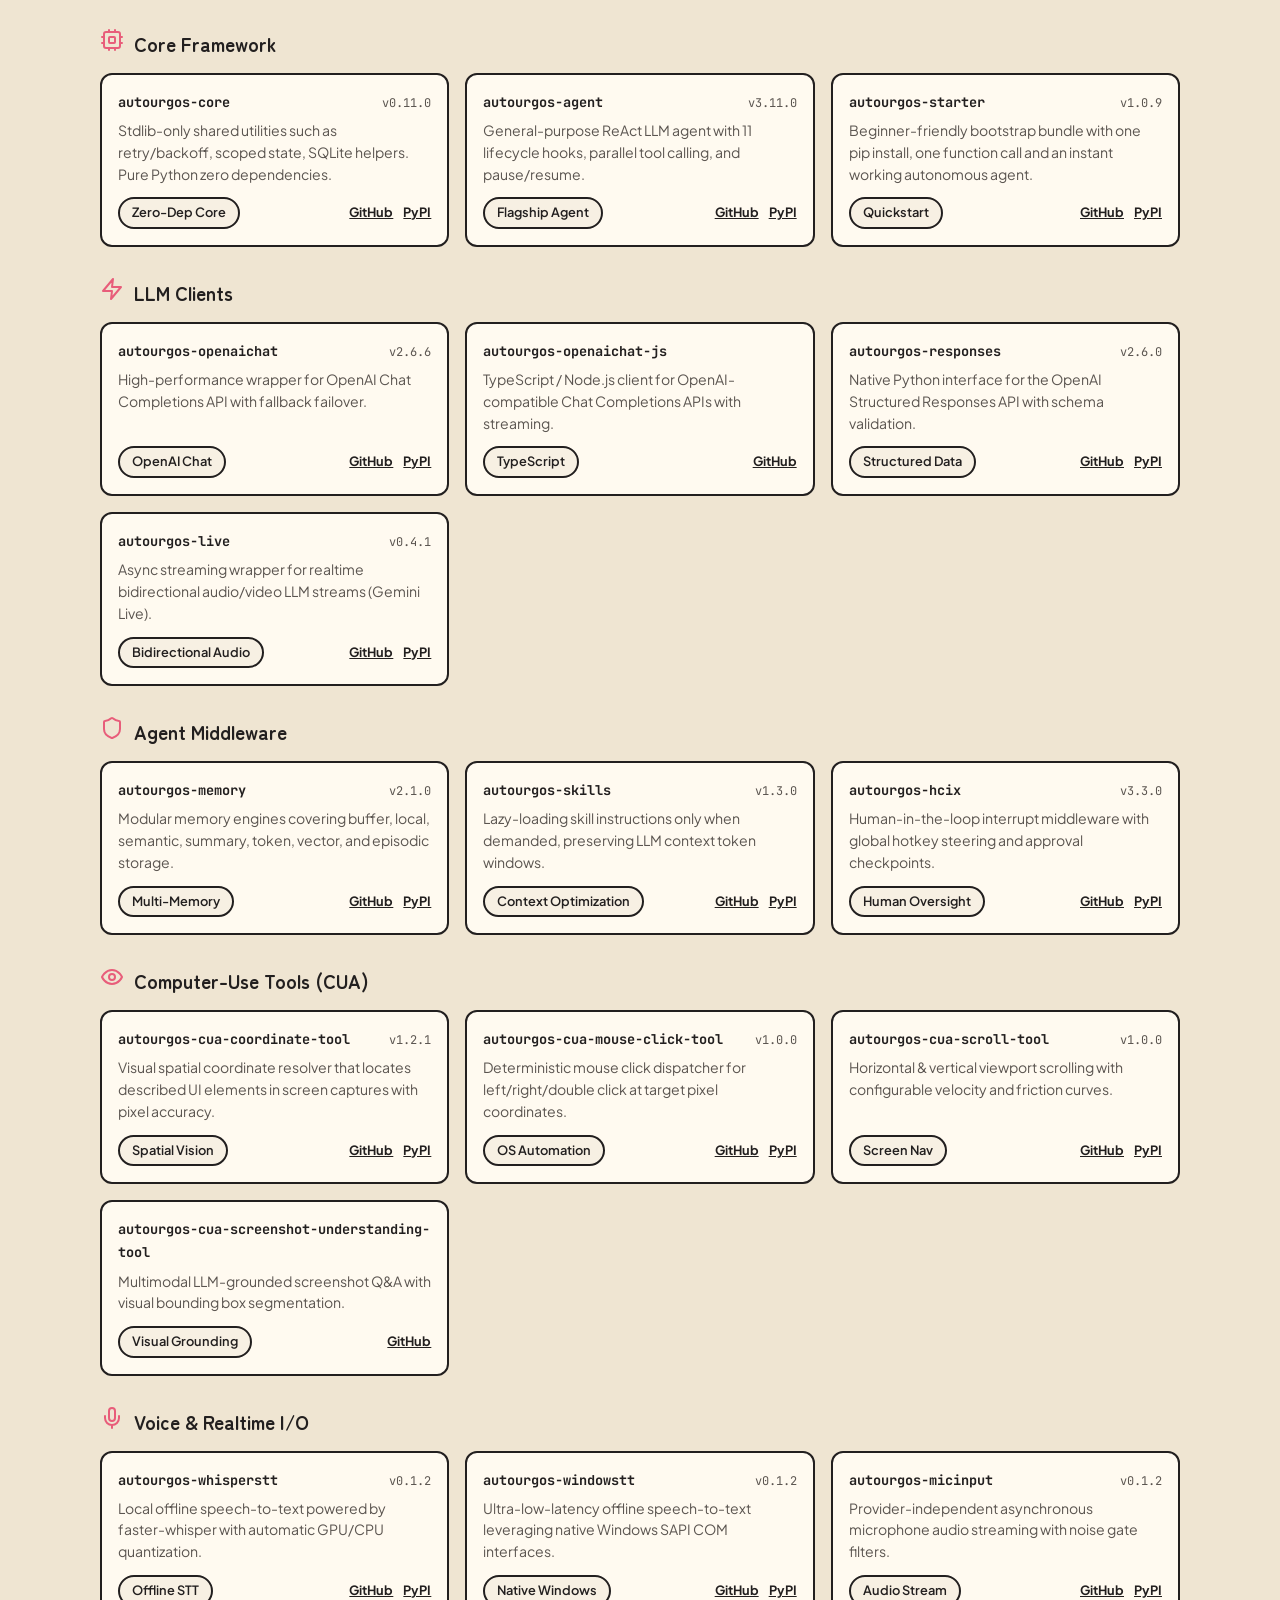
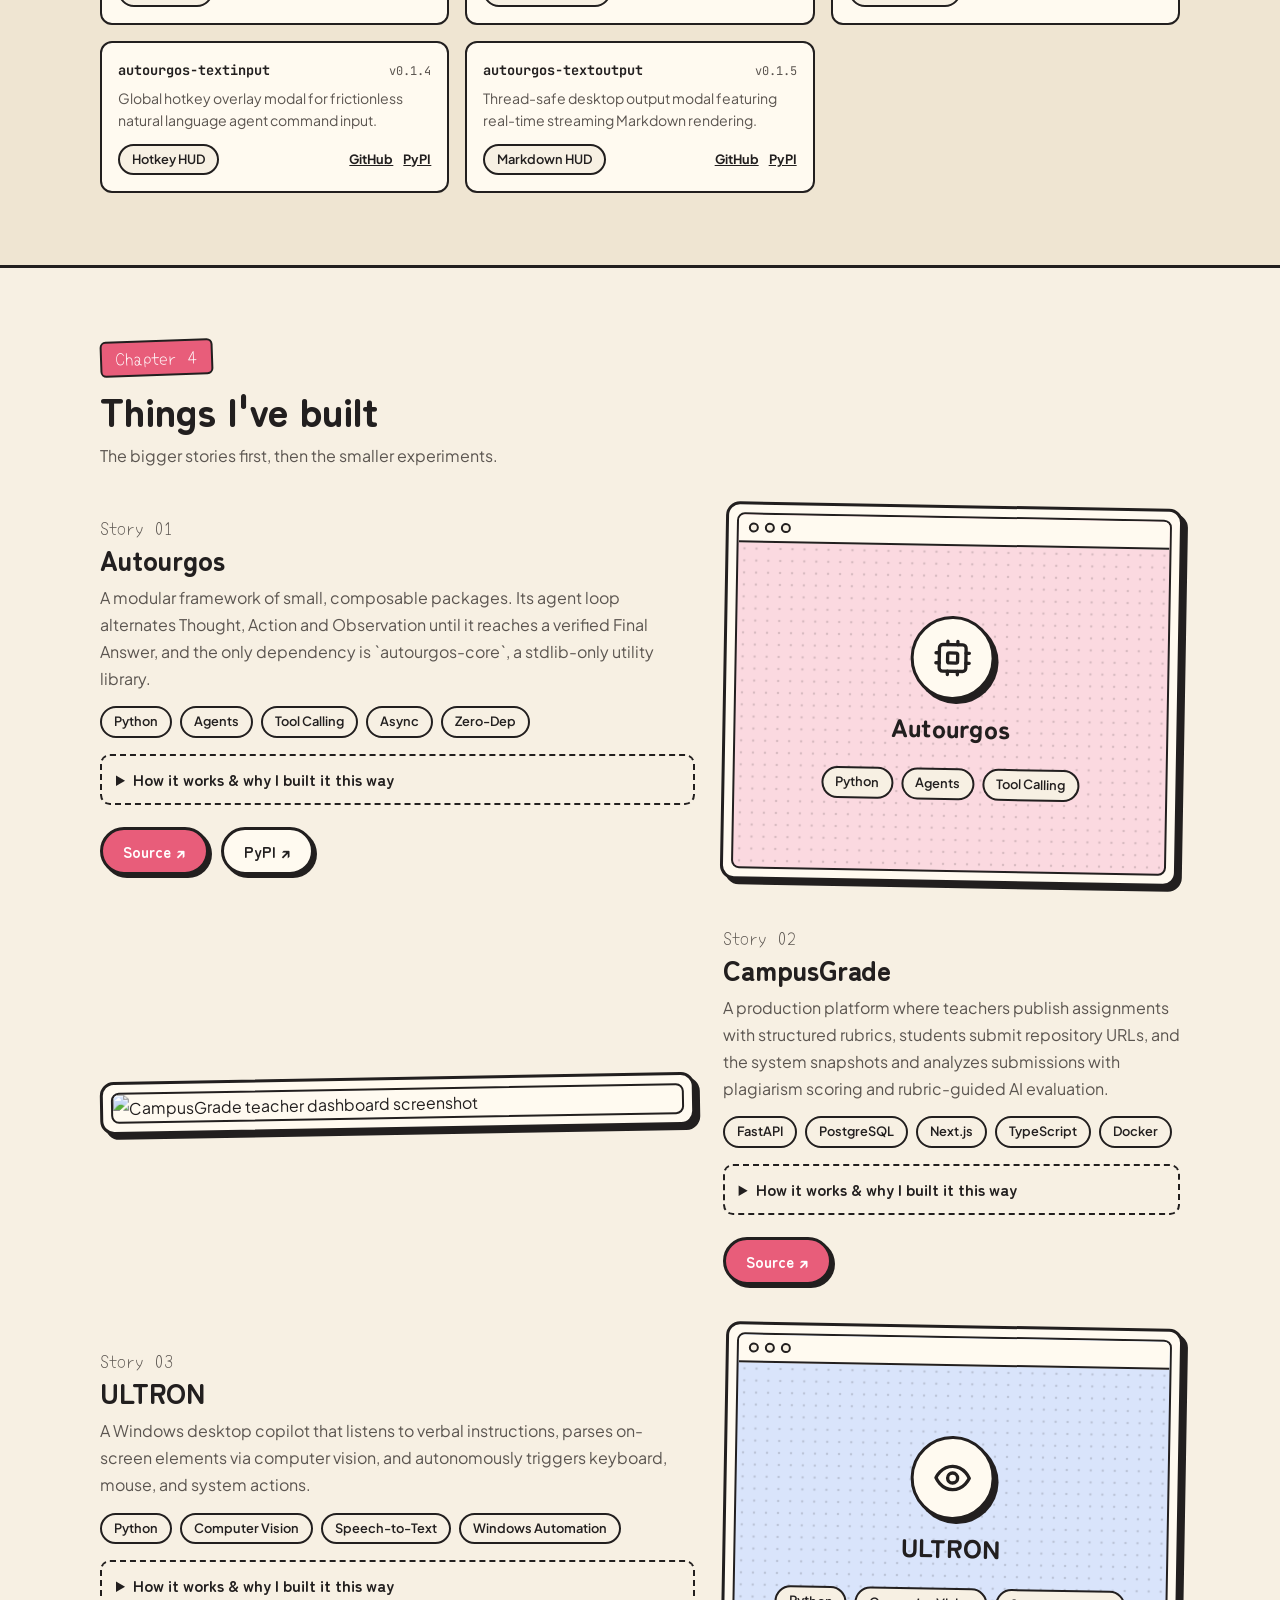
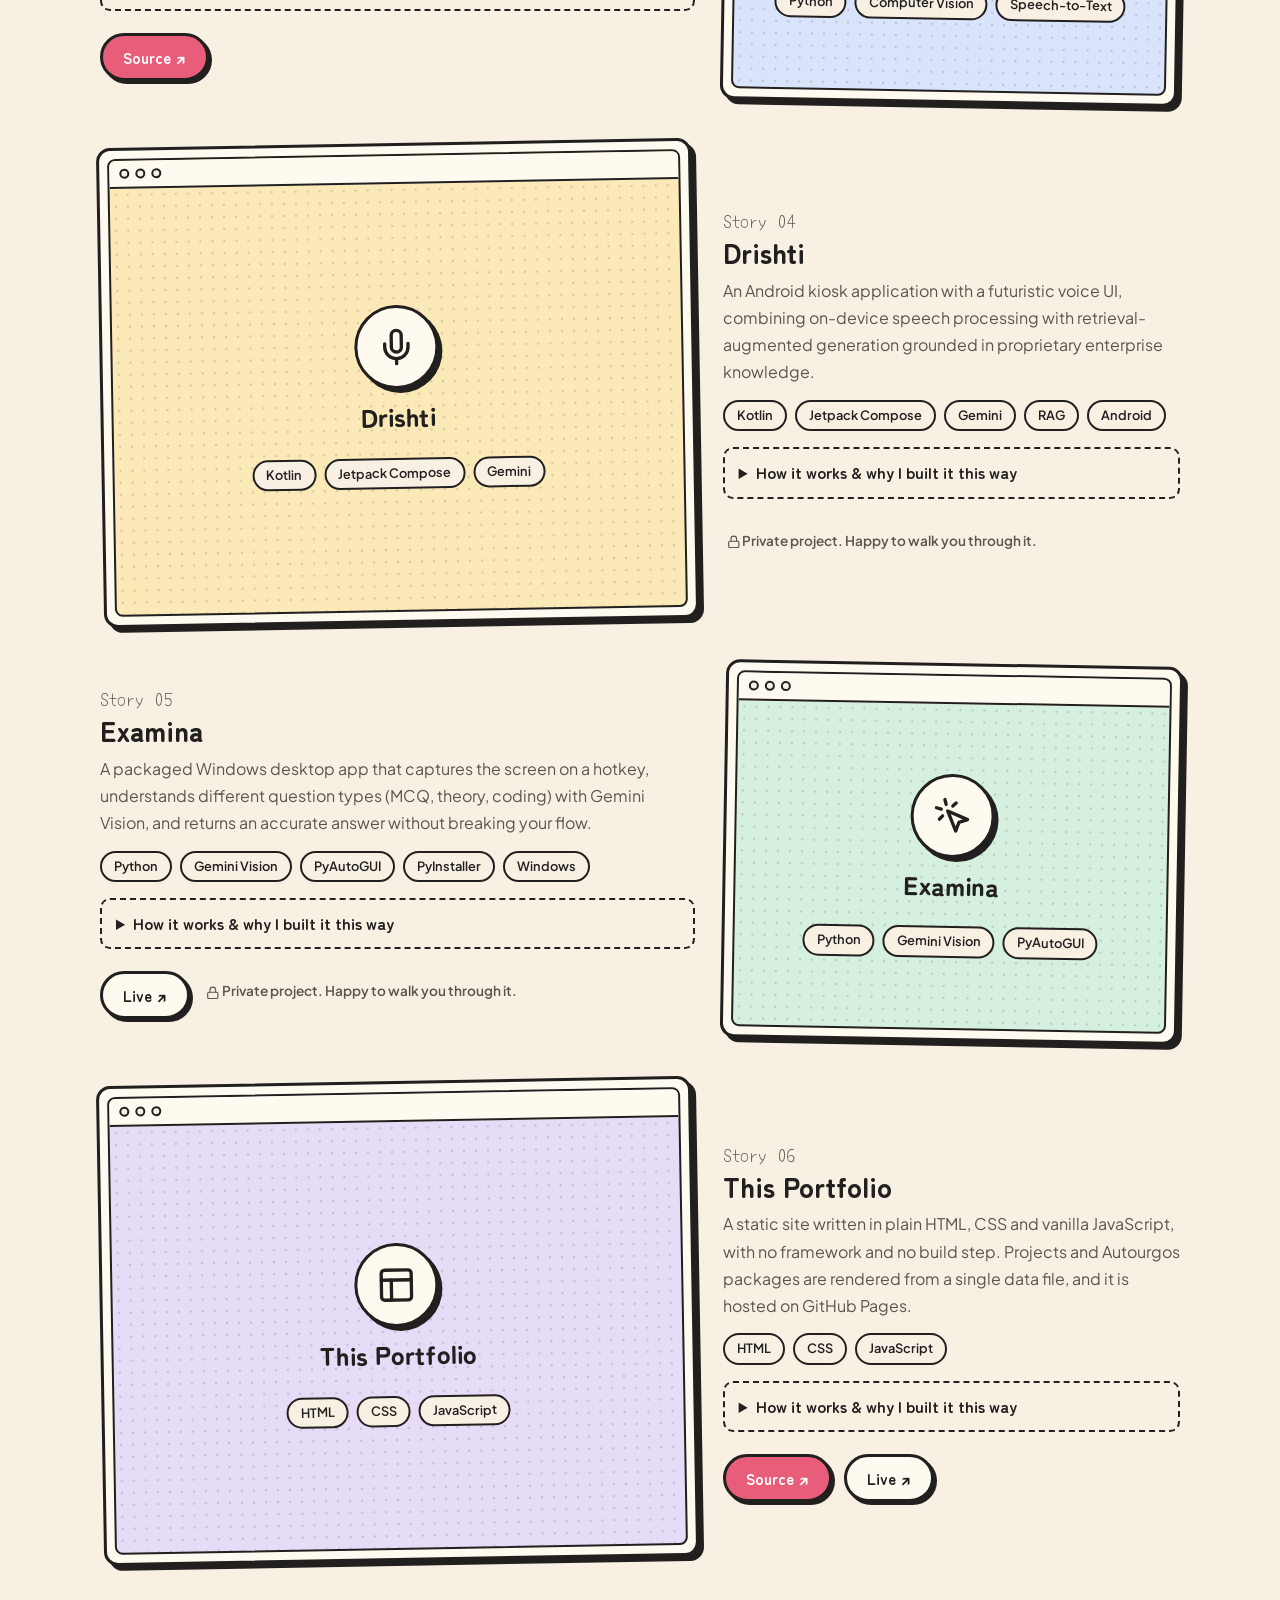
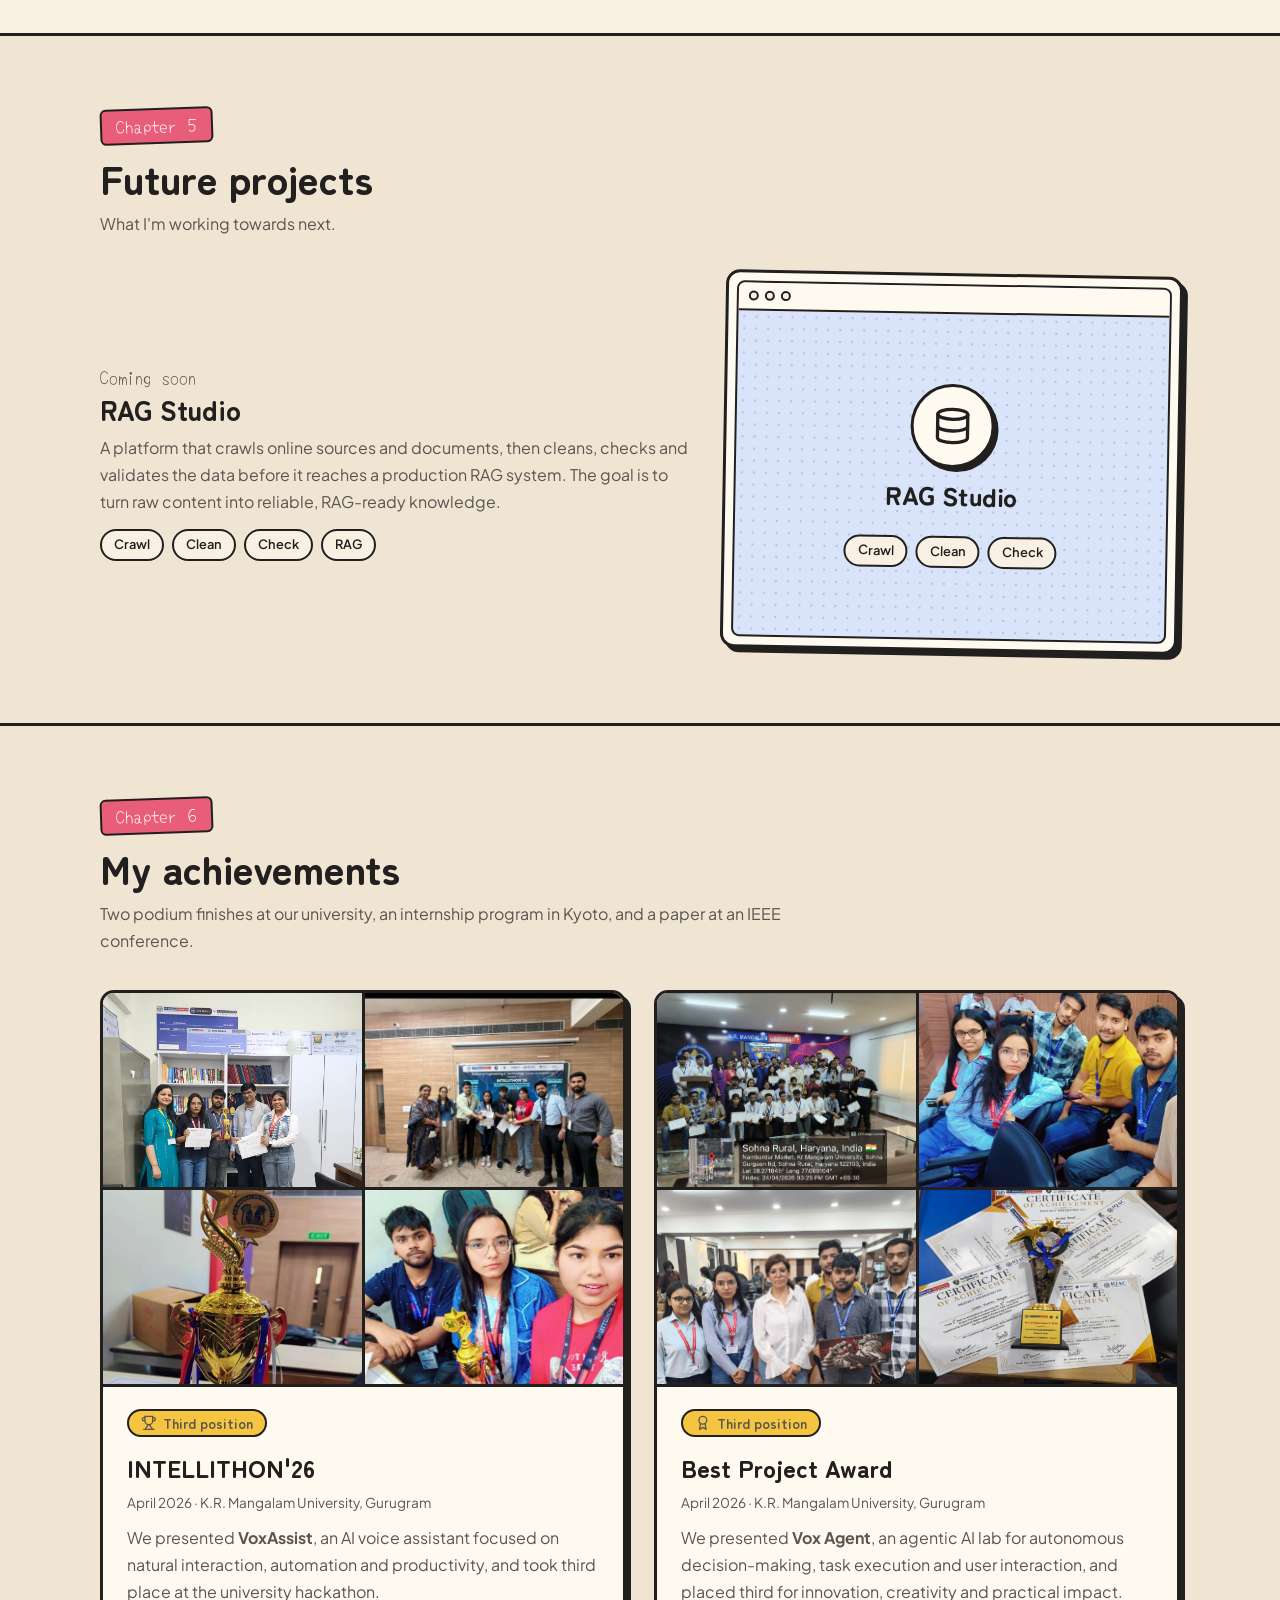
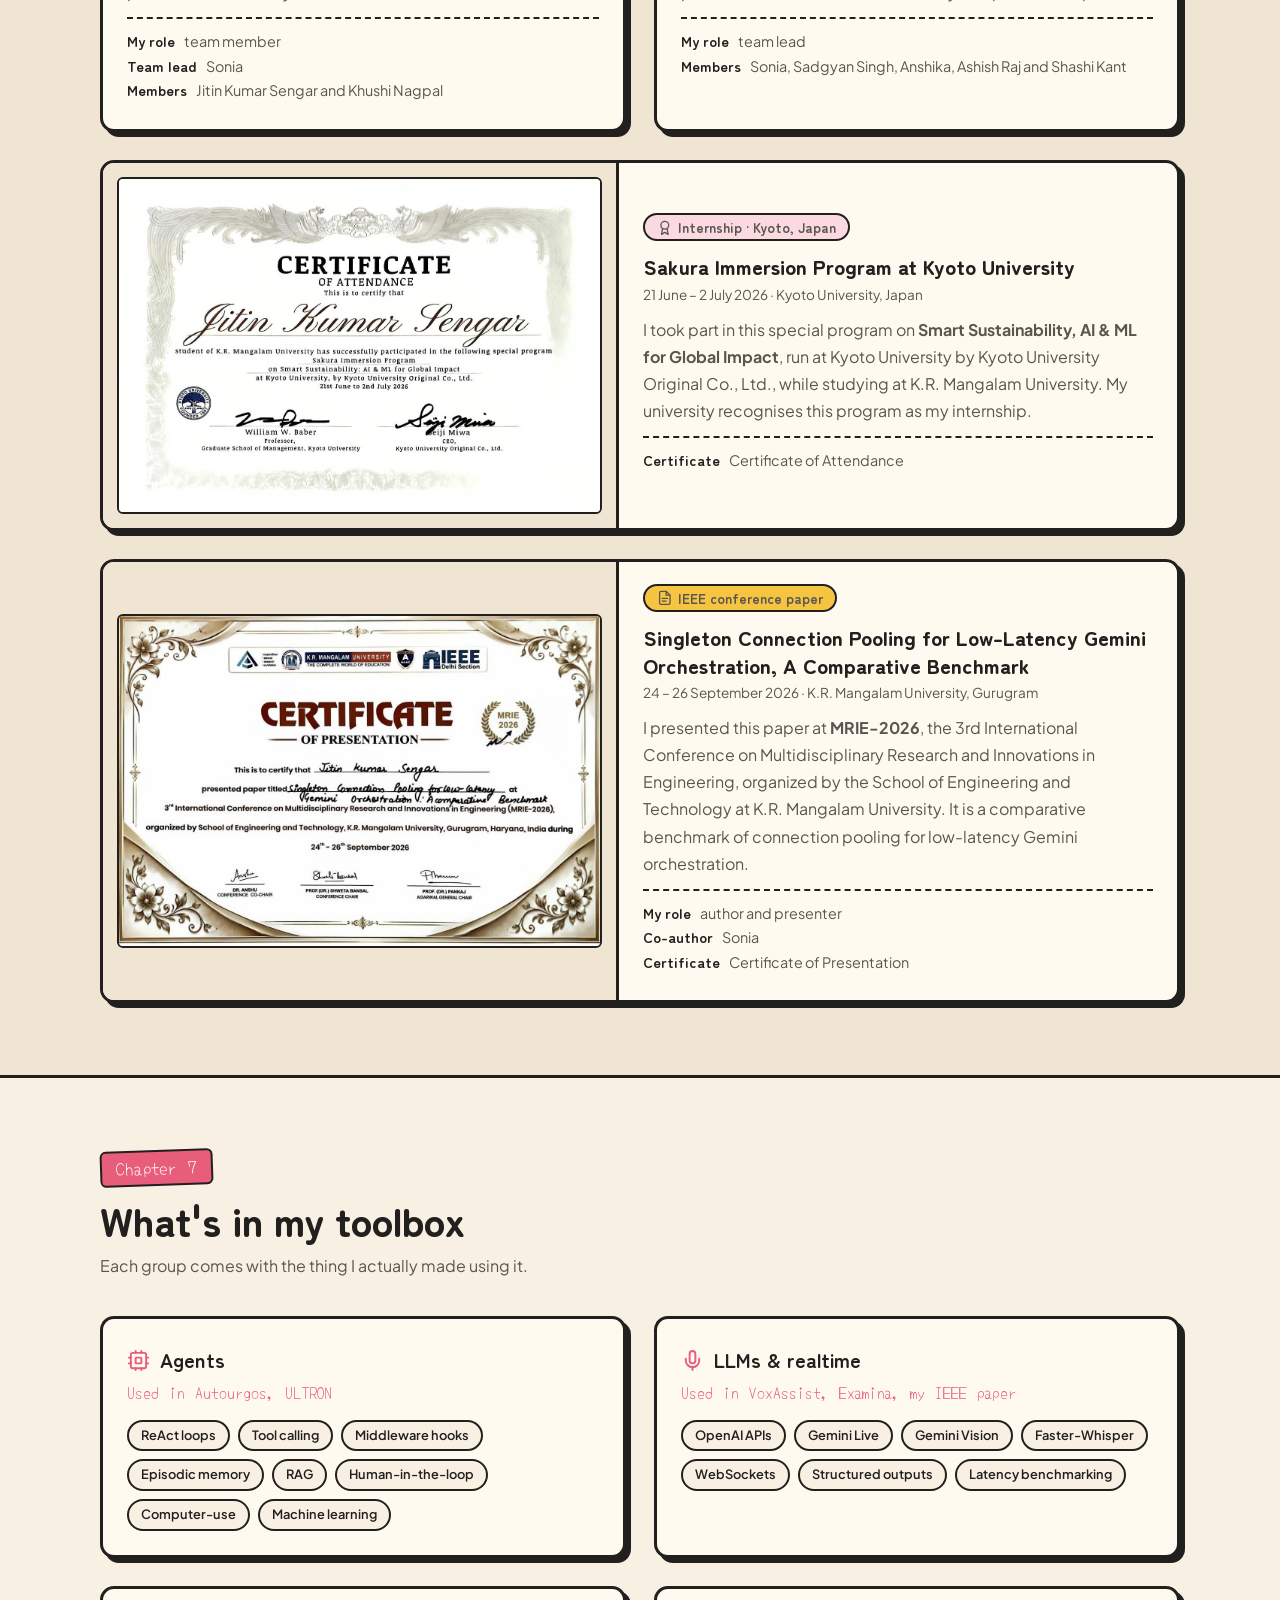
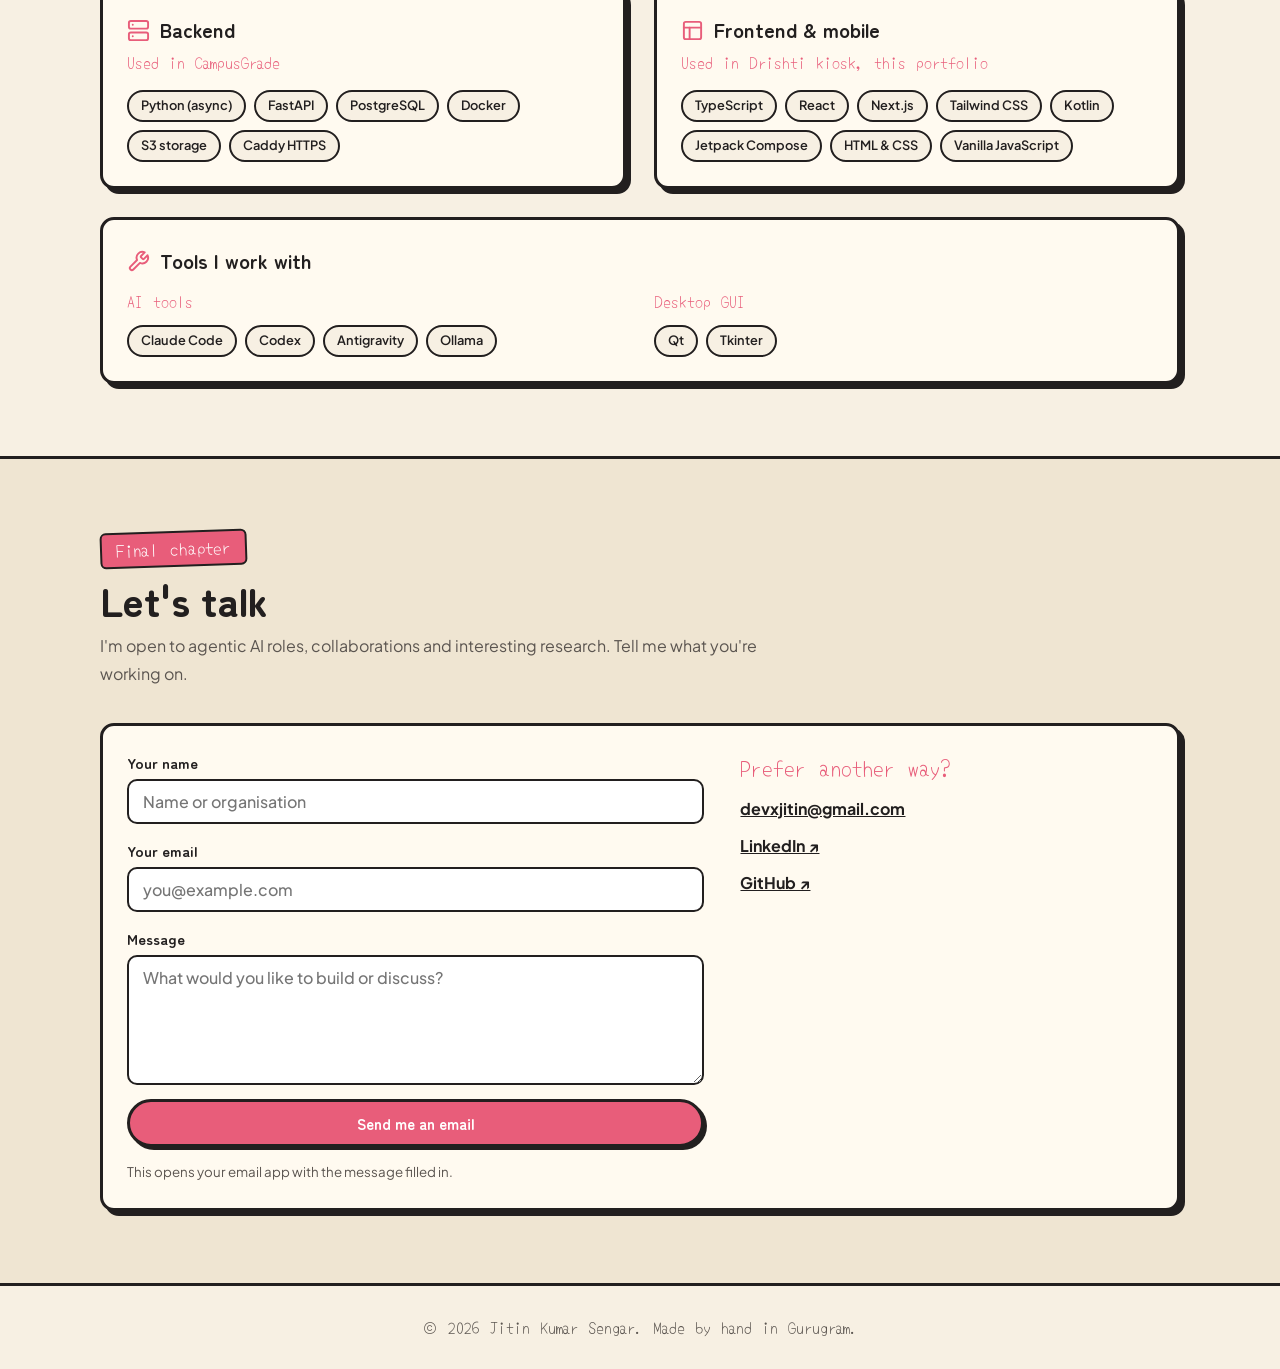
==== commit cb206492: "feat: add future projects, portfolio project, achievements order and copy cleanup - add Future proje" ====
--- a/index.html
+++ b/index.html
@@ -4,9 +4,9 @@
   <meta charset="utf-8">
   <meta name="viewport" content="width=device-width, initial-scale=1">
   <title>Jitin Kumar Sengar · AI Engineer</title>
-  <meta name="description" content="Jitin Kumar Sengar (devxjitin) — AI engineer who builds agents that think, see, listen and act. Creator of Autourgos, an open-source Python framework for LLM agents.">
+  <meta name="description" content="Jitin Kumar Sengar (devxjitin), AI engineer who builds agents that think, see, listen and act. Creator of Autourgos, an open-source Python framework for LLM agents.">
   <meta property="og:title" content="Jitin Kumar Sengar · AI Engineer">
-  <meta property="og:description" content="I build AI agents that can think, see, listen and act. Creator of Autourgos: 17 open-source PyPI packages.">
+  <meta property="og:description" content="I build AI agents that can think, see, listen and act. Creator of Autourgos, with 17 open-source PyPI packages.">
   <meta property="og:type" content="website">
 
   <link rel="preconnect" href="https://fonts.googleapis.com">
@@ -26,6 +26,7 @@
           <li><a href="#education">Education</a></li>
           <li><a href="#autourgos">Autourgos</a></li>
           <li><a href="#projects">Projects</a></li>
+          <li><a href="#future">Upcoming</a></li>
           <li><a href="#team">Achievements</a></li>
           <li><a href="#skills">Skills</a></li>
           <li><a href="#contact">Say hi</a></li>
@@ -43,7 +44,7 @@
           <p class="hand-note">Hi, I'm Jitin</p>
           <h1>I build AI agents that can <mark>think</mark>, <mark>see</mark>, <mark>listen</mark> and <mark>act</mark>.</h1>
           <p class="lead">
-            I'm a BCA graduate, now doing my MCA in AI &amp; ML, who got hooked on one question: what would it take for an AI to actually
+            I'm a BCA graduate, now doing my MCA in AI &amp; ML, who got hooked on one question. What would it take for an AI to actually
             <em>do</em> things instead of just answering? I'm the creator of
             <strong>Autourgos</strong>, an open-source Python framework for LLM agents, and I like building the whole thing end to end, from the reasoning loop to the voice on the other side.
           </p>
@@ -72,7 +73,7 @@
       <div class="wrap facts-row">
         <div class="fact"><b>17</b><span>packages on PyPI</span></div>
         <div class="fact"><b>26</b><span>public repos</span></div>
-        <div class="fact"><b>0</b><span>third-party deps in the Autourgos core</span></div>
+        <div class="fact"><b>11</b><span>lifecycle hooks in the Autourgos agent</span></div>
         <div class="fact"><b>2</b><span>hackathon podium finishes</span></div>
       </div>
     </section>
@@ -91,7 +92,7 @@
               I'm Jitin, an AI engineer who likes building complete systems rather than single demos. For an agent that means the reasoning loop, the tools it can use, the memory it keeps, and the voice and vision it uses to deal with people.
             </p>
             <p>
-              That's why my work is spread across a few worlds: an open-source agent ecosystem (<strong>Autourgos</strong>), a voice kiosk that answers from an organisation's own documents (<strong>Drishti</strong>), a desktop assistant you control by talking (<strong>ULTRON</strong>), and a grading platform that protects students' identity (<strong>CampusGrade</strong>).
+              That's why my work is spread across a few worlds, such as an open-source agent ecosystem (<strong>Autourgos</strong>), a voice kiosk that answers from an organisation's own documents (<strong>Drishti</strong>), a desktop assistant you control by talking (<strong>ULTRON</strong>), and a grading platform that protects students' identity (<strong>CampusGrade</strong>).
             </p>
             <p>
               Outside solo projects, I lead the agentic AI work at <strong>Team StarkMind</strong>, where we build, break and rebuild things at hackathons.
@@ -106,7 +107,7 @@
             <h3>How one of my agents works</h3>
             <ol class="steps">
               <li><span><i class="ico" data-icon="mic"></i></span><div><b>It listens and looks</b><small>Voice (Gemini Live, Whisper) and screenshots as input.</small></div></li>
-              <li><span><i class="ico" data-icon="cpu"></i></span><div><b>It thinks out loud</b><small>A ReAct loop: thought, action, observation, repeat.</small></div></li>
+              <li><span><i class="ico" data-icon="cpu"></i></span><div><b>It thinks out loud</b><small>A ReAct loop of thought, action, observation, repeat.</small></div></li>
               <li><span><i class="ico" data-icon="pointer"></i></span><div><b>It does things</b><small>Clicks, scrolls, runs tools, and asks me before risky steps.</small></div></li>
               <li><span><i class="ico" data-icon="database"></i></span><div><b>It remembers</b><small>Vector, episodic and local memory between runs.</small></div></li>
             </ol>
@@ -161,10 +162,10 @@
           <div class="panel">
             <h3>Small, readable, yours to change</h3>
             <p>
-              Most agent SDKs lock you into one provider or hide the reasoning loop. I wanted the opposite: a tiny core you can read in an afternoon, that runs on OpenAI, Groq, Mistral, DeepSeek or a local Ollama, and stays easy to extend.
+              Most agent SDKs lock you into one provider or hide the reasoning loop. I wanted the opposite, a tiny core you can read in an afternoon, that runs on OpenAI, Groq, Mistral, DeepSeek or a local Ollama, and stays easy to extend.
             </p>
             <ul class="feat-list">
-              <li><i class="ico" data-icon="check"></i><span>Works with any OpenAI-compatible LLM: OpenAI, Groq, Together, DeepSeek, Ollama, vLLM</span></li>
+              <li><i class="ico" data-icon="check"></i><span>Works with any OpenAI-compatible LLM, such as OpenAI, Groq, Together, DeepSeek, Ollama and vLLM</span></li>
               <li><i class="ico" data-icon="check"></i><span>11 lifecycle hooks, sync or async, plus approval callbacks for human-in-the-loop</span></li>
               <li><i class="ico" data-icon="check"></i><span>Parallel tool calling, and an async twin for every method</span></li>
               <li><i class="ico" data-icon="check"></i><span>Pause and resume in-flight runs, with secrets redacted from saved history</span></li>
@@ -231,13 +232,43 @@
       </div>
     </section>
 
+        <!-- FUTURE PROJECTS -->
+    <section id="future" class="block alt">
+      <div class="wrap">
+        <header class="sec-head">
+          <p class="chapter">Chapter 5</p>
+          <h2>Future projects</h2>
+          <p class="sec-desc">What I'm working towards next.</p>
+        </header>
+
+        <article class="project future">
+          <div>
+            <p class="project-no">Coming soon</p>
+            <h3>RAG Studio</h3>
+            <p>A platform that crawls online sources and documents, then cleans, checks and validates the data before it reaches a production RAG system. The goal is to turn raw content into reliable, RAG-ready knowledge.</p>
+            <ul class="chips"><li>Crawl</li><li>Clean</li><li>Check</li><li>RAG</li></ul>
+          </div>
+          <div class="panel project-art">
+            <div class="art-card" style="--tint:#d9e4fb" aria-hidden="true">
+              <div class="art-bar"><i></i><i></i><i></i></div>
+              <div class="art-main">
+                <span class="art-icon"><i class="ico" data-icon="database"></i></span>
+                <strong>RAG Studio</strong>
+                <ul class="chips"><li>Crawl</li><li>Clean</li><li>Check</li></ul>
+              </div>
+            </div>
+          </div>
+        </article>
+      </div>
+    </section>
+
     <!-- TEAM -->
     <section id="team" class="block alt">
       <div class="wrap">
         <header class="sec-head">
-          <p class="chapter">Chapter 5</p>
+          <p class="chapter">Chapter 6</p>
           <h2>My achievements</h2>
-          <p class="sec-desc">Two podium finishes at our university hackathon, a paper at an IEEE conference, and a study program in Kyoto.</p>
+          <p class="sec-desc">Two podium finishes at our university, an internship program in Kyoto, and a paper at an IEEE conference.</p>
         </header>
 
         <div class="achievements">
@@ -251,12 +282,11 @@
             <div class="ach-body">
               <p class="ach-badge"><i class="ico" data-icon="trophy"></i> Third position</p>
               <h3>INTELLITHON'26</h3>
-              <p class="ach-meta">24 April 2026 · K.R. Mangalam University, Gurugram</p>
+              <p class="ach-meta">April 2026 · K.R. Mangalam University, Gurugram</p>
               <p>We presented <strong>VoxAssist</strong>, an AI voice assistant focused on natural interaction, automation and productivity, and took third place at the university hackathon.</p>
-              <p class="ach-team"><b>My role:</b> team member<br><b>Team lead:</b> Sonia<br><b>Members:</b> Jitin Kumar Sengar and Khushi Nagpal</p>
-            </div>
-          </article>
-
+              <p class="ach-team"><b>My role</b> team member<br><b>Team lead</b> Sonia<br><b>Members</b> Jitin Kumar Sengar and Khushi Nagpal</p>
+            </div>
+          </article>
           <article class="panel achievement">
             <div class="gallery" data-gallery>
               <button type="button" class="shot" data-full="images/achievements/best-project-ceremony-1.jpeg"><img src="images/achievements/best-project-ceremony-1.jpeg" alt="Best Project Award ceremony group photo at K.R. Mangalam University" loading="lazy"></button>
@@ -267,35 +297,33 @@
             <div class="ach-body">
               <p class="ach-badge"><i class="ico" data-icon="award"></i> Third position</p>
               <h3>Best Project Award</h3>
-              <p class="ach-meta">24 April 2026 · K.R. Mangalam University, Gurugram</p>
+              <p class="ach-meta">April 2026 · K.R. Mangalam University, Gurugram</p>
               <p>We presented <strong>Vox Agent</strong>, an agentic AI lab for autonomous decision-making, task execution and user interaction, and placed third for innovation, creativity and practical impact.</p>
-              <p class="ach-team"><b>My role:</b> team lead<br><b>Members:</b> Sonia, Sadgyan Singh, Anshika, Ashish Raj and Shashi Kant</p>
-            </div>
-          </article>
-
+              <p class="ach-team"><b>My role</b> team lead<br><b>Members</b> Sonia, Sadgyan Singh, Anshika, Ashish Raj and Shashi Kant</p>
+            </div>
+          </article>
+          <article class="panel achievement ach-wide">
+            <div class="cert">
+              <button type="button" class="shot" data-full="images/achievements/kyoto-sakura-program-certificate.jpg"><img src="images/achievements/kyoto-sakura-program-certificate.jpg" alt="Certificate of attendance for the Sakura Immersion Program at Kyoto University" loading="lazy"></button>
+            </div>
+            <div class="ach-body">
+              <p class="ach-badge now"><i class="ico" data-icon="award"></i> Internship · Kyoto, Japan</p>
+              <h3>Sakura Immersion Program at Kyoto University</h3>
+              <p class="ach-meta">21 June – 2 July 2026 · Kyoto University, Japan</p>
+              <p>I took part in this special program on <strong>Smart Sustainability, AI &amp; ML for Global Impact</strong>, run at Kyoto University by Kyoto University Original Co., Ltd., while studying at K.R. Mangalam University. My university recognises this program as my internship.</p>
+              <p class="ach-team"><b>Certificate</b> Certificate of Attendance</p>
+            </div>
+          </article>
           <article class="panel achievement ach-wide">
             <div class="cert">
               <button type="button" class="shot" data-full="images/achievements/ieee-mrie-2026-certificate.jpeg"><img src="images/achievements/ieee-mrie-2026-certificate.jpeg" alt="Certificate of presentation for my paper at MRIE-2026, K.R. Mangalam University" loading="lazy"></button>
             </div>
             <div class="ach-body">
               <p class="ach-badge"><i class="ico" data-icon="file"></i> IEEE conference paper</p>
-              <h3>Singleton Connection Pooling for Low-Latency Gemini Orchestration: A Comparative Benchmark</h3>
+              <h3>Singleton Connection Pooling for Low-Latency Gemini Orchestration, A Comparative Benchmark</h3>
               <p class="ach-meta">24 – 26 September 2026 · K.R. Mangalam University, Gurugram</p>
               <p>I presented this paper at <strong>MRIE-2026</strong>, the 3rd International Conference on Multidisciplinary Research and Innovations in Engineering, organized by the School of Engineering and Technology at K.R. Mangalam University. It is a comparative benchmark of connection pooling for low-latency Gemini orchestration.</p>
-              <p class="ach-team"><b>My role:</b> author and presenter<br><b>Co-author:</b> Sonia<br><b>Certificate:</b> Certificate of Presentation</p>
-            </div>
-          </article>
-
-          <article class="panel achievement ach-wide">
-            <div class="cert">
-              <button type="button" class="shot" data-full="images/achievements/kyoto-sakura-program-certificate.jpg"><img src="images/achievements/kyoto-sakura-program-certificate.jpg" alt="Certificate of attendance for the Sakura Immersion Program at Kyoto University" loading="lazy"></button>
-            </div>
-            <div class="ach-body">
-              <p class="ach-badge now"><i class="ico" data-icon="award"></i> Kyoto, Japan</p>
-              <h3>Sakura Immersion Program at Kyoto University</h3>
-              <p class="ach-meta">21 June – 2 July 2026 · Kyoto University, Japan</p>
-              <p>I took part in this special program on <strong>Smart Sustainability: AI &amp; ML for Global Impact</strong>, run at Kyoto University by Kyoto University Original Co., Ltd., while studying at K.R. Mangalam University.</p>
-              <p class="ach-team"><b>Certificate:</b> Certificate of Attendance</p>
+              <p class="ach-team"><b>My role</b> author and presenter<br><b>Co-author</b> Sonia<br><b>Certificate</b> Certificate of Presentation</p>
             </div>
           </article>
         </div>
@@ -311,7 +339,7 @@
     <section id="skills" class="block">
       <div class="wrap">
         <header class="sec-head">
-          <p class="chapter">Chapter 6</p>
+          <p class="chapter">Chapter 7</p>
           <h2>What's in my toolbox</h2>
           <p class="sec-desc">Each group comes with the thing I actually made using it.</p>
         </header>
@@ -319,30 +347,30 @@
         <div class="skills-grid">
           <article class="panel skill">
             <h3><i class="ico" data-icon="cpu"></i> Agents</h3>
-            <p class="skill-proof">Made: Autourgos, ULTRON</p>
+            <p class="skill-proof">Used in Autourgos, ULTRON</p>
             <ul class="chips">
-              <li>ReAct loops</li><li>Tool calling</li><li>Middleware hooks</li><li>Episodic memory</li><li>RAG</li><li>Human-in-the-loop</li><li>Computer-use</li>
+              <li>ReAct loops</li><li>Tool calling</li><li>Middleware hooks</li><li>Episodic memory</li><li>RAG</li><li>Human-in-the-loop</li><li>Computer-use</li><li>Machine learning</li>
             </ul>
           </article>
           <article class="panel skill">
             <h3><i class="ico" data-icon="mic"></i> LLMs &amp; realtime</h3>
-            <p class="skill-proof">Made: VoxAssist</p>
+            <p class="skill-proof">Used in VoxAssist, Examina, my IEEE paper</p>
             <ul class="chips">
-              <li>OpenAI APIs</li><li>Gemini Live</li><li>Gemini Vision</li><li>Faster-Whisper</li><li>WebSockets</li><li>Structured outputs</li>
+              <li>OpenAI APIs</li><li>Gemini Live</li><li>Gemini Vision</li><li>Faster-Whisper</li><li>WebSockets</li><li>Structured outputs</li><li>Latency benchmarking</li>
             </ul>
           </article>
           <article class="panel skill">
             <h3><i class="ico" data-icon="server"></i> Backend</h3>
-            <p class="skill-proof">Made: CampusGrade</p>
+            <p class="skill-proof">Used in CampusGrade</p>
             <ul class="chips">
               <li>Python (async)</li><li>FastAPI</li><li>PostgreSQL</li><li>Docker</li><li>S3 storage</li><li>Caddy HTTPS</li>
             </ul>
           </article>
           <article class="panel skill">
             <h3><i class="ico" data-icon="layout"></i> Frontend &amp; mobile</h3>
-            <p class="skill-proof">Made: Drishti kiosk, Examina</p>
+            <p class="skill-proof">Used in Drishti kiosk, this portfolio</p>
             <ul class="chips">
-              <li>TypeScript</li><li>React</li><li>Next.js</li><li>Tailwind CSS</li><li>Kotlin</li><li>Jetpack Compose</li>
+              <li>TypeScript</li><li>React</li><li>Next.js</li><li>Tailwind CSS</li><li>Kotlin</li><li>Jetpack Compose</li><li>HTML &amp; CSS</li><li>Vanilla JavaScript</li>
             </ul>
           </article>
           <article class="panel skill skill-wide">
--- a/styles.css
+++ b/styles.css
@@ -1,5 +1,5 @@
 /* ==========================================================================
-   Warm manga portfolio — Jitin Kumar Sengar
+   Warm manga portfolio - Jitin Kumar Sengar
    Paper-cream pages, ink outlines, halftone dots, one sakura accent.
    ========================================================================== */
 
@@ -196,7 +196,7 @@
   margin-top: 18px; padding: 8px 8px 8px 14px;
   background: var(--ink); color: var(--paper); border-radius: 10px;
 }
-.install code { font-family: var(--font-mono); font-size: .9rem; overflow-x: auto; white-space: nowrap; }
+.install code { font-family: var(--font-mono); font-size: .88rem; white-space: normal; overflow-wrap: anywhere; line-height: 1.5; }
 .install .btn { box-shadow: none; border-width: 2px; }
 .code {
   font-family: var(--font-mono); font-size: .85rem; line-height: 1.8;
@@ -411,3 +411,7 @@
   .ach-wide { flex-direction: column; }
   .ach-wide .cert { flex-basis: auto; border-right: 0; border-bottom: var(--line); }
 }
+
+.project.future .project-art { order: 0; transform: rotate(1deg); }
+
+.ach-team b { margin-right: .5em; }
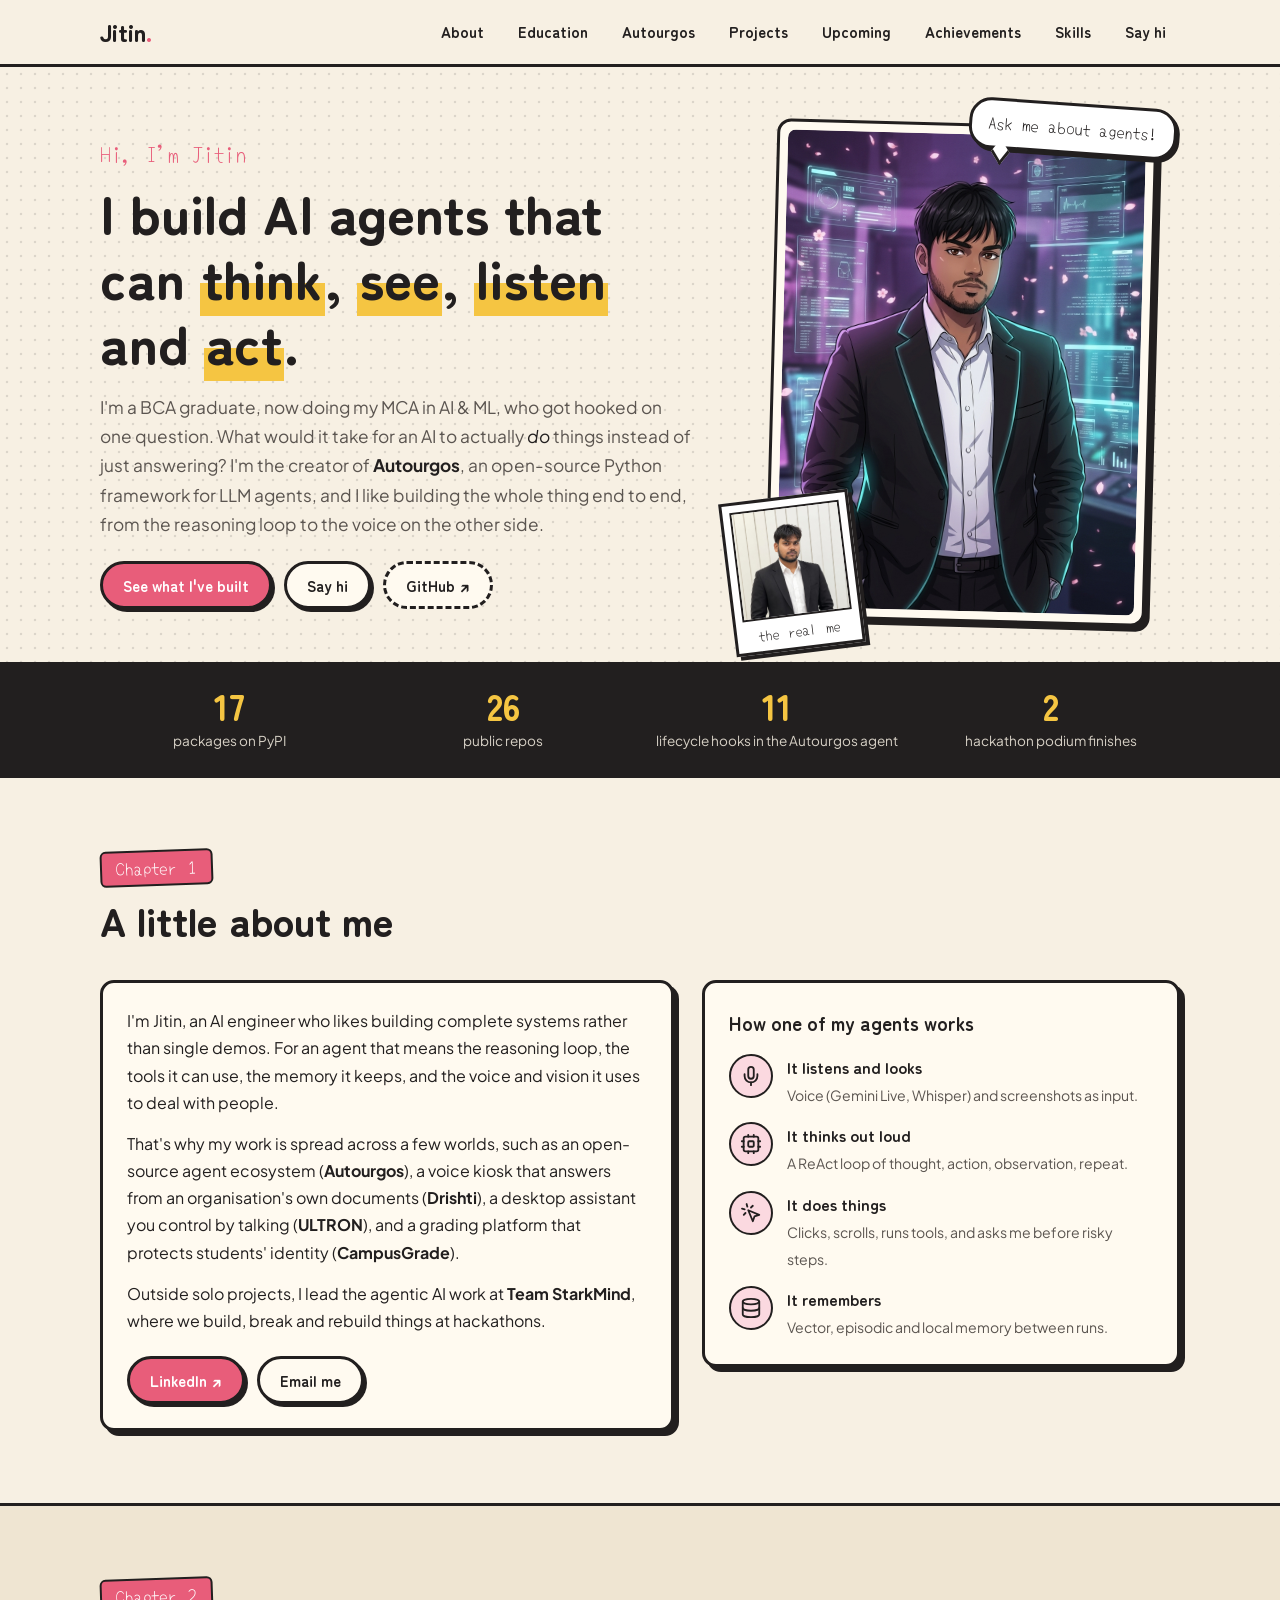
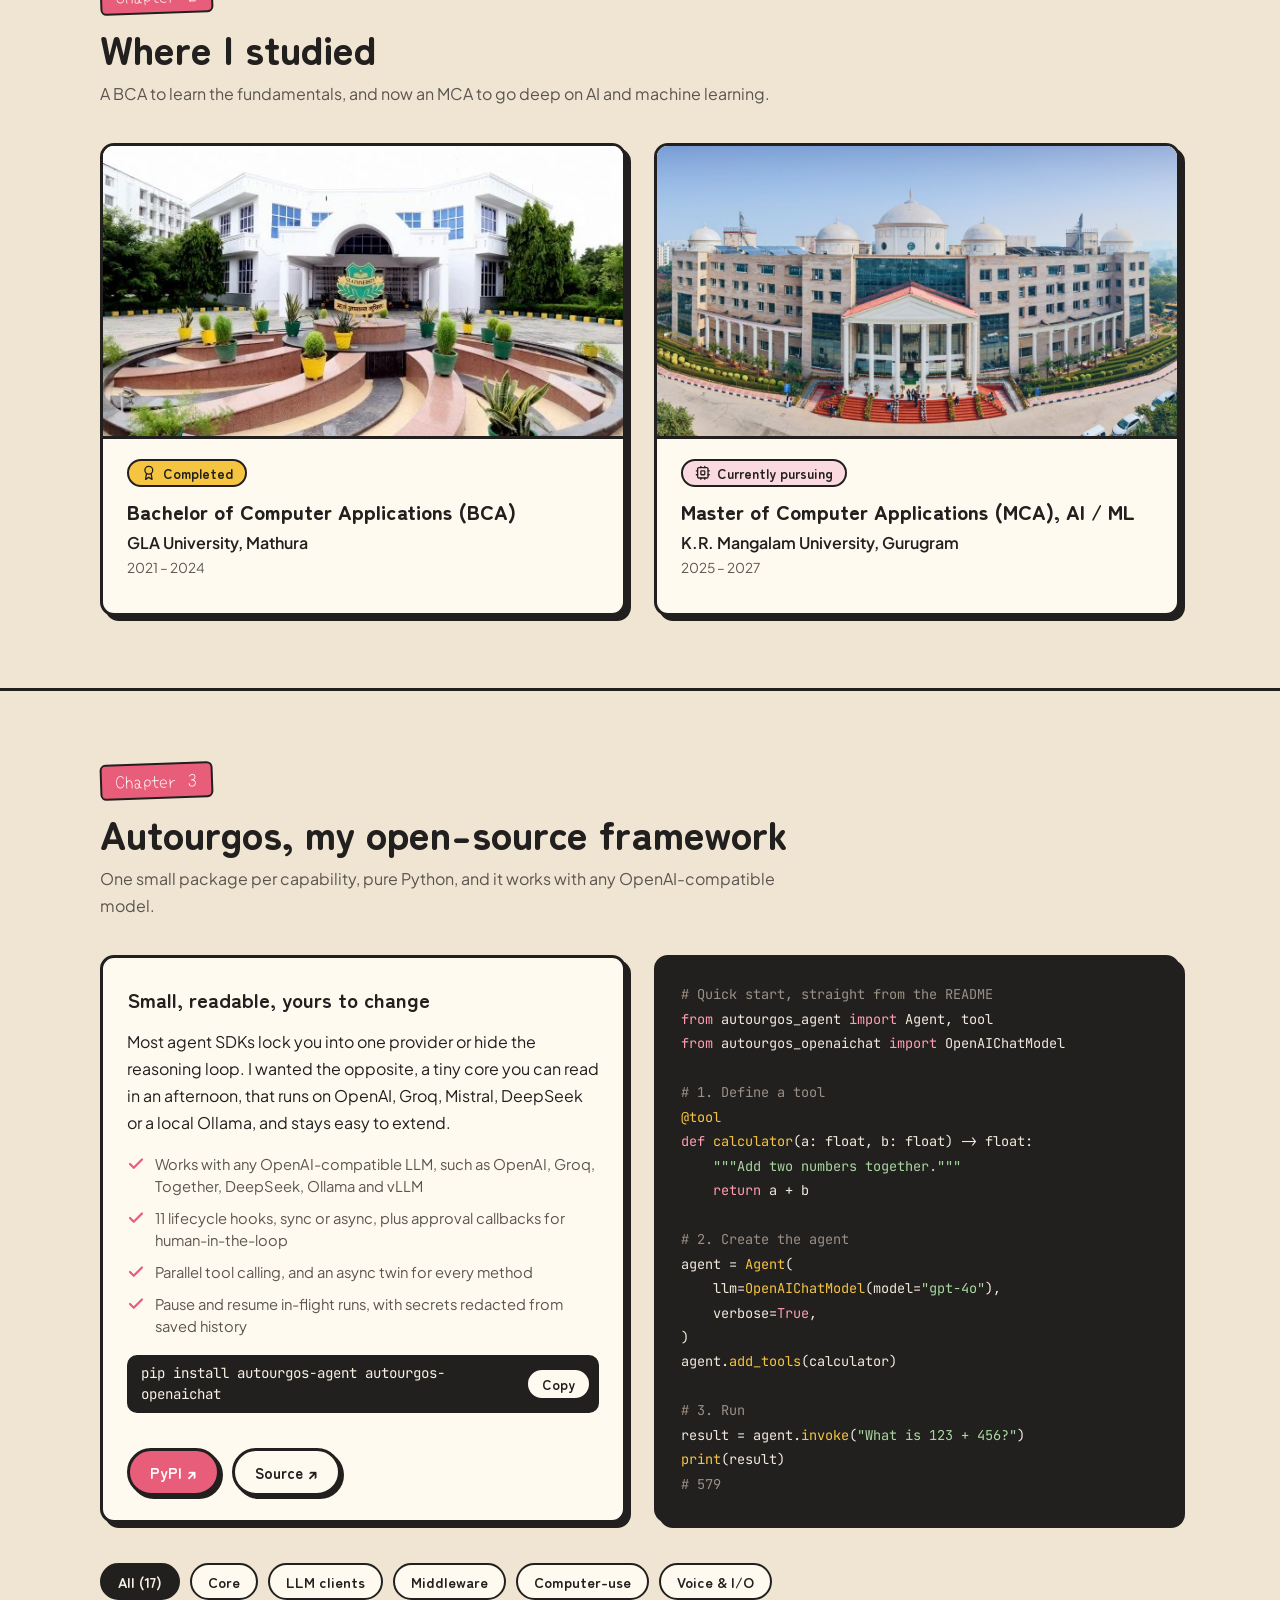
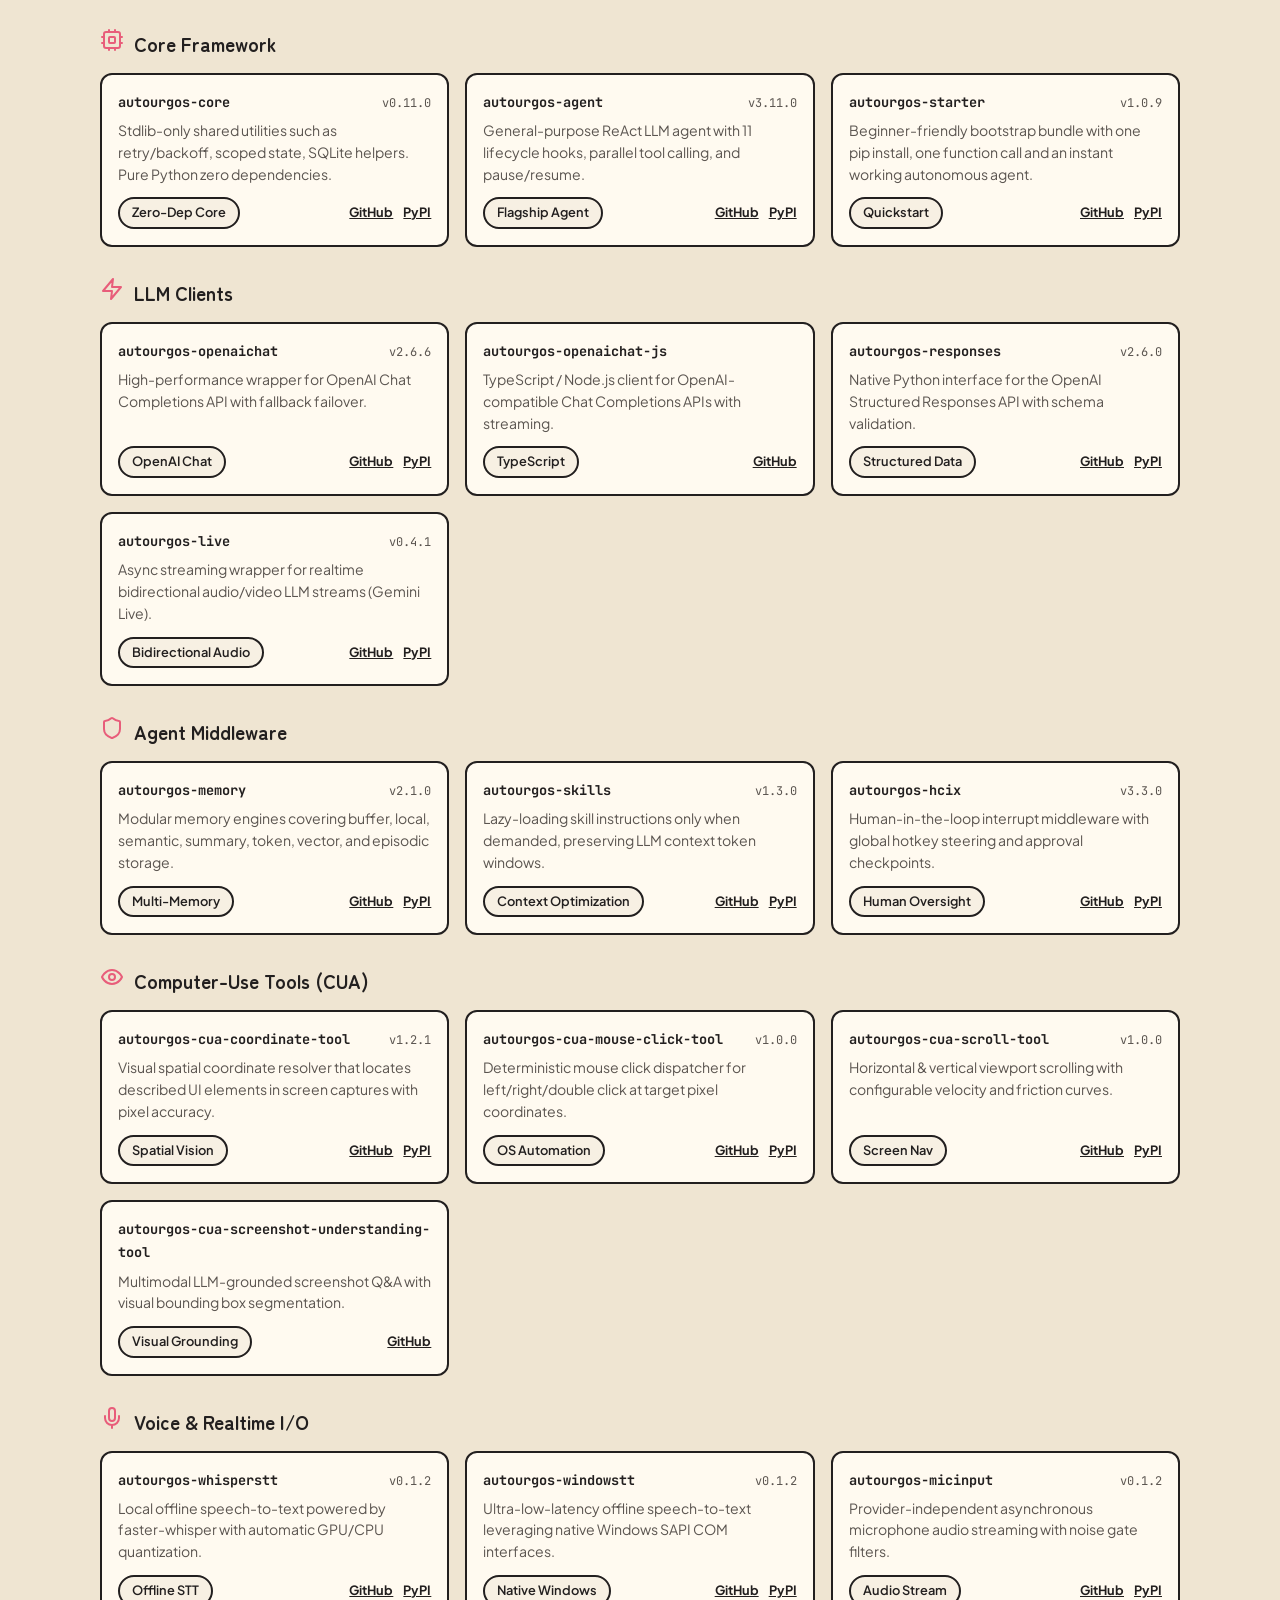
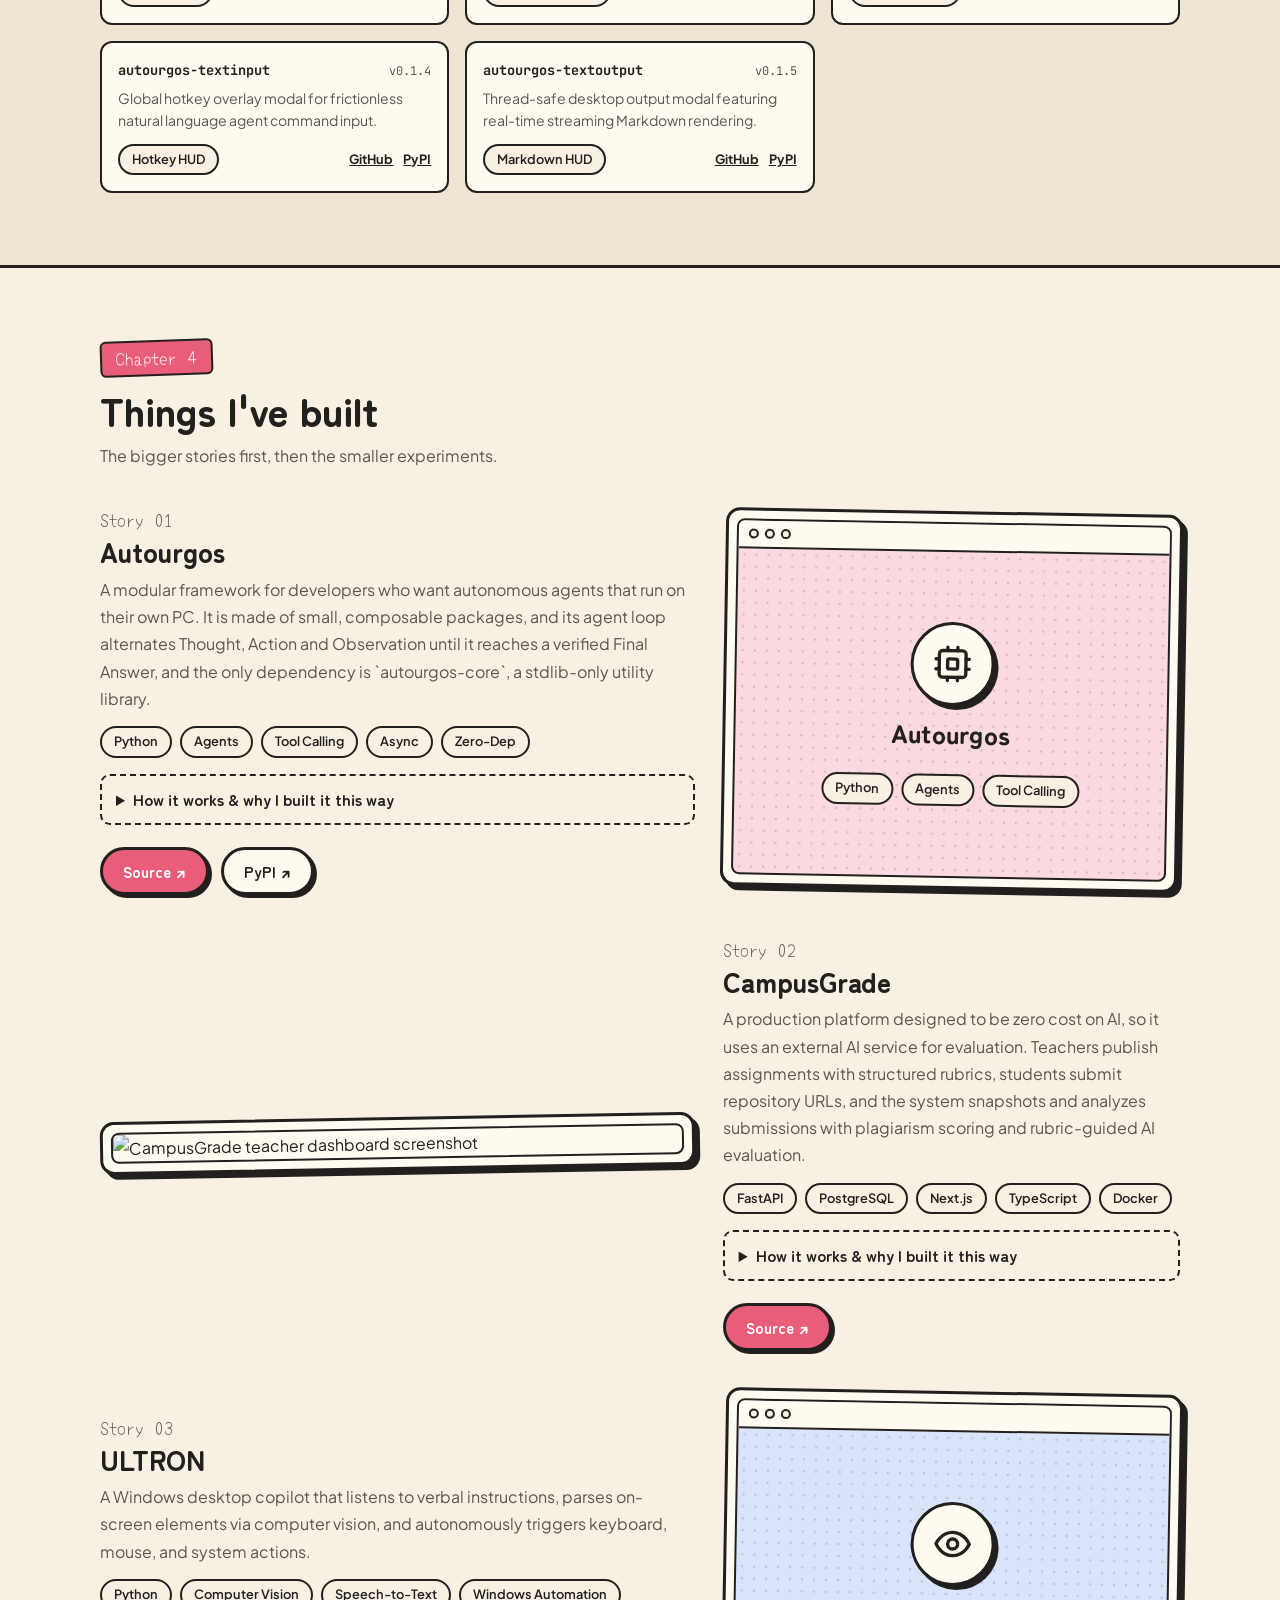
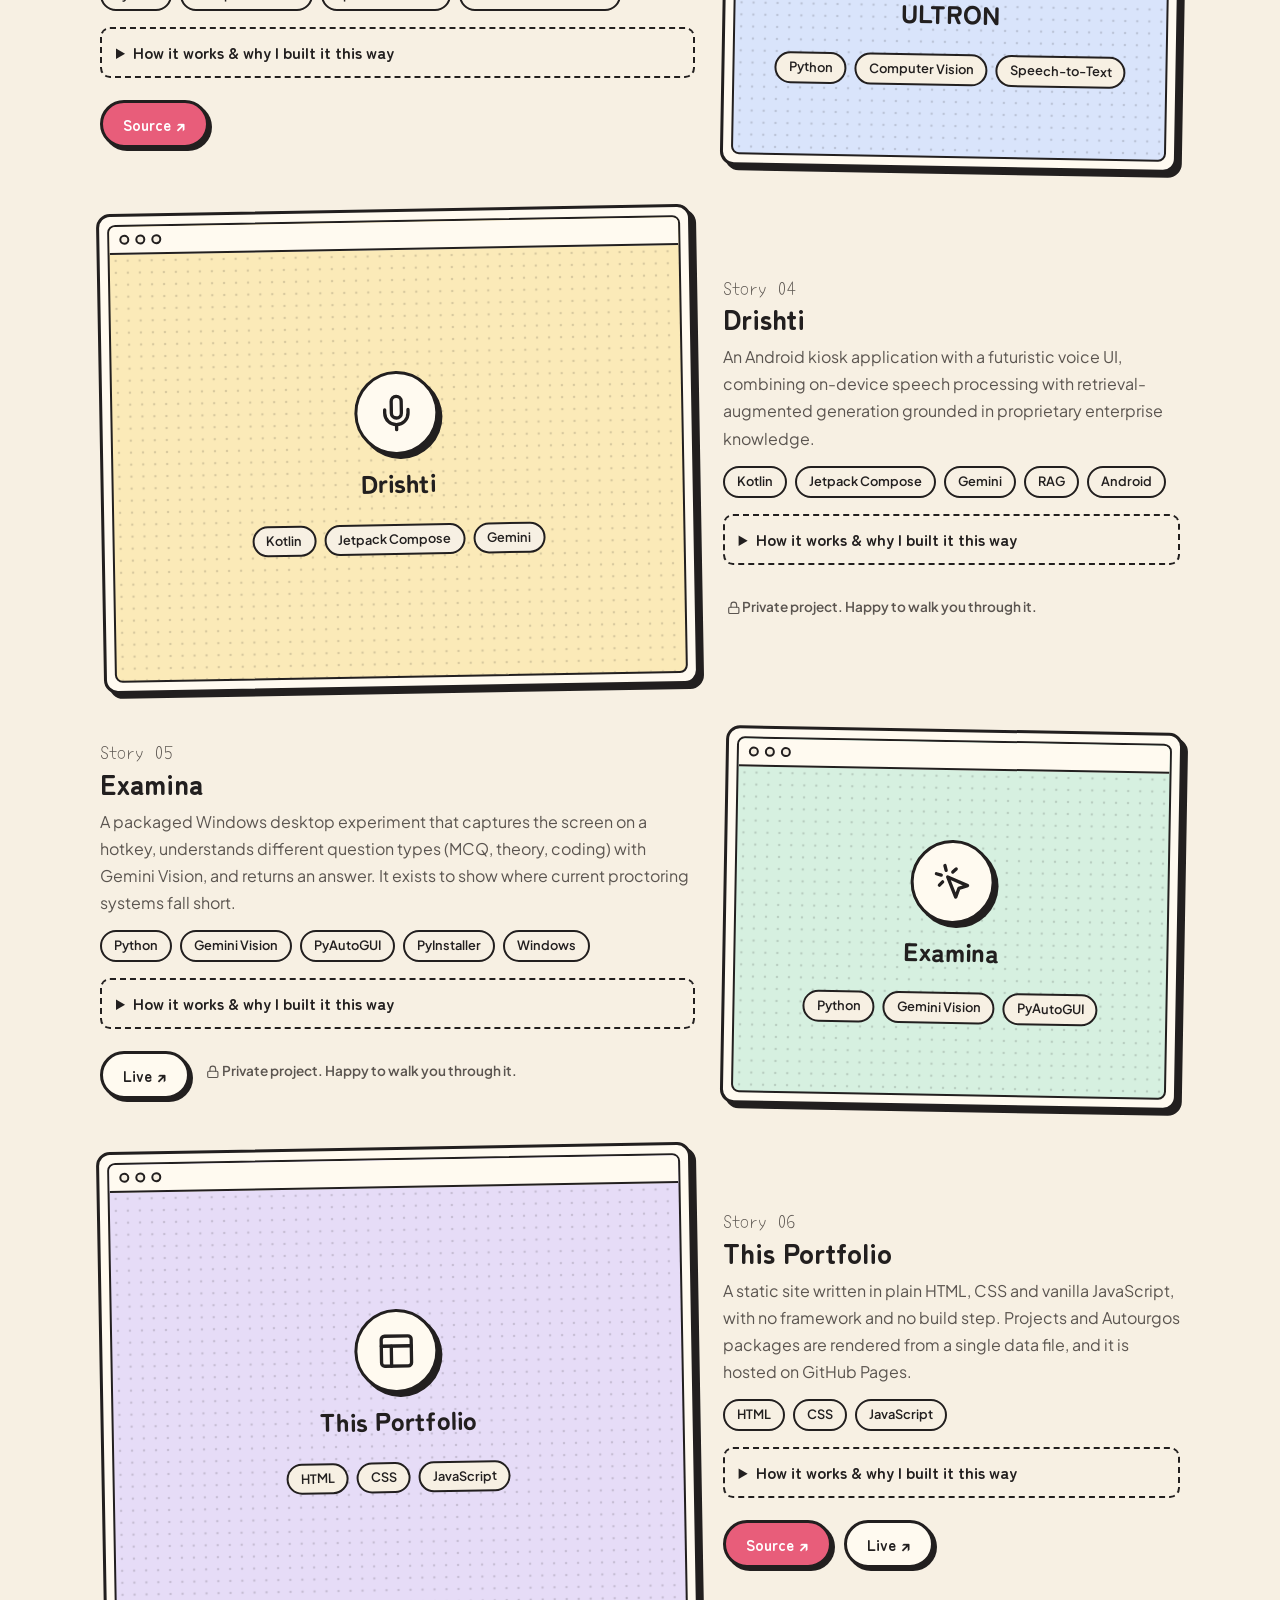
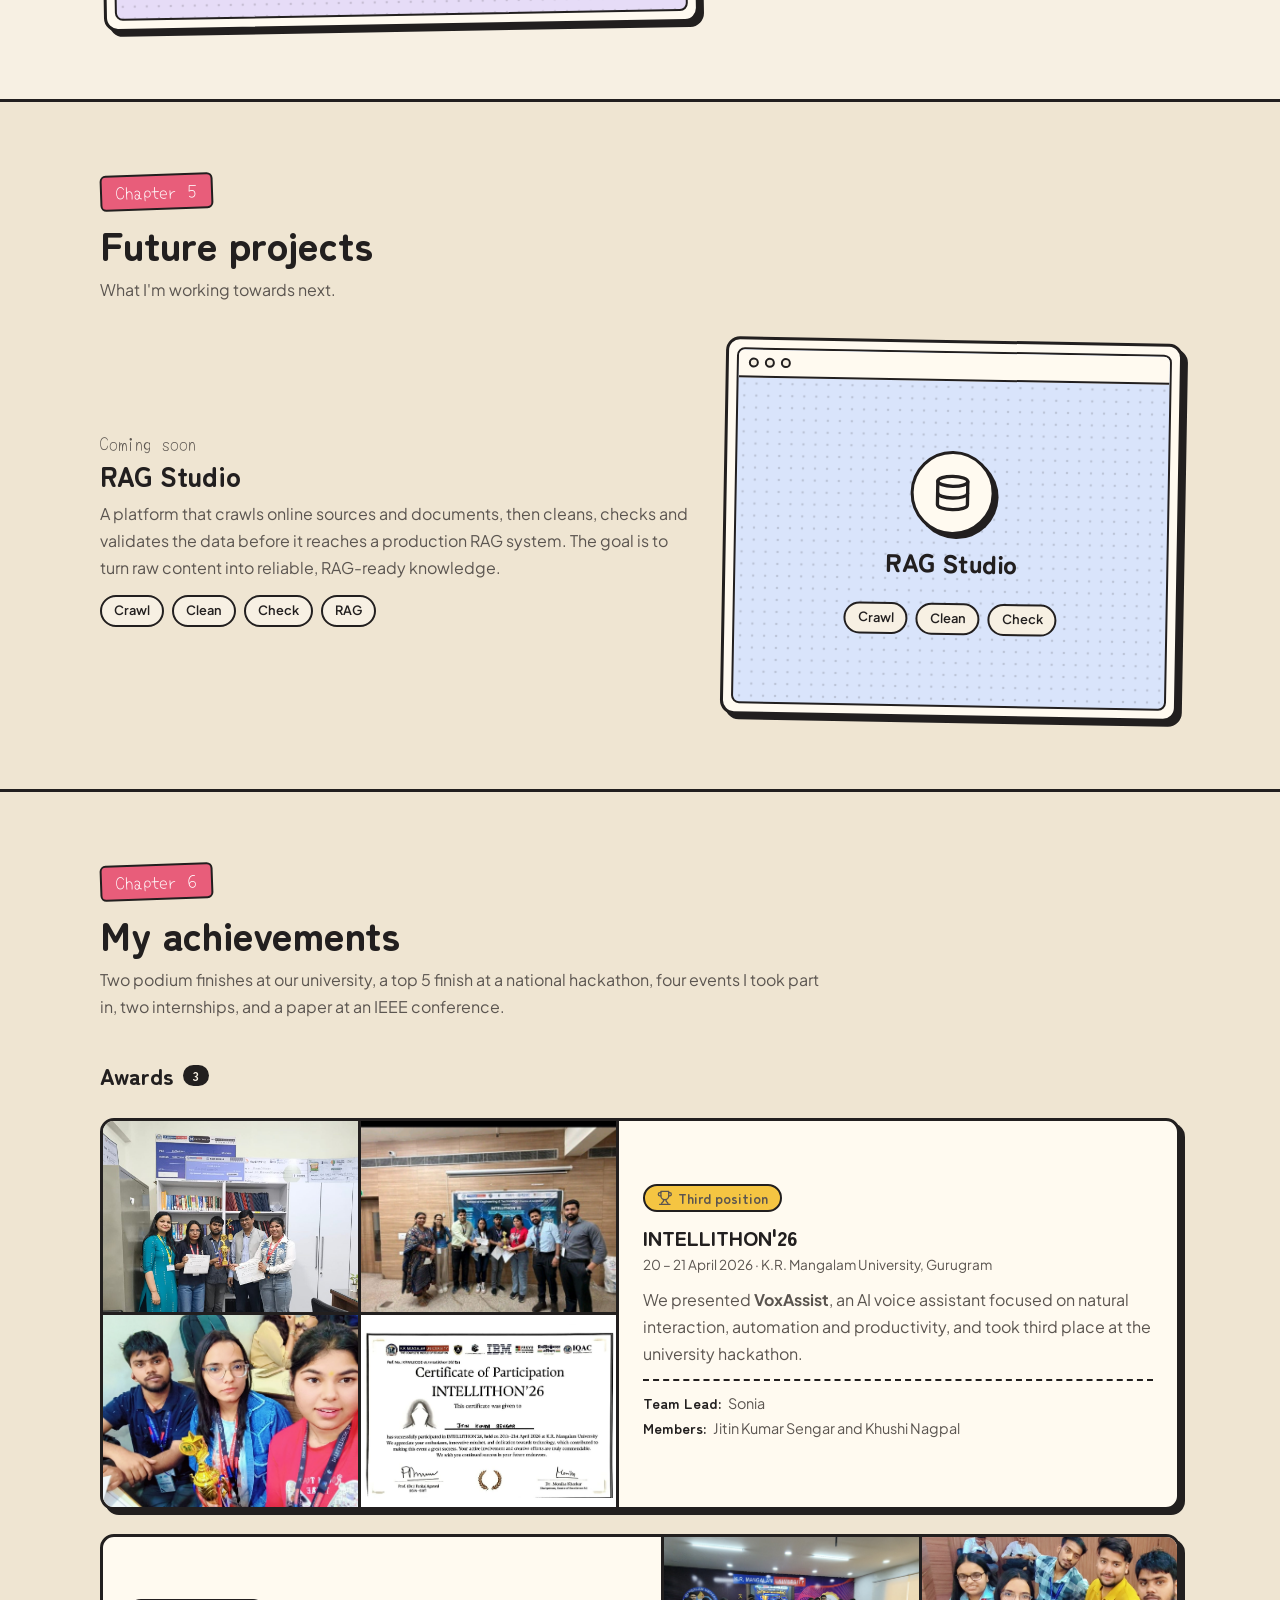
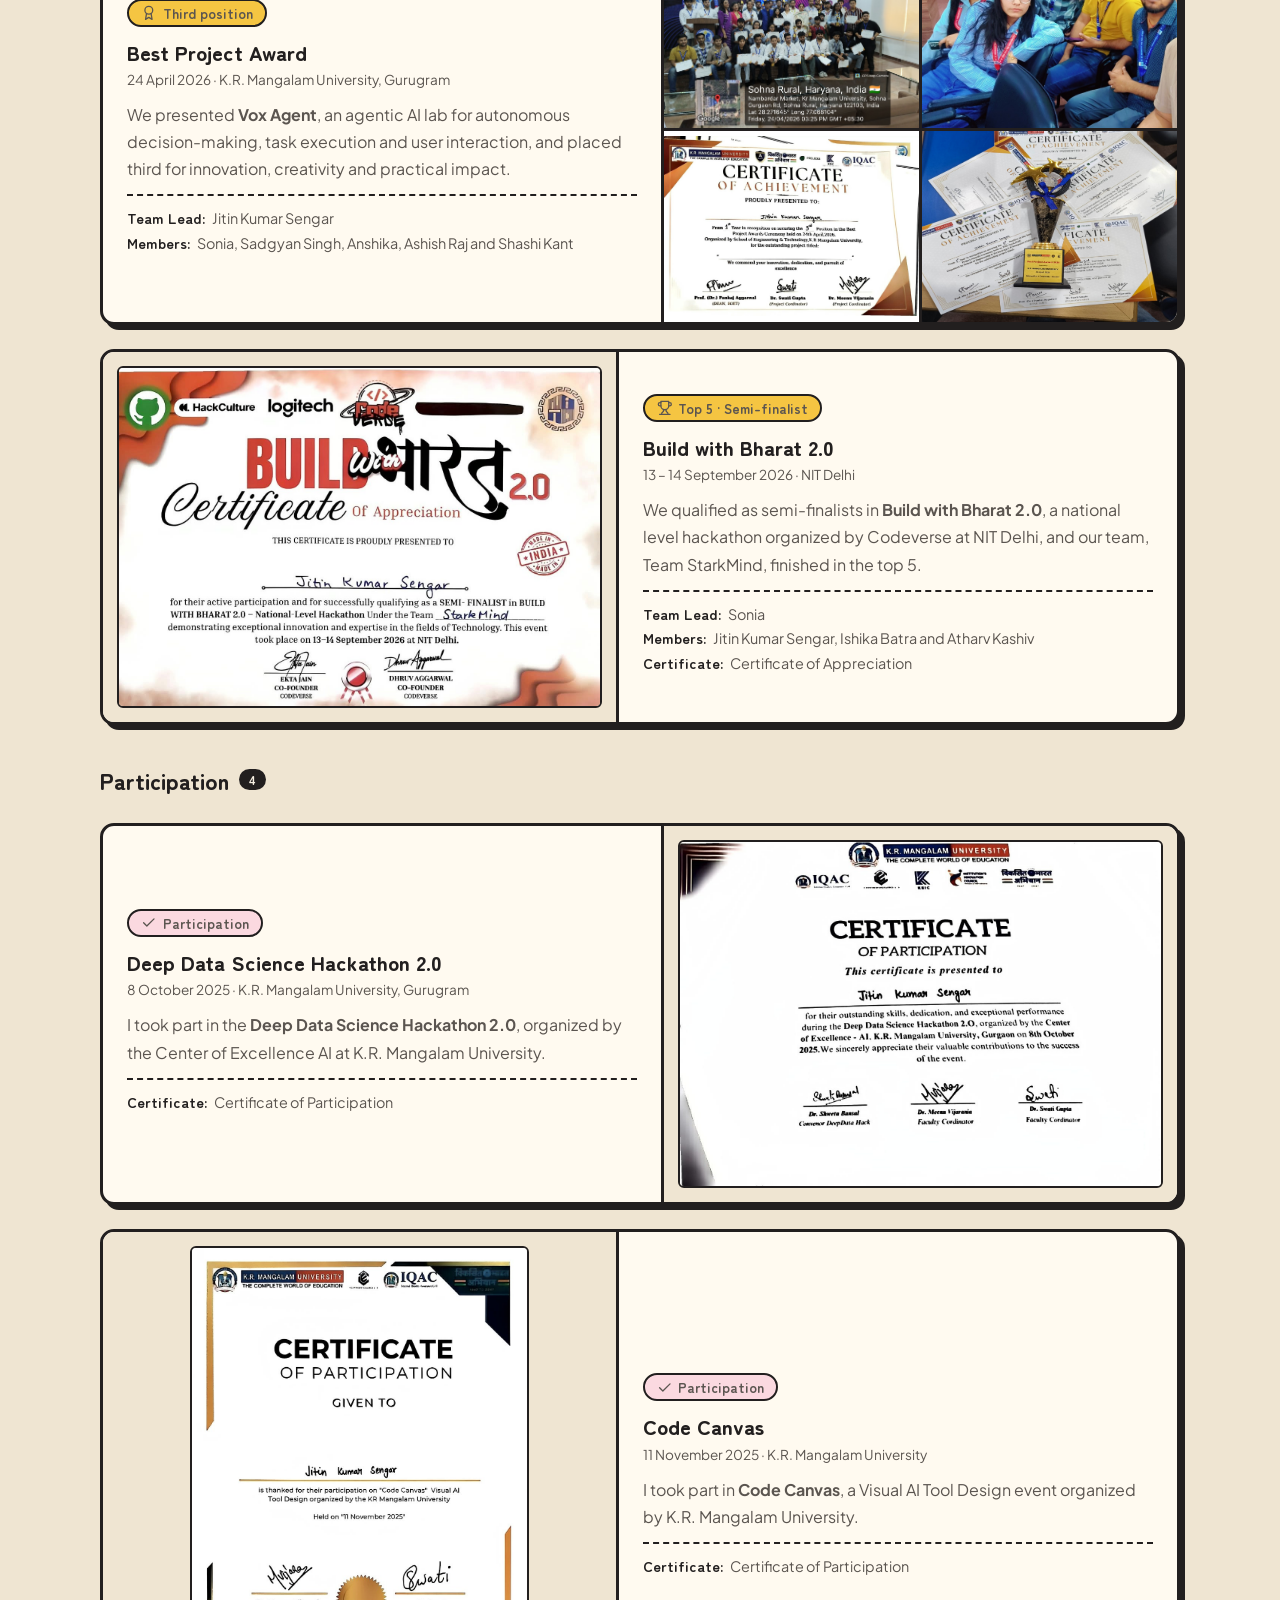
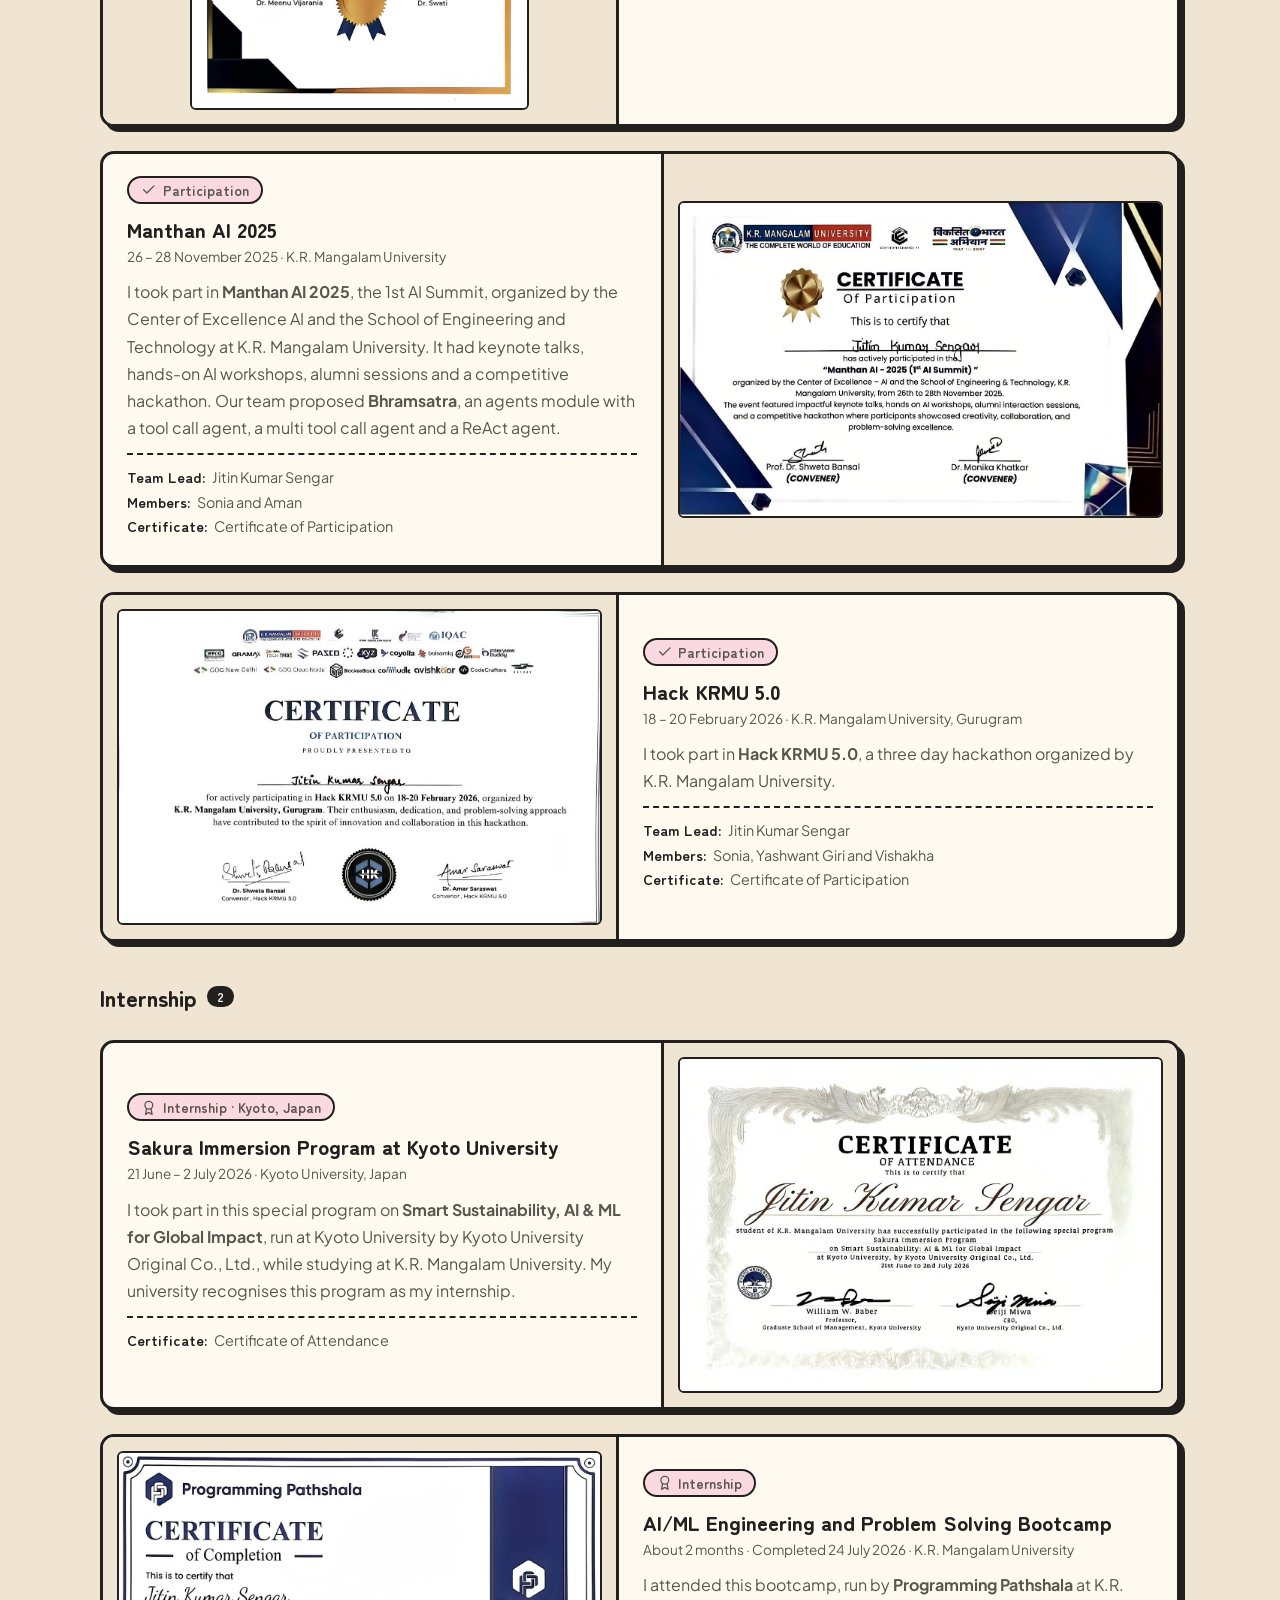
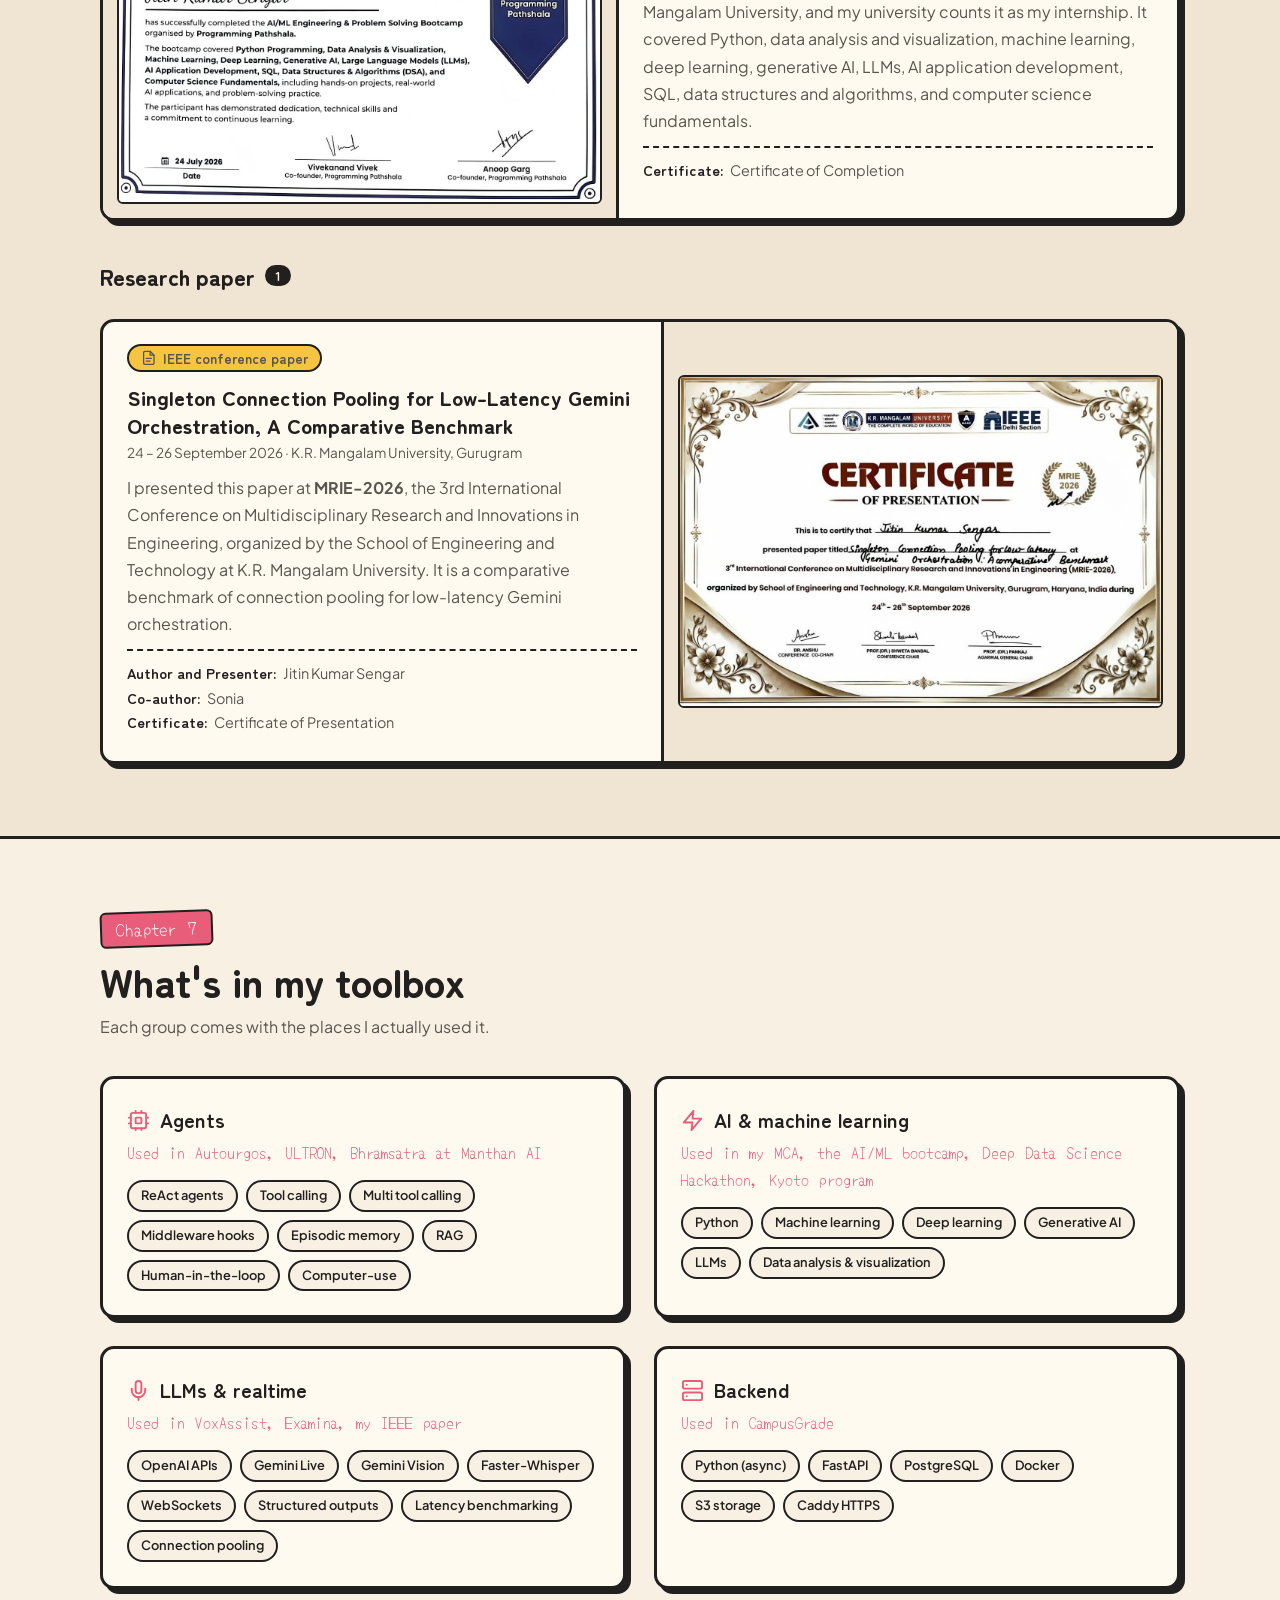
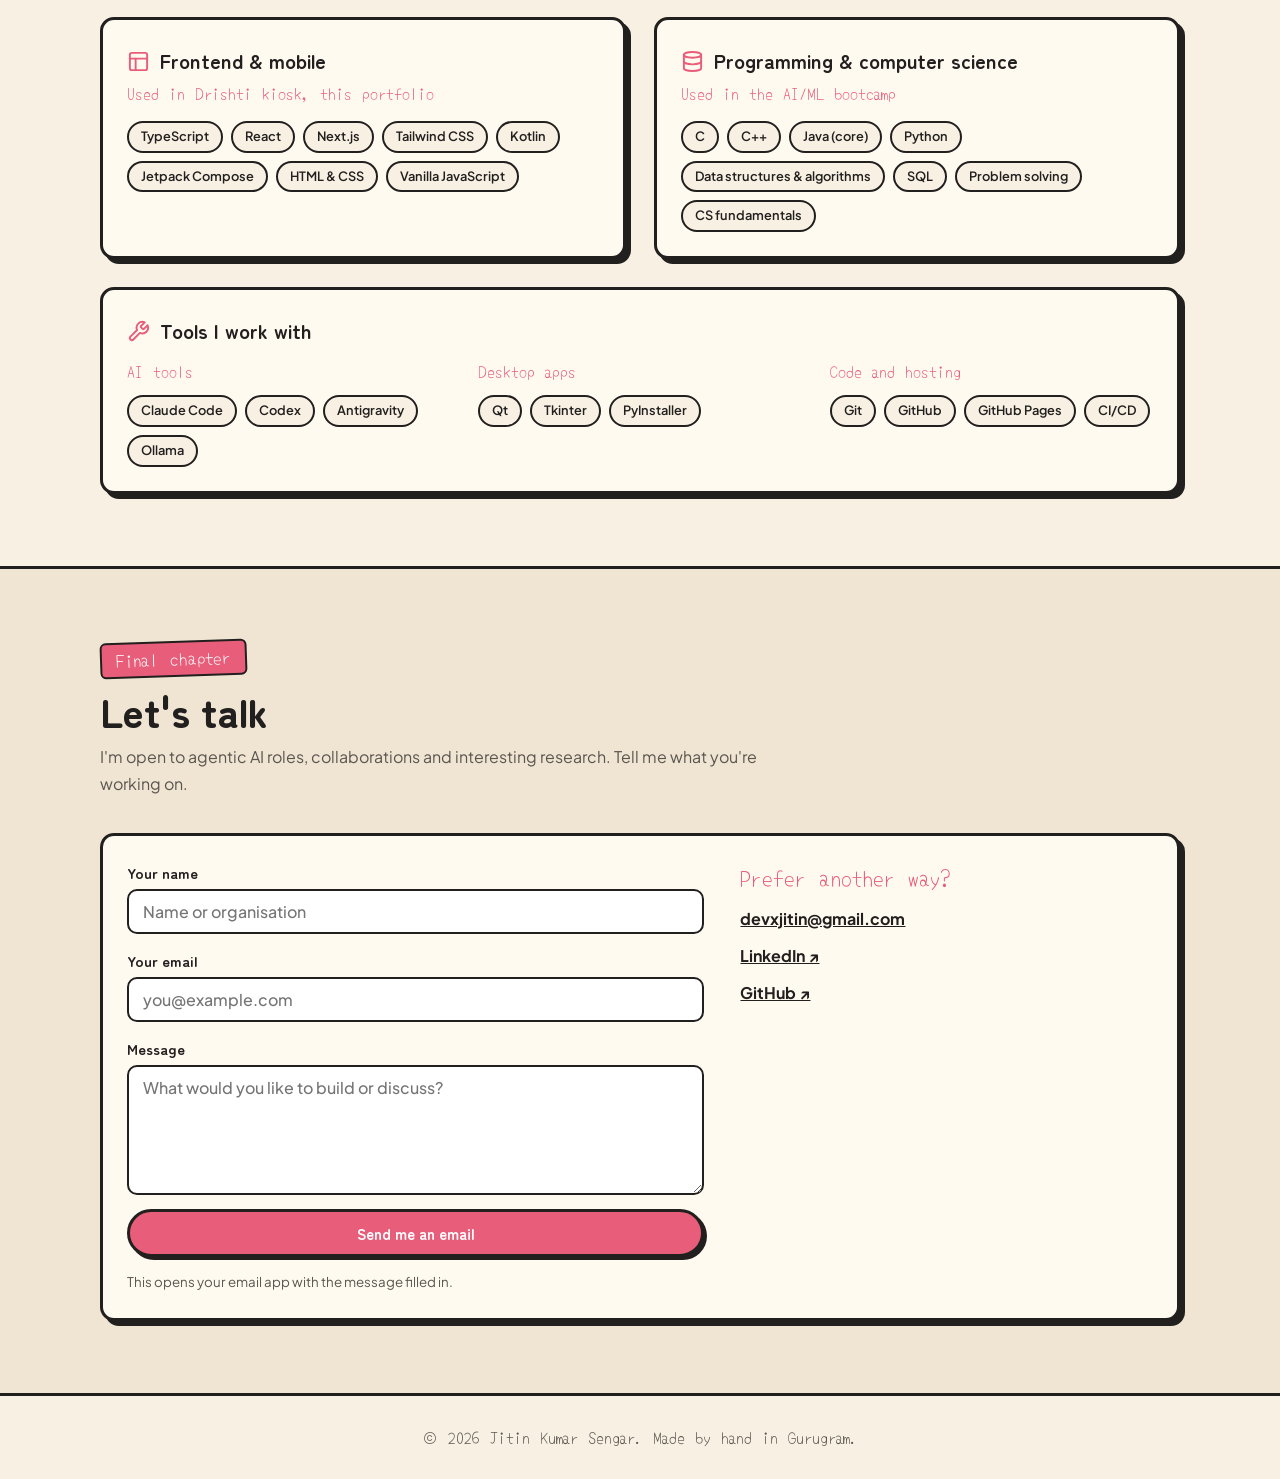
==== commit bf803313: "feat: add certificates and categories to achievements, refresh skills and projects - group achieveme" ====
--- a/index.html
+++ b/index.html
@@ -268,40 +268,106 @@
         <header class="sec-head">
           <p class="chapter">Chapter 6</p>
           <h2>My achievements</h2>
-          <p class="sec-desc">Two podium finishes at our university, an internship program in Kyoto, and a paper at an IEEE conference.</p>
+          <p class="sec-desc">Two podium finishes at our university, a top 5 finish at a national hackathon, four events I took part in, two internships, and a paper at an IEEE conference.</p>
         </header>
 
         <div class="achievements">
-          <article class="panel achievement">
+
+          <h3 class="ach-cat">Awards <span>3</span></h3>
+          <article class="panel achievement ach-wide">
             <div class="gallery" data-gallery>
               <button type="button" class="shot" data-full="images/achievements/intellithon-2026-1.jpg"><img src="images/achievements/intellithon-2026-1.jpg" alt="Team StarkMind with certificates and the INTELLITHON 2026 trophy" loading="lazy"></button>
               <button type="button" class="shot" data-full="images/achievements/intellithon-2026-2.jpg"><img src="images/achievements/intellithon-2026-2.jpg" alt="INTELLITHON 2026 award presentation" loading="lazy"></button>
-              <button type="button" class="shot" data-full="images/achievements/intellithon-2026-3.jpg"><img src="images/achievements/intellithon-2026-3.jpg" alt="Third-position INTELLITHON 2026 trophy" loading="lazy"></button>
               <button type="button" class="shot" data-full="images/achievements/intellithon-2026-4.jpeg"><img src="images/achievements/intellithon-2026-4.jpeg" alt="Team members with the INTELLITHON 2026 trophy" loading="lazy"></button>
+              <button type="button" class="shot shot-cert" data-full="images/achievements/intellithon-2026-certificate.jpg"><img src="images/achievements/intellithon-2026-certificate.jpg" alt="Certificate of participation for INTELLITHON 2026" loading="lazy"></button>
             </div>
             <div class="ach-body">
               <p class="ach-badge"><i class="ico" data-icon="trophy"></i> Third position</p>
               <h3>INTELLITHON'26</h3>
-              <p class="ach-meta">April 2026 · K.R. Mangalam University, Gurugram</p>
+              <p class="ach-meta">20 – 21 April 2026 · K.R. Mangalam University, Gurugram</p>
               <p>We presented <strong>VoxAssist</strong>, an AI voice assistant focused on natural interaction, automation and productivity, and took third place at the university hackathon.</p>
-              <p class="ach-team"><b>My role</b> team member<br><b>Team lead</b> Sonia<br><b>Members</b> Jitin Kumar Sengar and Khushi Nagpal</p>
-            </div>
-          </article>
-          <article class="panel achievement">
+              <p class="ach-team"><b>Team Lead:</b> Sonia<br><b>Members:</b> Jitin Kumar Sengar and Khushi Nagpal</p>
+            </div>
+          </article>
+          <article class="panel achievement ach-wide">
             <div class="gallery" data-gallery>
               <button type="button" class="shot" data-full="images/achievements/best-project-ceremony-1.jpeg"><img src="images/achievements/best-project-ceremony-1.jpeg" alt="Best Project Award ceremony group photo at K.R. Mangalam University" loading="lazy"></button>
               <button type="button" class="shot" data-full="images/achievements/best-project-ceremony-3.jpeg"><img src="images/achievements/best-project-ceremony-3.jpeg" alt="Award ceremony presentation for Team StarkMind" loading="lazy"></button>
-              <button type="button" class="shot" data-full="images/achievements/best-project-ceremony-4.jpeg"><img src="images/achievements/best-project-ceremony-4.jpeg" alt="StarkMind team members with a faculty member at the ceremony" loading="lazy"></button>
+              <button type="button" class="shot shot-cert" data-full="images/achievements/best-project-certificate.jpg"><img src="images/achievements/best-project-certificate.jpg" alt="Certificate of achievement for third position in the Best Project Awards Ceremony" loading="lazy"></button>
               <button type="button" class="shot" data-full="images/achievements/best-project-ceremony-5.jpeg"><img src="images/achievements/best-project-ceremony-5.jpeg" alt="Best Project Award 2026 trophy and certificates" loading="lazy"></button>
             </div>
             <div class="ach-body">
               <p class="ach-badge"><i class="ico" data-icon="award"></i> Third position</p>
               <h3>Best Project Award</h3>
-              <p class="ach-meta">April 2026 · K.R. Mangalam University, Gurugram</p>
+              <p class="ach-meta">24 April 2026 · K.R. Mangalam University, Gurugram</p>
               <p>We presented <strong>Vox Agent</strong>, an agentic AI lab for autonomous decision-making, task execution and user interaction, and placed third for innovation, creativity and practical impact.</p>
-              <p class="ach-team"><b>My role</b> team lead<br><b>Members</b> Sonia, Sadgyan Singh, Anshika, Ashish Raj and Shashi Kant</p>
-            </div>
-          </article>
+              <p class="ach-team"><b>Team Lead:</b> Jitin Kumar Sengar<br><b>Members:</b> Sonia, Sadgyan Singh, Anshika, Ashish Raj and Shashi Kant</p>
+            </div>
+          </article>
+          <article class="panel achievement ach-wide">
+            <div class="cert">
+              <button type="button" class="shot" data-full="images/achievements/build-with-bharat-2-certificate.jpg"><img src="images/achievements/build-with-bharat-2-certificate.jpg" alt="Certificate of appreciation for reaching the semi-finals of Build with Bharat 2.0" loading="lazy"></button>
+            </div>
+            <div class="ach-body">
+              <p class="ach-badge"><i class="ico" data-icon="trophy"></i> Top 5 · Semi-finalist</p>
+              <h3>Build with Bharat 2.0</h3>
+              <p class="ach-meta">13 – 14 September 2026 · NIT Delhi</p>
+              <p>We qualified as semi-finalists in <strong>Build with Bharat 2.0</strong>, a national level hackathon organized by Codeverse at NIT Delhi, and our team, Team StarkMind, finished in the top 5.</p>
+              <p class="ach-team"><b>Team Lead:</b> Sonia<br><b>Members:</b> Jitin Kumar Sengar, Ishika Batra and Atharv Kashiv<br><b>Certificate:</b> Certificate of Appreciation</p>
+            </div>
+          </article>
+
+          <h3 class="ach-cat">Participation <span>4</span></h3>
+          <article class="panel achievement ach-wide">
+            <div class="cert">
+              <button type="button" class="shot" data-full="images/achievements/deep-data-science-hackathon-certificate.jpg"><img src="images/achievements/deep-data-science-hackathon-certificate.jpg" alt="Certificate of participation for the Deep Data Science Hackathon 2.0, K.R. Mangalam University" loading="lazy"></button>
+            </div>
+            <div class="ach-body">
+              <p class="ach-badge now"><i class="ico" data-icon="check"></i> Participation</p>
+              <h3>Deep Data Science Hackathon 2.0</h3>
+              <p class="ach-meta">8 October 2025 · K.R. Mangalam University, Gurugram</p>
+              <p>I took part in the <strong>Deep Data Science Hackathon 2.0</strong>, organized by the Center of Excellence AI at K.R. Mangalam University.</p>
+              <p class="ach-team"><b>Certificate:</b> Certificate of Participation</p>
+            </div>
+          </article>
+          <article class="panel achievement ach-wide">
+            <div class="cert cert-portrait">
+              <button type="button" class="shot" data-full="images/achievements/code-canvas-certificate.jpg"><img src="images/achievements/code-canvas-certificate.jpg" alt="Certificate of participation for Code Canvas, K.R. Mangalam University" loading="lazy"></button>
+            </div>
+            <div class="ach-body">
+              <p class="ach-badge now"><i class="ico" data-icon="check"></i> Participation</p>
+              <h3>Code Canvas</h3>
+              <p class="ach-meta">11 November 2025 · K.R. Mangalam University</p>
+              <p>I took part in <strong>Code Canvas</strong>, a Visual AI Tool Design event organized by K.R. Mangalam University.</p>
+              <p class="ach-team"><b>Certificate:</b> Certificate of Participation</p>
+            </div>
+          </article>
+          <article class="panel achievement ach-wide">
+            <div class="cert">
+              <button type="button" class="shot" data-full="images/achievements/manthan-ai-2025-certificate.jpg"><img src="images/achievements/manthan-ai-2025-certificate.jpg" alt="Certificate of participation for Manthan AI 2025, K.R. Mangalam University" loading="lazy"></button>
+            </div>
+            <div class="ach-body">
+              <p class="ach-badge now"><i class="ico" data-icon="check"></i> Participation</p>
+              <h3>Manthan AI 2025</h3>
+              <p class="ach-meta">26 – 28 November 2025 · K.R. Mangalam University</p>
+              <p>I took part in <strong>Manthan AI 2025</strong>, the 1st AI Summit, organized by the Center of Excellence AI and the School of Engineering and Technology at K.R. Mangalam University. It had keynote talks, hands-on AI workshops, alumni sessions and a competitive hackathon. Our team proposed <strong>Bhramsatra</strong>, an agents module with a tool call agent, a multi tool call agent and a ReAct agent.</p>
+              <p class="ach-team"><b>Team Lead:</b> Jitin Kumar Sengar<br><b>Members:</b> Sonia and Aman<br><b>Certificate:</b> Certificate of Participation</p>
+            </div>
+          </article>
+          <article class="panel achievement ach-wide">
+            <div class="cert">
+              <button type="button" class="shot" data-full="images/achievements/hack-krmu-5-certificate.jpg"><img src="images/achievements/hack-krmu-5-certificate.jpg" alt="Certificate of participation for Hack KRMU 5.0, K.R. Mangalam University" loading="lazy"></button>
+            </div>
+            <div class="ach-body">
+              <p class="ach-badge now"><i class="ico" data-icon="check"></i> Participation</p>
+              <h3>Hack KRMU 5.0</h3>
+              <p class="ach-meta">18 – 20 February 2026 · K.R. Mangalam University, Gurugram</p>
+              <p>I took part in <strong>Hack KRMU 5.0</strong>, a three day hackathon organized by K.R. Mangalam University.</p>
+              <p class="ach-team"><b>Team Lead:</b> Jitin Kumar Sengar<br><b>Members:</b> Sonia, Yashwant Giri and Vishakha<br><b>Certificate:</b> Certificate of Participation</p>
+            </div>
+          </article>
+
+          <h3 class="ach-cat">Internship <span>2</span></h3>
           <article class="panel achievement ach-wide">
             <div class="cert">
               <button type="button" class="shot" data-full="images/achievements/kyoto-sakura-program-certificate.jpg"><img src="images/achievements/kyoto-sakura-program-certificate.jpg" alt="Certificate of attendance for the Sakura Immersion Program at Kyoto University" loading="lazy"></button>
@@ -311,9 +377,23 @@
               <h3>Sakura Immersion Program at Kyoto University</h3>
               <p class="ach-meta">21 June – 2 July 2026 · Kyoto University, Japan</p>
               <p>I took part in this special program on <strong>Smart Sustainability, AI &amp; ML for Global Impact</strong>, run at Kyoto University by Kyoto University Original Co., Ltd., while studying at K.R. Mangalam University. My university recognises this program as my internship.</p>
-              <p class="ach-team"><b>Certificate</b> Certificate of Attendance</p>
-            </div>
-          </article>
+              <p class="ach-team"><b>Certificate:</b> Certificate of Attendance</p>
+            </div>
+          </article>
+          <article class="panel achievement ach-wide">
+            <div class="cert">
+              <button type="button" class="shot" data-full="images/achievements/ai-ml-bootcamp-certificate.jpg"><img src="images/achievements/ai-ml-bootcamp-certificate.jpg" alt="Certificate of completion for the AI/ML Engineering and Problem Solving Bootcamp by Programming Pathshala" loading="lazy"></button>
+            </div>
+            <div class="ach-body">
+              <p class="ach-badge now"><i class="ico" data-icon="award"></i> Internship</p>
+              <h3>AI/ML Engineering and Problem Solving Bootcamp</h3>
+              <p class="ach-meta">About 2 months · Completed 24 July 2026 · K.R. Mangalam University</p>
+              <p>I attended this bootcamp, run by <strong>Programming Pathshala</strong> at K.R. Mangalam University, and my university counts it as my internship. It covered Python, data analysis and visualization, machine learning, deep learning, generative AI, LLMs, AI application development, SQL, data structures and algorithms, and computer science fundamentals.</p>
+              <p class="ach-team"><b>Certificate:</b> Certificate of Completion</p>
+            </div>
+          </article>
+
+          <h3 class="ach-cat">Research paper <span>1</span></h3>
           <article class="panel achievement ach-wide">
             <div class="cert">
               <button type="button" class="shot" data-full="images/achievements/ieee-mrie-2026-certificate.jpeg"><img src="images/achievements/ieee-mrie-2026-certificate.jpeg" alt="Certificate of presentation for my paper at MRIE-2026, K.R. Mangalam University" loading="lazy"></button>
@@ -323,7 +403,7 @@
               <h3>Singleton Connection Pooling for Low-Latency Gemini Orchestration, A Comparative Benchmark</h3>
               <p class="ach-meta">24 – 26 September 2026 · K.R. Mangalam University, Gurugram</p>
               <p>I presented this paper at <strong>MRIE-2026</strong>, the 3rd International Conference on Multidisciplinary Research and Innovations in Engineering, organized by the School of Engineering and Technology at K.R. Mangalam University. It is a comparative benchmark of connection pooling for low-latency Gemini orchestration.</p>
-              <p class="ach-team"><b>My role</b> author and presenter<br><b>Co-author</b> Sonia<br><b>Certificate</b> Certificate of Presentation</p>
+              <p class="ach-team"><b>Author and Presenter:</b> Jitin Kumar Sengar<br><b>Co-author:</b> Sonia<br><b>Certificate:</b> Certificate of Presentation</p>
             </div>
           </article>
         </div>
@@ -341,22 +421,29 @@
         <header class="sec-head">
           <p class="chapter">Chapter 7</p>
           <h2>What's in my toolbox</h2>
-          <p class="sec-desc">Each group comes with the thing I actually made using it.</p>
+          <p class="sec-desc">Each group comes with the places I actually used it.</p>
         </header>
 
         <div class="skills-grid">
           <article class="panel skill">
             <h3><i class="ico" data-icon="cpu"></i> Agents</h3>
-            <p class="skill-proof">Used in Autourgos, ULTRON</p>
+            <p class="skill-proof">Used in Autourgos, ULTRON, Bhramsatra at Manthan AI</p>
             <ul class="chips">
-              <li>ReAct loops</li><li>Tool calling</li><li>Middleware hooks</li><li>Episodic memory</li><li>RAG</li><li>Human-in-the-loop</li><li>Computer-use</li><li>Machine learning</li>
+              <li>ReAct agents</li><li>Tool calling</li><li>Multi tool calling</li><li>Middleware hooks</li><li>Episodic memory</li><li>RAG</li><li>Human-in-the-loop</li><li>Computer-use</li>
+            </ul>
+          </article>
+          <article class="panel skill">
+            <h3><i class="ico" data-icon="zap"></i> AI &amp; machine learning</h3>
+            <p class="skill-proof">Used in my MCA, the AI/ML bootcamp, Deep Data Science Hackathon, Kyoto program</p>
+            <ul class="chips">
+              <li>Python</li><li>Machine learning</li><li>Deep learning</li><li>Generative AI</li><li>LLMs</li><li>Data analysis &amp; visualization</li>
             </ul>
           </article>
           <article class="panel skill">
             <h3><i class="ico" data-icon="mic"></i> LLMs &amp; realtime</h3>
             <p class="skill-proof">Used in VoxAssist, Examina, my IEEE paper</p>
             <ul class="chips">
-              <li>OpenAI APIs</li><li>Gemini Live</li><li>Gemini Vision</li><li>Faster-Whisper</li><li>WebSockets</li><li>Structured outputs</li><li>Latency benchmarking</li>
+              <li>OpenAI APIs</li><li>Gemini Live</li><li>Gemini Vision</li><li>Faster-Whisper</li><li>WebSockets</li><li>Structured outputs</li><li>Latency benchmarking</li><li>Connection pooling</li>
             </ul>
           </article>
           <article class="panel skill">
@@ -371,6 +458,13 @@
             <p class="skill-proof">Used in Drishti kiosk, this portfolio</p>
             <ul class="chips">
               <li>TypeScript</li><li>React</li><li>Next.js</li><li>Tailwind CSS</li><li>Kotlin</li><li>Jetpack Compose</li><li>HTML &amp; CSS</li><li>Vanilla JavaScript</li>
+            </ul>
+          </article>
+          <article class="panel skill">
+            <h3><i class="ico" data-icon="database"></i> Programming &amp; computer science</h3>
+            <p class="skill-proof">Used in the AI/ML bootcamp</p>
+            <ul class="chips">
+              <li>C</li><li>C++</li><li>Java (core)</li><li>Python</li><li>Data structures &amp; algorithms</li><li>SQL</li><li>Problem solving</li><li>CS fundamentals</li>
             </ul>
           </article>
           <article class="panel skill skill-wide">
@@ -381,8 +475,12 @@
                 <ul class="chips"><li>Claude Code</li><li>Codex</li><li>Antigravity</li><li>Ollama</li></ul>
               </div>
               <div>
-                <p class="skill-proof">Desktop GUI</p>
-                <ul class="chips"><li>Qt</li><li>Tkinter</li></ul>
+                <p class="skill-proof">Desktop apps</p>
+                <ul class="chips"><li>Qt</li><li>Tkinter</li><li>PyInstaller</li></ul>
+              </div>
+              <div>
+                <p class="skill-proof">Code and hosting</p>
+                <ul class="chips"><li>Git</li><li>GitHub</li><li>GitHub Pages</li><li>CI/CD</li></ul>
               </div>
             </div>
           </article>
--- a/styles.css
+++ b/styles.css
@@ -293,7 +293,7 @@
 /* ---------- Skills ---------- */
 .skills-grid { display: grid; grid-template-columns: repeat(2, 1fr); gap: 28px; }
 .skill-wide { grid-column: 1 / -1; }
-.tool-groups { display: grid; grid-template-columns: repeat(2, 1fr); gap: 20px 28px; margin-top: 10px; }
+.tool-groups { display: grid; grid-template-columns: repeat(auto-fit, minmax(200px, 1fr)); gap: 20px 28px; margin-top: 10px; }
 .tool-groups .skill-proof { margin: 0 0 10px; }
 .skill h3 { font-family: var(--font-head); font-size: 1.25rem; }
 .skill-proof { font-family: var(--font-hand); color: var(--sakura); margin: 2px 0 14px; }
@@ -414,4 +414,28 @@
 
 .project.future .project-art { order: 0; transform: rotate(1deg); }
 
-.ach-team b { margin-right: .5em; }
+.ach-team b { margin-right: .35em; }
+
+.shot-cert { background: #fff; }
+.shot-cert img { object-fit: contain; object-position: center; }
+
+/* ---------- Achievements in one column with categories ---------- */
+.achievements { grid-template-columns: minmax(0, 1fr); gap: 24px; }
+.ach-cat { font-family: var(--font-head); font-weight: 900; font-size: 1.4rem; margin-top: 12px; display: flex; align-items: center; gap: 10px; }
+.ach-cat:first-child { margin-top: 0; }
+.ach-cat span { font: 700 .8rem var(--font-head); background: var(--ink); color: var(--paper); border-radius: 999px; padding: 1px 10px; }
+.ach-wide .gallery { flex: 0 0 48%; border-bottom: 0; border-right: var(--line); align-content: start; }
+@media (max-width: 900px) {
+  .ach-wide .gallery { flex-basis: auto; border-right: 0; border-bottom: var(--line); }
+}
+
+/* Alternate image side: odd cards image left, even cards image right */
+@media (min-width: 901px) {
+  .achievements > article.achievement:nth-of-type(even) { flex-direction: row-reverse; }
+  .achievements > article.achievement:nth-of-type(even) .gallery,
+  .achievements > article.achievement:nth-of-type(even) .cert { border-right: 0; border-left: var(--line); }
+}
+
+.cert-portrait .shot { width: auto; max-width: 100%; }
+.cert-portrait .shot img { width: auto; max-width: 100%; max-height: 460px; margin: 0 auto; }
+.ach-wide .cert.cert-portrait .shot { width: auto; justify-self: center; }
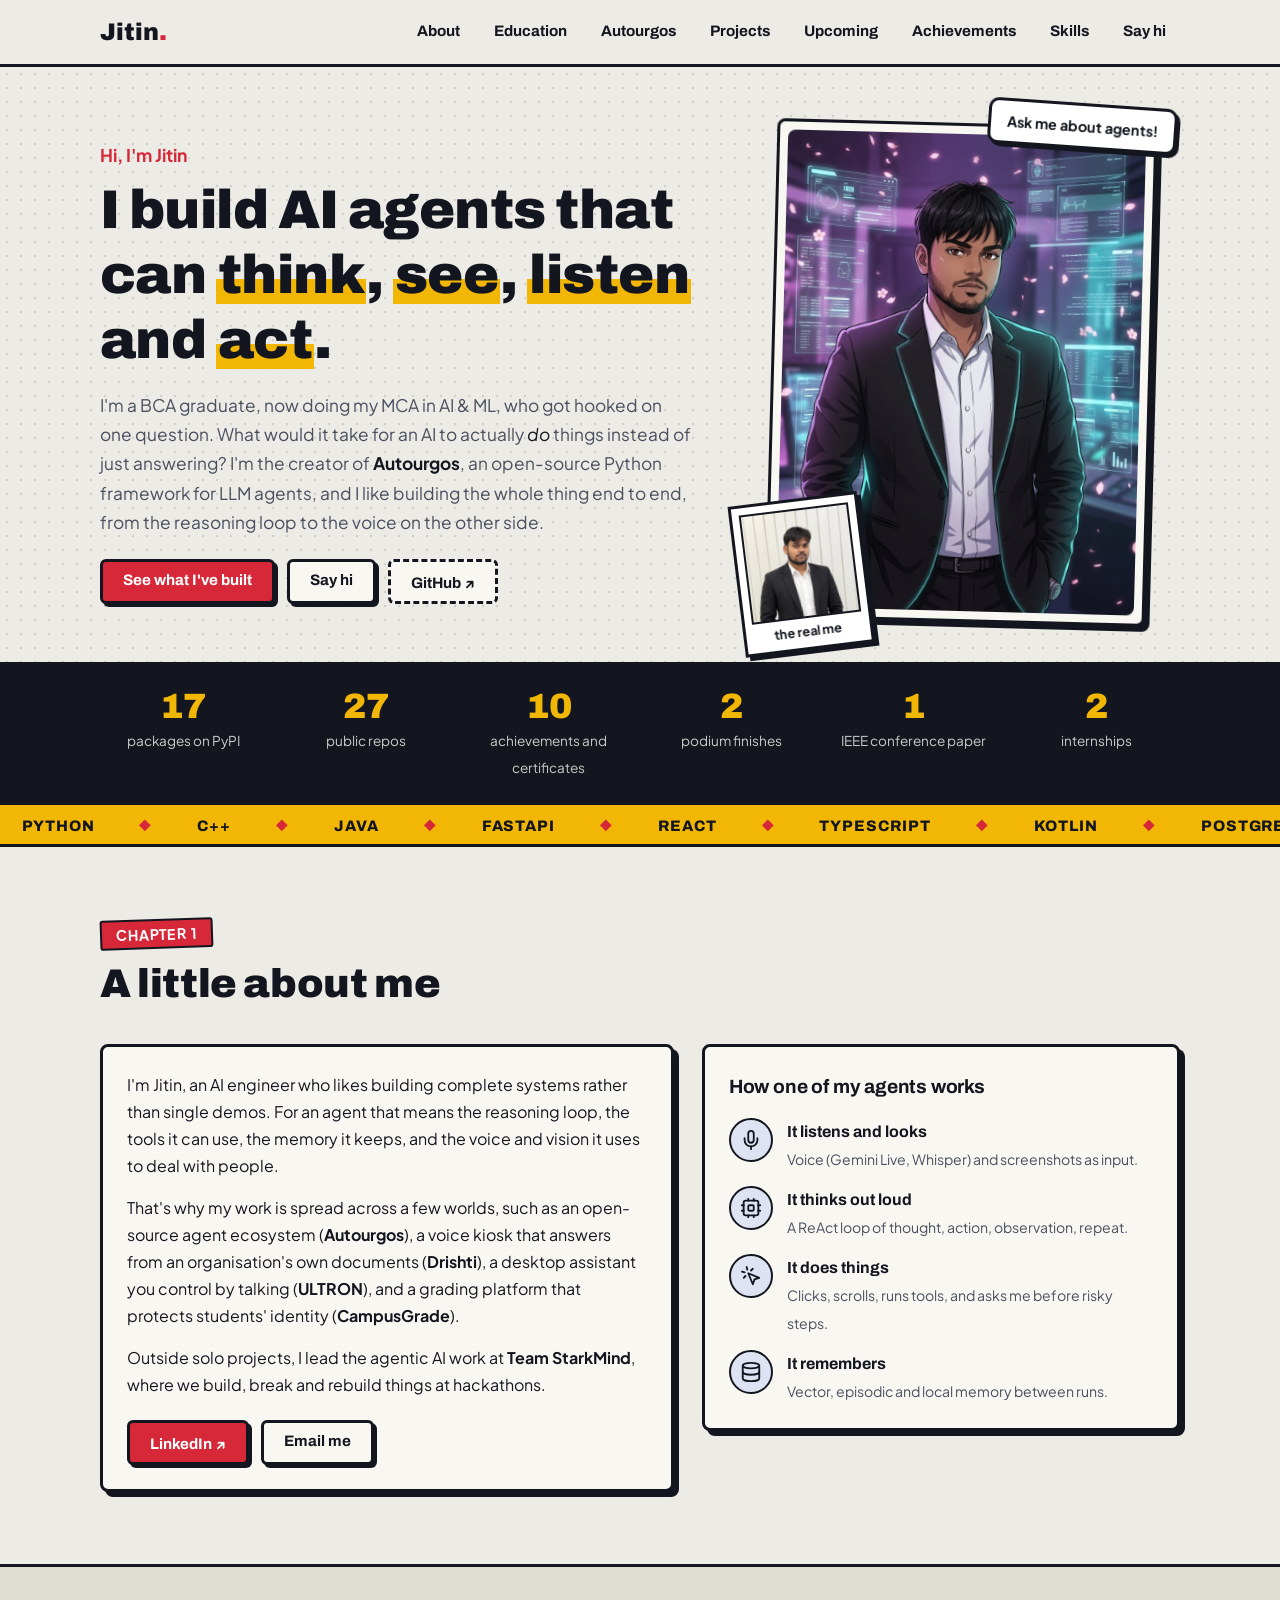
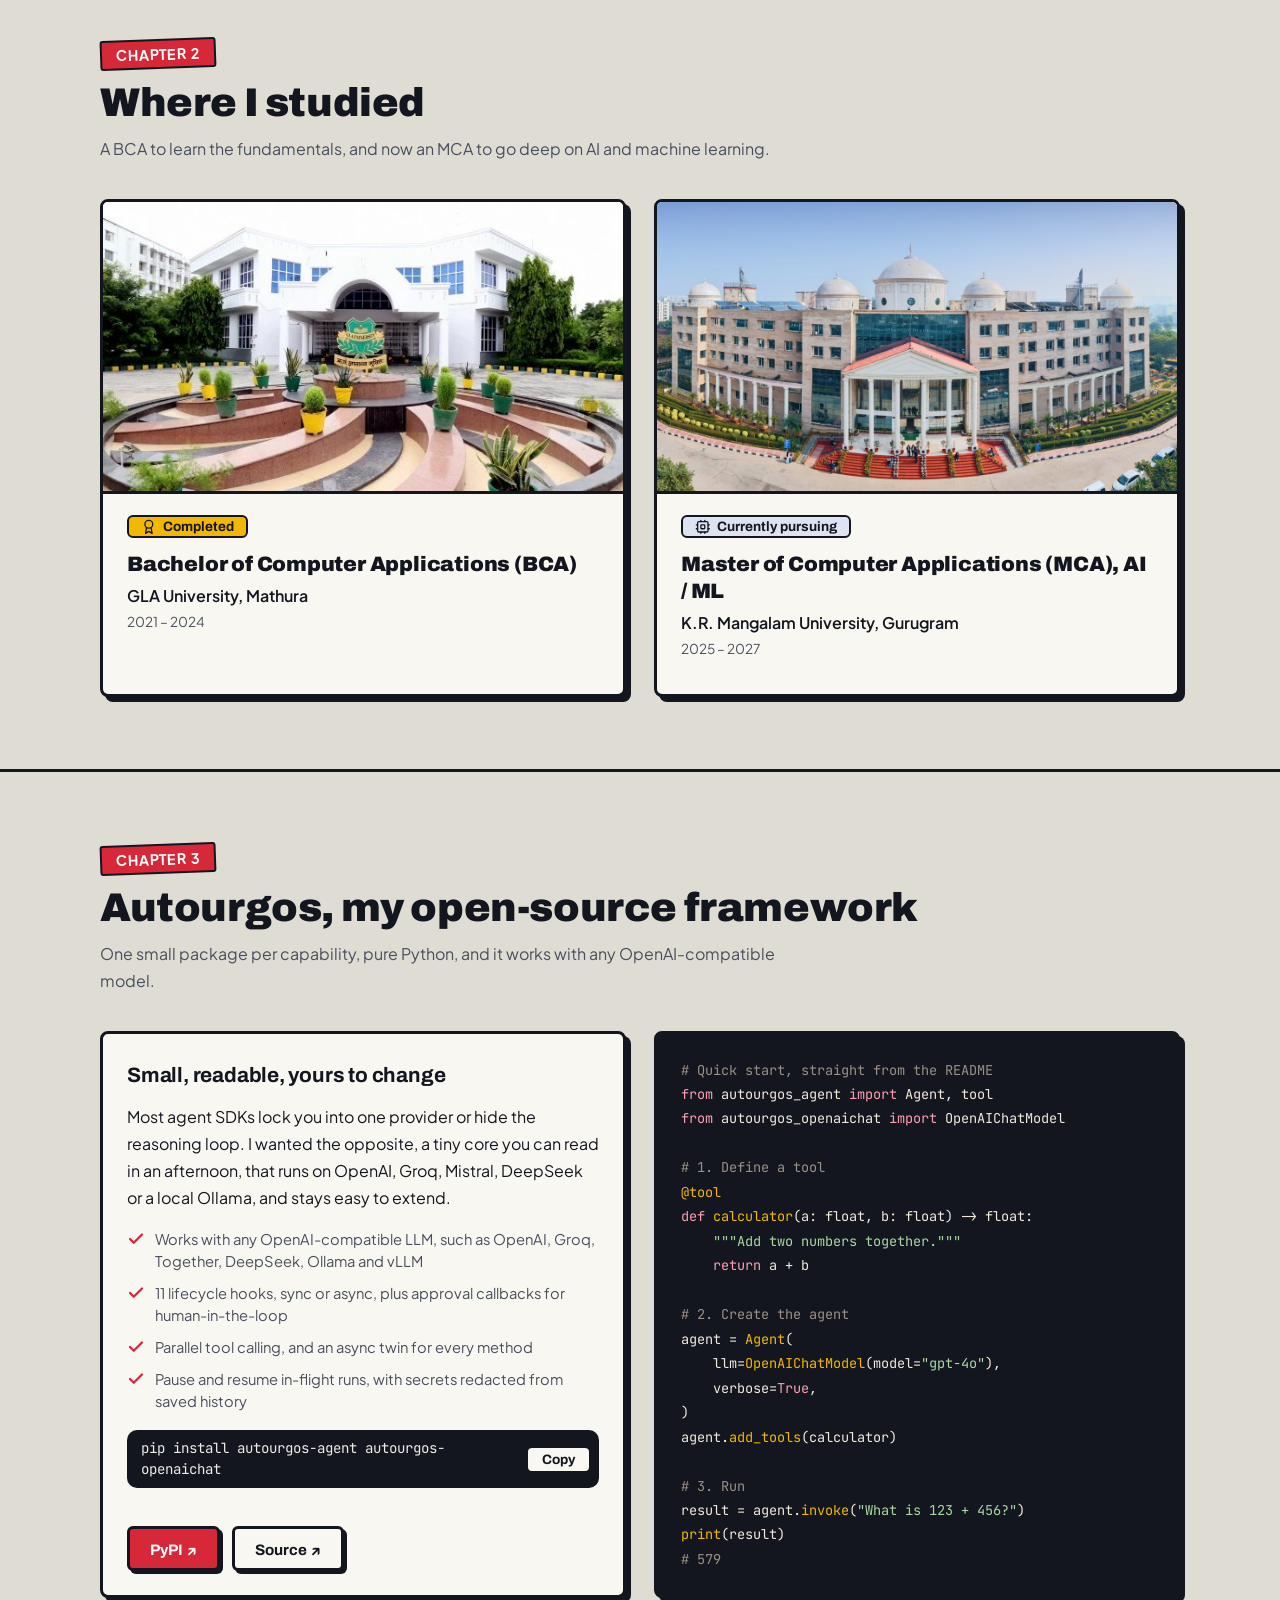
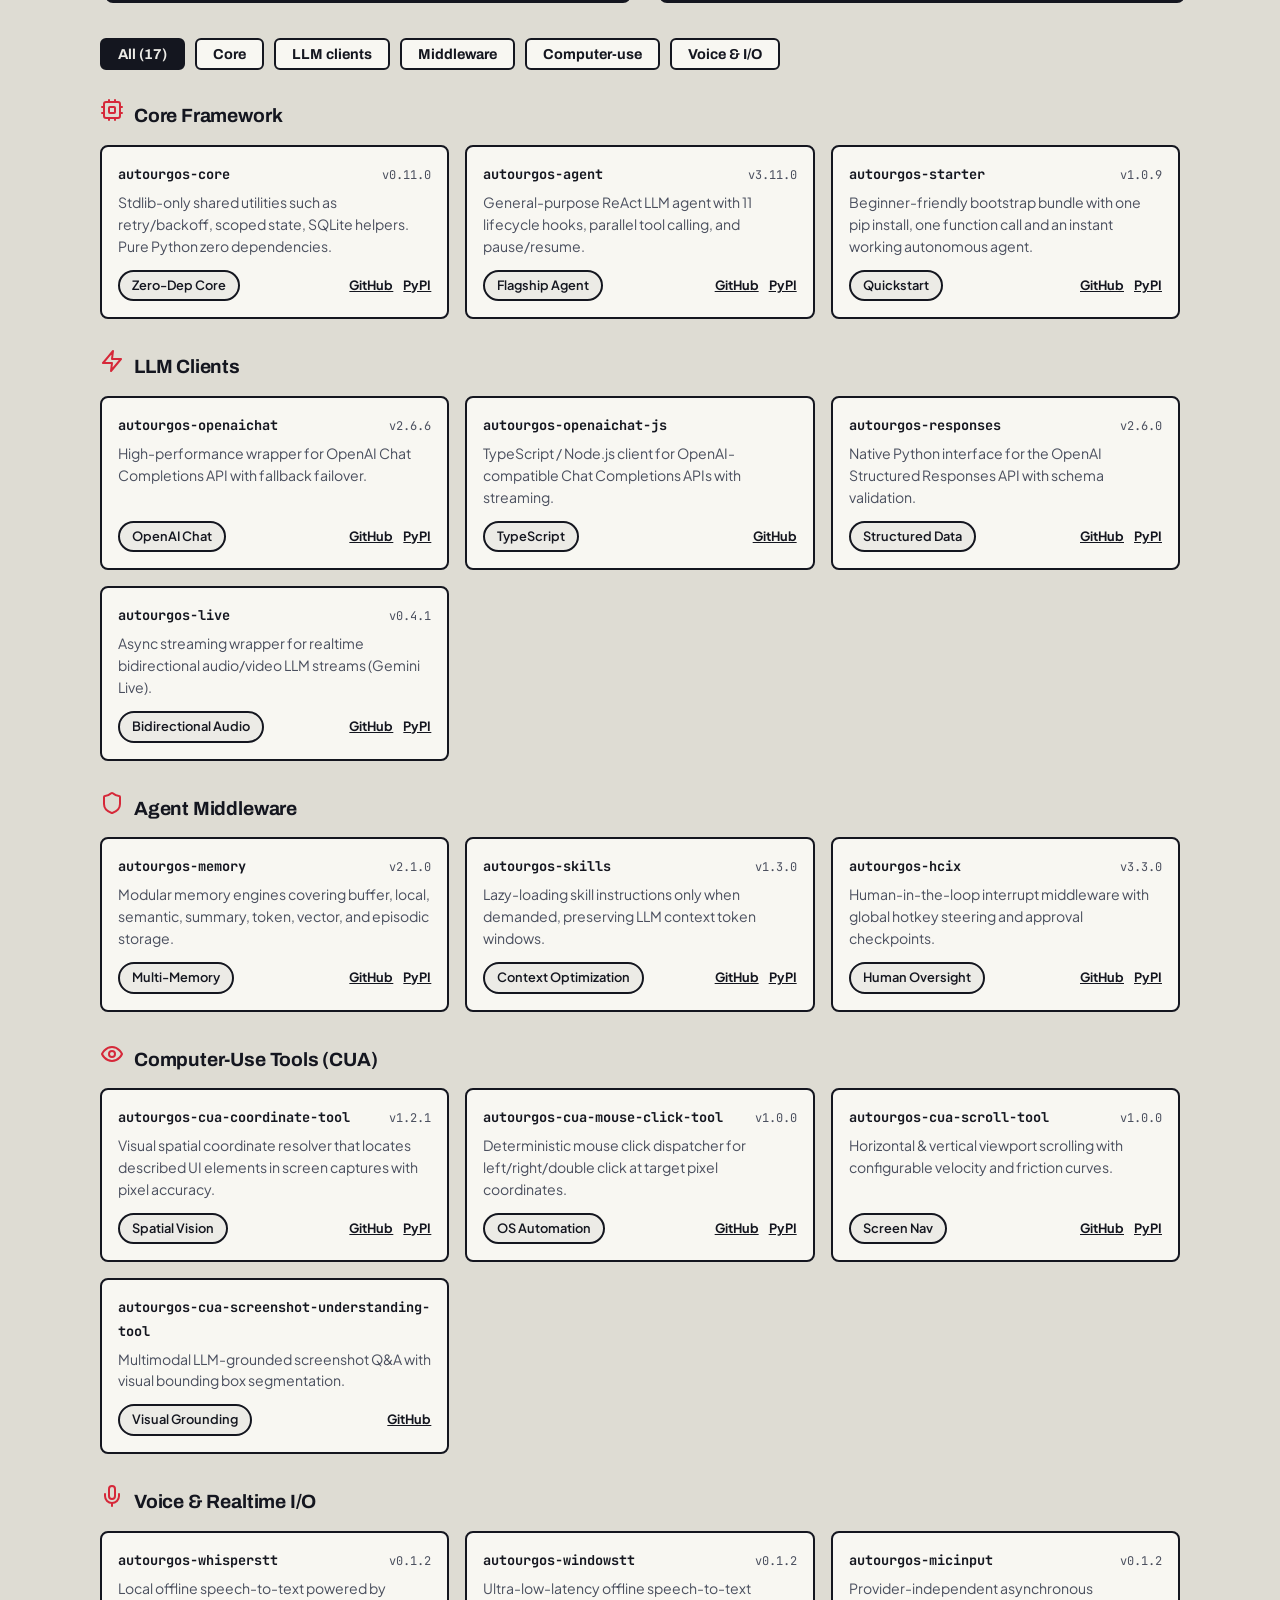
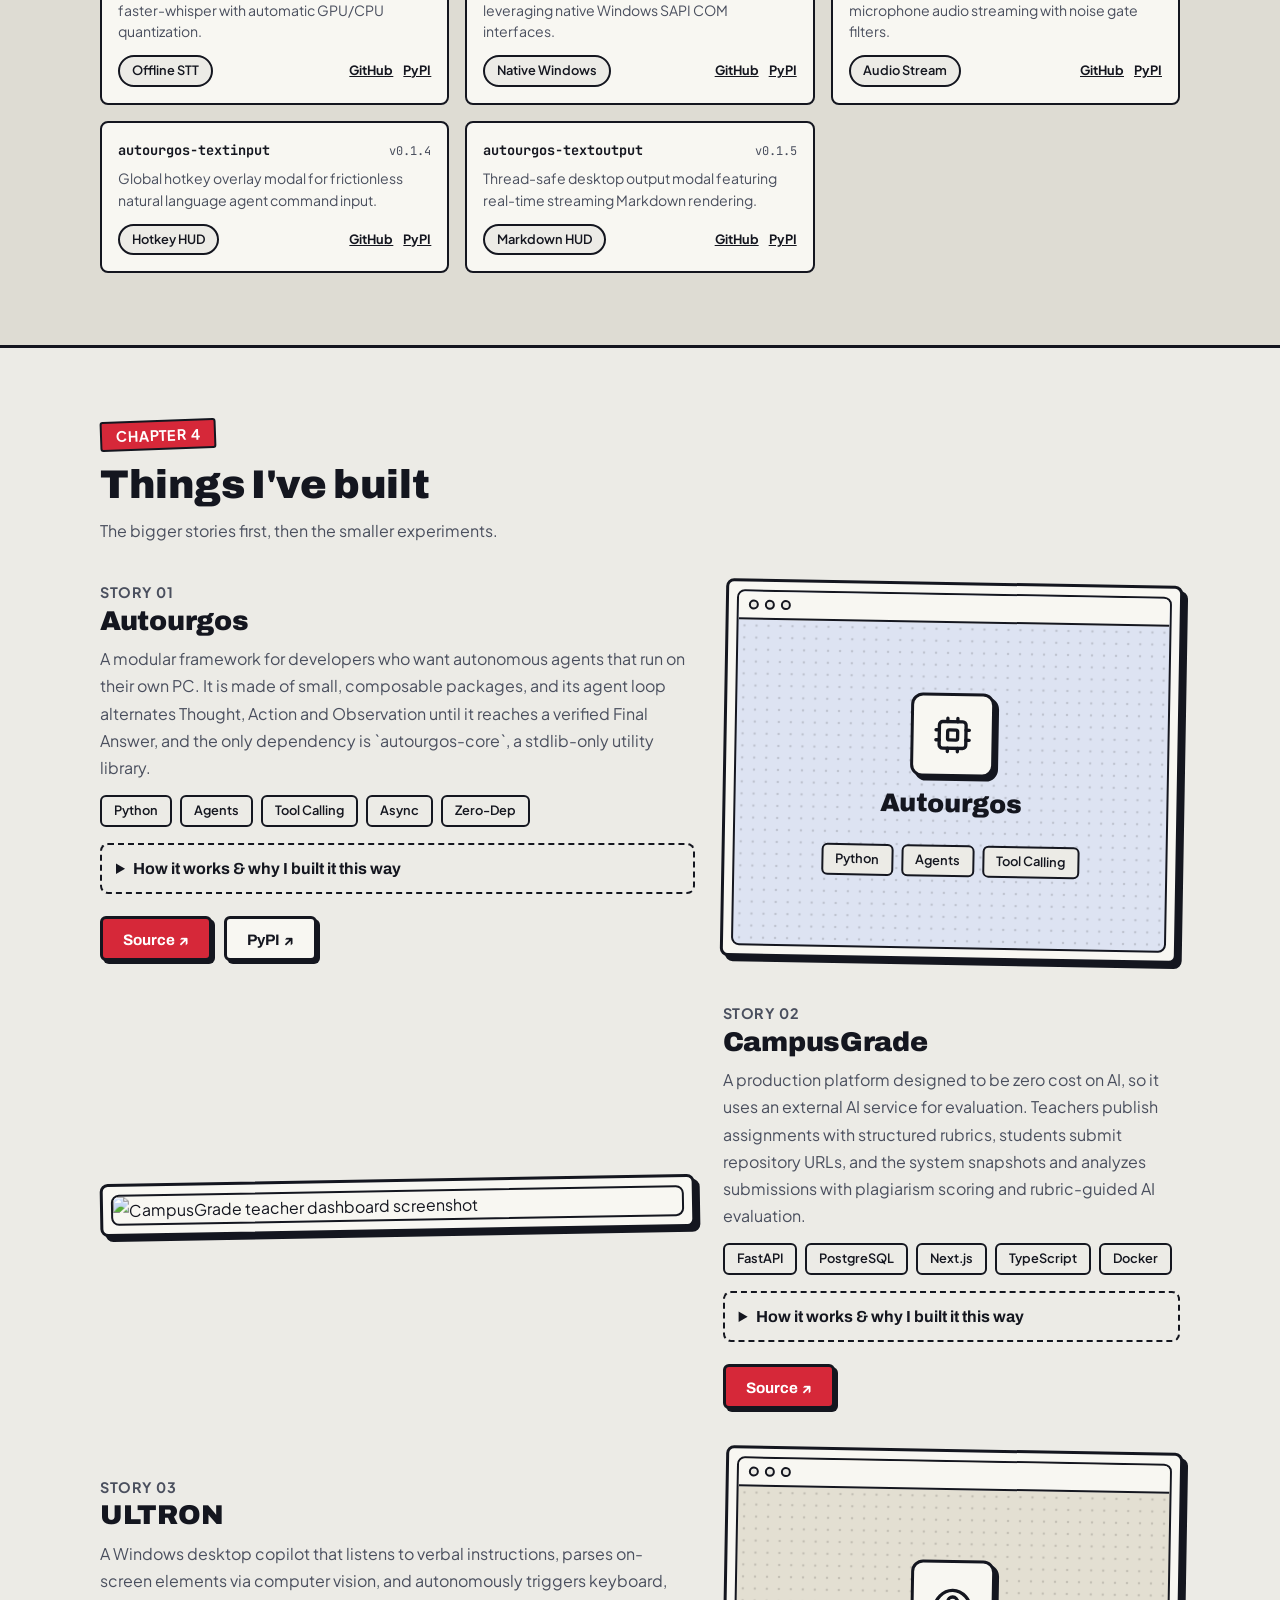
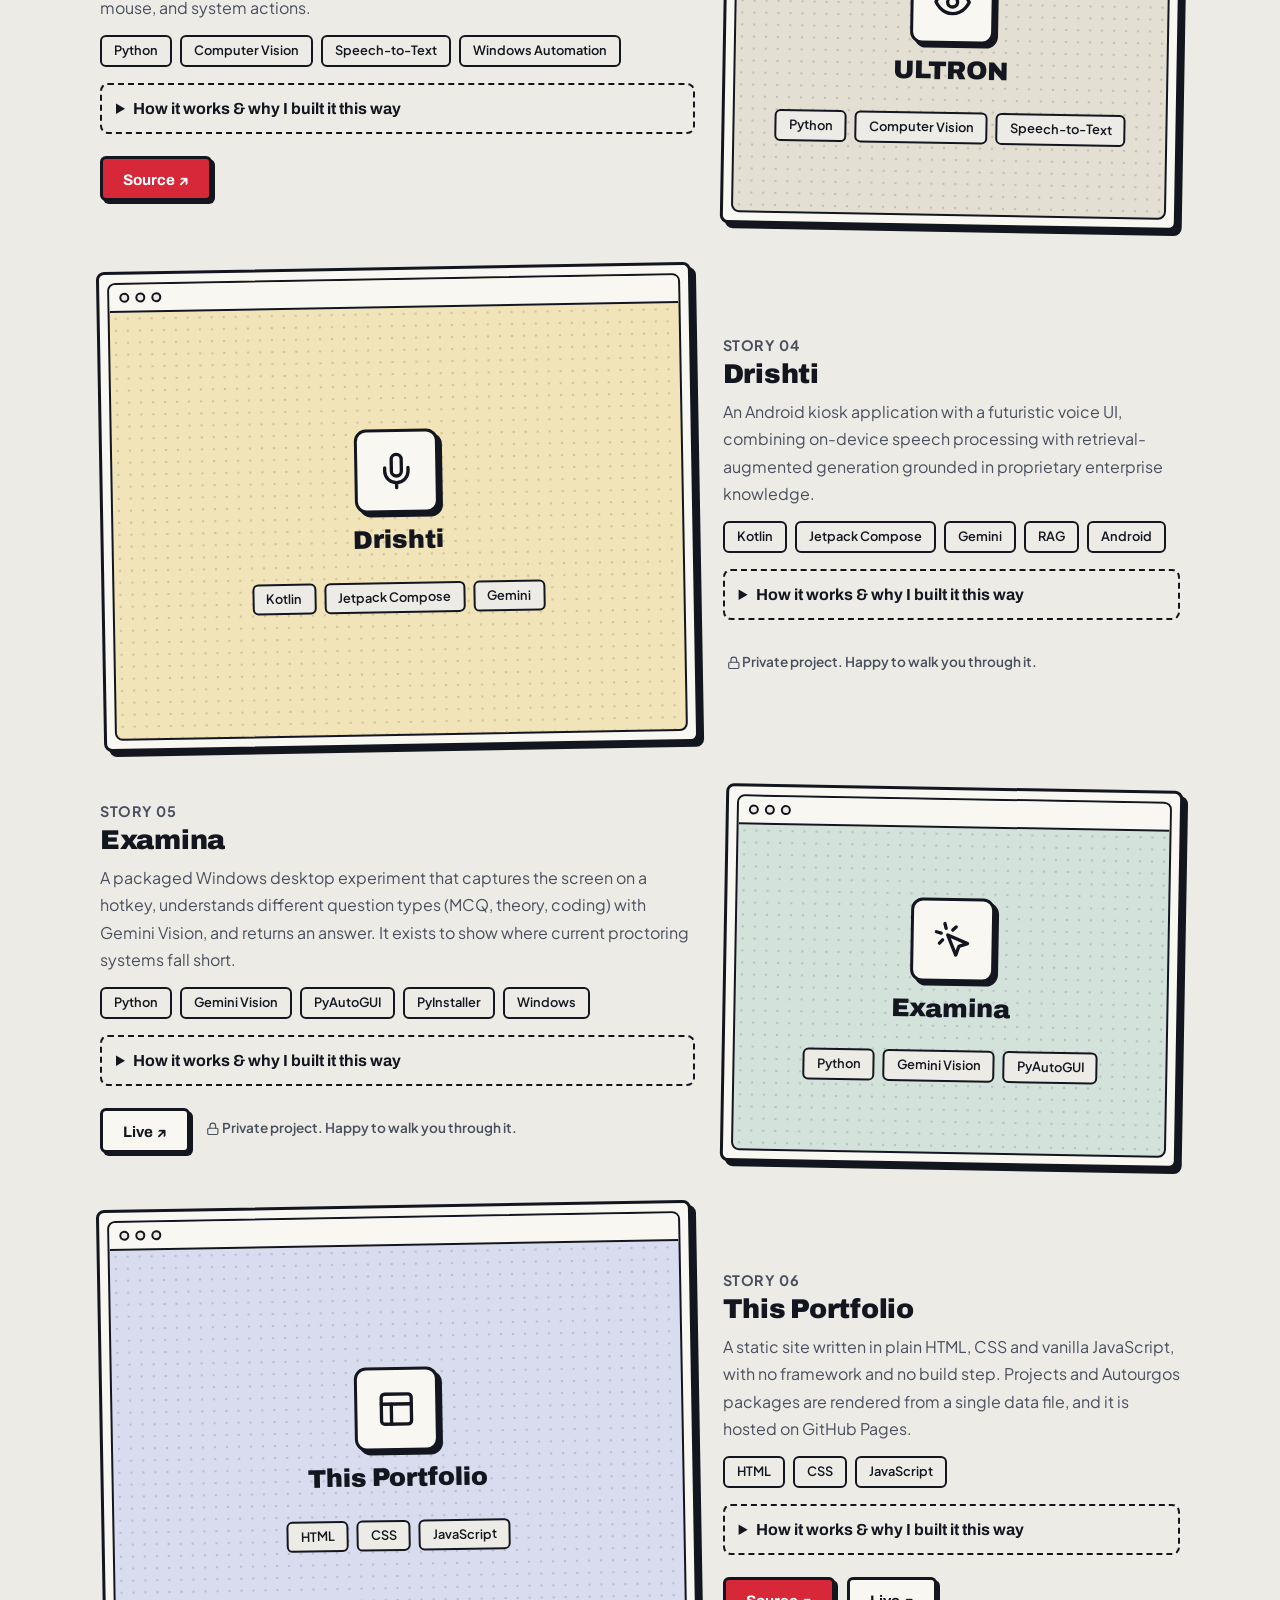
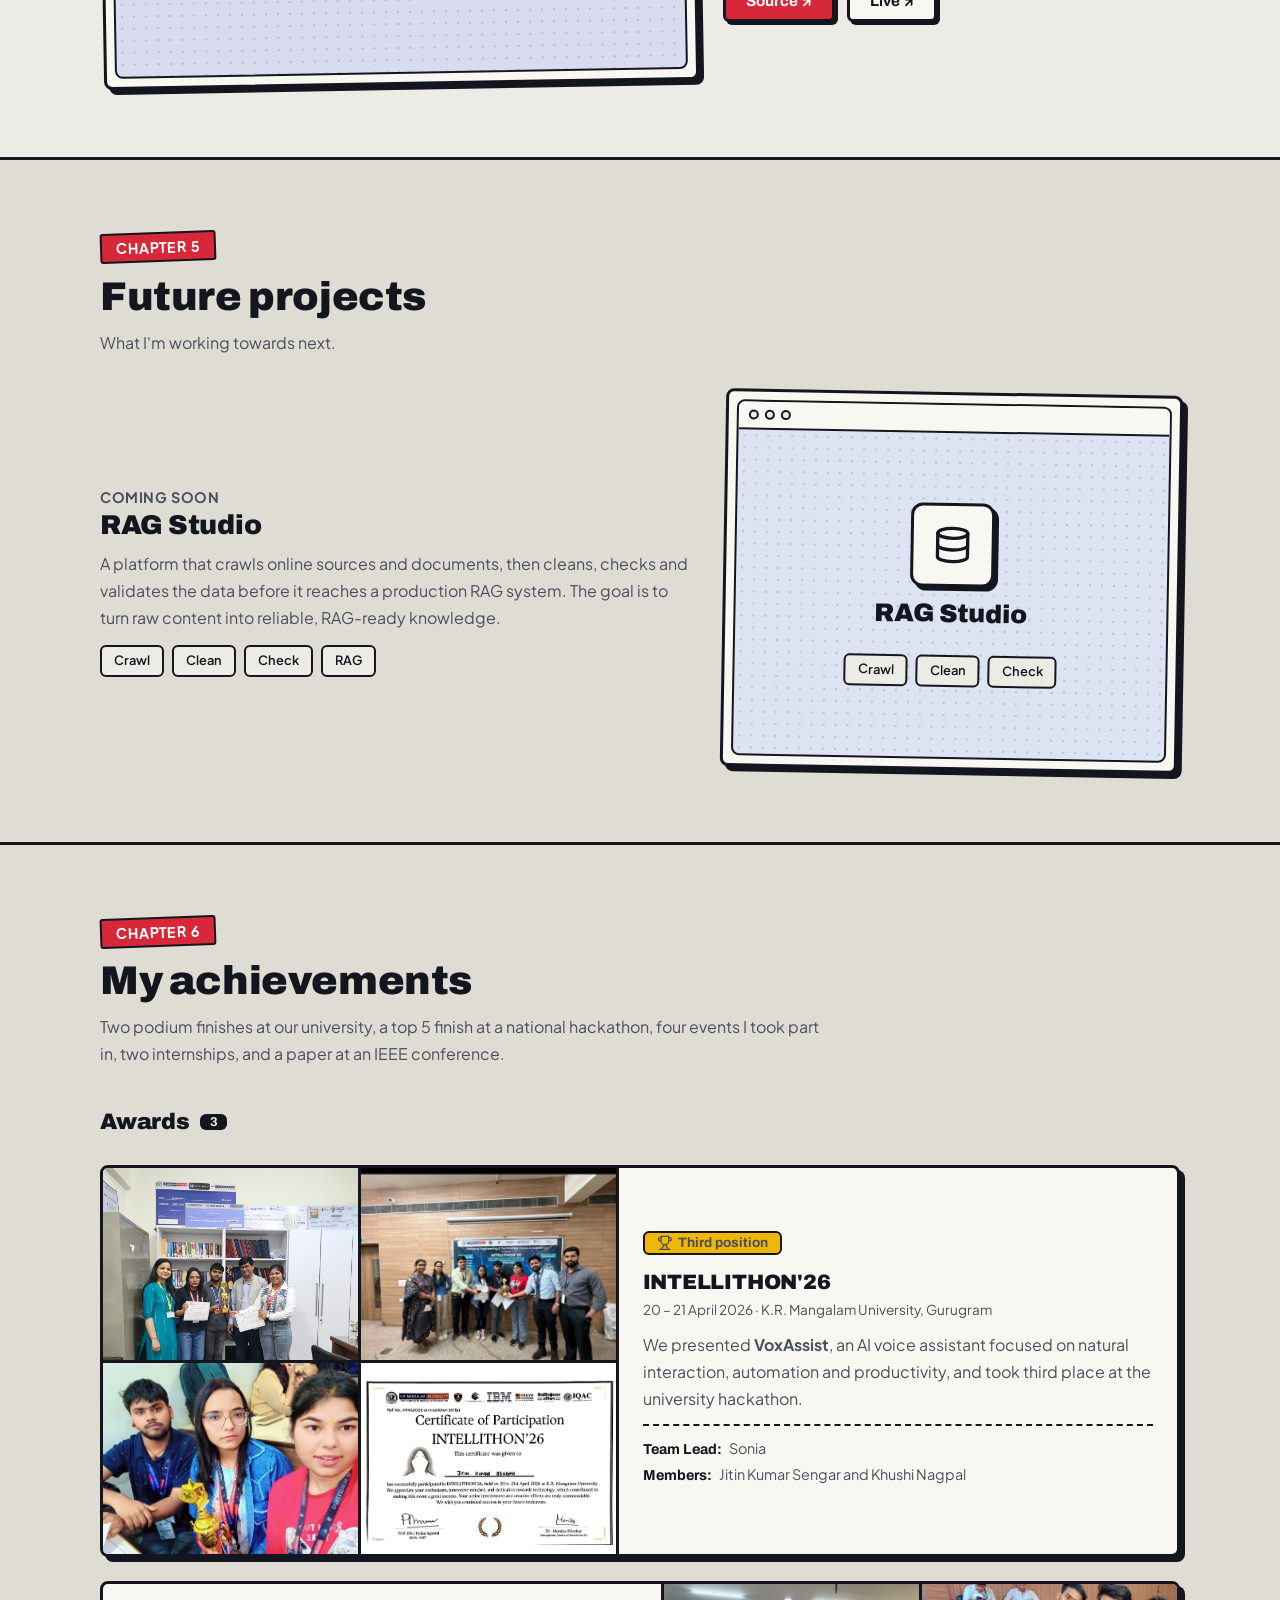
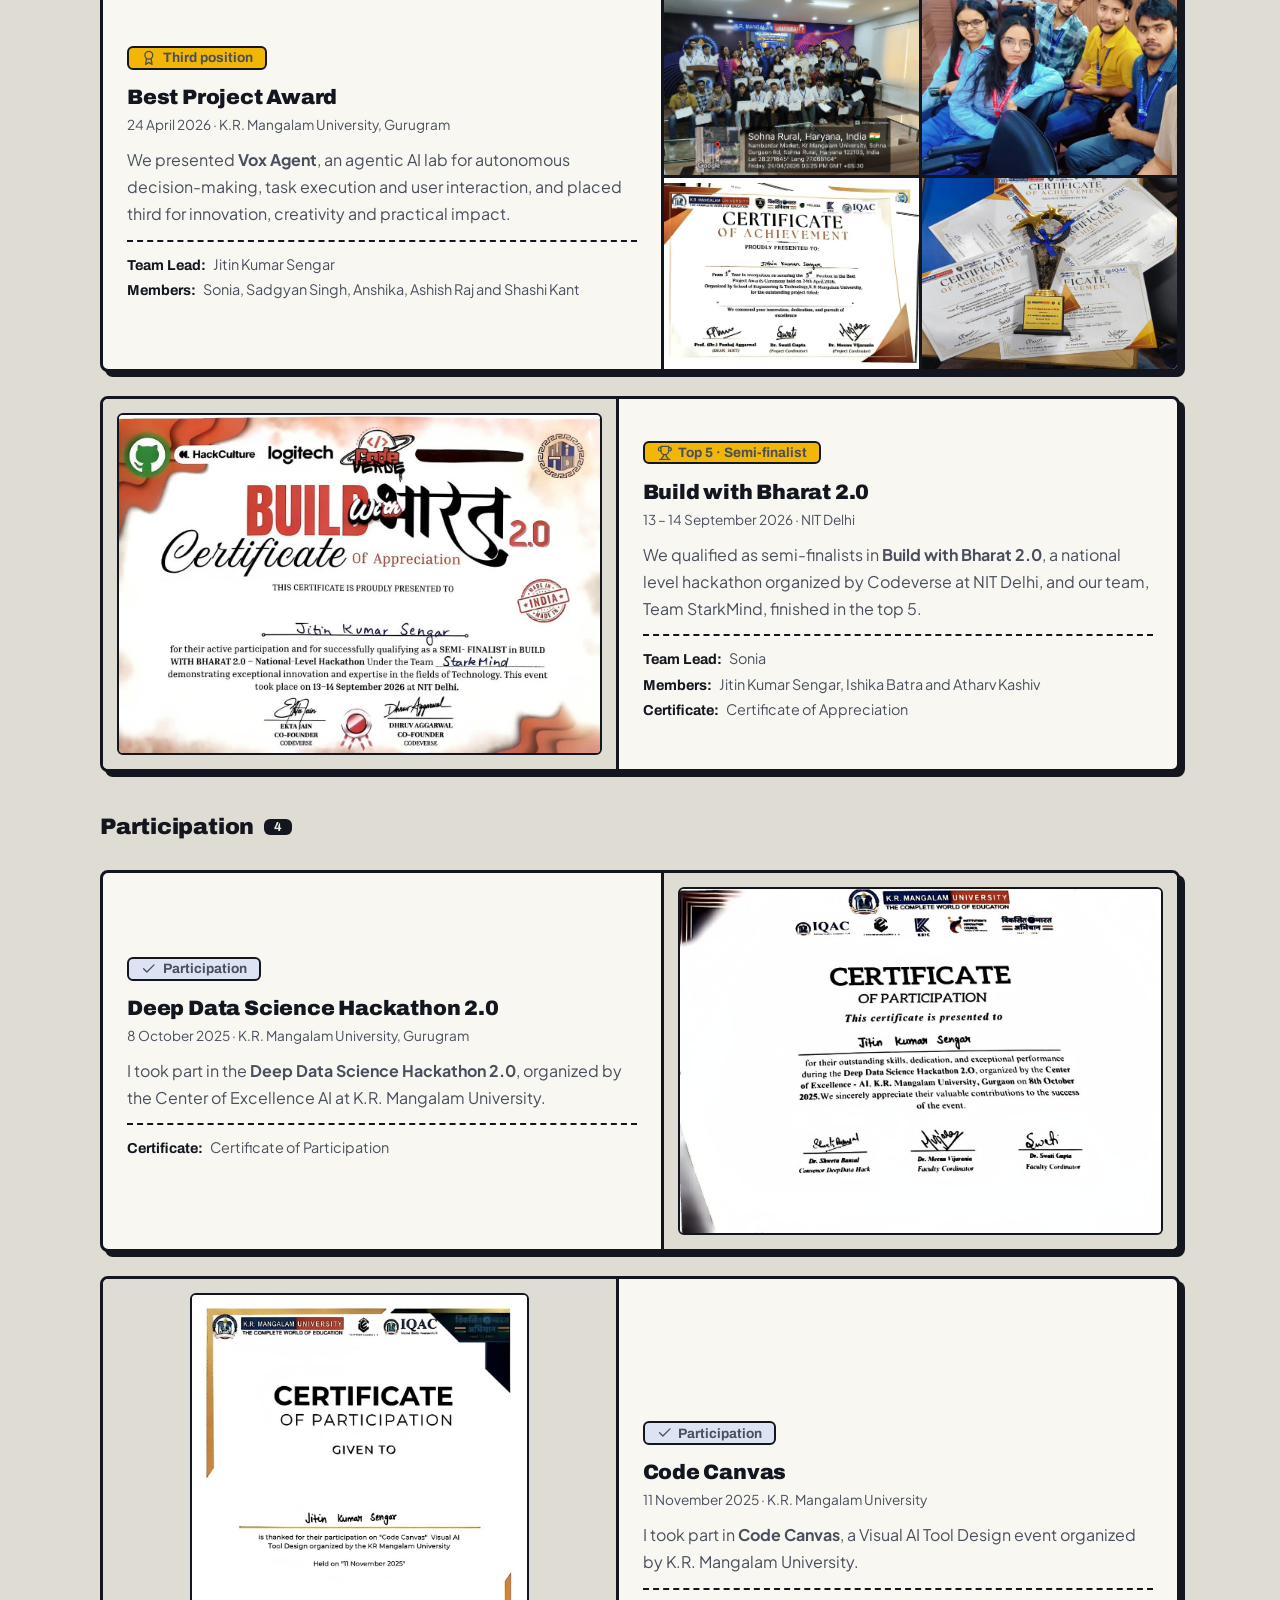
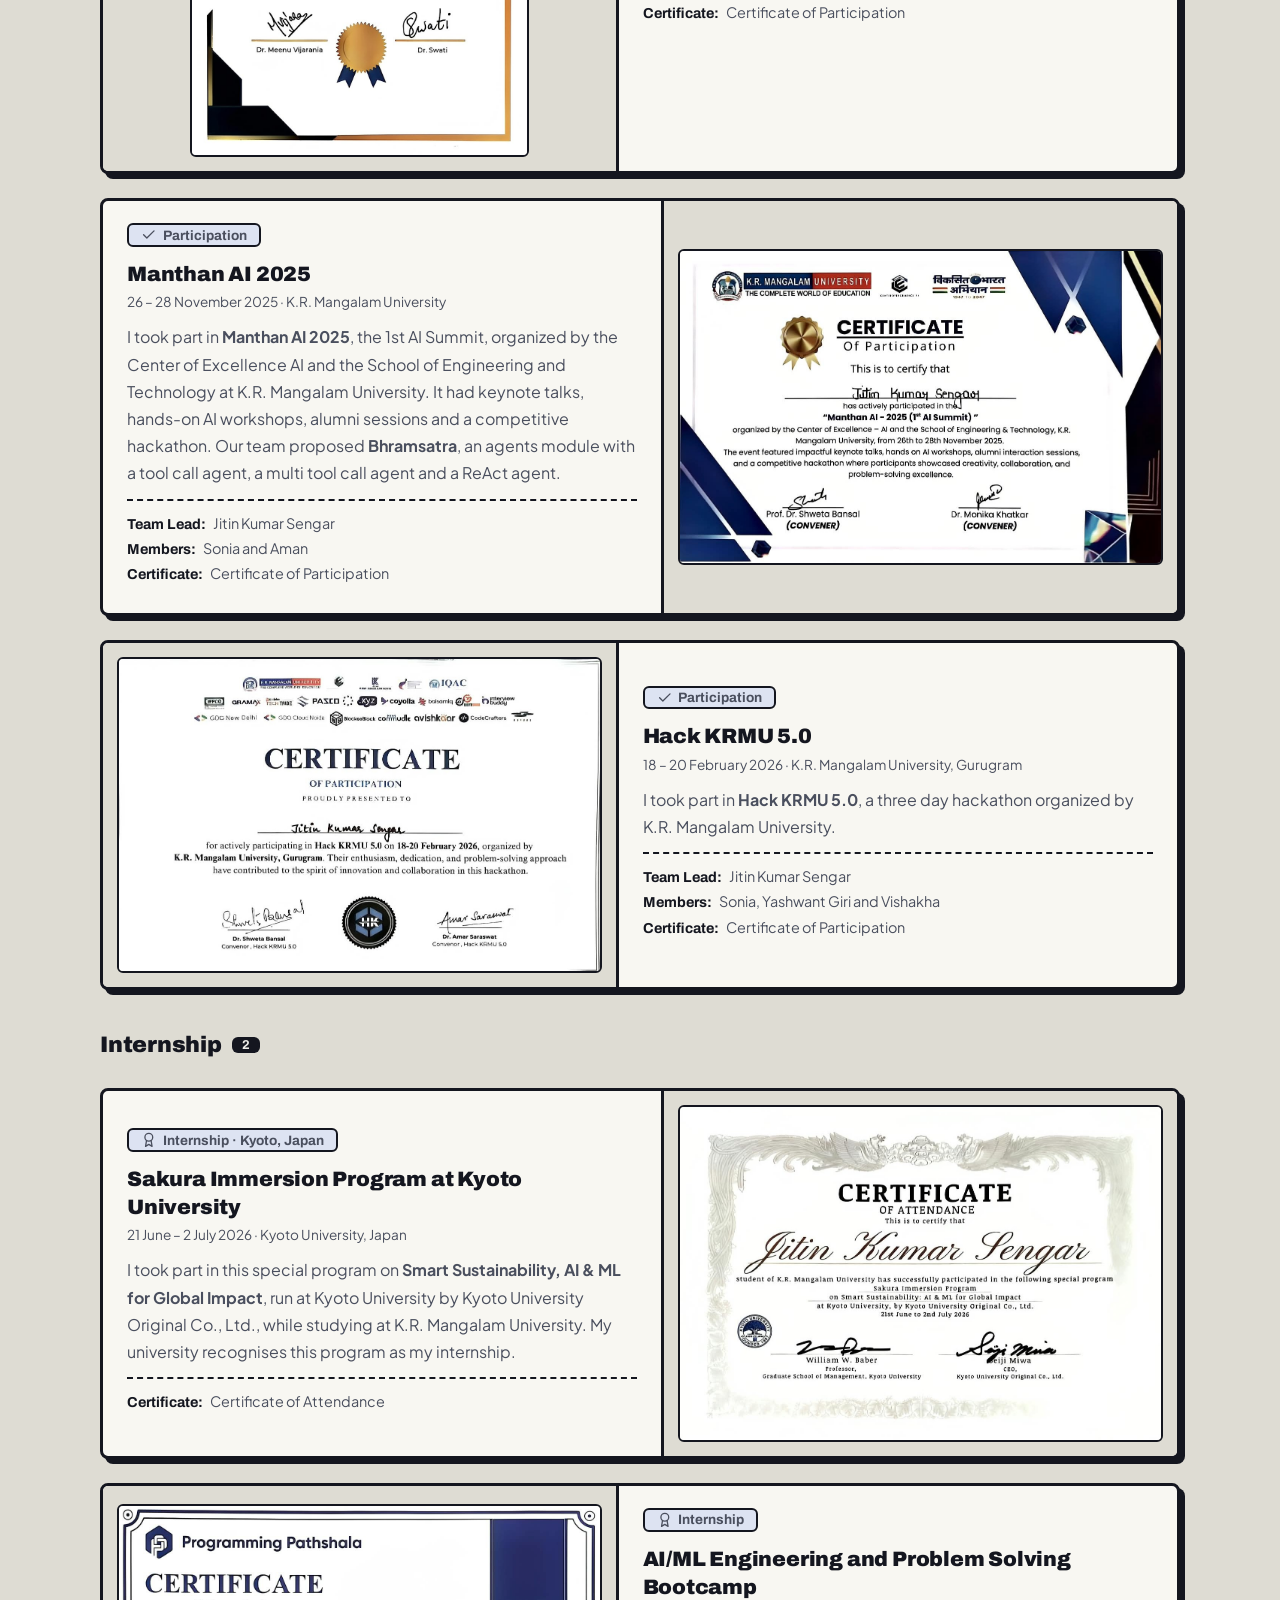
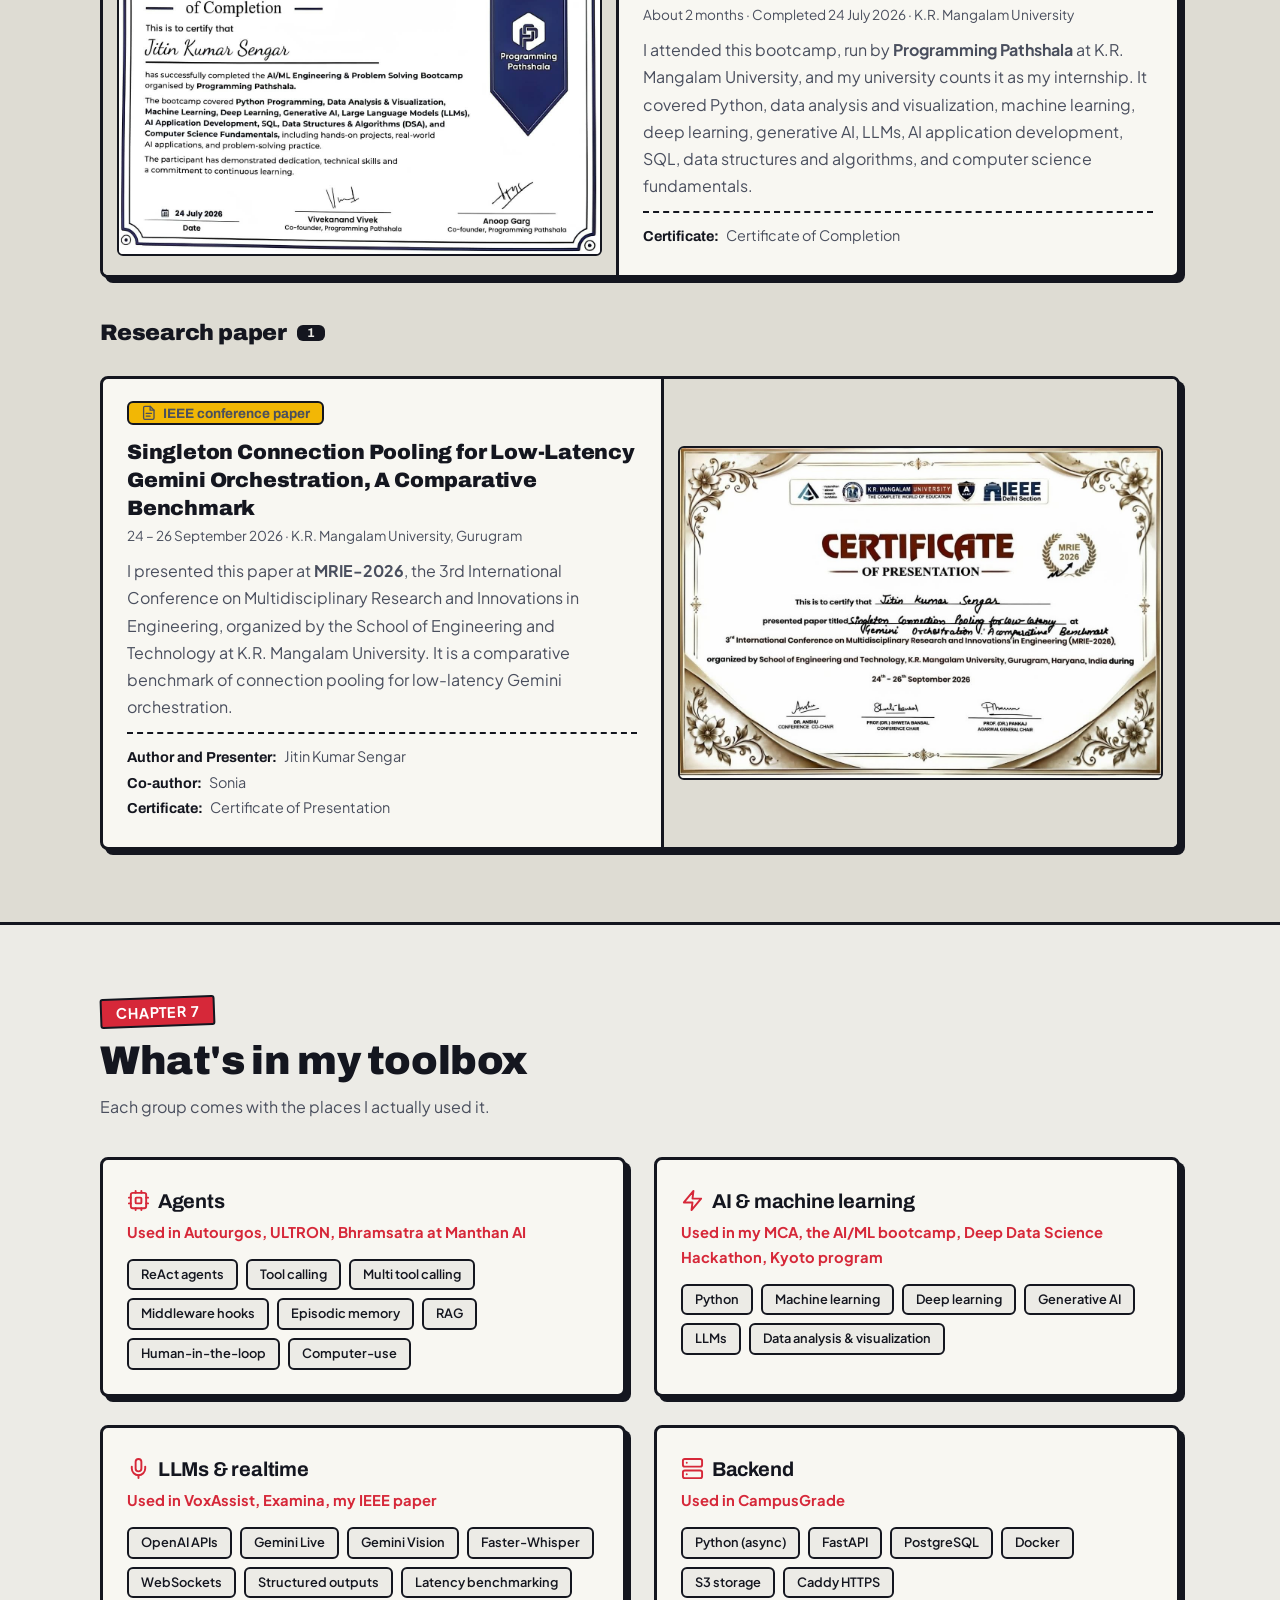
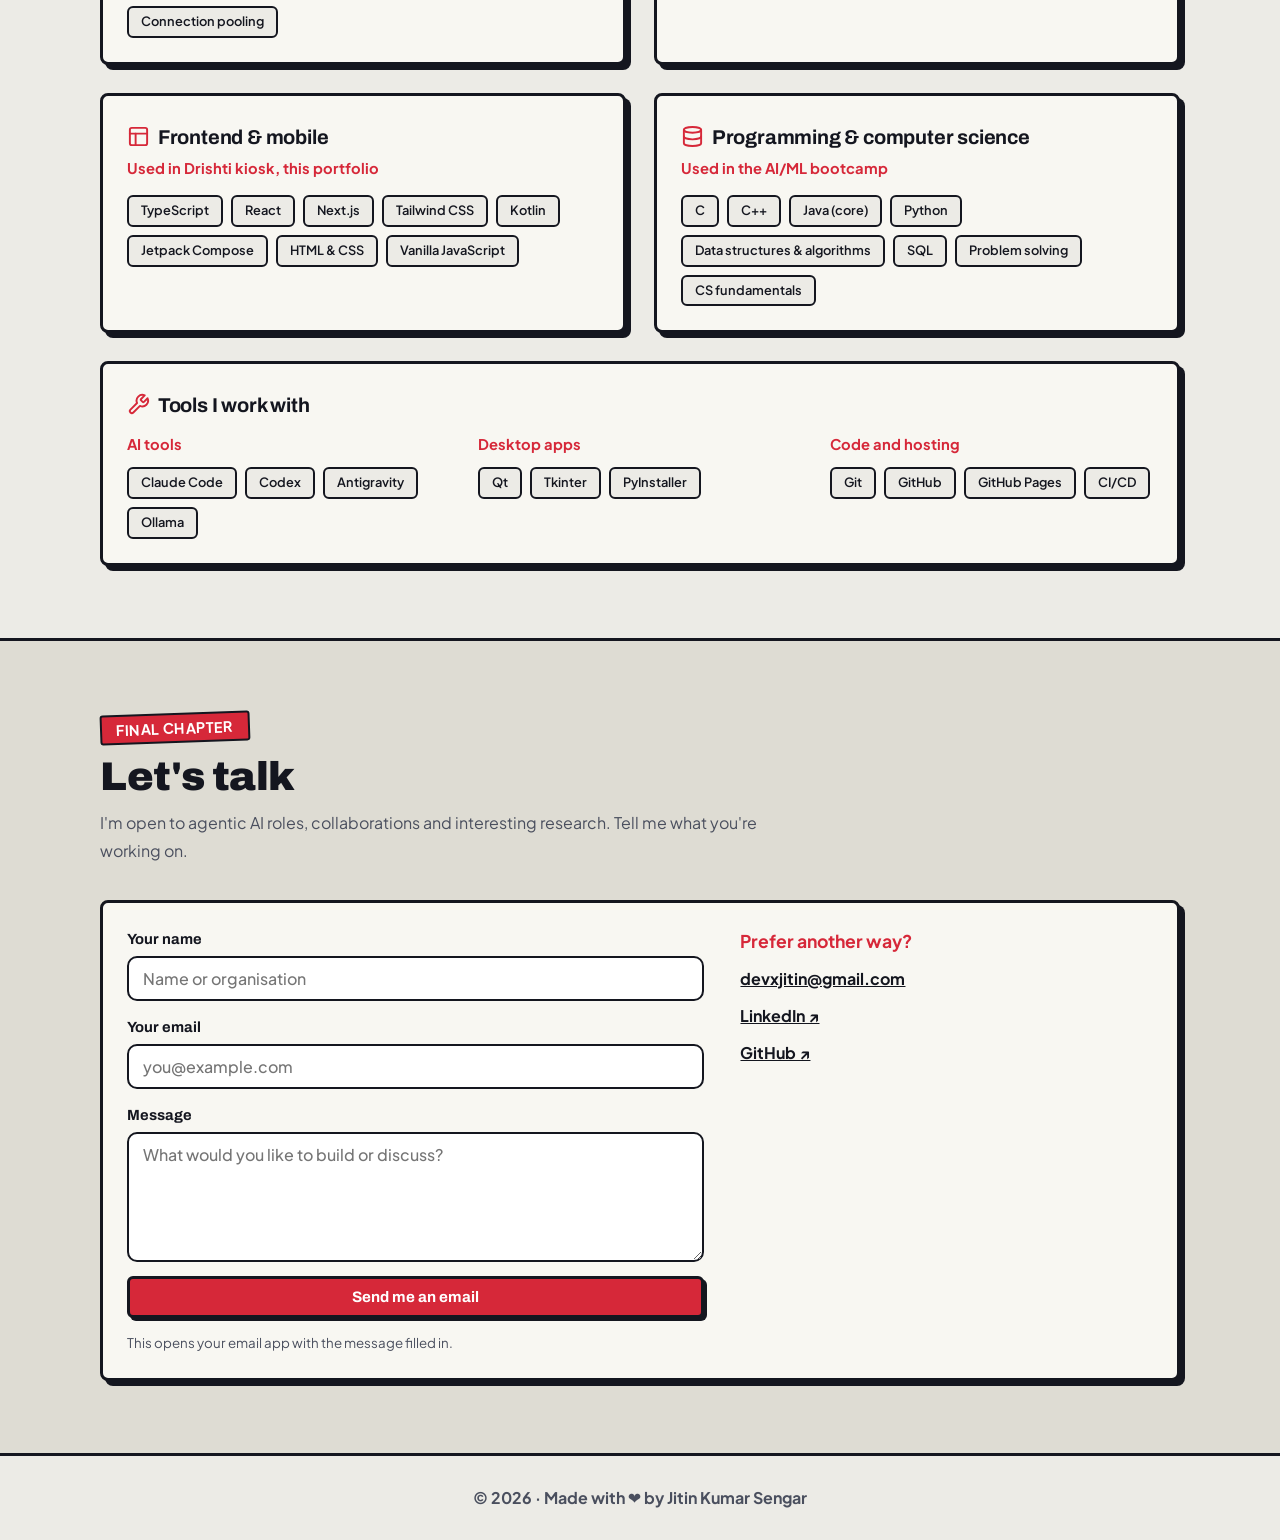
==== commit eacb6f0e: "feat: bolder navy and crimson look with motion, refreshed stats and custom scrollbar - replace pink " ====
--- a/index.html
+++ b/index.html
@@ -11,11 +11,12 @@
 
   <link rel="preconnect" href="https://fonts.googleapis.com">
   <link rel="preconnect" href="https://fonts.gstatic.com" crossorigin>
-  <link href="https://fonts.googleapis.com/css2?family=JetBrains+Mono:wght@400;500;700&family=Plus+Jakarta+Sans:wght@400;500;600;700&family=Yomogi&family=Zen+Maru+Gothic:wght@500;700;900&display=swap" rel="stylesheet">
+  <link href="https://fonts.googleapis.com/css2?family=JetBrains+Mono:wght@400;500;700&family=Plus+Jakarta+Sans:wght@400;500;600;700&family=Archivo:wght@500;700;800;900&display=swap" rel="stylesheet">
 
   <link rel="stylesheet" href="styles.css">
 </head>
 <body>
+  <div class="progress" id="progress" aria-hidden="true"></div>
 
   <header class="site-nav">
     <div class="wrap nav-row">
@@ -64,6 +65,7 @@
             <figcaption>the real me</figcaption>
           </figure>
           <div class="bubble">Ask me about agents!</div>
+          <i class="glint" aria-hidden="true"></i><i class="glint" aria-hidden="true"></i><i class="glint" aria-hidden="true"></i><i class="glint" aria-hidden="true"></i><i class="glint" aria-hidden="true"></i>
         </div>
       </div>
     </section>
@@ -71,12 +73,21 @@
     <!-- QUICK FACTS -->
     <section class="facts">
       <div class="wrap facts-row">
-        <div class="fact"><b>17</b><span>packages on PyPI</span></div>
-        <div class="fact"><b>26</b><span>public repos</span></div>
-        <div class="fact"><b>11</b><span>lifecycle hooks in the Autourgos agent</span></div>
-        <div class="fact"><b>2</b><span>hackathon podium finishes</span></div>
-      </div>
-    </section>
+        <div class="fact"><b data-target="17">17</b><span>packages on PyPI</span></div>
+        <div class="fact"><b data-target="27">27</b><span>public repos</span></div>
+        <div class="fact"><b data-target="10">10</b><span>achievements and certificates</span></div>
+        <div class="fact"><b data-target="2">2</b><span>podium finishes</span></div>
+        <div class="fact"><b data-target="1">1</b><span>IEEE conference paper</span></div>
+        <div class="fact"><b data-target="2">2</b><span>internships</span></div>
+      </div>
+    </section>
+
+    <div class="marquee" aria-hidden="true">
+      <div class="marquee-track">
+        <div class="marquee-group"><span>Python</span><span>C++</span><span>Java</span><span>FastAPI</span><span>React</span><span>TypeScript</span><span>Kotlin</span><span>PostgreSQL</span><span>Docker</span><span>Gemini</span><span>LLMs</span><span>RAG</span><span>Ollama</span><span>Qt</span><span>Tkinter</span><span>Git</span><span>CI/CD</span></div>
+        <div class="marquee-group"><span>Python</span><span>C++</span><span>Java</span><span>FastAPI</span><span>React</span><span>TypeScript</span><span>Kotlin</span><span>PostgreSQL</span><span>Docker</span><span>Gemini</span><span>LLMs</span><span>RAG</span><span>Ollama</span><span>Qt</span><span>Tkinter</span><span>Git</span><span>CI/CD</span></div>
+      </div>
+    </div>
 
     <!-- ABOUT -->
     <section id="about" class="block">
@@ -249,7 +260,7 @@
             <ul class="chips"><li>Crawl</li><li>Clean</li><li>Check</li><li>RAG</li></ul>
           </div>
           <div class="panel project-art">
-            <div class="art-card" style="--tint:#d9e4fb" aria-hidden="true">
+            <div class="art-card" style="--tint:#dde3f2" aria-hidden="true">
               <div class="art-bar"><i></i><i></i><i></i></div>
               <div class="art-main">
                 <span class="art-icon"><i class="ico" data-icon="database"></i></span>
@@ -527,7 +538,7 @@
 
   <footer class="site-footer">
     <div class="wrap">
-      <p>© 2026 Jitin Kumar Sengar. Made by hand in Gurugram.</p>
+      <p>© 2026 · Made with ❤️ by Jitin Kumar Sengar</p>
     </div>
   </footer>
 
--- a/styles.css
+++ b/styles.css
@@ -1,22 +1,22 @@
 /* ==========================================================================
-   Warm manga portfolio - Jitin Kumar Sengar
-   Paper-cream pages, ink outlines, halftone dots, one sakura accent.
+   Manga portfolio - Jitin Kumar Sengar
+   Cool paper, heavy ink outlines, halftone dots, one crimson accent.
    ========================================================================== */
 
 :root {
-  --paper: #f7f0e3;
-  --paper-2: #efe5d2;
-  --card: #fffaf0;
-  --ink: #221f1f;
-  --ink-soft: #5b5550;
-  --sakura: #e85d7a;
-  --sakura-soft: #fbd9e0;
-  --indigo: #3d4a8f;
-  --sun: #f5c542;
-
-  --font-head: 'Zen Maru Gothic', 'Plus Jakarta Sans', system-ui, sans-serif;
+  --paper: #ecebe6;
+  --paper-2: #dedcd3;
+  --card: #f8f7f2;
+  --ink: #14161f;
+  --ink-soft: #4a4f5e;
+  --accent: #d62839;
+  --accent-soft: #dde3f2;
+  --indigo: #26358c;
+  --sun: #f2b705;
+
+  --font-head: 'Archivo', 'Plus Jakarta Sans', system-ui, sans-serif;
   --font-body: 'Plus Jakarta Sans', system-ui, sans-serif;
-  --font-hand: 'Yomogi', 'Zen Maru Gothic', cursive;
+  --font-hand: 'Plus Jakarta Sans', system-ui, sans-serif;
   --font-mono: 'JetBrains Mono', ui-monospace, monospace;
 
   --line: 3px solid var(--ink);
@@ -51,14 +51,14 @@
 }
 .nav-row { display: flex; align-items: center; justify-content: space-between; height: 64px; }
 .brand { font-family: var(--font-head); font-weight: 900; font-size: 1.5rem; text-decoration: none; }
-.brand span { color: var(--sakura); }
+.brand span { color: var(--accent); }
 .nav-links { display: flex; gap: 6px; }
 .nav-links a {
   font-family: var(--font-head); font-weight: 700; font-size: .95rem;
   text-decoration: none; padding: 6px 12px; border-radius: 999px;
   border: 2px solid transparent;
 }
-.nav-links a:hover { border-color: var(--ink); background: var(--sakura-soft); }
+.nav-links a:hover { border-color: var(--ink); background: var(--accent-soft); }
 .nav-toggle {
   display: none; font: 700 .9rem var(--font-head);
   padding: 6px 14px; border: var(--line); border-radius: 999px;
@@ -83,7 +83,7 @@
   transition: transform .12s, box-shadow .12s;
 }
 .btn:hover { transform: translate(2px, 2px); box-shadow: 1px 1px 0 var(--ink); }
-.btn.primary { background: var(--sakura); color: #fff; }
+.btn.primary { background: var(--accent); color: #fff; }
 .btn.ghost { box-shadow: none; border-style: dashed; }
 .btn.small { padding: 4px 14px; font-size: .85rem; }
 .btn-row { display: flex; flex-wrap: wrap; gap: 12px; margin-top: 22px; }
@@ -91,15 +91,15 @@
 .ico { display: inline-flex; vertical-align: -0.2em; line-height: 0; }
 .ico svg { width: 1.15em; height: 1.15em; }
 .steps li > span .ico svg { width: 22px; height: 22px; color: var(--ink); }
-.trophy .ico svg { width: 38px; height: 38px; color: var(--sakura); }
-.skill h3 .ico { margin-right: 4px; color: var(--sakura); }
-.eco-layer-head .ico { color: var(--sakura); }
+.trophy .ico svg { width: 38px; height: 38px; color: var(--accent); }
+.skill h3 .ico { margin-right: 4px; color: var(--accent); }
+.eco-layer-head .ico { color: var(--accent); }
 .eco-layer-head .ico svg { width: 24px; height: 24px; }
 .private-note .ico svg { width: 1em; height: 1em; }
 
 :focus-visible { outline: 3px solid var(--indigo); outline-offset: 3px; }
 
-.hand-note { font-family: var(--font-hand); font-size: 1.35rem; color: var(--sakura); }
+.hand-note { font-family: var(--font-hand); font-size: 1.35rem; color: var(--accent); }
 
 .chips { display: flex; flex-wrap: wrap; gap: 8px; }
 .chips li, .chip {
@@ -127,12 +127,12 @@
 .lead strong, .lead em { color: var(--ink); }
 
 .hero-art { position: relative; max-width: 380px; justify-self: center; }
-.portrait { padding: 8px; transform: rotate(1.5deg); }
+.portrait { padding: 8px; rotate: 1.5deg; }
 .portrait img { border-radius: 8px; width: 100%; height: auto; aspect-ratio: 3/4; object-fit: cover; }
 .polaroid {
   position: absolute; left: -44px; bottom: -28px; width: 130px;
   background: #fff; border: var(--line); padding: 7px 7px 4px;
-  box-shadow: 4px 4px 0 var(--ink); transform: rotate(-7deg);
+  box-shadow: 4px 4px 0 var(--ink); rotate: -7deg;
 }
 .polaroid img { aspect-ratio: 1; object-fit: cover; object-position: top; border: 2px solid var(--ink); }
 .polaroid figcaption { font-family: var(--font-hand); font-size: .9rem; text-align: center; padding-top: 3px; }
@@ -140,7 +140,7 @@
   position: absolute; top: -20px; right: -26px;
   font-family: var(--font-hand); font-size: 1.05rem;
   background: #fff; border: var(--line); border-radius: 22px; padding: 8px 16px;
-  box-shadow: 3px 3px 0 var(--ink); transform: rotate(4deg);
+  box-shadow: 3px 3px 0 var(--ink); rotate: 4deg;
 }
 .bubble::after {
   content: ""; position: absolute; left: 22px; bottom: -14px;
@@ -151,7 +151,7 @@
 
 /* ---------- Facts ---------- */
 .facts { background: var(--ink); color: var(--paper); border-bottom: var(--line); }
-.facts-row { display: grid; grid-template-columns: repeat(4, 1fr); gap: 16px; padding-top: 22px; padding-bottom: 22px; }
+.facts-row { display: grid; grid-template-columns: repeat(6, 1fr); gap: 16px; padding-top: 22px; padding-bottom: 22px; }
 .fact { text-align: center; }
 .fact b { display: block; font-family: var(--font-head); font-weight: 900; font-size: 2.2rem; color: var(--sun); line-height: 1.1; }
 .fact span { font-size: .85rem; opacity: .85; }
@@ -162,7 +162,7 @@
 .sec-head { margin-bottom: 36px; }
 .chapter {
   display: inline-block; font-family: var(--font-hand); font-size: 1.1rem;
-  background: var(--sakura); color: #fff; padding: 1px 14px;
+  background: var(--accent); color: #fff; padding: 1px 14px;
   border: 2px solid var(--ink); border-radius: 6px; transform: rotate(-2deg); margin-bottom: 10px;
 }
 .sec-head h2 { font-family: var(--font-head); font-weight: 900; font-size: clamp(1.7rem, 3.4vw, 2.5rem); line-height: 1.2; }
@@ -177,7 +177,7 @@
 .steps li { display: flex; gap: 14px; align-items: flex-start; }
 .steps li > span {
   flex: none; width: 44px; height: 44px; display: grid; place-items: center;
-  font-size: 1.3rem; background: var(--sakura-soft); border: 2px solid var(--ink); border-radius: 50%;
+  font-size: 1.3rem; background: var(--accent-soft); border: 2px solid var(--ink); border-radius: 50%;
 }
 .steps b { display: block; font-family: var(--font-head); }
 .steps small { color: var(--ink-soft); font-size: .88rem; }
@@ -189,7 +189,7 @@
 .auto-banner > .panel:first-child .btn-row { margin-top: auto; padding-top: 22px; }
 .feat-list { display: grid; gap: 10px; margin-top: 16px; }
 .feat-list li { display: flex; gap: 10px; align-items: flex-start; font-size: .92rem; color: var(--ink-soft); line-height: 1.5; }
-.feat-list .ico { flex: none; margin-top: 2px; color: var(--sakura); }
+.feat-list .ico { flex: none; margin-top: 2px; color: var(--accent); }
 .feat-list .ico svg { width: 18px; height: 18px; stroke-width: 3; }
 .install {
   display: flex; align-items: center; justify-content: space-between; gap: 10px;
@@ -209,7 +209,7 @@
   font: 700 .9rem var(--font-head); padding: 6px 16px; cursor: pointer;
   border: 2px solid var(--ink); border-radius: 999px; background: var(--card); color: var(--ink);
 }
-.tab:hover { background: var(--sakura-soft); }
+.tab:hover { background: var(--accent-soft); }
 .tab.active { background: var(--ink); color: var(--paper); }
 
 .eco-layers { display: grid; gap: 30px; }
@@ -222,7 +222,7 @@
 }
 .pkg-top { display: flex; justify-content: space-between; gap: 8px; align-items: baseline; flex-wrap: wrap; }
 .pkg-name { font-family: var(--font-mono); font-weight: 700; font-size: .85rem; text-decoration: none; word-break: break-all; }
-.pkg-name:hover { color: var(--sakura); }
+.pkg-name:hover { color: var(--accent); }
 .pkg-ver { font-family: var(--font-mono); font-size: .75rem; color: var(--ink-soft); }
 .pkg p { font-size: .88rem; color: var(--ink-soft); margin-top: 6px; line-height: 1.55; }
 .pkg-foot { display: flex; justify-content: space-between; align-items: center; gap: 8px; flex-wrap: wrap; font-size: .8rem; }
@@ -232,21 +232,21 @@
 .project-stack { display: grid; gap: 40px; }
 .project { display: grid; grid-template-columns: 1.3fr 1fr; gap: 28px; align-items: center; }
 .project:nth-child(even) .project-art { order: -1; }
-.project-no { font-family: var(--font-hand); color: var(--sakura); font-size: 1.1rem; }
+.project-no { font-family: var(--font-hand); color: var(--accent); font-size: 1.1rem; }
 .project h3 { font-family: var(--font-head); font-weight: 900; font-size: 1.7rem; line-height: 1.2; margin-bottom: 8px; }
 .project p { color: var(--ink-soft); }
 .project .chips { margin-top: 14px; }
 .project details { margin-top: 16px; border: 2px dashed var(--ink); border-radius: 10px; padding: 10px 14px; }
 .project summary { font-family: var(--font-head); font-weight: 700; cursor: pointer; }
 .detail-body { margin-top: 10px; font-size: .92rem; }
-.detail-body h5 { font-family: var(--font-hand); font-size: 1.05rem; color: var(--sakura); margin: 10px 0 4px; }
+.detail-body h5 { font-family: var(--font-hand); font-size: 1.05rem; color: var(--accent); margin: 10px 0 4px; }
 .detail-body ul { list-style: disc; padding-left: 20px; display: grid; gap: 6px; color: var(--ink-soft); }
 .project-art { padding: 8px; transform: rotate(1deg); }
 .project:nth-child(even) .project-art { transform: rotate(-1deg); }
 .project-art img { border-radius: 8px; border: 2px solid var(--ink); }
 .art-fallback {
   aspect-ratio: 4/3; display: grid; place-items: center; border-radius: 8px; border: 2px solid var(--ink);
-  background-color: var(--sakura-soft);
+  background-color: var(--accent-soft);
   background-image: radial-gradient(rgba(34,31,31,.2) 1.4px, transparent 1.6px);
   background-size: 12px 12px;
   font-family: var(--font-head); font-weight: 900; font-size: 4rem; color: var(--ink);
@@ -264,7 +264,7 @@
 .contrib-list { display: grid; grid-template-columns: repeat(2, 1fr); gap: 16px 28px; }
 .contrib-list li { display: flex; gap: 12px; align-items: flex-start; color: var(--ink-soft); }
 .contrib-list li b { color: var(--ink); font-family: var(--font-head); }
-.contrib-list .ico { flex: none; margin-top: 2px; color: var(--sakura); }
+.contrib-list .ico { flex: none; margin-top: 2px; color: var(--accent); }
 .contrib-list .ico svg { width: 24px; height: 24px; }
 
 .achievements { display: grid; grid-template-columns: repeat(2, 1fr); gap: 28px; }
@@ -288,7 +288,7 @@
 .lightbox { margin: auto; max-width: 92vw; max-height: 92vh; border: var(--line); border-radius: var(--radius); background: var(--card); padding: 10px; box-shadow: var(--shadow); }
 .lightbox::backdrop { background: rgba(34,31,31,.75); }
 .lightbox img { max-width: 100%; max-height: calc(92vh - 70px); margin: 0 auto; border-radius: 8px; }
-.lightbox-close { display: block; margin: 0 0 8px auto; font: 700 .85rem var(--font-head); padding: 4px 14px; border: 2px solid var(--ink); border-radius: 999px; background: var(--sakura); color: #fff; cursor: pointer; }
+.lightbox-close { display: block; margin: 0 0 8px auto; font: 700 .85rem var(--font-head); padding: 4px 14px; border: 2px solid var(--ink); border-radius: 999px; background: var(--accent); color: #fff; cursor: pointer; }
 
 /* ---------- Skills ---------- */
 .skills-grid { display: grid; grid-template-columns: repeat(2, 1fr); gap: 28px; }
@@ -296,7 +296,7 @@
 .tool-groups { display: grid; grid-template-columns: repeat(auto-fit, minmax(200px, 1fr)); gap: 20px 28px; margin-top: 10px; }
 .tool-groups .skill-proof { margin: 0 0 10px; }
 .skill h3 { font-family: var(--font-head); font-size: 1.25rem; }
-.skill-proof { font-family: var(--font-hand); color: var(--sakura); margin: 2px 0 14px; }
+.skill-proof { font-family: var(--font-hand); color: var(--accent); margin: 2px 0 14px; }
 
 /* ---------- Contact ---------- */
 .contact-card { display: grid; grid-template-columns: 1.4fr 1fr; gap: 36px; }
@@ -357,10 +357,10 @@
 .edu-body { padding: 20px 24px 24px; }
 .edu-body h3 { font-family: var(--font-head); font-weight: 900; font-size: 1.3rem; line-height: 1.3; margin: 10px 0 4px; }
 .edu-school { font-weight: 600; }
-.ach-badge.now { background: var(--sakura-soft); }
+.ach-badge.now { background: var(--accent-soft); }
 
 /* ---------- Generated project art ---------- */
-.art-card { border: 2px solid var(--ink); border-radius: 8px; overflow: hidden; background: var(--tint, var(--sakura-soft)); }
+.art-card { border: 2px solid var(--ink); border-radius: 8px; overflow: hidden; background: var(--tint, var(--accent-soft)); }
 .art-bar { display: flex; gap: 6px; padding: 8px 10px; background: var(--card); border-bottom: 2px solid var(--ink); }
 .art-bar i { width: 10px; height: 10px; border-radius: 50%; border: 2px solid var(--ink); background: var(--paper); }
 .art-main {
@@ -379,25 +379,25 @@
 
 /* ---------- Anime cursor (fine pointers only) ---------- */
 @media (pointer: fine) {
-  html, body { cursor: url("data:image/svg+xml,%3Csvg xmlns='http://www.w3.org/2000/svg' width='32' height='32' viewBox='0 0 32 32'%3E%3Cpath d='M4 3 L4 24 L9.5 19 L13 27 L16.5 25.5 L13 18 L20.5 18 Z' fill='%23e85d7a' stroke='%23221f1f' stroke-width='2' stroke-linejoin='round'/%3E%3Cpath d='M7 9 L7 16' stroke='%23fff' stroke-width='1.6' stroke-linecap='round' opacity='.7'/%3E%3Cpath d='M25 3 l1.6 3.6 3.6 1.6 -3.6 1.6 -1.6 3.6 -1.6 -3.6 -3.6 -1.6 3.6 -1.6z' fill='%23f5c542' stroke='%23221f1f' stroke-width='1.4' stroke-linejoin='round'/%3E%3C/svg%3E") 4 3, auto; }
-  a, button, summary, .project summary, .shot, .btn, .tab, .nav-toggle, .lightbox-close, label[for], [role="button"] { cursor: url("data:image/svg+xml,%3Csvg xmlns='http://www.w3.org/2000/svg' width='32' height='32' viewBox='0 0 32 32'%3E%3Ccircle cx='16' cy='9' r='5.5' fill='%23fbd9e0' stroke='%23221f1f' stroke-width='1.6'/%3E%3Ccircle cx='22.66' cy='13.84' r='5.5' fill='%23fbd9e0' stroke='%23221f1f' stroke-width='1.6'/%3E%3Ccircle cx='20.11' cy='21.66' r='5.5' fill='%23fbd9e0' stroke='%23221f1f' stroke-width='1.6'/%3E%3Ccircle cx='11.89' cy='21.66' r='5.5' fill='%23fbd9e0' stroke='%23221f1f' stroke-width='1.6'/%3E%3Ccircle cx='9.34' cy='13.84' r='5.5' fill='%23fbd9e0' stroke='%23221f1f' stroke-width='1.6'/%3E%3Ccircle cx='16' cy='16' r='3.2' fill='%23f5c542' stroke='%23221f1f' stroke-width='1.6'/%3E%3C/svg%3E") 16 16, pointer; }
+  html, body { cursor: url("data:image/svg+xml,%3Csvg xmlns='http://www.w3.org/2000/svg' width='32' height='32' viewBox='0 0 32 32'%3E%3Cpath d='M4 3 L4 24 L9.5 19 L13 27 L16.5 25.5 L13 18 L20.5 18 Z' fill='%23d62839' stroke='%2314161f' stroke-width='2' stroke-linejoin='round'/%3E%3Cpath d='M7 9 L7 16' stroke='%23fff' stroke-width='1.6' stroke-linecap='round' opacity='.7'/%3E%3Cpath d='M25 3 l1.6 3.6 3.6 1.6 -3.6 1.6 -1.6 3.6 -1.6 -3.6 -3.6 -1.6 3.6 -1.6z' fill='%23f2b705' stroke='%2314161f' stroke-width='1.4' stroke-linejoin='round'/%3E%3C/svg%3E") 4 3, auto; }
+  a, button, summary, .project summary, .shot, .btn, .tab, .nav-toggle, .lightbox-close, label[for], [role="button"] { cursor: url("data:image/svg+xml,%3Csvg xmlns='http://www.w3.org/2000/svg' width='32' height='32' viewBox='0 0 32 32'%3E%3Cpath d='M16 2 L19 13 L30 16 L19 19 L16 30 L13 19 L2 16 L13 13 Z' fill='%23d62839' stroke='%2314161f' stroke-width='1.8' stroke-linejoin='round'/%3E%3Ccircle cx='16' cy='16' r='2.4' fill='%23fff' stroke='%2314161f' stroke-width='1.2'/%3E%3C/svg%3E") 16 16, pointer; }
   input, textarea { cursor: text; }
 }
 
-.petal {
+.spark {
   position: fixed; z-index: 100; width: 12px; height: 12px; pointer-events: none;
-  background: var(--sakura); border: 2px solid var(--ink); border-radius: 80% 0 80% 0;
-  animation: petal-fly .7s ease-out forwards;
-}
-@keyframes petal-fly {
+  background: var(--accent); border: 2px solid var(--ink); border-radius: 0; clip-path: polygon(50% 0, 100% 50%, 50% 100%, 0 50%);
+  animation: spark-fly .7s ease-out forwards;
+}
+@keyframes spark-fly {
   from { opacity: 1; transform: translate(-50%, -50%) rotate(0) scale(1); }
   to { opacity: 0; transform: translate(calc(-50% + var(--dx)), calc(-50% + var(--dy))) rotate(var(--rot)) scale(.5); }
 }
-@media (prefers-reduced-motion: reduce) { .petal { display: none; } }
+@media (prefers-reduced-motion: reduce) { .spark { display: none; } }
 
 /* ---------- Active nav item ---------- */
 .nav-links a { display: inline-flex; align-items: center; gap: 6px; }
-.nav-links a.active { background: var(--sakura-soft); border-color: var(--ink); }
+.nav-links a.active { background: var(--accent-soft); border-color: var(--ink); }
 
 
 /* ---------- Wide achievement card (certificate) ---------- */
@@ -439,3 +439,111 @@
 .cert-portrait .shot { width: auto; max-width: 100%; }
 .cert-portrait .shot img { width: auto; max-width: 100%; max-height: 460px; margin: 0 auto; }
 .ach-wide .cert.cert-portrait .shot { width: auto; justify-self: center; }
+
+/* ---------- Sharper tone ---------- */
+h1, h2, h3, h4 { letter-spacing: -0.01em; }
+.hand-note { font-size: 1.15rem; }
+.chapter { font-size: .95rem; letter-spacing: .04em; border-radius: 3px; }
+.bubble { font-size: .9rem; border-radius: 10px; }
+.bubble::after { display: none; }
+.polaroid figcaption { font-size: .8rem; }
+.project-no, .skill-proof, .detail-body h5 { font-size: .95rem; letter-spacing: .02em; }
+.btn, .tab, .ach-badge { border-radius: 6px; }
+.nav-links a, .chips li, .ach-cat span, .lightbox-close { border-radius: 6px; }
+.panel, .pkg, .project details { border-radius: 8px; }
+.art-icon { border-radius: 12px; }
+
+/* Accent labels use the readable body font */
+.hand-note, .polaroid figcaption, .bubble, .chapter, .project-no, .detail-body h5, .skill-proof, .site-footer { font-weight: 700; letter-spacing: 0; }
+.hand-note { font-size: 1.1rem; }
+.chapter { font-size: .9rem; letter-spacing: .03em; text-transform: uppercase; }
+.skill-proof { font-size: .92rem; }
+.project-no, .detail-body h5 { font-size: .9rem; text-transform: uppercase; letter-spacing: .04em; }
+
+/* ---------- Motion ---------- */
+.progress { position: fixed; top: 0; left: 0; width: 100%; height: 4px; z-index: 80; background: var(--accent); transform: scaleX(0); transform-origin: left; }
+
+.facts .fact b { display: block; transition: transform .2s; }
+.facts .fact:hover b { transform: scale(1.15) rotate(-3deg); }
+.facts.animate-ready .fact { opacity: 0; transform: translateY(18px); }
+.facts.in .fact { opacity: 1; transform: none; transition: opacity .6s ease, transform .6s ease; }
+.facts.in .fact:nth-child(2) { transition-delay: .08s; }
+.facts.in .fact:nth-child(3) { transition-delay: .16s; }
+.facts.in .fact:nth-child(4) { transition-delay: .24s; }
+.facts.in .fact:nth-child(5) { transition-delay: .32s; }
+.facts.in .fact:nth-child(6) { transition-delay: .4s; }
+
+.marquee { overflow: hidden; background: var(--sun); border-bottom: var(--line); padding: 10px 0; }
+.marquee-track { display: flex; width: max-content; animation: marquee 32s linear infinite; }
+.marquee:hover .marquee-track { animation-play-state: paused; }
+.marquee-group { display: flex; flex: none; }
+.marquee-group span { font: 800 .95rem var(--font-head); text-transform: uppercase; letter-spacing: .06em; padding: 0 22px; white-space: nowrap; }
+.marquee-group span::after { content: "◆"; margin-left: 44px; color: var(--accent); }
+@keyframes marquee { to { transform: translateX(-50%); } }
+
+.hero h1 mark { background-repeat: no-repeat; background-size: 0% 100%; animation: sweep .7s ease-out forwards; }
+.hero h1 mark:nth-of-type(1) { animation-delay: .3s; }
+.hero h1 mark:nth-of-type(2) { animation-delay: .55s; }
+.hero h1 mark:nth-of-type(3) { animation-delay: .8s; }
+.hero h1 mark:nth-of-type(4) { animation-delay: 1.05s; }
+@keyframes sweep { to { background-size: 100% 100%; } }
+
+.skill, .edu-card, .achievement, .pkg, .aux { transition: transform .2s, box-shadow .2s; }
+.skill:hover, .edu-card:hover, .achievement:hover, .aux:hover { transform: translate(-2px, -2px); box-shadow: 7px 7px 0 var(--ink); }
+.pkg:hover { transform: translateY(-3px); }
+
+@media (max-width: 900px) { .facts-row { grid-template-columns: repeat(3, 1fr); row-gap: 22px; } }
+@media (max-width: 480px) { .facts-row { grid-template-columns: repeat(2, 1fr); } }
+
+@media (prefers-reduced-motion: reduce) {
+  .marquee-track { animation: none; }
+  .hero h1 mark { animation: none; background-size: 100% 100%; }
+  .facts.animate-ready .fact { opacity: 1; transform: none; }
+  .skill, .edu-card, .achievement, .pkg, .aux { transition: none; }
+}
+
+/* ---------- Hero photo motion ---------- */
+.portrait { transform: translate3d(calc(var(--px, 0) * 10px), calc(var(--py, 0) * 8px), 0); transition: transform .2s ease-out; }
+.polaroid { transform: translate3d(calc(var(--px, 0) * 22px), calc(var(--py, 0) * 16px), 0); transition: transform .2s ease-out; }
+.bubble { transform: translate3d(calc(var(--px, 0) * 16px), calc(var(--py, 0) * 12px), 0); transition: transform .2s ease-out; }
+
+.portrait { animation: art-enter .8s cubic-bezier(.2, .9, .3, 1.2) backwards, art-float 6s 0.8s ease-in-out infinite; }
+.polaroid { animation: art-enter .7s .35s cubic-bezier(.2, .9, .3, 1.4) backwards, art-sway 5s 1s ease-in-out infinite; transform-origin: top center; }
+.bubble { animation: art-enter .6s .8s cubic-bezier(.2, .9, .3, 1.6) backwards, art-bob 3.2s 1.4s ease-in-out infinite; }
+
+@keyframes art-enter { from { opacity: 0; scale: .8; } to { opacity: 1; scale: 1; } }
+@keyframes art-float { 0%, 100% { translate: 0 0; } 50% { translate: 0 -8px; } }
+@keyframes art-sway { 0%, 100% { rotate: -9deg; } 50% { rotate: -4deg; } }
+@keyframes art-bob { 0%, 100% { translate: 0 0; } 50% { translate: 0 -5px; } }
+
+.glint {
+  position: absolute; width: 14px; height: 14px; background: var(--sun); border: 2px solid var(--ink);
+  clip-path: polygon(50% 0, 62% 38%, 100% 50%, 62% 62%, 50% 100%, 38% 62%, 0 50%, 38% 38%);
+  pointer-events: none; opacity: 0; animation: glint 3.4s ease-in-out infinite;
+  transform: translate3d(calc(var(--px, 0) * 30px), calc(var(--py, 0) * 24px), 0);
+}
+.glint:nth-of-type(1) { top: 6%; left: -6%; animation-delay: .2s; }
+.glint:nth-of-type(2) { top: 30%; right: -9%; width: 18px; height: 18px; background: var(--accent); animation-delay: 1.1s; }
+.glint:nth-of-type(3) { bottom: 38%; left: -10%; width: 10px; height: 10px; animation-delay: 2s; }
+.glint:nth-of-type(4) { top: -3%; left: 38%; width: 10px; height: 10px; background: var(--accent); animation-delay: 1.6s; }
+.glint:nth-of-type(5) { bottom: 4%; right: -5%; animation-delay: 2.6s; }
+@keyframes glint { 0%, 100% { opacity: 0; scale: .3; rotate: 0deg; } 50% { opacity: 1; scale: 1; rotate: 90deg; } }
+
+@media (prefers-reduced-motion: reduce) {
+  .portrait, .polaroid, .bubble, .glint { animation: none; transition: none; transform: none; }
+  .glint { opacity: .9; }
+}
+@media (max-width: 480px) { .glint { display: none; } }
+
+/* ---------- Custom scrollbar ---------- */
+::-webkit-scrollbar { width: 14px; height: 10px; }
+::-webkit-scrollbar-track { background: var(--ink); border-left: 2px solid var(--ink); }
+::-webkit-scrollbar-thumb {
+  background: var(--accent); border: 3px solid var(--ink); border-radius: 10px;
+  background-image: radial-gradient(rgba(255, 255, 255, .35) 1px, transparent 1.2px); background-size: 5px 5px;
+}
+::-webkit-scrollbar-thumb:hover { background-color: var(--sun); }
+::-webkit-scrollbar-corner { background: var(--ink); }
+@supports not selector(::-webkit-scrollbar) {
+  html { scrollbar-width: thin; scrollbar-color: var(--accent) var(--ink); }
+}
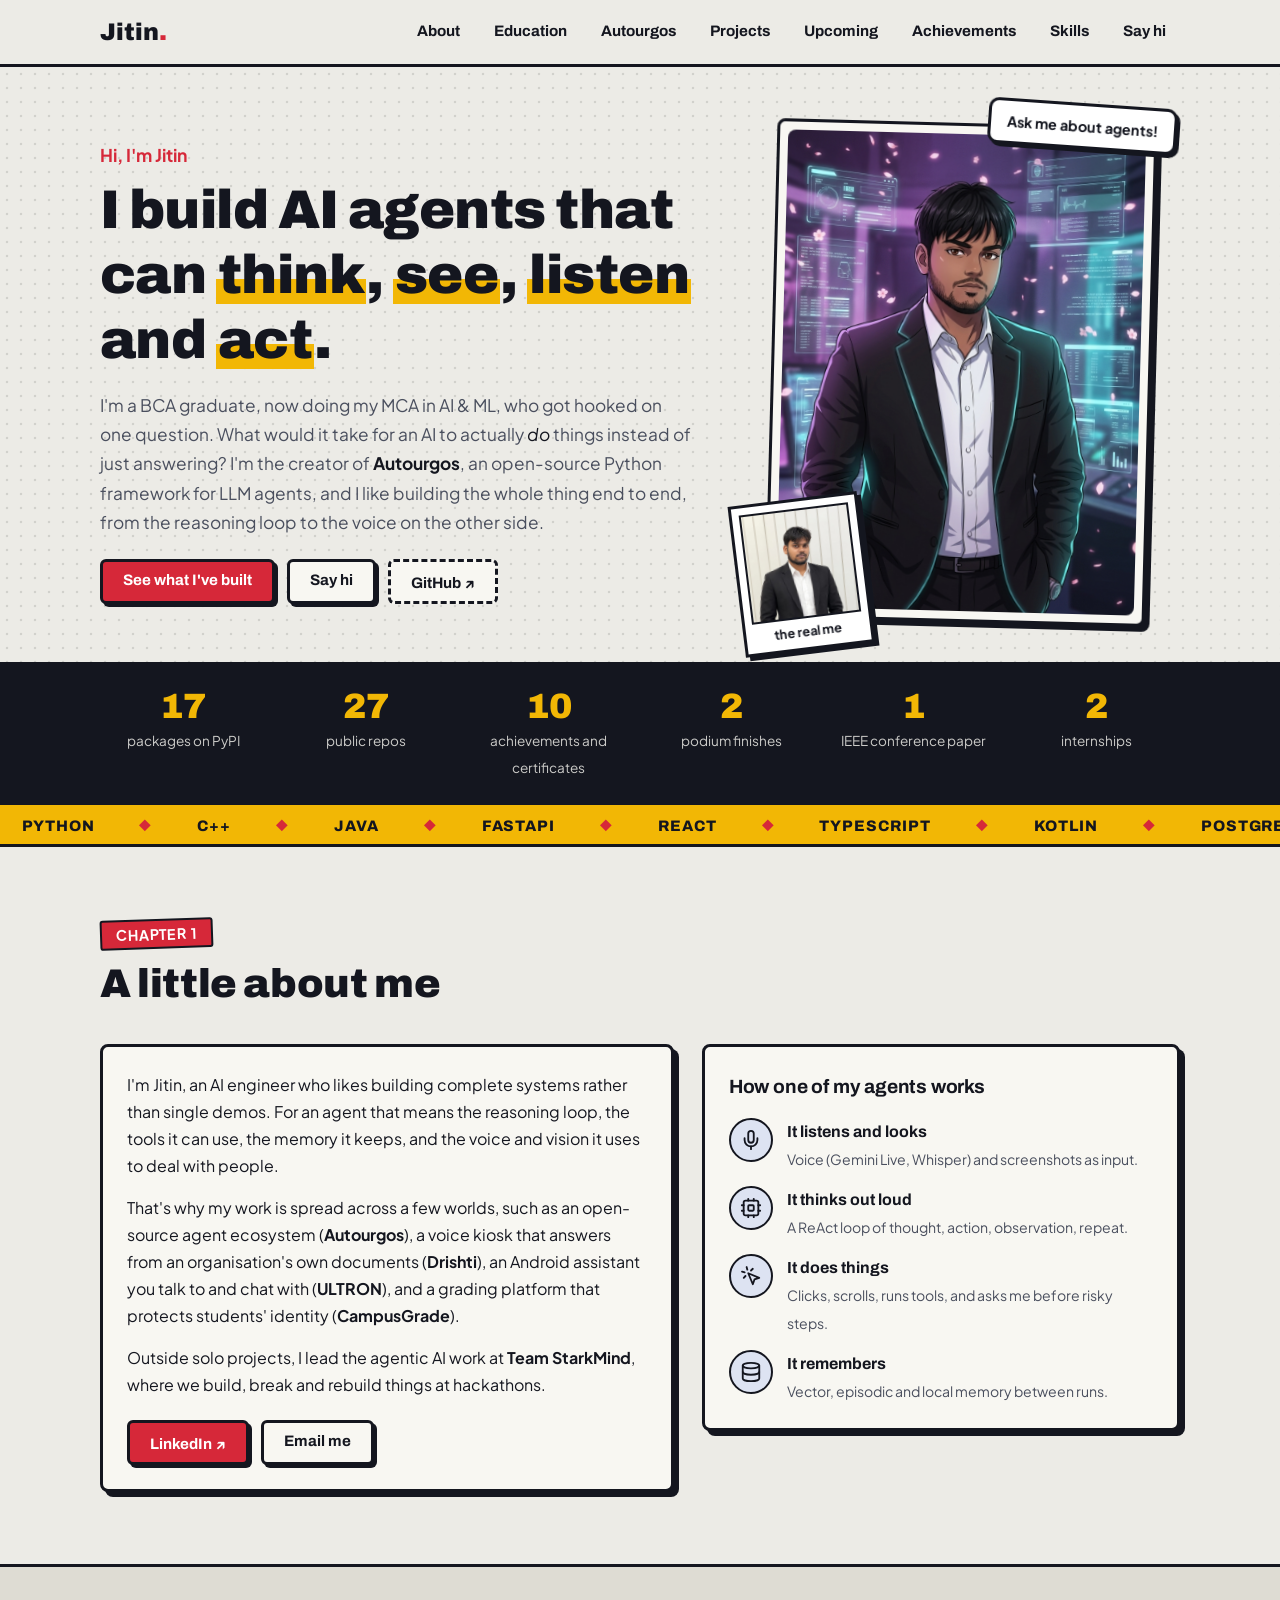
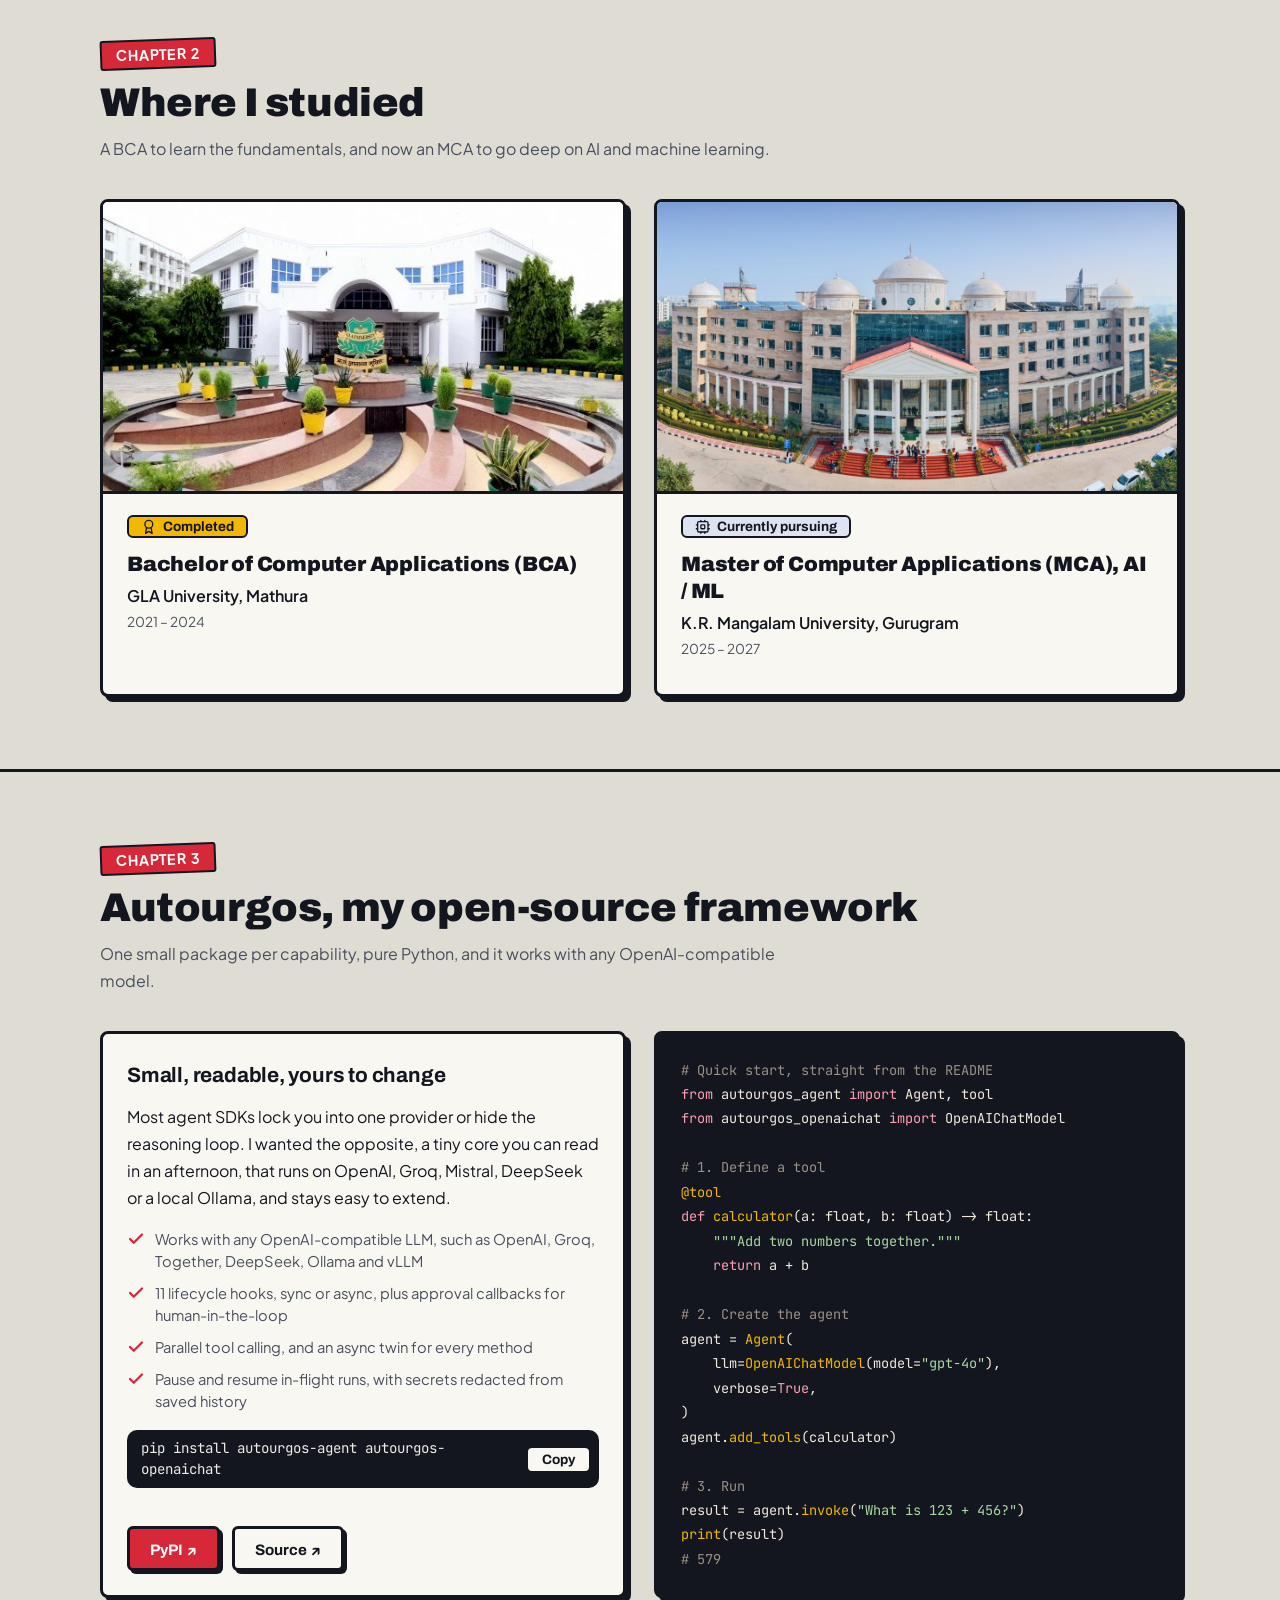
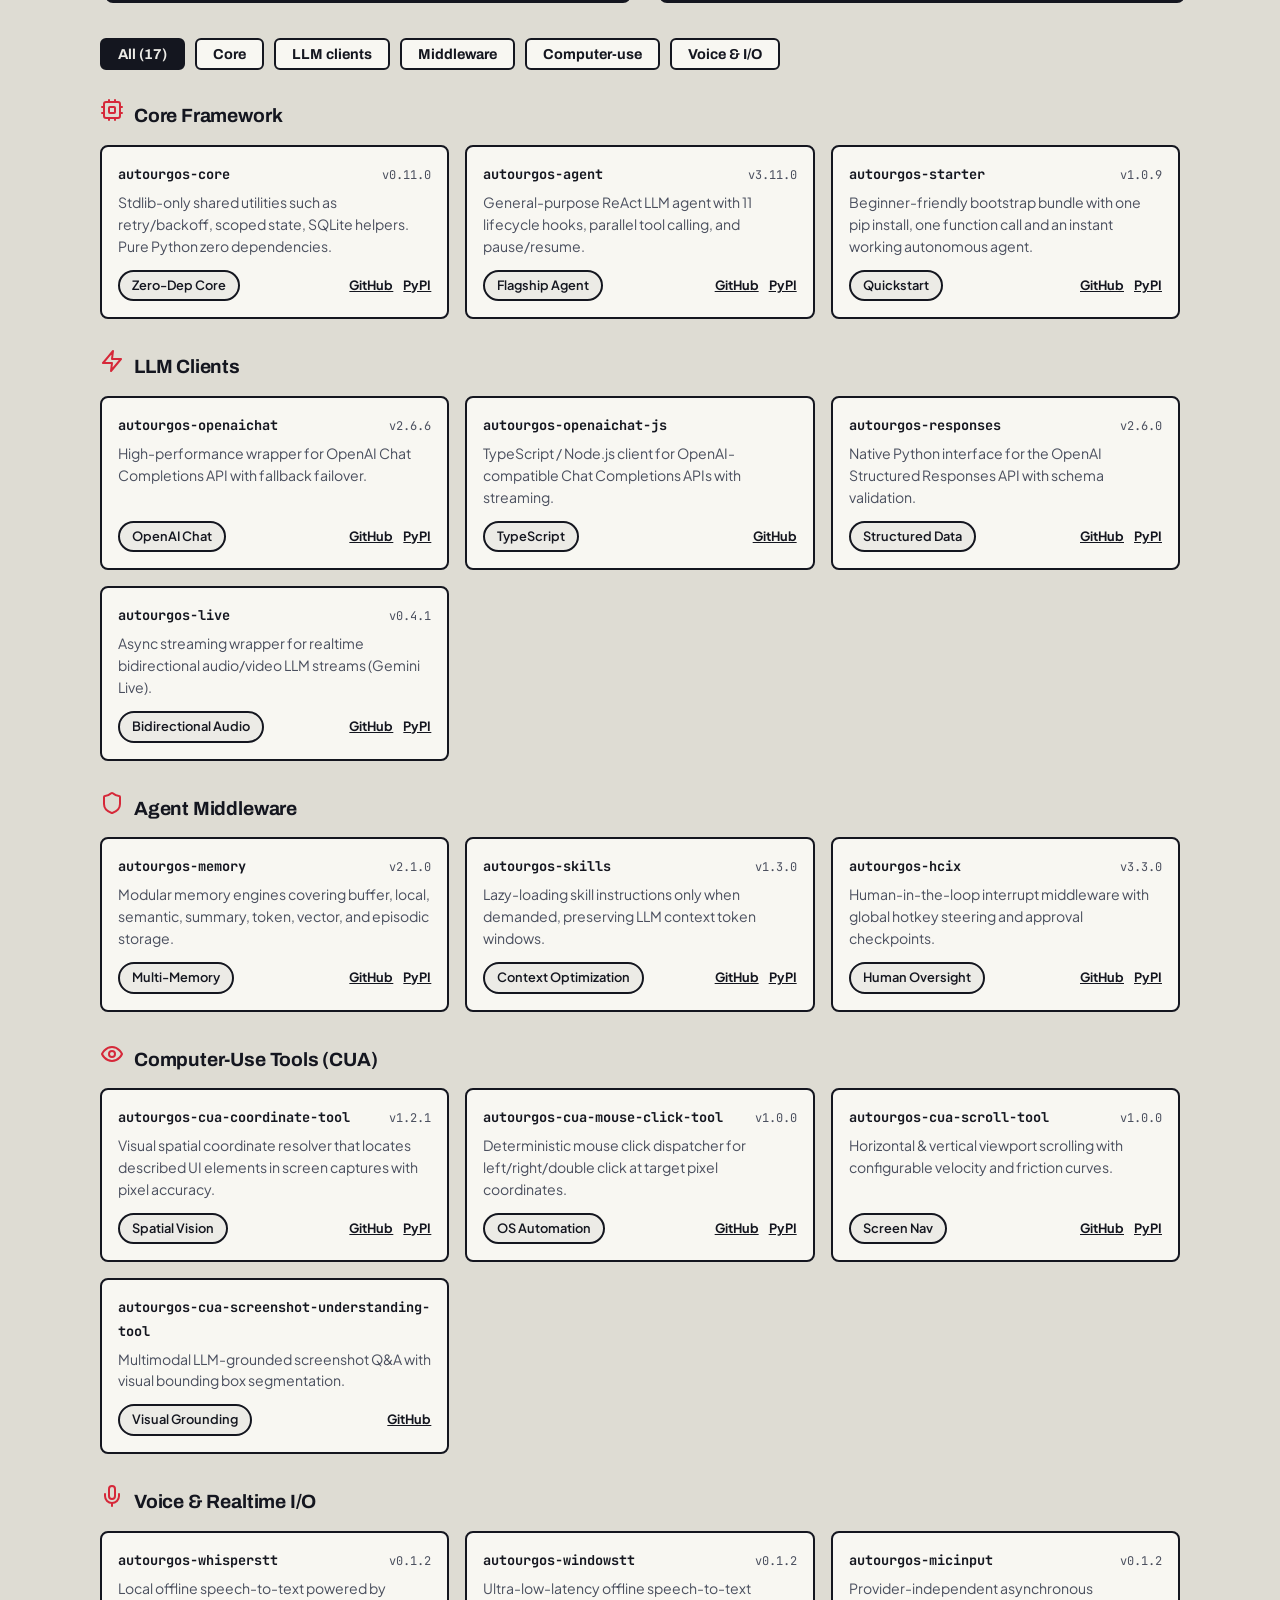
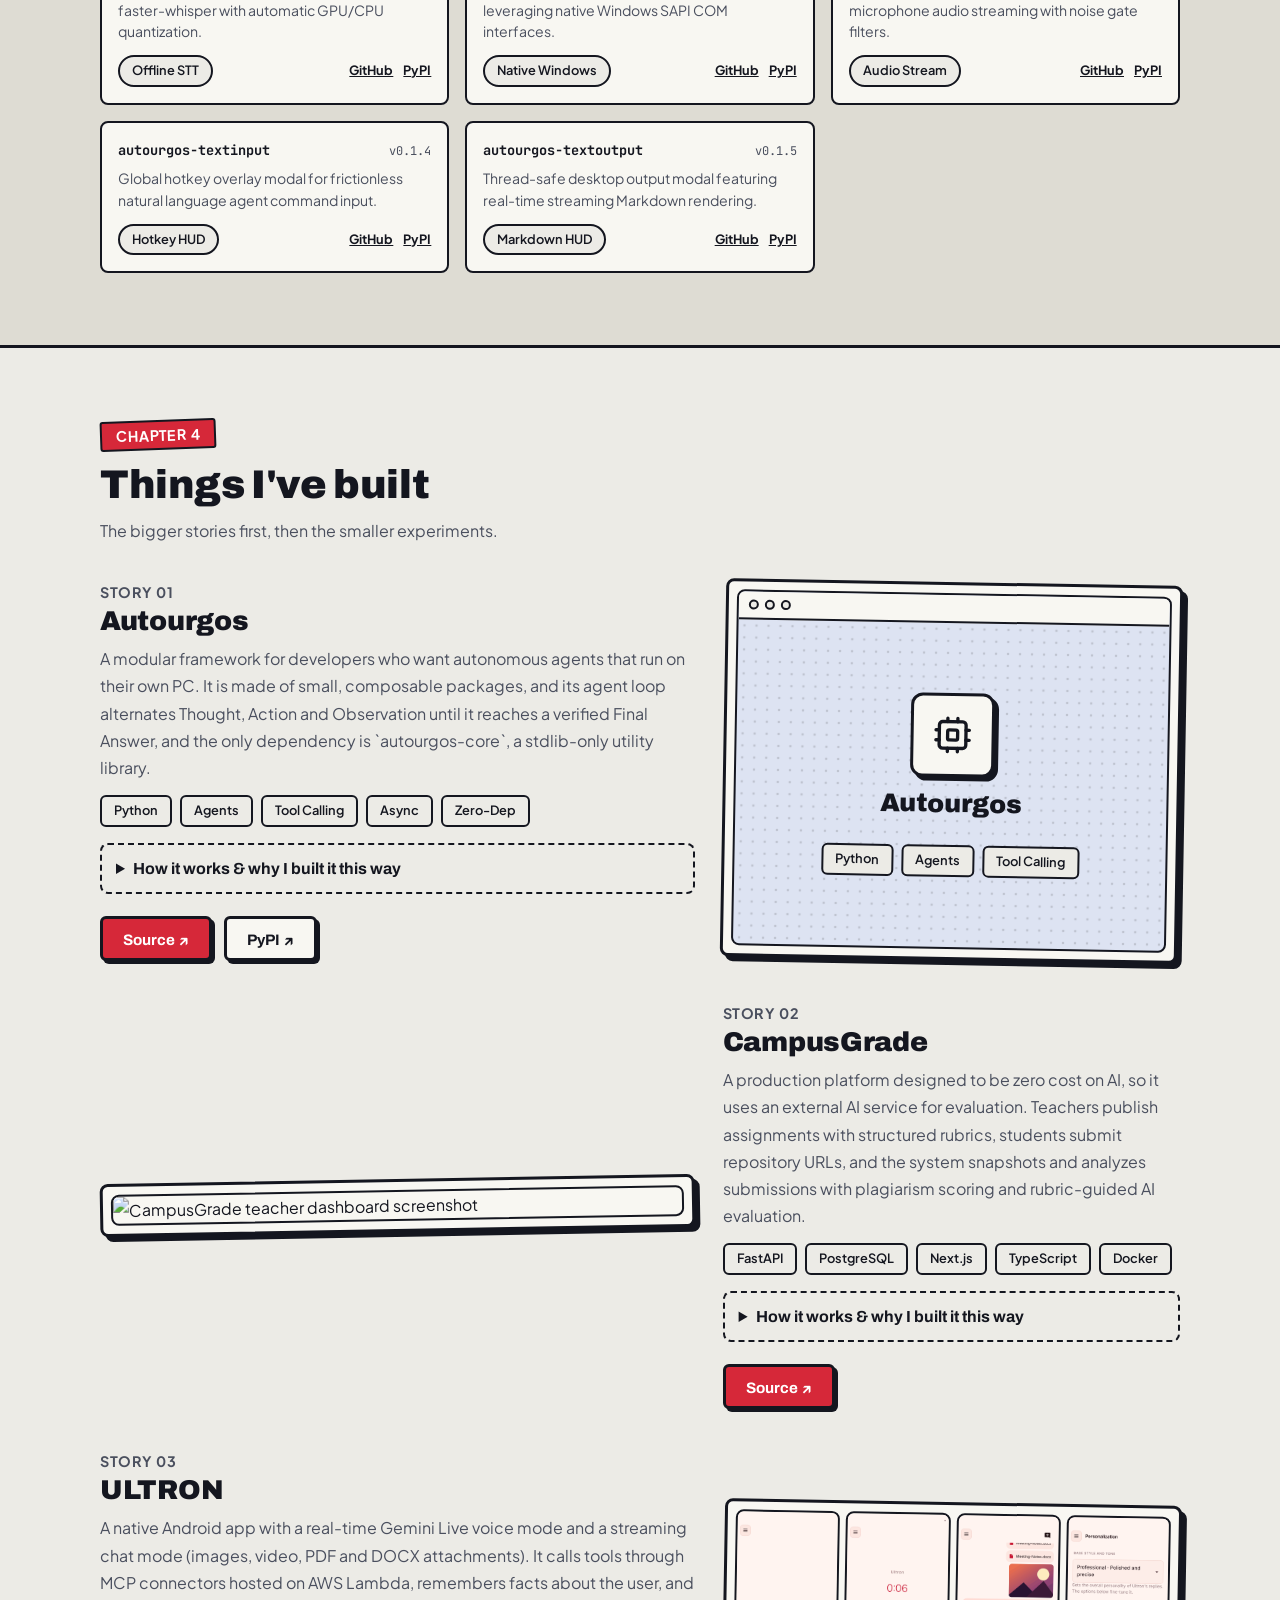
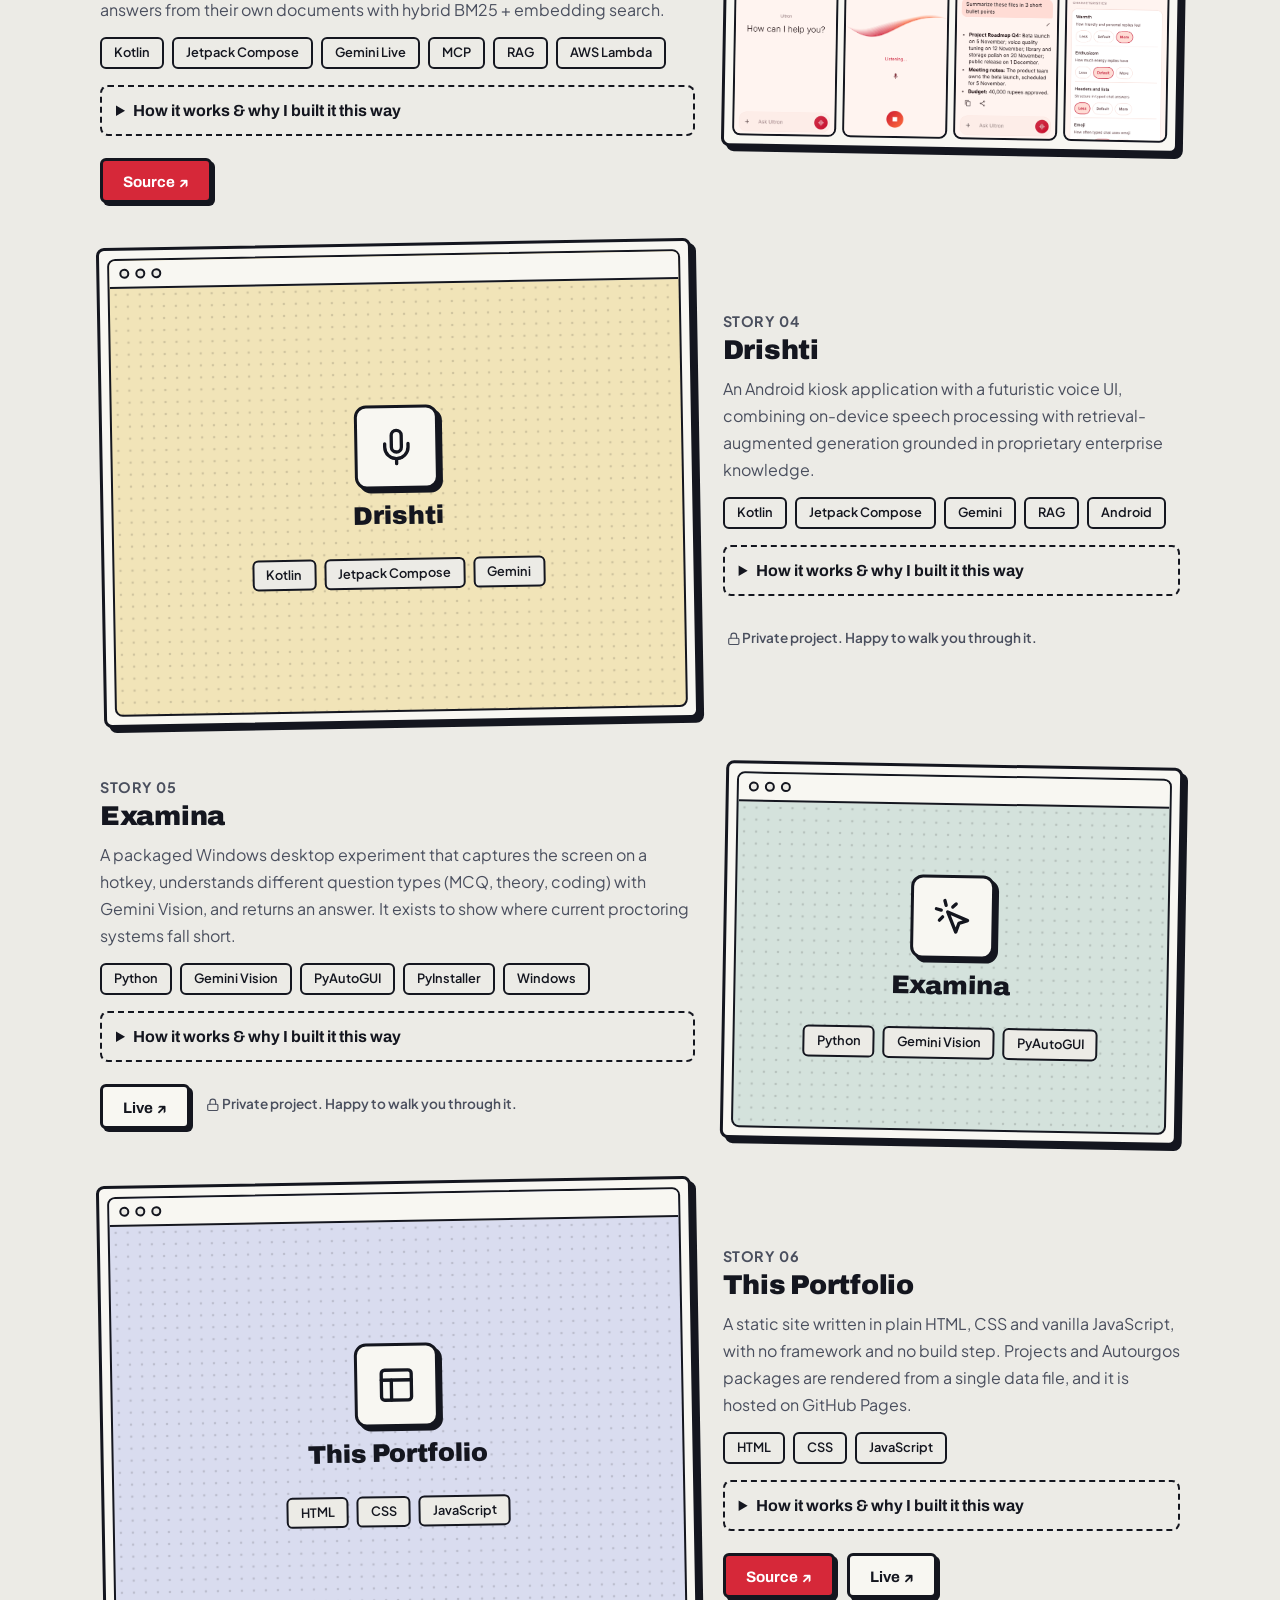
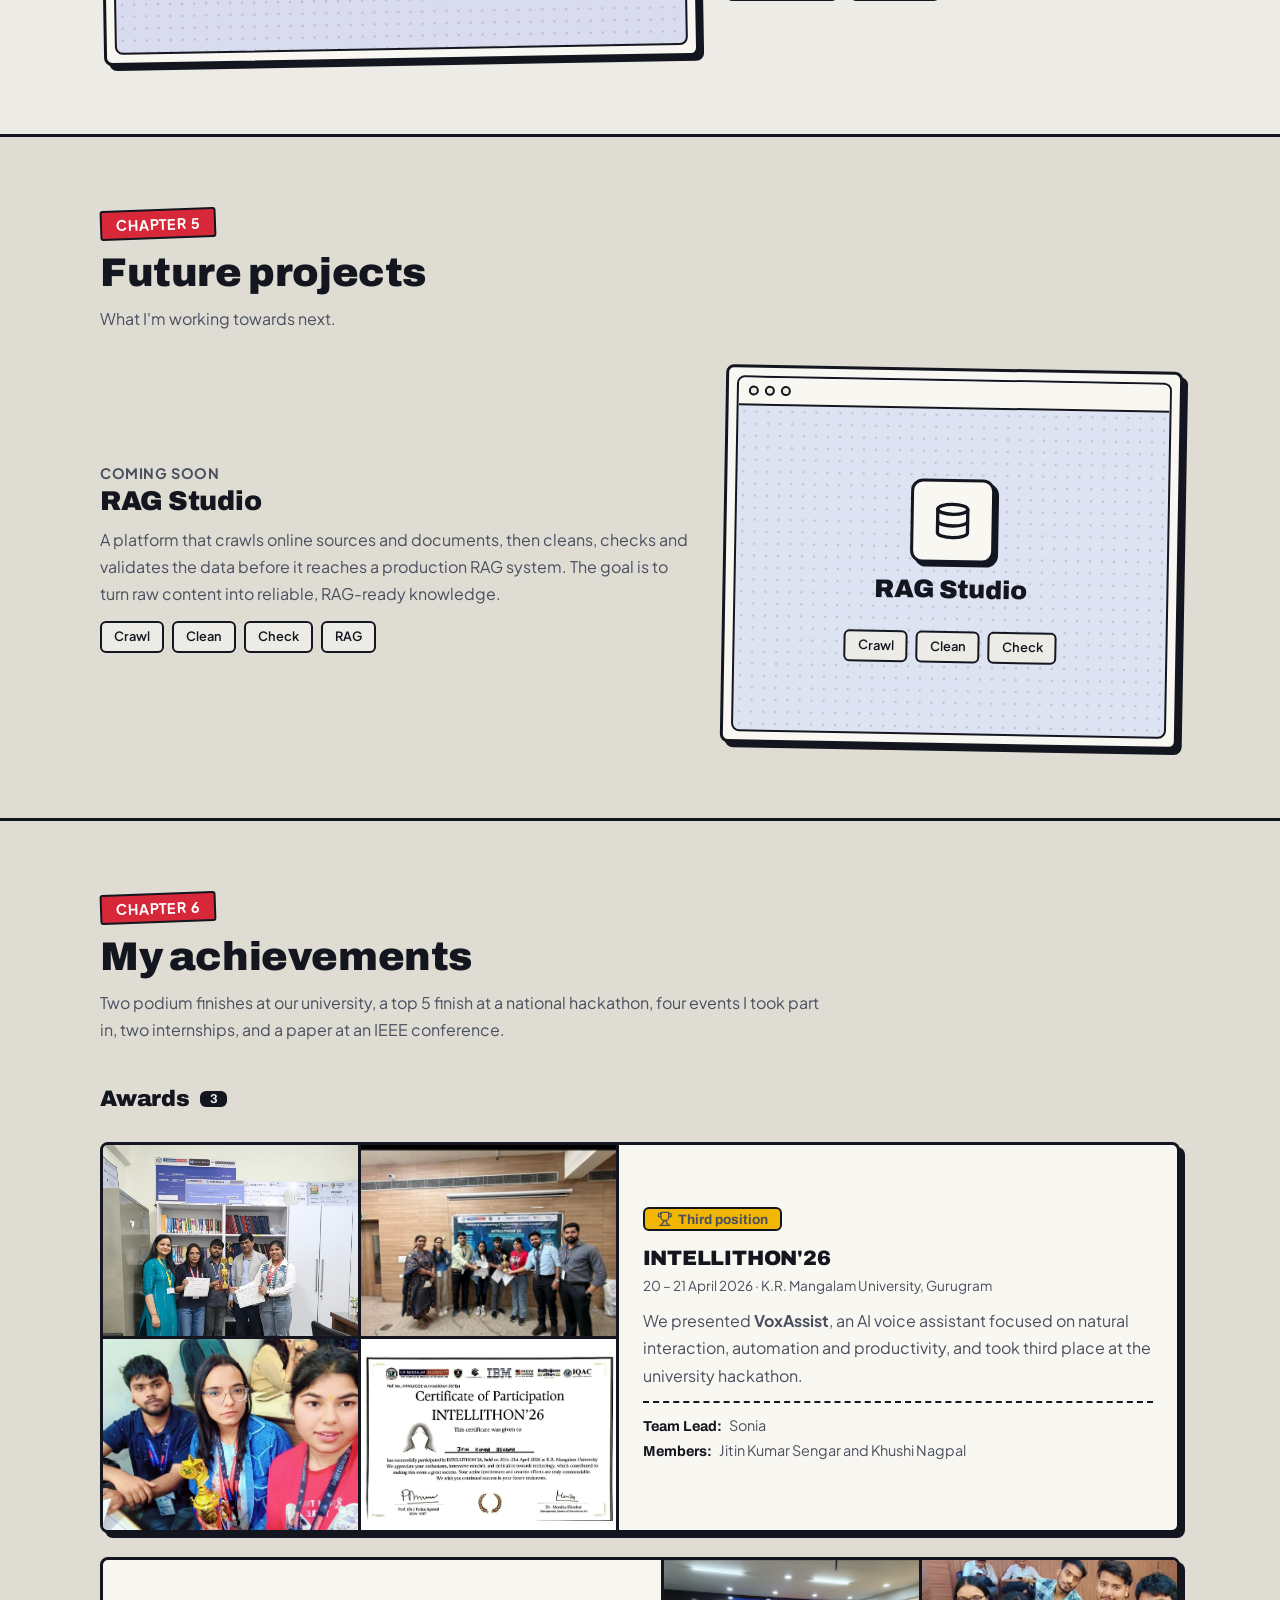
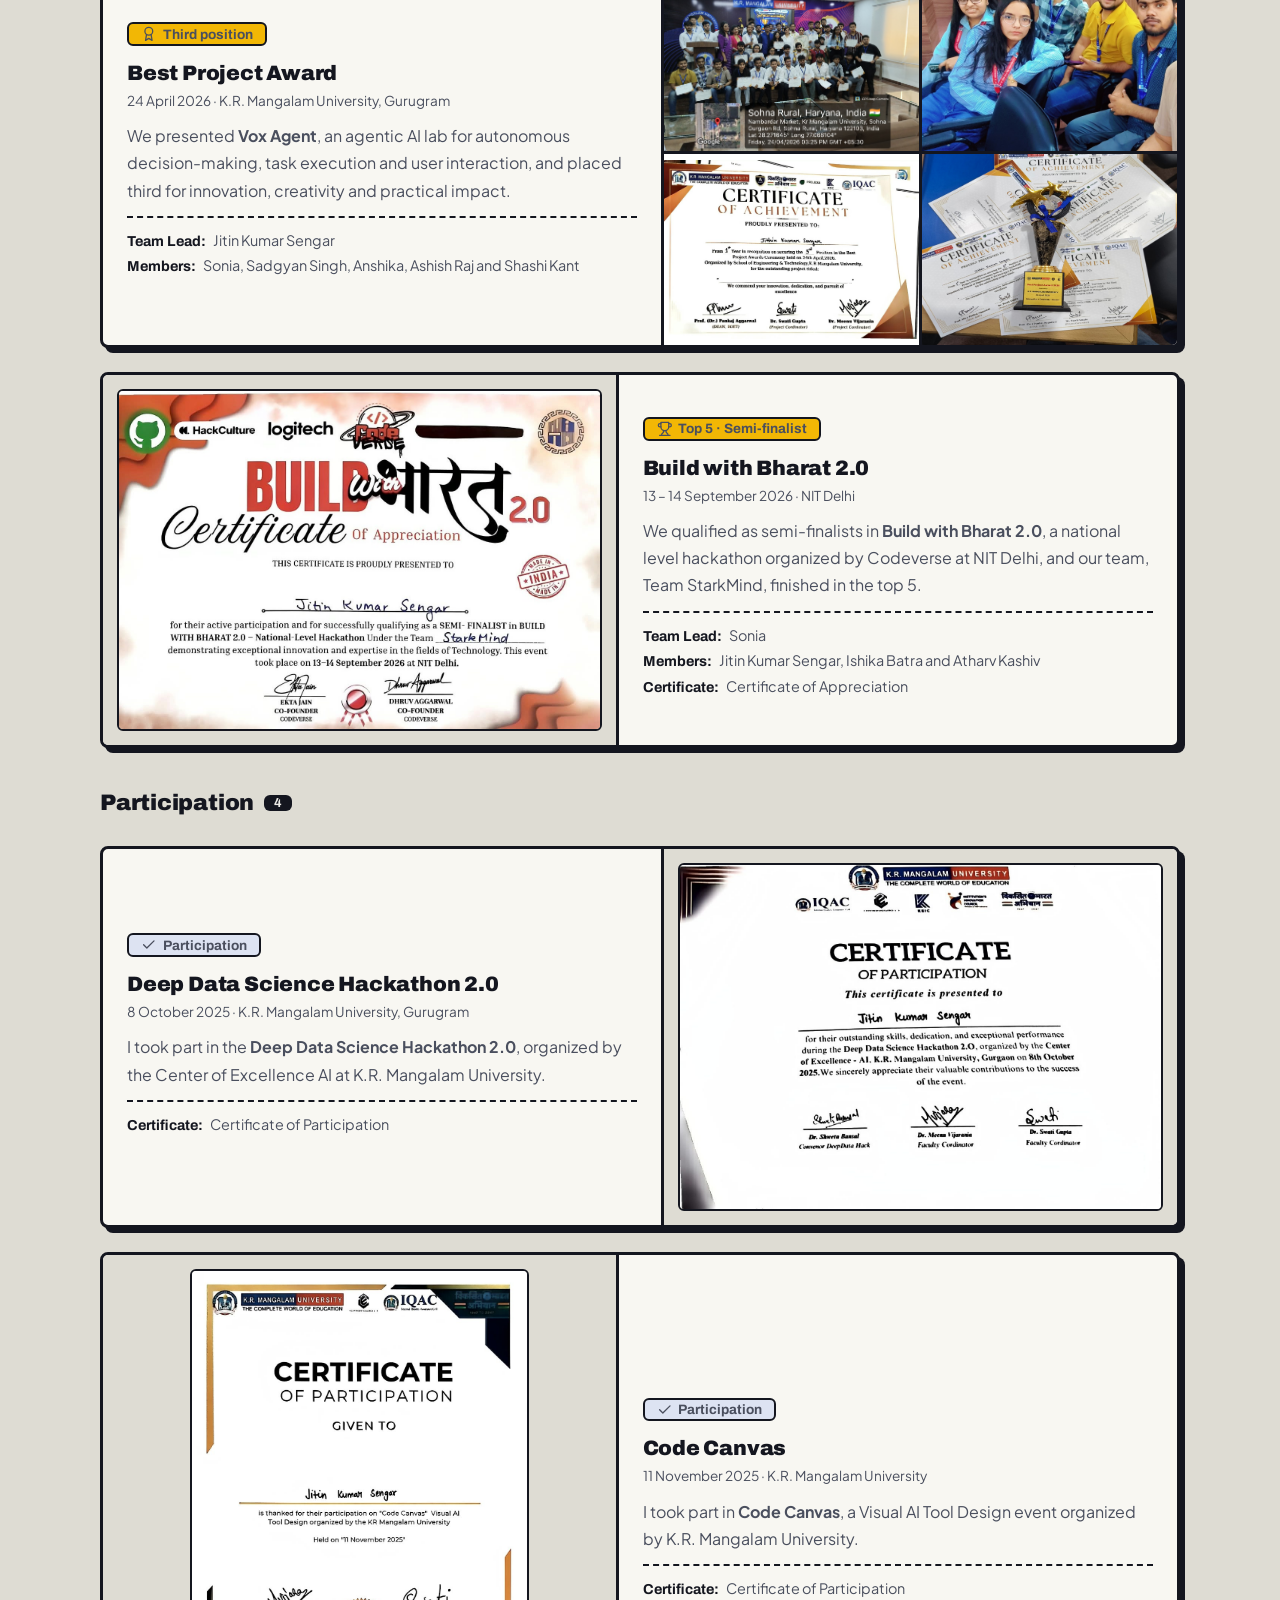
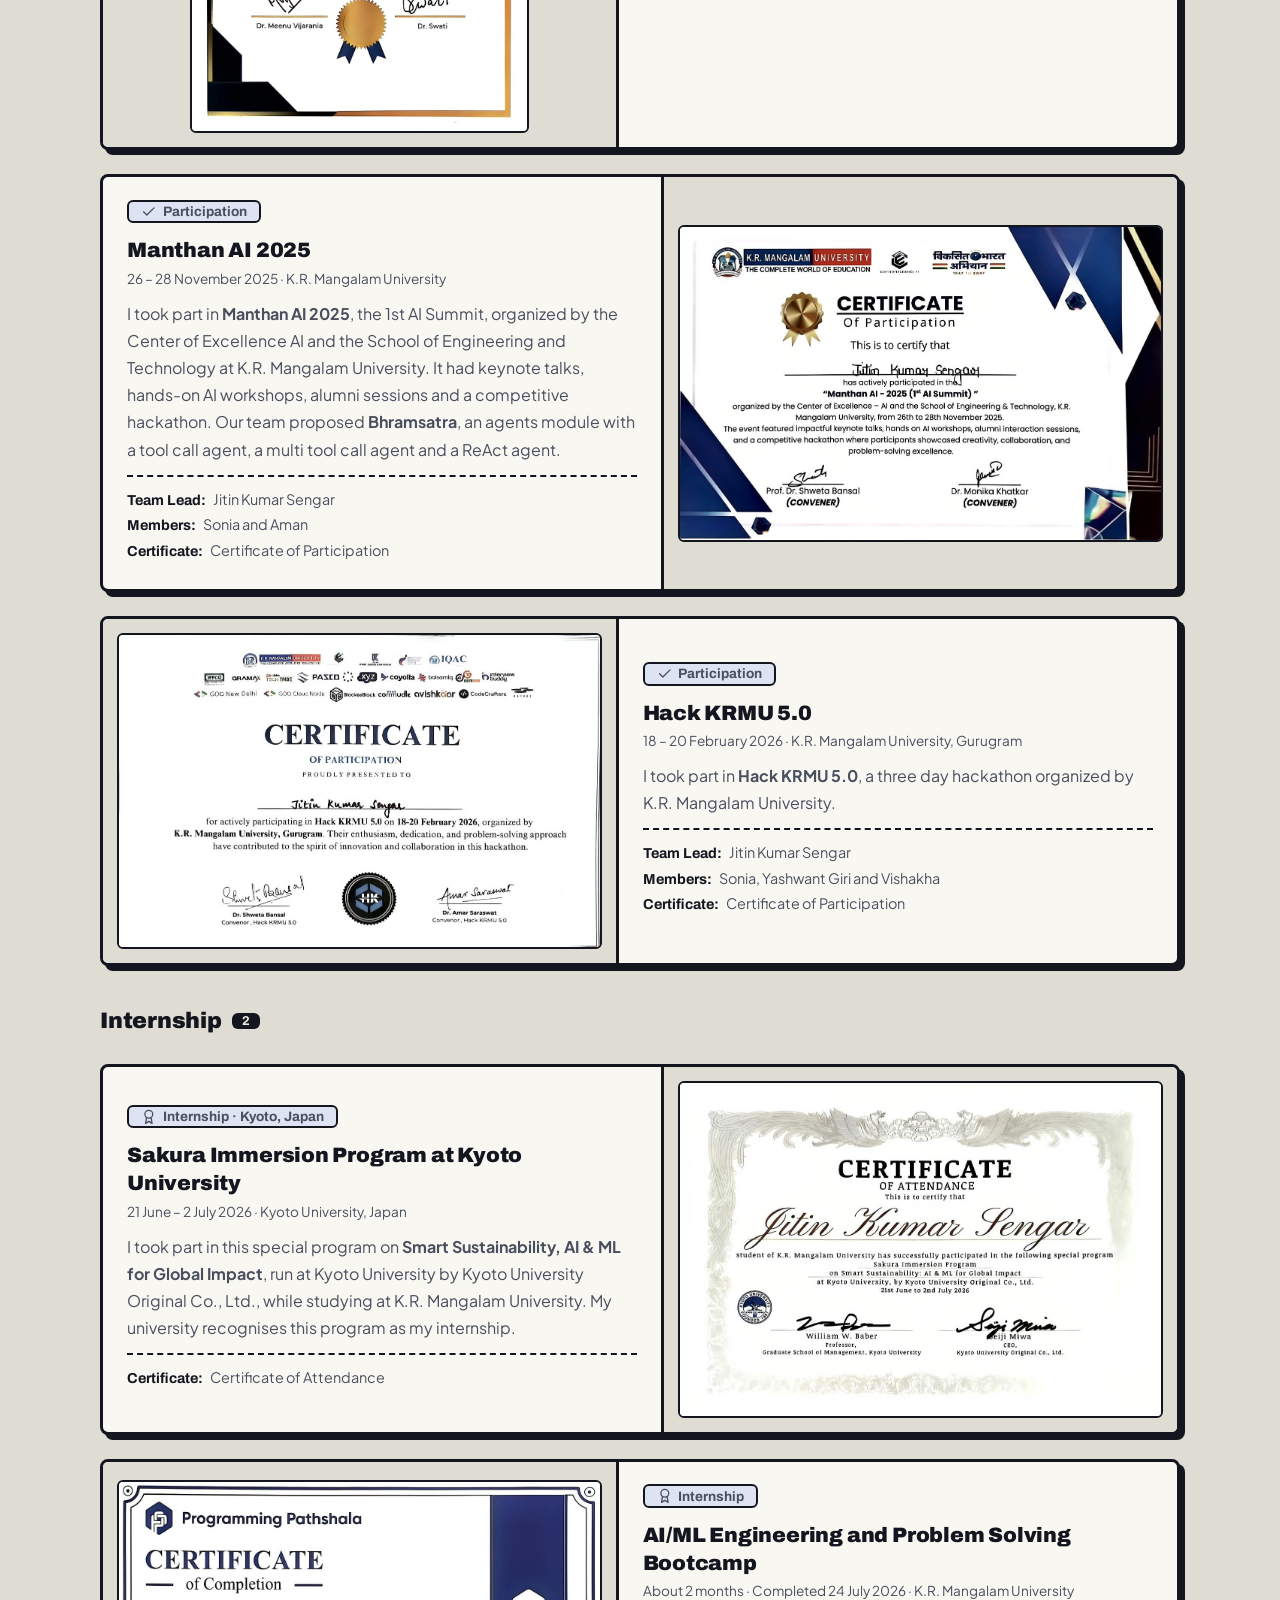
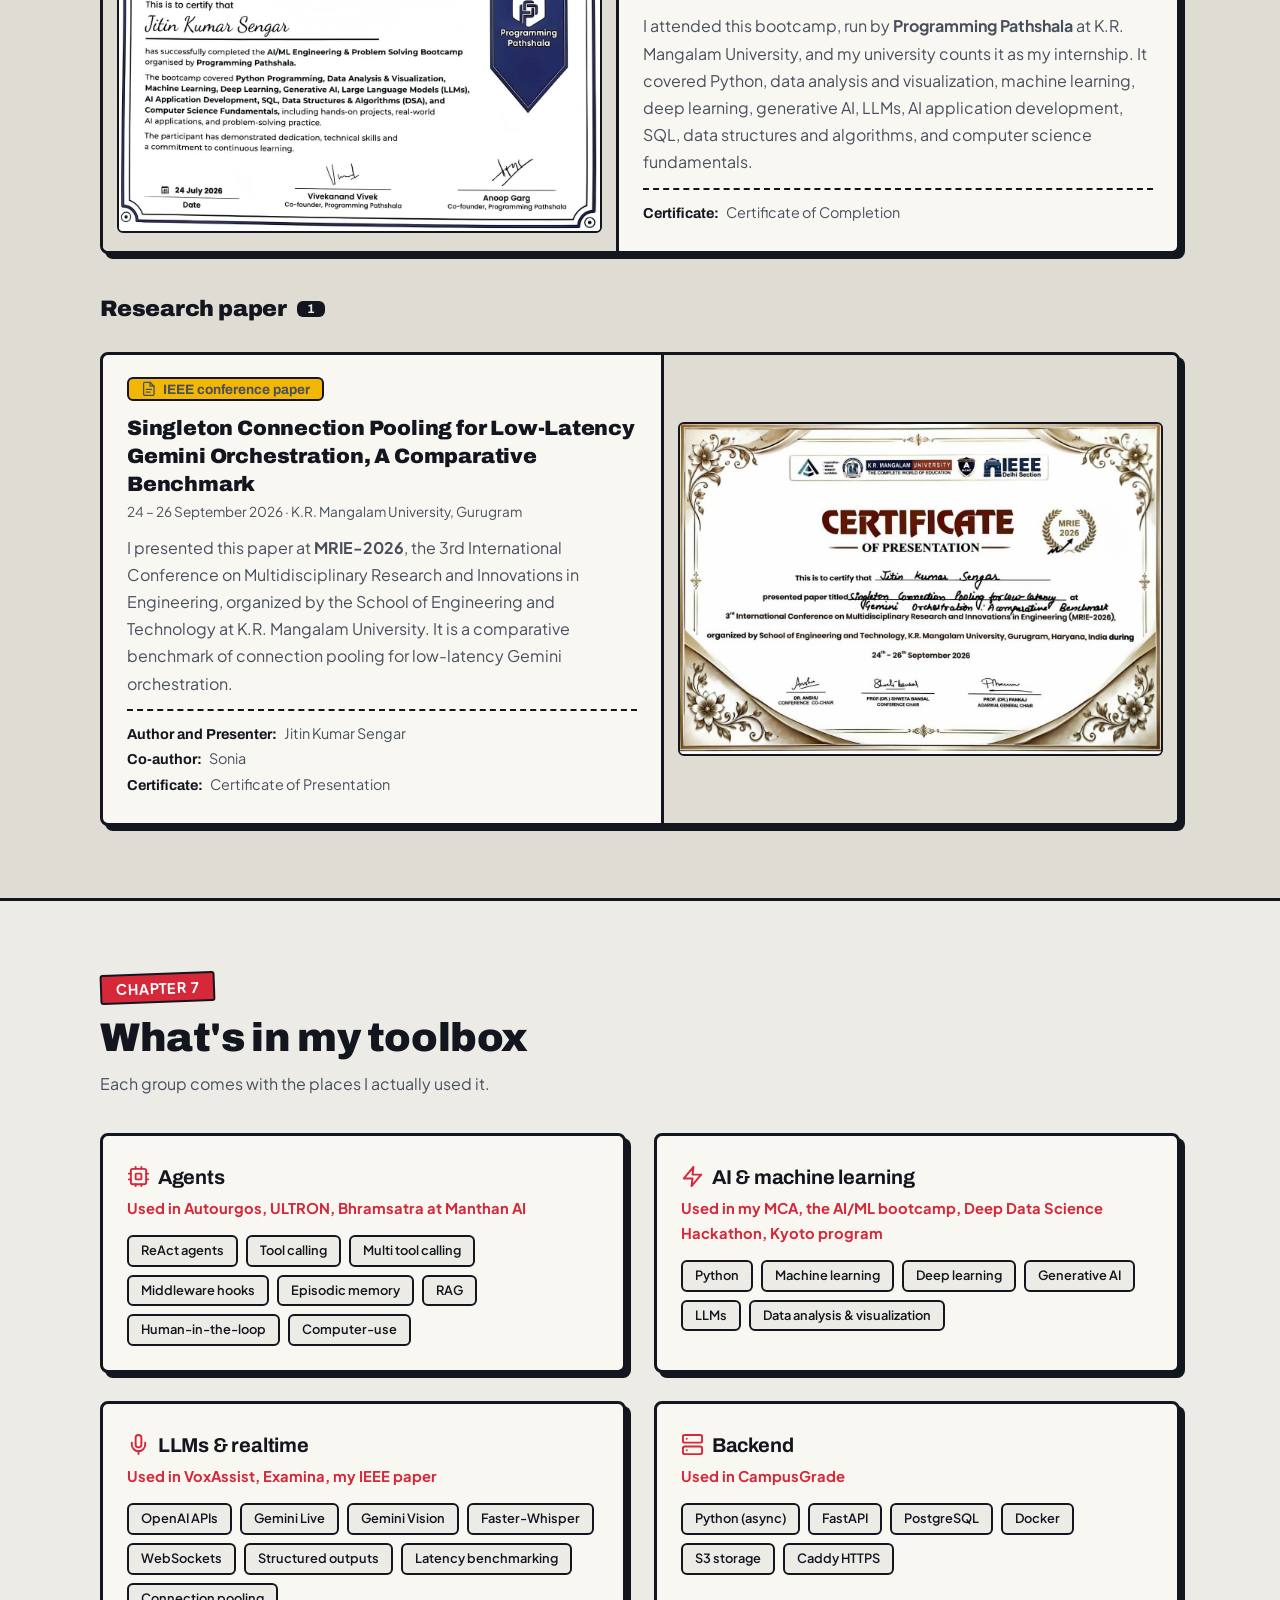
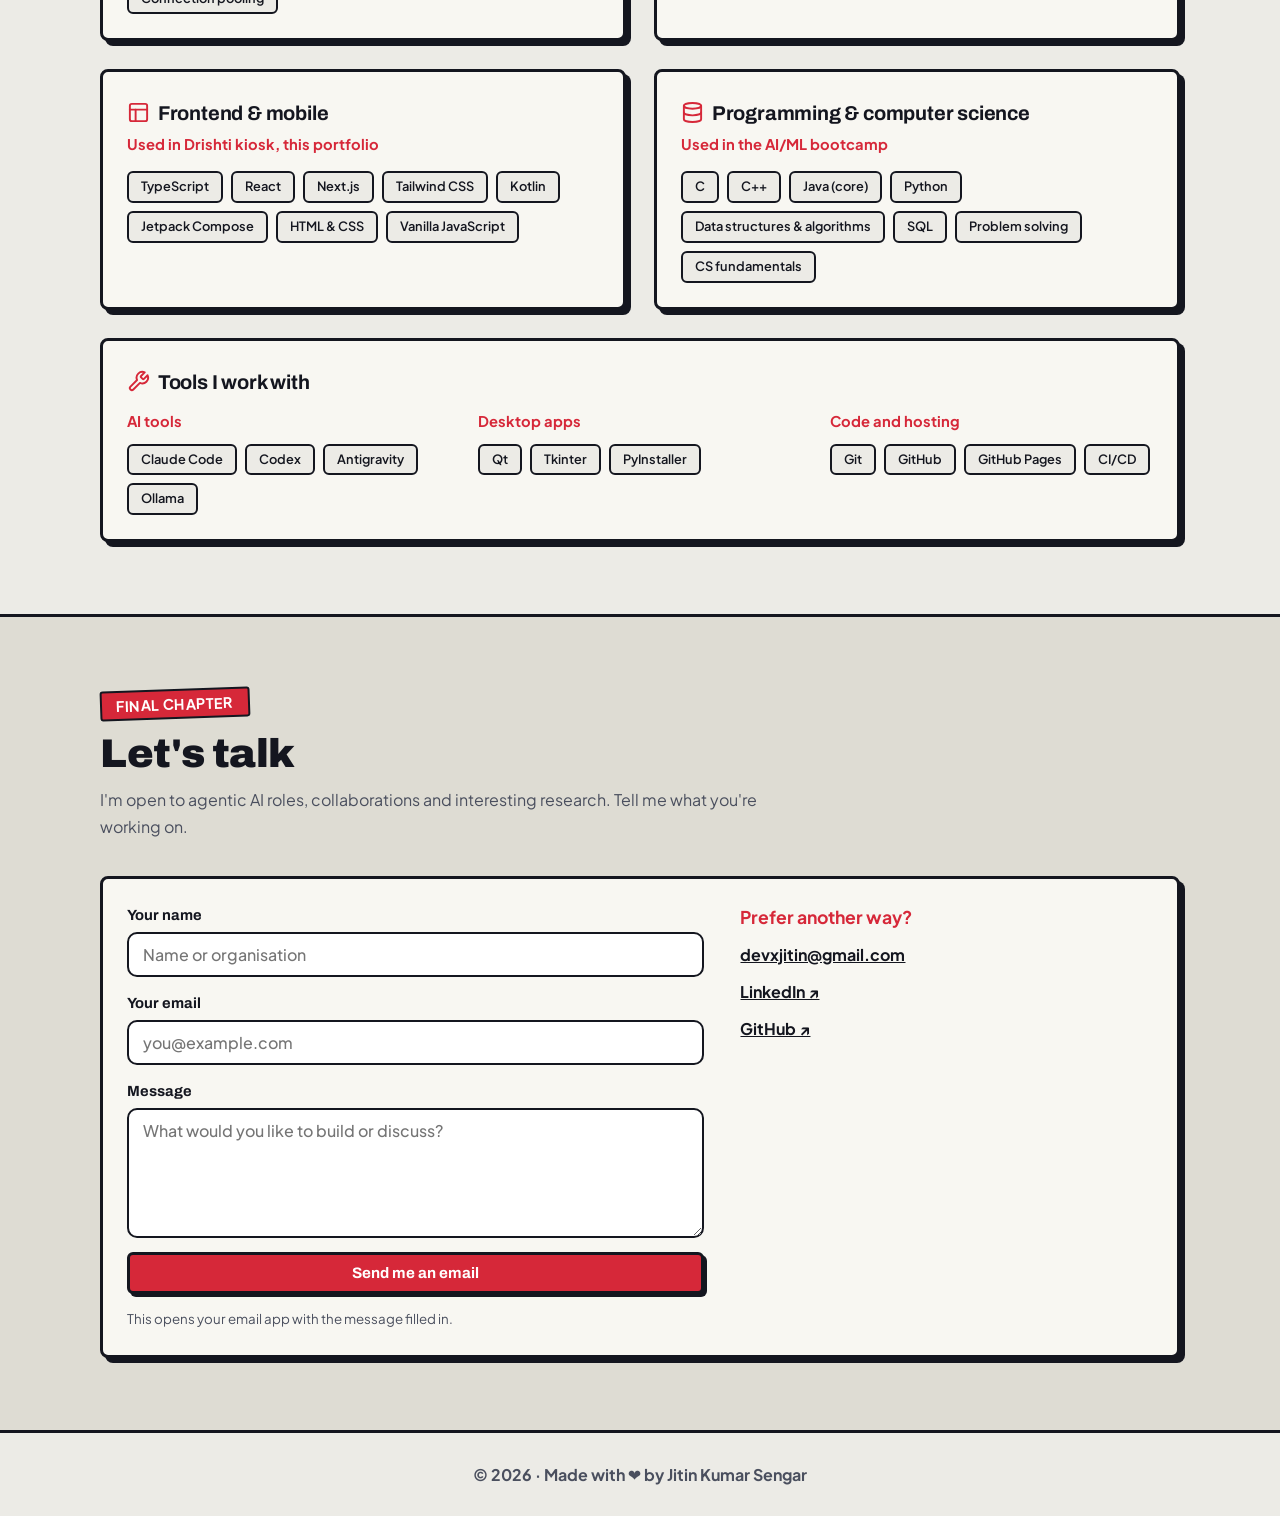
==== commit 91d22b6e: "feat: update ULTRON project to the Android app with screenshots Co-Authored-By: Claude Sonnet 5.5 <n" ====
--- a/index.html
+++ b/index.html
@@ -8,12 +8,16 @@
   <meta property="og:title" content="Jitin Kumar Sengar · AI Engineer">
   <meta property="og:description" content="I build AI agents that can think, see, listen and act. Creator of Autourgos, with 17 open-source PyPI packages.">
   <meta property="og:type" content="website">
+  <meta property="og:url" content="https://portfolio.devxjitin.dev/">
+  <meta property="og:image" content="https://portfolio.devxjitin.dev/assets/images/profile/anime-avatar.jpg">
+  <meta name="twitter:card" content="summary_large_image">
+  <link rel="canonical" href="https://portfolio.devxjitin.dev/">
 
   <link rel="preconnect" href="https://fonts.googleapis.com">
   <link rel="preconnect" href="https://fonts.gstatic.com" crossorigin>
   <link href="https://fonts.googleapis.com/css2?family=JetBrains+Mono:wght@400;500;700&family=Plus+Jakarta+Sans:wght@400;500;600;700&family=Archivo:wght@500;700;800;900&display=swap" rel="stylesheet">
 
-  <link rel="stylesheet" href="styles.css">
+  <link rel="stylesheet" href="assets/css/style.css">
 </head>
 <body>
   <div class="progress" id="progress" aria-hidden="true"></div>
@@ -58,10 +62,10 @@
 
         <div class="hero-art">
           <figure class="panel portrait">
-            <img src="anime-avatar.jpg" alt="Anime-style illustration of Jitin Kumar Sengar in a dark blazer" width="896" height="1200">
+            <img src="assets/images/profile/anime-avatar.jpg" alt="Anime-style illustration of Jitin Kumar Sengar in a dark blazer" width="896" height="1200">
           </figure>
           <figure class="polaroid">
-            <img src="my%20profesional%20Image.jpeg" alt="Photo of Jitin Kumar Sengar" loading="lazy">
+            <img src="assets/images/profile/jitin-photo.jpeg" alt="Photo of Jitin Kumar Sengar" loading="lazy">
             <figcaption>the real me</figcaption>
           </figure>
           <div class="bubble">Ask me about agents!</div>
@@ -103,7 +107,7 @@
               I'm Jitin, an AI engineer who likes building complete systems rather than single demos. For an agent that means the reasoning loop, the tools it can use, the memory it keeps, and the voice and vision it uses to deal with people.
             </p>
             <p>
-              That's why my work is spread across a few worlds, such as an open-source agent ecosystem (<strong>Autourgos</strong>), a voice kiosk that answers from an organisation's own documents (<strong>Drishti</strong>), a desktop assistant you control by talking (<strong>ULTRON</strong>), and a grading platform that protects students' identity (<strong>CampusGrade</strong>).
+              That's why my work is spread across a few worlds, such as an open-source agent ecosystem (<strong>Autourgos</strong>), a voice kiosk that answers from an organisation's own documents (<strong>Drishti</strong>), an Android assistant you talk to and chat with (<strong>ULTRON</strong>), and a grading platform that protects students' identity (<strong>CampusGrade</strong>).
             </p>
             <p>
               Outside solo projects, I lead the agentic AI work at <strong>Team StarkMind</strong>, where we build, break and rebuild things at hackathons.
@@ -138,7 +142,7 @@
 
         <div class="edu-grid">
           <article class="panel edu-card">
-            <div class="edu-art"><img src="images/education/gla-university.jpg" alt="GLA University campus, Mathura" loading="lazy"></div>
+            <div class="edu-art"><img src="assets/images/education/gla-university.jpg" alt="GLA University campus, Mathura" loading="lazy"></div>
             <div class="edu-body">
               <p class="ach-badge"><i class="ico" data-icon="award"></i> Completed</p>
               <h3>Bachelor of Computer Applications (BCA)</h3>
@@ -148,7 +152,7 @@
           </article>
 
           <article class="panel edu-card">
-            <div class="edu-art"><img src="images/education/krmu-campus.jpg" alt="K.R. Mangalam University campus, Gurugram" data-fallback="KRMU" loading="lazy"></div>
+            <div class="edu-art"><img src="assets/images/education/krmu-campus.jpg" alt="K.R. Mangalam University campus, Gurugram" data-fallback="KRMU" loading="lazy"></div>
             <div class="edu-body">
               <p class="ach-badge now"><i class="ico" data-icon="cpu"></i> Currently pursuing</p>
               <h3>Master of Computer Applications (MCA), AI / ML</h3>
@@ -287,10 +291,10 @@
           <h3 class="ach-cat">Awards <span>3</span></h3>
           <article class="panel achievement ach-wide">
             <div class="gallery" data-gallery>
-              <button type="button" class="shot" data-full="images/achievements/intellithon-2026-1.jpg"><img src="images/achievements/intellithon-2026-1.jpg" alt="Team StarkMind with certificates and the INTELLITHON 2026 trophy" loading="lazy"></button>
-              <button type="button" class="shot" data-full="images/achievements/intellithon-2026-2.jpg"><img src="images/achievements/intellithon-2026-2.jpg" alt="INTELLITHON 2026 award presentation" loading="lazy"></button>
-              <button type="button" class="shot" data-full="images/achievements/intellithon-2026-4.jpeg"><img src="images/achievements/intellithon-2026-4.jpeg" alt="Team members with the INTELLITHON 2026 trophy" loading="lazy"></button>
-              <button type="button" class="shot shot-cert" data-full="images/achievements/intellithon-2026-certificate.jpg"><img src="images/achievements/intellithon-2026-certificate.jpg" alt="Certificate of participation for INTELLITHON 2026" loading="lazy"></button>
+              <button type="button" class="shot" data-full="assets/images/achievements/intellithon-2026-1.jpg"><img src="assets/images/achievements/intellithon-2026-1.jpg" alt="Team StarkMind with certificates and the INTELLITHON 2026 trophy" loading="lazy"></button>
+              <button type="button" class="shot" data-full="assets/images/achievements/intellithon-2026-2.jpg"><img src="assets/images/achievements/intellithon-2026-2.jpg" alt="INTELLITHON 2026 award presentation" loading="lazy"></button>
+              <button type="button" class="shot" data-full="assets/images/achievements/intellithon-2026-4.jpeg"><img src="assets/images/achievements/intellithon-2026-4.jpeg" alt="Team members with the INTELLITHON 2026 trophy" loading="lazy"></button>
+              <button type="button" class="shot shot-cert" data-full="assets/images/achievements/intellithon-2026-certificate.jpg"><img src="assets/images/achievements/intellithon-2026-certificate.jpg" alt="Certificate of participation for INTELLITHON 2026" loading="lazy"></button>
             </div>
             <div class="ach-body">
               <p class="ach-badge"><i class="ico" data-icon="trophy"></i> Third position</p>
@@ -302,10 +306,10 @@
           </article>
           <article class="panel achievement ach-wide">
             <div class="gallery" data-gallery>
-              <button type="button" class="shot" data-full="images/achievements/best-project-ceremony-1.jpeg"><img src="images/achievements/best-project-ceremony-1.jpeg" alt="Best Project Award ceremony group photo at K.R. Mangalam University" loading="lazy"></button>
-              <button type="button" class="shot" data-full="images/achievements/best-project-ceremony-3.jpeg"><img src="images/achievements/best-project-ceremony-3.jpeg" alt="Award ceremony presentation for Team StarkMind" loading="lazy"></button>
-              <button type="button" class="shot shot-cert" data-full="images/achievements/best-project-certificate.jpg"><img src="images/achievements/best-project-certificate.jpg" alt="Certificate of achievement for third position in the Best Project Awards Ceremony" loading="lazy"></button>
-              <button type="button" class="shot" data-full="images/achievements/best-project-ceremony-5.jpeg"><img src="images/achievements/best-project-ceremony-5.jpeg" alt="Best Project Award 2026 trophy and certificates" loading="lazy"></button>
+              <button type="button" class="shot" data-full="assets/images/achievements/best-project-ceremony-1.jpeg"><img src="assets/images/achievements/best-project-ceremony-1.jpeg" alt="Best Project Award ceremony group photo at K.R. Mangalam University" loading="lazy"></button>
+              <button type="button" class="shot" data-full="assets/images/achievements/best-project-ceremony-3.jpeg"><img src="assets/images/achievements/best-project-ceremony-3.jpeg" alt="Award ceremony presentation for Team StarkMind" loading="lazy"></button>
+              <button type="button" class="shot shot-cert" data-full="assets/images/achievements/best-project-certificate.jpg"><img src="assets/images/achievements/best-project-certificate.jpg" alt="Certificate of achievement for third position in the Best Project Awards Ceremony" loading="lazy"></button>
+              <button type="button" class="shot" data-full="assets/images/achievements/best-project-ceremony-5.jpeg"><img src="assets/images/achievements/best-project-ceremony-5.jpeg" alt="Best Project Award 2026 trophy and certificates" loading="lazy"></button>
             </div>
             <div class="ach-body">
               <p class="ach-badge"><i class="ico" data-icon="award"></i> Third position</p>
@@ -317,7 +321,7 @@
           </article>
           <article class="panel achievement ach-wide">
             <div class="cert">
-              <button type="button" class="shot" data-full="images/achievements/build-with-bharat-2-certificate.jpg"><img src="images/achievements/build-with-bharat-2-certificate.jpg" alt="Certificate of appreciation for reaching the semi-finals of Build with Bharat 2.0" loading="lazy"></button>
+              <button type="button" class="shot" data-full="assets/images/achievements/build-with-bharat-2-certificate.jpg"><img src="assets/images/achievements/build-with-bharat-2-certificate.jpg" alt="Certificate of appreciation for reaching the semi-finals of Build with Bharat 2.0" loading="lazy"></button>
             </div>
             <div class="ach-body">
               <p class="ach-badge"><i class="ico" data-icon="trophy"></i> Top 5 · Semi-finalist</p>
@@ -331,7 +335,7 @@
           <h3 class="ach-cat">Participation <span>4</span></h3>
           <article class="panel achievement ach-wide">
             <div class="cert">
-              <button type="button" class="shot" data-full="images/achievements/deep-data-science-hackathon-certificate.jpg"><img src="images/achievements/deep-data-science-hackathon-certificate.jpg" alt="Certificate of participation for the Deep Data Science Hackathon 2.0, K.R. Mangalam University" loading="lazy"></button>
+              <button type="button" class="shot" data-full="assets/images/achievements/deep-data-science-hackathon-certificate.jpg"><img src="assets/images/achievements/deep-data-science-hackathon-certificate.jpg" alt="Certificate of participation for the Deep Data Science Hackathon 2.0, K.R. Mangalam University" loading="lazy"></button>
             </div>
             <div class="ach-body">
               <p class="ach-badge now"><i class="ico" data-icon="check"></i> Participation</p>
@@ -343,7 +347,7 @@
           </article>
           <article class="panel achievement ach-wide">
             <div class="cert cert-portrait">
-              <button type="button" class="shot" data-full="images/achievements/code-canvas-certificate.jpg"><img src="images/achievements/code-canvas-certificate.jpg" alt="Certificate of participation for Code Canvas, K.R. Mangalam University" loading="lazy"></button>
+              <button type="button" class="shot" data-full="assets/images/achievements/code-canvas-certificate.jpg"><img src="assets/images/achievements/code-canvas-certificate.jpg" alt="Certificate of participation for Code Canvas, K.R. Mangalam University" loading="lazy"></button>
             </div>
             <div class="ach-body">
               <p class="ach-badge now"><i class="ico" data-icon="check"></i> Participation</p>
@@ -355,7 +359,7 @@
           </article>
           <article class="panel achievement ach-wide">
             <div class="cert">
-              <button type="button" class="shot" data-full="images/achievements/manthan-ai-2025-certificate.jpg"><img src="images/achievements/manthan-ai-2025-certificate.jpg" alt="Certificate of participation for Manthan AI 2025, K.R. Mangalam University" loading="lazy"></button>
+              <button type="button" class="shot" data-full="assets/images/achievements/manthan-ai-2025-certificate.jpg"><img src="assets/images/achievements/manthan-ai-2025-certificate.jpg" alt="Certificate of participation for Manthan AI 2025, K.R. Mangalam University" loading="lazy"></button>
             </div>
             <div class="ach-body">
               <p class="ach-badge now"><i class="ico" data-icon="check"></i> Participation</p>
@@ -367,7 +371,7 @@
           </article>
           <article class="panel achievement ach-wide">
             <div class="cert">
-              <button type="button" class="shot" data-full="images/achievements/hack-krmu-5-certificate.jpg"><img src="images/achievements/hack-krmu-5-certificate.jpg" alt="Certificate of participation for Hack KRMU 5.0, K.R. Mangalam University" loading="lazy"></button>
+              <button type="button" class="shot" data-full="assets/images/achievements/hack-krmu-5-certificate.jpg"><img src="assets/images/achievements/hack-krmu-5-certificate.jpg" alt="Certificate of participation for Hack KRMU 5.0, K.R. Mangalam University" loading="lazy"></button>
             </div>
             <div class="ach-body">
               <p class="ach-badge now"><i class="ico" data-icon="check"></i> Participation</p>
@@ -381,7 +385,7 @@
           <h3 class="ach-cat">Internship <span>2</span></h3>
           <article class="panel achievement ach-wide">
             <div class="cert">
-              <button type="button" class="shot" data-full="images/achievements/kyoto-sakura-program-certificate.jpg"><img src="images/achievements/kyoto-sakura-program-certificate.jpg" alt="Certificate of attendance for the Sakura Immersion Program at Kyoto University" loading="lazy"></button>
+              <button type="button" class="shot" data-full="assets/images/achievements/kyoto-sakura-program-certificate.jpg"><img src="assets/images/achievements/kyoto-sakura-program-certificate.jpg" alt="Certificate of attendance for the Sakura Immersion Program at Kyoto University" loading="lazy"></button>
             </div>
             <div class="ach-body">
               <p class="ach-badge now"><i class="ico" data-icon="award"></i> Internship · Kyoto, Japan</p>
@@ -393,7 +397,7 @@
           </article>
           <article class="panel achievement ach-wide">
             <div class="cert">
-              <button type="button" class="shot" data-full="images/achievements/ai-ml-bootcamp-certificate.jpg"><img src="images/achievements/ai-ml-bootcamp-certificate.jpg" alt="Certificate of completion for the AI/ML Engineering and Problem Solving Bootcamp by Programming Pathshala" loading="lazy"></button>
+              <button type="button" class="shot" data-full="assets/images/achievements/ai-ml-bootcamp-certificate.jpg"><img src="assets/images/achievements/ai-ml-bootcamp-certificate.jpg" alt="Certificate of completion for the AI/ML Engineering and Problem Solving Bootcamp by Programming Pathshala" loading="lazy"></button>
             </div>
             <div class="ach-body">
               <p class="ach-badge now"><i class="ico" data-icon="award"></i> Internship</p>
@@ -407,7 +411,7 @@
           <h3 class="ach-cat">Research paper <span>1</span></h3>
           <article class="panel achievement ach-wide">
             <div class="cert">
-              <button type="button" class="shot" data-full="images/achievements/ieee-mrie-2026-certificate.jpeg"><img src="images/achievements/ieee-mrie-2026-certificate.jpeg" alt="Certificate of presentation for my paper at MRIE-2026, K.R. Mangalam University" loading="lazy"></button>
+              <button type="button" class="shot" data-full="assets/images/achievements/ieee-mrie-2026-certificate.jpeg"><img src="assets/images/achievements/ieee-mrie-2026-certificate.jpeg" alt="Certificate of presentation for my paper at MRIE-2026, K.R. Mangalam University" loading="lazy"></button>
             </div>
             <div class="ach-body">
               <p class="ach-badge"><i class="ico" data-icon="file"></i> IEEE conference paper</p>
@@ -542,7 +546,7 @@
     </div>
   </footer>
 
-  <script src="data.js"></script>
-  <script src="app.js"></script>
+  <script src="assets/js/data.js"></script>
+  <script src="assets/js/app.js"></script>
 </body>
 </html>
--- a/assets/css/style.css
+++ b/assets/css/style.css
@@ -0,0 +1,555 @@
+/* ==========================================================================
+   Manga portfolio - Jitin Kumar Sengar
+   Cool paper, heavy ink outlines, halftone dots, one crimson accent.
+   ========================================================================== */
+
+:root {
+  --paper: #ecebe6;
+  --paper-2: #dedcd3;
+  --card: #f8f7f2;
+  --ink: #14161f;
+  --ink-soft: #4a4f5e;
+  --accent: #d62839;
+  --accent-soft: #dde3f2;
+  --indigo: #26358c;
+  --sun: #f2b705;
+
+  --font-head: 'Archivo', 'Plus Jakarta Sans', system-ui, sans-serif;
+  --font-body: 'Plus Jakarta Sans', system-ui, sans-serif;
+  --font-hand: 'Plus Jakarta Sans', system-ui, sans-serif;
+  --font-mono: 'JetBrains Mono', ui-monospace, monospace;
+
+  --line: 3px solid var(--ink);
+  --shadow: 5px 5px 0 var(--ink);
+  --radius: 14px;
+}
+
+*, *::before, *::after { box-sizing: border-box; margin: 0; padding: 0; }
+
+html { scroll-behavior: smooth; scroll-padding-top: 80px; }
+
+body {
+  font-family: var(--font-body);
+  color: var(--ink);
+  background: var(--paper);
+  line-height: 1.7;
+  -webkit-font-smoothing: antialiased;
+  overflow-x: hidden;
+}
+
+img { max-width: 100%; display: block; }
+a { color: inherit; }
+ul, ol { list-style: none; }
+
+.wrap { max-width: 1120px; margin: 0 auto; padding: 0 20px; }
+
+/* ---------- Nav ---------- */
+.site-nav {
+  position: sticky; top: 0; z-index: 50;
+  background: var(--paper);
+  border-bottom: var(--line);
+}
+.nav-row { display: flex; align-items: center; justify-content: space-between; height: 64px; }
+.brand { font-family: var(--font-head); font-weight: 900; font-size: 1.5rem; text-decoration: none; }
+.brand span { color: var(--accent); }
+.nav-links { display: flex; gap: 6px; }
+.nav-links a {
+  font-family: var(--font-head); font-weight: 700; font-size: .95rem;
+  text-decoration: none; padding: 6px 12px; border-radius: 999px;
+  border: 2px solid transparent;
+}
+.nav-links a:hover { border-color: var(--ink); background: var(--accent-soft); }
+.nav-toggle {
+  display: none; font: 700 .9rem var(--font-head);
+  padding: 6px 14px; border: var(--line); border-radius: 999px;
+  background: var(--card); cursor: pointer;
+}
+
+/* ---------- Shared pieces ---------- */
+.panel {
+  background: var(--card);
+  border: var(--line);
+  border-radius: var(--radius);
+  box-shadow: var(--shadow);
+  padding: 24px;
+}
+
+.btn {
+  display: inline-block; font: 700 .95rem var(--font-head);
+  text-decoration: none; cursor: pointer;
+  padding: 10px 20px; border: var(--line); border-radius: 999px;
+  background: var(--card); color: var(--ink);
+  box-shadow: 3px 3px 0 var(--ink);
+  transition: transform .12s, box-shadow .12s;
+}
+.btn:hover { transform: translate(2px, 2px); box-shadow: 1px 1px 0 var(--ink); }
+.btn.primary { background: var(--accent); color: #fff; }
+.btn.ghost { box-shadow: none; border-style: dashed; }
+.btn.small { padding: 4px 14px; font-size: .85rem; }
+.btn-row { display: flex; flex-wrap: wrap; gap: 12px; margin-top: 22px; }
+
+.ico { display: inline-flex; vertical-align: -0.2em; line-height: 0; }
+.ico svg { width: 1.15em; height: 1.15em; }
+.steps li > span .ico svg { width: 22px; height: 22px; color: var(--ink); }
+.trophy .ico svg { width: 38px; height: 38px; color: var(--accent); }
+.skill h3 .ico { margin-right: 4px; color: var(--accent); }
+.eco-layer-head .ico { color: var(--accent); }
+.eco-layer-head .ico svg { width: 24px; height: 24px; }
+.private-note .ico svg { width: 1em; height: 1em; }
+
+:focus-visible { outline: 3px solid var(--indigo); outline-offset: 3px; }
+
+.hand-note { font-family: var(--font-hand); font-size: 1.35rem; color: var(--accent); }
+
+.chips { display: flex; flex-wrap: wrap; gap: 8px; }
+.chips li, .chip {
+  font-size: .8rem; font-weight: 600; padding: 3px 12px;
+  border: 2px solid var(--ink); border-radius: 999px; background: var(--paper);
+}
+
+/* ---------- Hero ---------- */
+.hero {
+  padding: 56px 0 40px;
+  background-image: radial-gradient(rgba(34,31,31,.13) 1.4px, transparent 1.6px);
+  background-size: 14px 14px;
+  border-bottom: var(--line);
+}
+.hero-grid { display: grid; grid-template-columns: 1.15fr .85fr; gap: 48px; align-items: center; }
+.hero h1 {
+  font-family: var(--font-head); font-weight: 900;
+  font-size: clamp(2rem, 4.6vw, 3.4rem); line-height: 1.2; margin: 6px 0 18px;
+}
+.hero h1 mark {
+  background: linear-gradient(transparent 58%, var(--sun) 58%);
+  color: inherit; padding: 0 2px;
+}
+.lead { font-size: 1.08rem; color: var(--ink-soft); max-width: 58ch; }
+.lead strong, .lead em { color: var(--ink); }
+
+.hero-art { position: relative; max-width: 380px; justify-self: center; }
+.portrait { padding: 8px; rotate: 1.5deg; }
+.portrait img { border-radius: 8px; width: 100%; height: auto; aspect-ratio: 3/4; object-fit: cover; }
+.polaroid {
+  position: absolute; left: -44px; bottom: -28px; width: 130px;
+  background: #fff; border: var(--line); padding: 7px 7px 4px;
+  box-shadow: 4px 4px 0 var(--ink); rotate: -7deg;
+}
+.polaroid img { aspect-ratio: 1; object-fit: cover; object-position: top; border: 2px solid var(--ink); }
+.polaroid figcaption { font-family: var(--font-hand); font-size: .9rem; text-align: center; padding-top: 3px; }
+.bubble {
+  position: absolute; top: -20px; right: -26px;
+  font-family: var(--font-hand); font-size: 1.05rem;
+  background: #fff; border: var(--line); border-radius: 22px; padding: 8px 16px;
+  box-shadow: 3px 3px 0 var(--ink); rotate: 4deg;
+}
+.bubble::after {
+  content: ""; position: absolute; left: 22px; bottom: -14px;
+  width: 16px; height: 16px; background: #fff;
+  border-right: var(--line); border-bottom: var(--line);
+  transform: rotate(45deg) skew(10deg, 10deg);
+}
+
+/* ---------- Facts ---------- */
+.facts { background: var(--ink); color: var(--paper); border-bottom: var(--line); }
+.facts-row { display: grid; grid-template-columns: repeat(6, 1fr); gap: 16px; padding-top: 22px; padding-bottom: 22px; }
+.fact { text-align: center; }
+.fact b { display: block; font-family: var(--font-head); font-weight: 900; font-size: 2.2rem; color: var(--sun); line-height: 1.1; }
+.fact span { font-size: .85rem; opacity: .85; }
+
+/* ---------- Sections ---------- */
+.block { padding: 72px 0; border-bottom: var(--line); }
+.block.alt { background: var(--paper-2); }
+.sec-head { margin-bottom: 36px; }
+.chapter {
+  display: inline-block; font-family: var(--font-hand); font-size: 1.1rem;
+  background: var(--accent); color: #fff; padding: 1px 14px;
+  border: 2px solid var(--ink); border-radius: 6px; transform: rotate(-2deg); margin-bottom: 10px;
+}
+.sec-head h2 { font-family: var(--font-head); font-weight: 900; font-size: clamp(1.7rem, 3.4vw, 2.5rem); line-height: 1.2; }
+.sec-desc { color: var(--ink-soft); margin-top: 8px; max-width: 60ch; }
+.sub-head { font-family: var(--font-head); font-weight: 900; font-size: 1.5rem; margin: 64px 0 20px; }
+
+/* ---------- About ---------- */
+.about-grid { display: grid; grid-template-columns: 1.2fr 1fr; gap: 28px; align-items: start; }
+.about-text p + p { margin-top: 14px; }
+.how-agent h3 { font-family: var(--font-head); font-size: 1.2rem; margin-bottom: 14px; }
+.steps { display: grid; gap: 14px; }
+.steps li { display: flex; gap: 14px; align-items: flex-start; }
+.steps li > span {
+  flex: none; width: 44px; height: 44px; display: grid; place-items: center;
+  font-size: 1.3rem; background: var(--accent-soft); border: 2px solid var(--ink); border-radius: 50%;
+}
+.steps b { display: block; font-family: var(--font-head); }
+.steps small { color: var(--ink-soft); font-size: .88rem; }
+
+/* ---------- Autourgos ---------- */
+.auto-banner { display: grid; grid-template-columns: 1fr 1fr; gap: 28px; margin-bottom: 40px; align-items: stretch; }
+.auto-banner h3 { font-family: var(--font-head); font-size: 1.3rem; margin-bottom: 10px; }
+.auto-banner > .panel:first-child { display: flex; flex-direction: column; }
+.auto-banner > .panel:first-child .btn-row { margin-top: auto; padding-top: 22px; }
+.feat-list { display: grid; gap: 10px; margin-top: 16px; }
+.feat-list li { display: flex; gap: 10px; align-items: flex-start; font-size: .92rem; color: var(--ink-soft); line-height: 1.5; }
+.feat-list .ico { flex: none; margin-top: 2px; color: var(--accent); }
+.feat-list .ico svg { width: 18px; height: 18px; stroke-width: 3; }
+.install {
+  display: flex; align-items: center; justify-content: space-between; gap: 10px;
+  margin-top: 18px; padding: 8px 8px 8px 14px;
+  background: var(--ink); color: var(--paper); border-radius: 10px;
+}
+.install code { font-family: var(--font-mono); font-size: .88rem; white-space: normal; overflow-wrap: anywhere; line-height: 1.5; }
+.install .btn { box-shadow: none; border-width: 2px; }
+.code {
+  font-family: var(--font-mono); font-size: .85rem; line-height: 1.8;
+  background: var(--ink); color: #f1e9db; overflow-x: auto; white-space: pre;
+}
+.code .cm { color: #9a9086; } .code .kw { color: #ff9eb1; } .code .fn { color: var(--sun); } .code .str { color: #a8d8a0; }
+
+.tabs { display: flex; flex-wrap: wrap; gap: 10px; margin-bottom: 28px; }
+.tab {
+  font: 700 .9rem var(--font-head); padding: 6px 16px; cursor: pointer;
+  border: 2px solid var(--ink); border-radius: 999px; background: var(--card); color: var(--ink);
+}
+.tab:hover { background: var(--accent-soft); }
+.tab.active { background: var(--ink); color: var(--paper); }
+
+.eco-layers { display: grid; gap: 30px; }
+.eco-layer-head { display: flex; align-items: baseline; gap: 10px; margin-bottom: 12px; }
+.eco-layer-head h4 { font-family: var(--font-head); font-size: 1.2rem; }
+.eco-pkgs { display: grid; grid-template-columns: repeat(auto-fill, minmax(260px, 1fr)); gap: 16px; }
+.pkg {
+  display: flex; flex-direction: column; justify-content: space-between; gap: 12px;
+  background: var(--card); border: 2px solid var(--ink); border-radius: 12px; padding: 16px;
+}
+.pkg-top { display: flex; justify-content: space-between; gap: 8px; align-items: baseline; flex-wrap: wrap; }
+.pkg-name { font-family: var(--font-mono); font-weight: 700; font-size: .85rem; text-decoration: none; word-break: break-all; }
+.pkg-name:hover { color: var(--accent); }
+.pkg-ver { font-family: var(--font-mono); font-size: .75rem; color: var(--ink-soft); }
+.pkg p { font-size: .88rem; color: var(--ink-soft); margin-top: 6px; line-height: 1.55; }
+.pkg-foot { display: flex; justify-content: space-between; align-items: center; gap: 8px; flex-wrap: wrap; font-size: .8rem; }
+.pkg-foot a { font-weight: 700; margin-left: 10px; }
+
+/* ---------- Projects ---------- */
+.project-stack { display: grid; gap: 40px; }
+.project { display: grid; grid-template-columns: 1.3fr 1fr; gap: 28px; align-items: center; }
+.project:nth-child(even) .project-art { order: -1; }
+.project-no { font-family: var(--font-hand); color: var(--accent); font-size: 1.1rem; }
+.project h3 { font-family: var(--font-head); font-weight: 900; font-size: 1.7rem; line-height: 1.2; margin-bottom: 8px; }
+.project p { color: var(--ink-soft); }
+.project .chips { margin-top: 14px; }
+.project details { margin-top: 16px; border: 2px dashed var(--ink); border-radius: 10px; padding: 10px 14px; }
+.project summary { font-family: var(--font-head); font-weight: 700; cursor: pointer; }
+.detail-body { margin-top: 10px; font-size: .92rem; }
+.detail-body h5 { font-family: var(--font-hand); font-size: 1.05rem; color: var(--accent); margin: 10px 0 4px; }
+.detail-body ul { list-style: disc; padding-left: 20px; display: grid; gap: 6px; color: var(--ink-soft); }
+.project-art { padding: 8px; transform: rotate(1deg); }
+.project:nth-child(even) .project-art { transform: rotate(-1deg); }
+.project-art img { border-radius: 8px; border: 2px solid var(--ink); }
+.art-fallback {
+  aspect-ratio: 4/3; display: grid; place-items: center; border-radius: 8px; border: 2px solid var(--ink);
+  background-color: var(--accent-soft);
+  background-image: radial-gradient(rgba(34,31,31,.2) 1.4px, transparent 1.6px);
+  background-size: 12px 12px;
+  font-family: var(--font-head); font-weight: 900; font-size: 4rem; color: var(--ink);
+}
+.private-note { display: inline-block; font-size: .85rem; font-weight: 600; padding: 8px 4px; color: var(--ink-soft); }
+
+.aux-grid { display: grid; grid-template-columns: repeat(auto-fill, minmax(280px, 1fr)); gap: 20px; }
+.aux { display: flex; flex-direction: column; justify-content: space-between; gap: 14px; padding: 20px; box-shadow: 4px 4px 0 var(--ink); }
+.aux h4 { font-family: var(--font-head); font-size: 1.15rem; margin-bottom: 4px; }
+.aux p { font-size: .9rem; color: var(--ink-soft); line-height: 1.55; }
+.aux-links { display: flex; gap: 8px; }
+
+/* ---------- Team & achievements ---------- */
+.contrib h3 { font-family: var(--font-head); font-size: 1.3rem; margin-bottom: 14px; }
+.contrib-list { display: grid; grid-template-columns: repeat(2, 1fr); gap: 16px 28px; }
+.contrib-list li { display: flex; gap: 12px; align-items: flex-start; color: var(--ink-soft); }
+.contrib-list li b { color: var(--ink); font-family: var(--font-head); }
+.contrib-list .ico { flex: none; margin-top: 2px; color: var(--accent); }
+.contrib-list .ico svg { width: 24px; height: 24px; }
+
+.achievements { display: grid; grid-template-columns: repeat(2, 1fr); gap: 28px; }
+.achievement { padding: 0; overflow: hidden; display: flex; flex-direction: column; }
+.gallery { display: grid; grid-template-columns: repeat(2, 1fr); gap: 3px; background: var(--ink); border-bottom: var(--line); }
+.shot { border: 0; padding: 0; cursor: zoom-in; background: var(--paper-2); aspect-ratio: 4/3; overflow: hidden; }
+.shot img { width: 100%; height: 100%; object-fit: cover; object-position: center 25%; transition: transform .3s; }
+.shot:hover img { transform: scale(1.05); }
+.ach-body { padding: 22px 24px 26px; }
+.ach-badge {
+  display: inline-flex; align-items: center; gap: 6px; font: 700 .85rem var(--font-head);
+  background: var(--sun); border: 2px solid var(--ink); border-radius: 999px; padding: 2px 12px;
+}
+.ach-body h3 { font-family: var(--font-head); font-weight: 900; font-size: 1.5rem; margin: 10px 0 2px; }
+.ach-meta { font-size: .85rem; color: var(--ink-soft); margin-bottom: 10px; }
+.ach-body p { color: var(--ink-soft); }
+.ach-body .ach-team { margin-top: 12px; font-size: .9rem; color: var(--ink-soft); border-top: 2px dashed var(--ink); padding-top: 10px; }
+.ach-team b { color: var(--ink); font-family: var(--font-head); }
+.team-foot { margin-top: 32px; color: var(--ink-soft); max-width: 70ch; }
+
+.lightbox { margin: auto; max-width: 92vw; max-height: 92vh; border: var(--line); border-radius: var(--radius); background: var(--card); padding: 10px; box-shadow: var(--shadow); }
+.lightbox::backdrop { background: rgba(34,31,31,.75); }
+.lightbox img { max-width: 100%; max-height: calc(92vh - 70px); margin: 0 auto; border-radius: 8px; }
+.lightbox-close { display: block; margin: 0 0 8px auto; font: 700 .85rem var(--font-head); padding: 4px 14px; border: 2px solid var(--ink); border-radius: 999px; background: var(--accent); color: #fff; cursor: pointer; }
+
+/* ---------- Skills ---------- */
+.skills-grid { display: grid; grid-template-columns: repeat(2, 1fr); gap: 28px; }
+.skill-wide { grid-column: 1 / -1; }
+.tool-groups { display: grid; grid-template-columns: repeat(auto-fit, minmax(200px, 1fr)); gap: 20px 28px; margin-top: 10px; }
+.tool-groups .skill-proof { margin: 0 0 10px; }
+.skill h3 { font-family: var(--font-head); font-size: 1.25rem; }
+.skill-proof { font-family: var(--font-hand); color: var(--accent); margin: 2px 0 14px; }
+
+/* ---------- Contact ---------- */
+.contact-card { display: grid; grid-template-columns: 1.4fr 1fr; gap: 36px; }
+.form { display: grid; gap: 14px; }
+.form label { display: grid; gap: 4px; font-family: var(--font-head); font-weight: 700; font-size: .92rem; }
+.form input, .form textarea {
+  font: 500 1rem var(--font-body); padding: 10px 14px; color: var(--ink);
+  background: #fff; border: 2px solid var(--ink); border-radius: 10px;
+}
+.form textarea { min-height: 130px; resize: vertical; }
+.form-note { color: var(--ink-soft); }
+.contact-side ul { display: grid; gap: 10px; margin-top: 8px; }
+.contact-side a { font-weight: 700; }
+
+/* ---------- Footer ---------- */
+.site-footer { text-align: center; padding: 28px 0; font-family: var(--font-hand); color: var(--ink-soft); }
+
+/* ---------- Scroll reveal (subtle) ---------- */
+.reveal { opacity: 0; transform: translateY(14px); transition: opacity .5s, transform .5s; }
+.reveal.revealed { opacity: 1; transform: none; }
+
+@media (prefers-reduced-motion: reduce) {
+  html { scroll-behavior: auto; }
+  .reveal { opacity: 1; transform: none; transition: none; }
+  .btn { transition: none; }
+}
+
+/* ---------- Responsive ---------- */
+@media (max-width: 900px) {
+  .hero-grid, .about-grid, .auto-banner, .project, .contact-card, .edu-grid { grid-template-columns: minmax(0, 1fr); }
+  .project:nth-child(even) .project-art { order: 0; }
+  .hero-art { margin-top: 20px; max-width: 300px; }
+  .facts-row { grid-template-columns: repeat(2, 1fr); }
+  .achievements, .contrib-list, .skills-grid, .tool-groups { grid-template-columns: minmax(0, 1fr); }
+
+  .nav-toggle { display: block; }
+  .nav-links {
+    display: none; position: absolute; top: 64px; left: 0; right: 0;
+    flex-direction: column; gap: 0; padding: 10px 20px 16px;
+    background: var(--paper); border-bottom: var(--line);
+  }
+  .nav-links.open { display: flex; }
+  .nav-links a { display: block; padding: 10px 8px; }
+}
+
+@media (max-width: 480px) {
+  .polaroid { left: -10px; width: 100px; }
+  .bubble { right: -6px; font-size: .95rem; }
+  .block { padding: 52px 0; }
+}
+
+/* ---------- Education ---------- */
+.edu-grid { display: grid; grid-template-columns: repeat(2, 1fr); gap: 28px; }
+.edu-card { padding: 0; overflow: hidden; display: flex; flex-direction: column; }
+.edu-art { aspect-ratio: 16/9; border-bottom: var(--line); background: var(--paper-2); overflow: hidden; }
+.edu-art img { width: 100%; height: 100%; object-fit: cover; object-position: center 55%; }
+.edu-art .art-fallback { height: 100%; aspect-ratio: auto; border: 0; border-radius: 0; font-size: 3.2rem; }
+.edu-body { padding: 20px 24px 24px; }
+.edu-body h3 { font-family: var(--font-head); font-weight: 900; font-size: 1.3rem; line-height: 1.3; margin: 10px 0 4px; }
+.edu-school { font-weight: 600; }
+.ach-badge.now { background: var(--accent-soft); }
+
+/* ---------- Generated project art ---------- */
+.art-card { border: 2px solid var(--ink); border-radius: 8px; overflow: hidden; background: var(--tint, var(--accent-soft)); }
+.art-bar { display: flex; gap: 6px; padding: 8px 10px; background: var(--card); border-bottom: 2px solid var(--ink); }
+.art-bar i { width: 10px; height: 10px; border-radius: 50%; border: 2px solid var(--ink); background: var(--paper); }
+.art-main {
+  aspect-ratio: 4/3; display: flex; flex-direction: column; align-items: center; justify-content: center; gap: 12px; padding: 16px; text-align: center;
+  background-image: radial-gradient(rgba(34,31,31,.16) 1.4px, transparent 1.6px); background-size: 12px 12px;
+}
+.art-icon { display: grid; place-items: center; width: 84px; height: 84px; background: var(--card); border: var(--line); border-radius: 50%; box-shadow: 4px 4px 0 var(--ink); }
+.art-icon .ico svg { width: 40px; height: 40px; color: var(--ink); }
+.art-main strong { font-family: var(--font-head); font-weight: 900; font-size: 1.6rem; line-height: 1.2; }
+.art-main .chips { justify-content: center; }
+
+/* Let grid/flex children shrink so wide code never pushes the page sideways */
+.auto-banner > *, .project > *, .about-grid > *, .contact-card > *, .achievements > *, .edu-grid > * { min-width: 0; }
+.install code { min-width: 0; }
+@media (max-width: 900px) { .edu-grid { grid-template-columns: minmax(0, 1fr); } }
+
+/* ---------- Anime cursor (fine pointers only) ---------- */
+@media (pointer: fine) {
+  html, body { cursor: url("data:image/svg+xml,%3Csvg xmlns='http://www.w3.org/2000/svg' width='32' height='32' viewBox='0 0 32 32'%3E%3Cpath d='M4 3 L4 24 L9.5 19 L13 27 L16.5 25.5 L13 18 L20.5 18 Z' fill='%23d62839' stroke='%2314161f' stroke-width='2' stroke-linejoin='round'/%3E%3Cpath d='M7 9 L7 16' stroke='%23fff' stroke-width='1.6' stroke-linecap='round' opacity='.7'/%3E%3Cpath d='M25 3 l1.6 3.6 3.6 1.6 -3.6 1.6 -1.6 3.6 -1.6 -3.6 -3.6 -1.6 3.6 -1.6z' fill='%23f2b705' stroke='%2314161f' stroke-width='1.4' stroke-linejoin='round'/%3E%3C/svg%3E") 4 3, auto; }
+  a, button, summary, .project summary, .shot, .btn, .tab, .nav-toggle, .lightbox-close, label[for], [role="button"] { cursor: url("data:image/svg+xml,%3Csvg xmlns='http://www.w3.org/2000/svg' width='32' height='32' viewBox='0 0 32 32'%3E%3Cpath d='M16 2 L19 13 L30 16 L19 19 L16 30 L13 19 L2 16 L13 13 Z' fill='%23d62839' stroke='%2314161f' stroke-width='1.8' stroke-linejoin='round'/%3E%3Ccircle cx='16' cy='16' r='2.4' fill='%23fff' stroke='%2314161f' stroke-width='1.2'/%3E%3C/svg%3E") 16 16, pointer; }
+  input, textarea { cursor: text; }
+}
+
+.spark {
+  position: fixed; z-index: 100; width: 12px; height: 12px; pointer-events: none;
+  background: var(--accent); border: 2px solid var(--ink); border-radius: 0; clip-path: polygon(50% 0, 100% 50%, 50% 100%, 0 50%);
+  animation: spark-fly .7s ease-out forwards;
+}
+@keyframes spark-fly {
+  from { opacity: 1; transform: translate(-50%, -50%) rotate(0) scale(1); }
+  to { opacity: 0; transform: translate(calc(-50% + var(--dx)), calc(-50% + var(--dy))) rotate(var(--rot)) scale(.5); }
+}
+@media (prefers-reduced-motion: reduce) { .spark { display: none; } }
+
+/* ---------- Active nav item ---------- */
+.nav-links a { display: inline-flex; align-items: center; gap: 6px; }
+.nav-links a.active { background: var(--accent-soft); border-color: var(--ink); }
+
+
+/* ---------- Wide achievement card (certificate) ---------- */
+.ach-wide { grid-column: 1 / -1; flex-direction: row; align-items: stretch; }
+.ach-wide .cert { flex: 0 0 48%; background: var(--paper-2); border-right: var(--line); display: grid; place-items: center; padding: 14px; }
+.ach-wide .cert .shot { aspect-ratio: auto; width: 100%; background: none; border: 2px solid var(--ink); border-radius: 6px; overflow: hidden; }
+.ach-wide .cert .shot img { height: auto; object-fit: contain; }
+.ach-wide .ach-body { flex: 1; align-self: center; min-width: 0; }
+.ach-wide h3 { font-size: 1.3rem; line-height: 1.35; }
+@media (max-width: 900px) {
+  .ach-wide { flex-direction: column; }
+  .ach-wide .cert { flex-basis: auto; border-right: 0; border-bottom: var(--line); }
+}
+
+.project.future .project-art { order: 0; transform: rotate(1deg); }
+
+.ach-team b { margin-right: .35em; }
+
+.shot-cert { background: #fff; }
+.shot-cert img { object-fit: contain; object-position: center; }
+
+/* ---------- Achievements in one column with categories ---------- */
+.achievements { grid-template-columns: minmax(0, 1fr); gap: 24px; }
+.ach-cat { font-family: var(--font-head); font-weight: 900; font-size: 1.4rem; margin-top: 12px; display: flex; align-items: center; gap: 10px; }
+.ach-cat:first-child { margin-top: 0; }
+.ach-cat span { font: 700 .8rem var(--font-head); background: var(--ink); color: var(--paper); border-radius: 999px; padding: 1px 10px; }
+.ach-wide .gallery { flex: 0 0 48%; border-bottom: 0; border-right: var(--line); align-content: start; }
+@media (max-width: 900px) {
+  .ach-wide .gallery { flex-basis: auto; border-right: 0; border-bottom: var(--line); }
+}
+
+/* Alternate image side: odd cards image left, even cards image right */
+@media (min-width: 901px) {
+  .achievements > article.achievement:nth-of-type(even) { flex-direction: row-reverse; }
+  .achievements > article.achievement:nth-of-type(even) .gallery,
+  .achievements > article.achievement:nth-of-type(even) .cert { border-right: 0; border-left: var(--line); }
+}
+
+.cert-portrait .shot { width: auto; max-width: 100%; }
+.cert-portrait .shot img { width: auto; max-width: 100%; max-height: 460px; margin: 0 auto; }
+.ach-wide .cert.cert-portrait .shot { width: auto; justify-self: center; }
+
+/* ---------- Sharper tone ---------- */
+h1, h2, h3, h4 { letter-spacing: -0.01em; }
+.hand-note { font-size: 1.15rem; }
+.chapter { font-size: .95rem; letter-spacing: .04em; border-radius: 3px; }
+.bubble { font-size: .9rem; border-radius: 10px; }
+.bubble::after { display: none; }
+.polaroid figcaption { font-size: .8rem; }
+.project-no, .skill-proof, .detail-body h5 { font-size: .95rem; letter-spacing: .02em; }
+.btn, .tab, .ach-badge { border-radius: 6px; }
+.nav-links a, .chips li, .ach-cat span, .lightbox-close { border-radius: 6px; }
+.panel, .pkg, .project details { border-radius: 8px; }
+.art-icon { border-radius: 12px; }
+
+/* Accent labels use the readable body font */
+.hand-note, .polaroid figcaption, .bubble, .chapter, .project-no, .detail-body h5, .skill-proof, .site-footer { font-weight: 700; letter-spacing: 0; }
+.hand-note { font-size: 1.1rem; }
+.chapter { font-size: .9rem; letter-spacing: .03em; text-transform: uppercase; }
+.skill-proof { font-size: .92rem; }
+.project-no, .detail-body h5 { font-size: .9rem; text-transform: uppercase; letter-spacing: .04em; }
+
+/* ---------- Motion ---------- */
+.progress { position: fixed; top: 0; left: 0; width: 100%; height: 4px; z-index: 80; background: var(--accent); transform: scaleX(0); transform-origin: left; }
+
+.facts .fact b { display: block; transition: transform .2s; }
+.facts .fact:hover b { transform: scale(1.15) rotate(-3deg); }
+.facts.animate-ready .fact { opacity: 0; transform: translateY(18px); }
+.facts.in .fact { opacity: 1; transform: none; transition: opacity .6s ease, transform .6s ease; }
+.facts.in .fact:nth-child(2) { transition-delay: .08s; }
+.facts.in .fact:nth-child(3) { transition-delay: .16s; }
+.facts.in .fact:nth-child(4) { transition-delay: .24s; }
+.facts.in .fact:nth-child(5) { transition-delay: .32s; }
+.facts.in .fact:nth-child(6) { transition-delay: .4s; }
+
+.marquee { overflow: hidden; background: var(--sun); border-bottom: var(--line); padding: 10px 0; }
+.marquee-track { display: flex; width: max-content; animation: marquee 32s linear infinite; }
+.marquee:hover .marquee-track { animation-play-state: paused; }
+.marquee-group { display: flex; flex: none; }
+.marquee-group span { font: 800 .95rem var(--font-head); text-transform: uppercase; letter-spacing: .06em; padding: 0 22px; white-space: nowrap; }
+.marquee-group span::after { content: "◆"; margin-left: 44px; color: var(--accent); }
+@keyframes marquee { to { transform: translateX(-50%); } }
+
+.hero h1 mark { background-repeat: no-repeat; background-size: 0% 100%; animation: sweep .7s ease-out forwards; }
+.hero h1 mark:nth-of-type(1) { animation-delay: .3s; }
+.hero h1 mark:nth-of-type(2) { animation-delay: .55s; }
+.hero h1 mark:nth-of-type(3) { animation-delay: .8s; }
+.hero h1 mark:nth-of-type(4) { animation-delay: 1.05s; }
+@keyframes sweep { to { background-size: 100% 100%; } }
+
+.skill, .edu-card, .achievement, .pkg, .aux { transition: transform .2s, box-shadow .2s; }
+.skill:hover, .edu-card:hover, .achievement:hover, .aux:hover { transform: translate(-2px, -2px); box-shadow: 7px 7px 0 var(--ink); }
+.pkg:hover { transform: translateY(-3px); }
+
+@media (max-width: 900px) { .facts-row { grid-template-columns: repeat(3, 1fr); row-gap: 22px; } }
+@media (max-width: 480px) { .facts-row { grid-template-columns: repeat(2, 1fr); } }
+
+@media (prefers-reduced-motion: reduce) {
+  .marquee-track { animation: none; }
+  .hero h1 mark { animation: none; background-size: 100% 100%; }
+  .facts.animate-ready .fact { opacity: 1; transform: none; }
+  .skill, .edu-card, .achievement, .pkg, .aux { transition: none; }
+}
+
+/* ---------- Hero photo motion ---------- */
+.portrait { transform: translate3d(calc(var(--px, 0) * 10px), calc(var(--py, 0) * 8px), 0); transition: transform .2s ease-out; }
+.polaroid { transform: translate3d(calc(var(--px, 0) * 22px), calc(var(--py, 0) * 16px), 0); transition: transform .2s ease-out; }
+.bubble { transform: translate3d(calc(var(--px, 0) * 16px), calc(var(--py, 0) * 12px), 0); transition: transform .2s ease-out; }
+
+.portrait { animation: art-enter .8s cubic-bezier(.2, .9, .3, 1.2) backwards, art-float 6s 0.8s ease-in-out infinite; }
+.polaroid { animation: art-enter .7s .35s cubic-bezier(.2, .9, .3, 1.4) backwards, art-sway 5s 1s ease-in-out infinite; transform-origin: top center; }
+.bubble { animation: art-enter .6s .8s cubic-bezier(.2, .9, .3, 1.6) backwards, art-bob 3.2s 1.4s ease-in-out infinite; }
+
+@keyframes art-enter { from { opacity: 0; scale: .8; } to { opacity: 1; scale: 1; } }
+@keyframes art-float { 0%, 100% { translate: 0 0; } 50% { translate: 0 -8px; } }
+@keyframes art-sway { 0%, 100% { rotate: -9deg; } 50% { rotate: -4deg; } }
+@keyframes art-bob { 0%, 100% { translate: 0 0; } 50% { translate: 0 -5px; } }
+
+.glint {
+  position: absolute; width: 14px; height: 14px; background: var(--sun); border: 2px solid var(--ink);
+  clip-path: polygon(50% 0, 62% 38%, 100% 50%, 62% 62%, 50% 100%, 38% 62%, 0 50%, 38% 38%);
+  pointer-events: none; opacity: 0; animation: glint 3.4s ease-in-out infinite;
+  transform: translate3d(calc(var(--px, 0) * 30px), calc(var(--py, 0) * 24px), 0);
+}
+.glint:nth-of-type(1) { top: 6%; left: -6%; animation-delay: .2s; }
+.glint:nth-of-type(2) { top: 30%; right: -9%; width: 18px; height: 18px; background: var(--accent); animation-delay: 1.1s; }
+.glint:nth-of-type(3) { bottom: 38%; left: -10%; width: 10px; height: 10px; animation-delay: 2s; }
+.glint:nth-of-type(4) { top: -3%; left: 38%; width: 10px; height: 10px; background: var(--accent); animation-delay: 1.6s; }
+.glint:nth-of-type(5) { bottom: 4%; right: -5%; animation-delay: 2.6s; }
+@keyframes glint { 0%, 100% { opacity: 0; scale: .3; rotate: 0deg; } 50% { opacity: 1; scale: 1; rotate: 90deg; } }
+
+@media (prefers-reduced-motion: reduce) {
+  .portrait, .polaroid, .bubble, .glint { animation: none; transition: none; transform: none; }
+  .glint { opacity: .9; }
+}
+@media (max-width: 480px) { .glint { display: none; } }
+
+/* ---------- Custom scrollbar ---------- */
+::-webkit-scrollbar { width: 14px; height: 10px; }
+::-webkit-scrollbar-track { background: var(--ink); border-left: 2px solid var(--ink); }
+::-webkit-scrollbar-thumb {
+  background: var(--accent); border: 3px solid var(--ink); border-radius: 10px;
+  background-image: radial-gradient(rgba(255, 255, 255, .35) 1px, transparent 1.2px); background-size: 5px 5px;
+}
+::-webkit-scrollbar-thumb:hover { background-color: var(--sun); }
+::-webkit-scrollbar-corner { background: var(--ink); }
+@supports not selector(::-webkit-scrollbar) {
+  html { scrollbar-width: thin; scrollbar-color: var(--accent) var(--ink); }
+}
+
+/* ULTRON phone screenshots */
+.phone-shots { display: grid; grid-template-columns: repeat(4, 1fr); gap: 6px; }
+.phone-shots .shot { aspect-ratio: 9/19.5; border: 2px solid var(--ink); border-radius: 8px; }
+.phone-shots .shot img { border: 0; border-radius: 0; object-position: top; }
+@media (max-width: 560px) { .phone-shots { grid-template-columns: repeat(2, 1fr); } }
